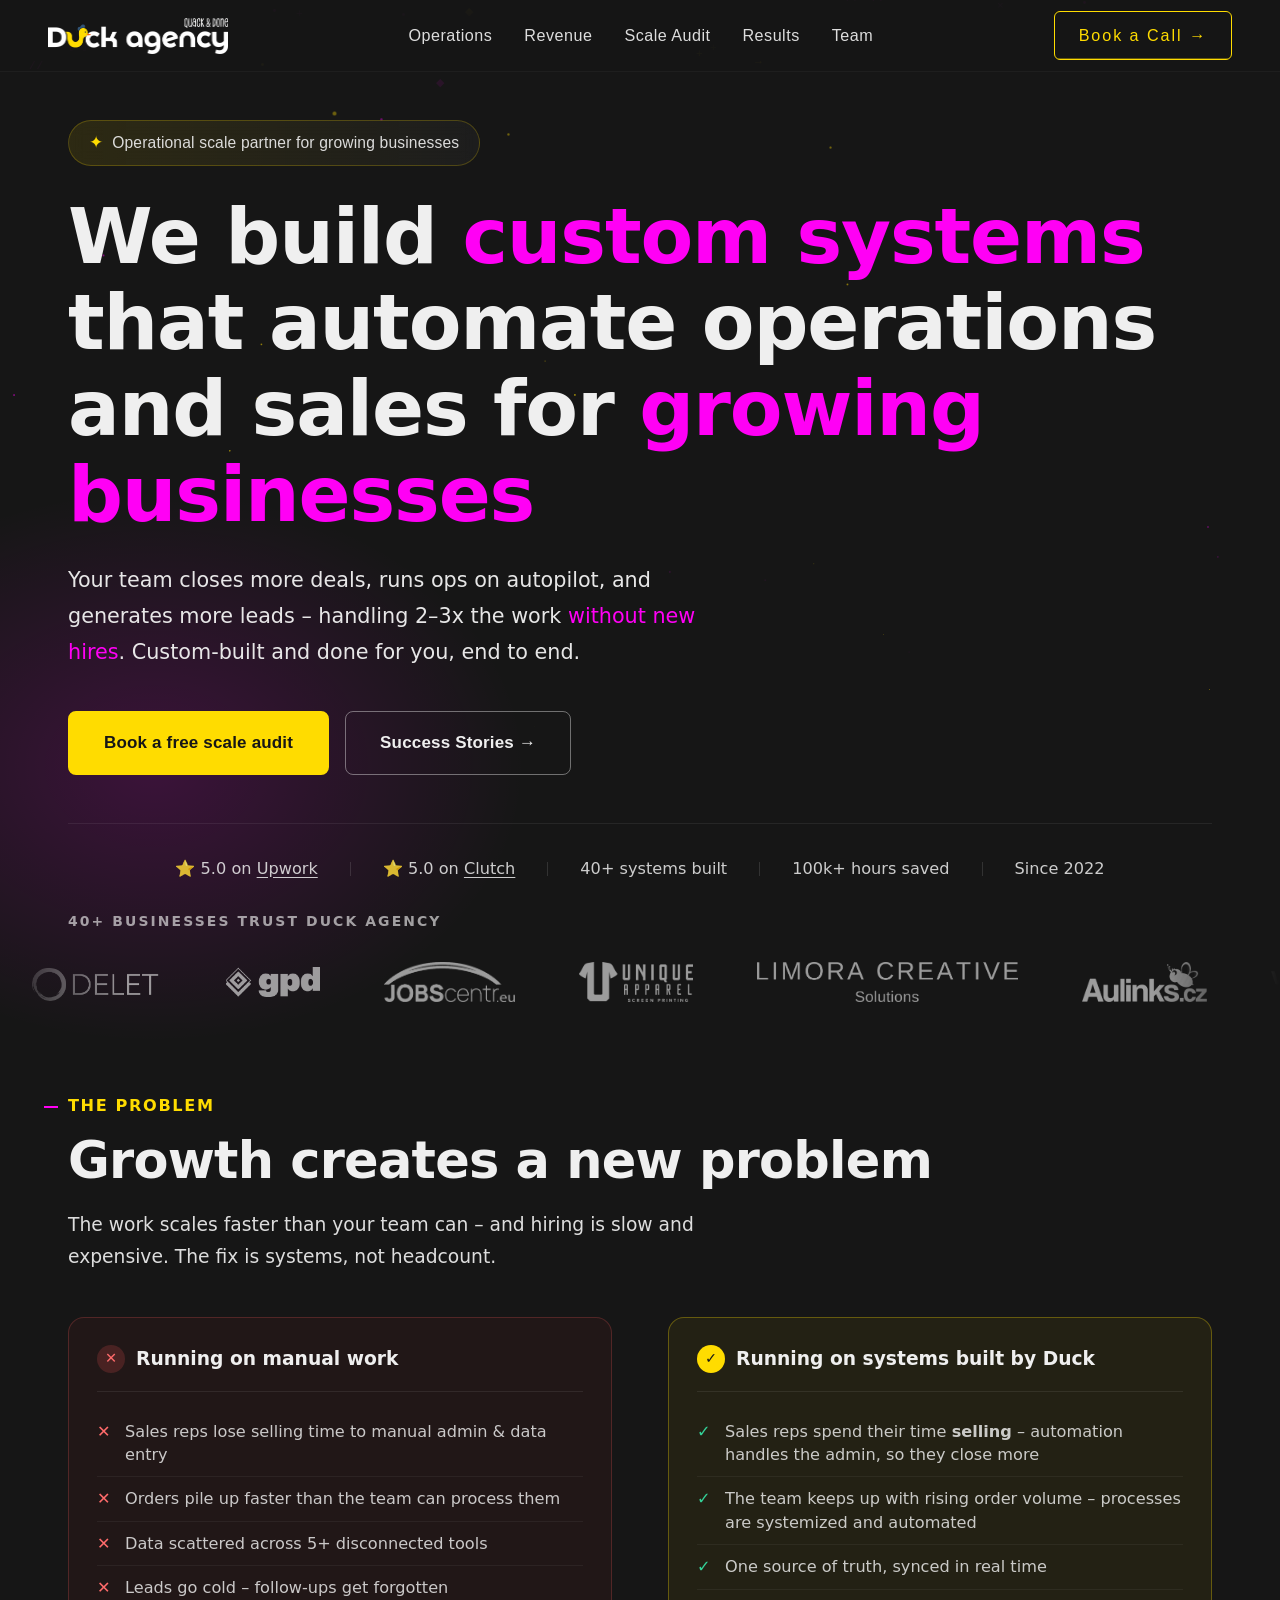
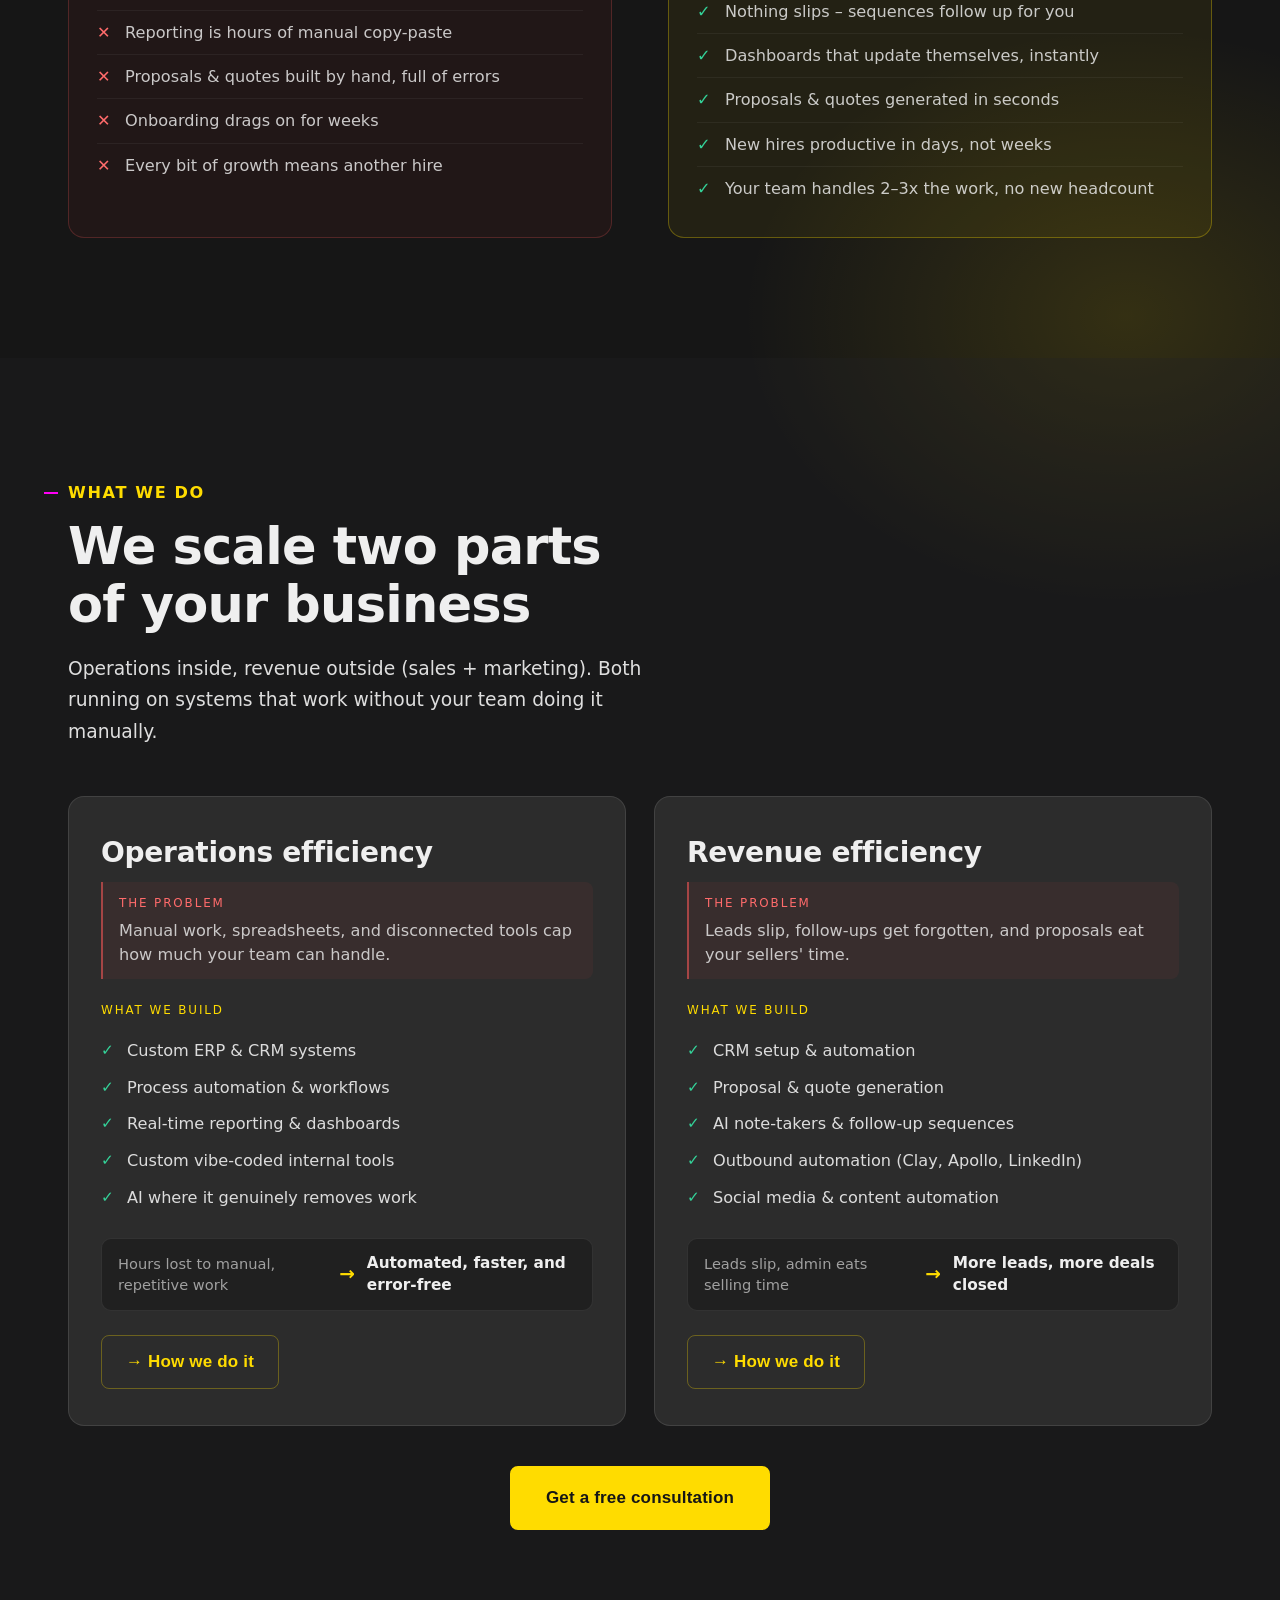
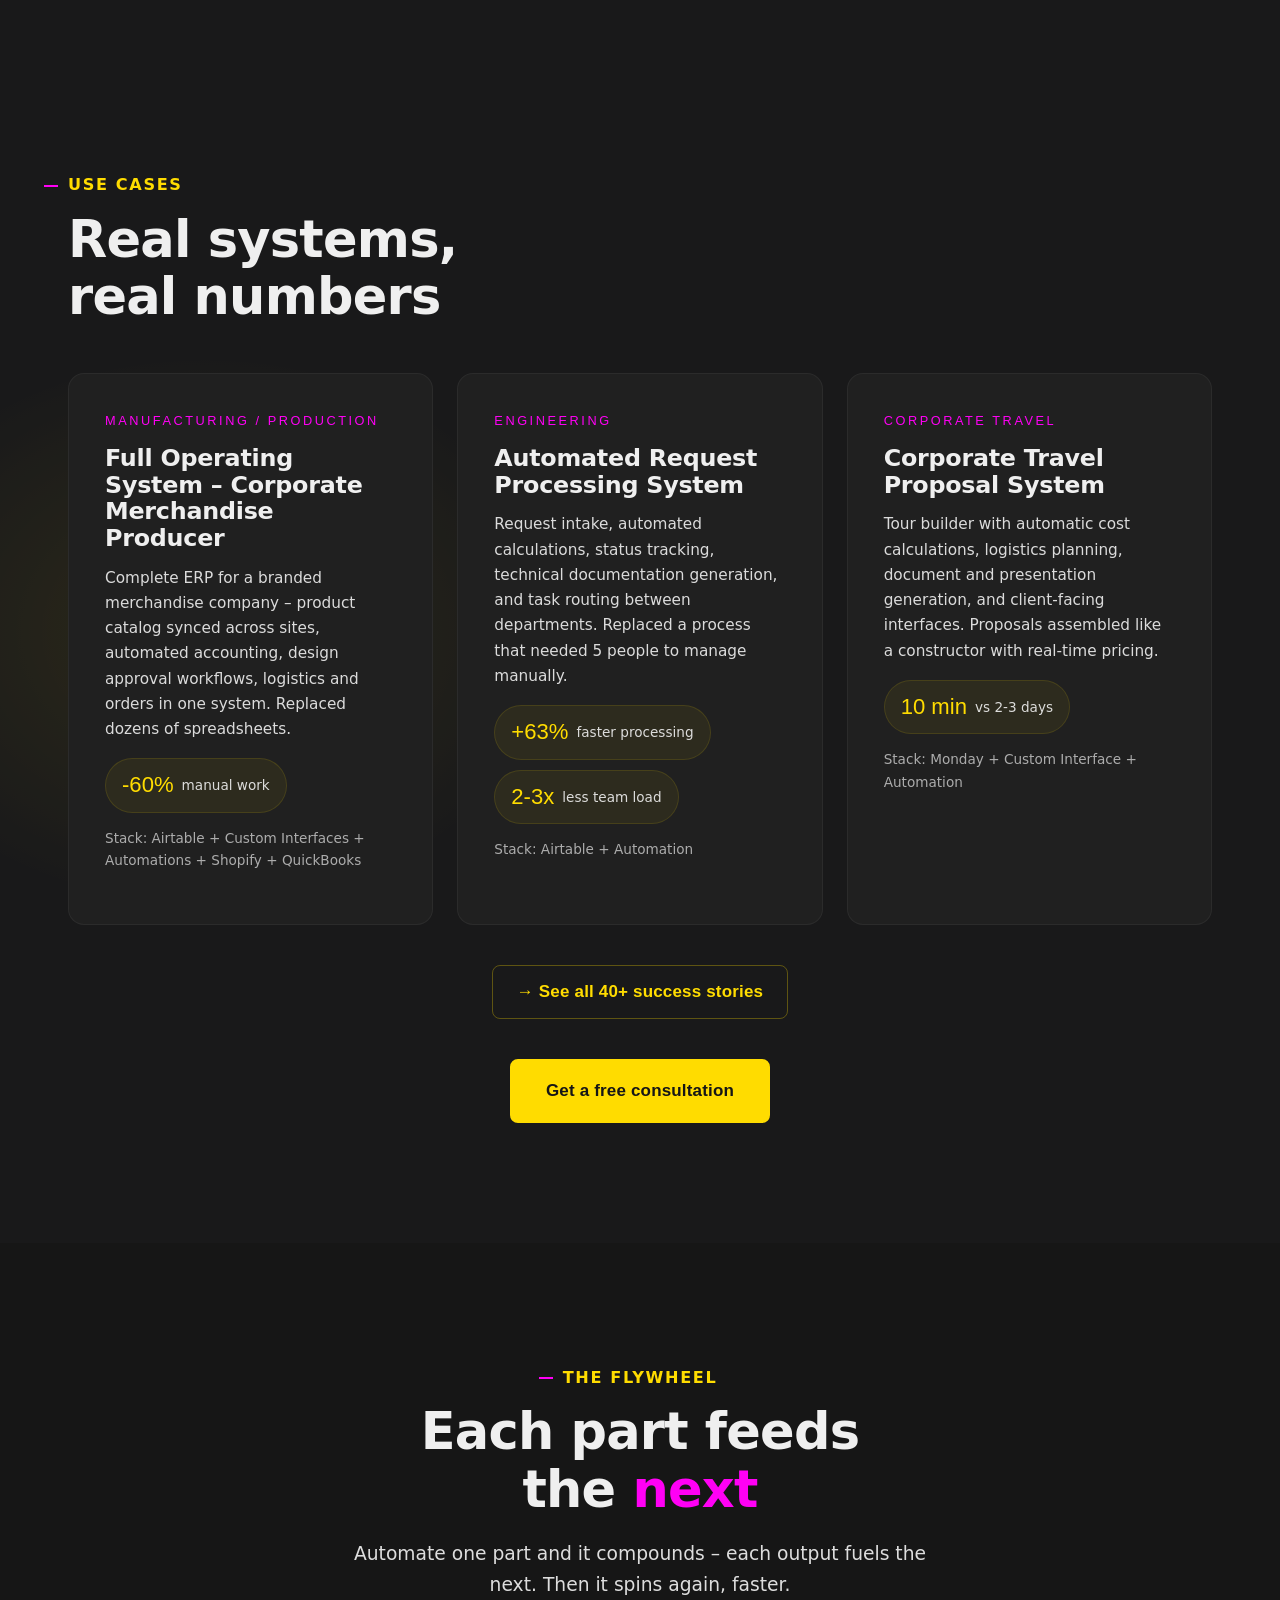
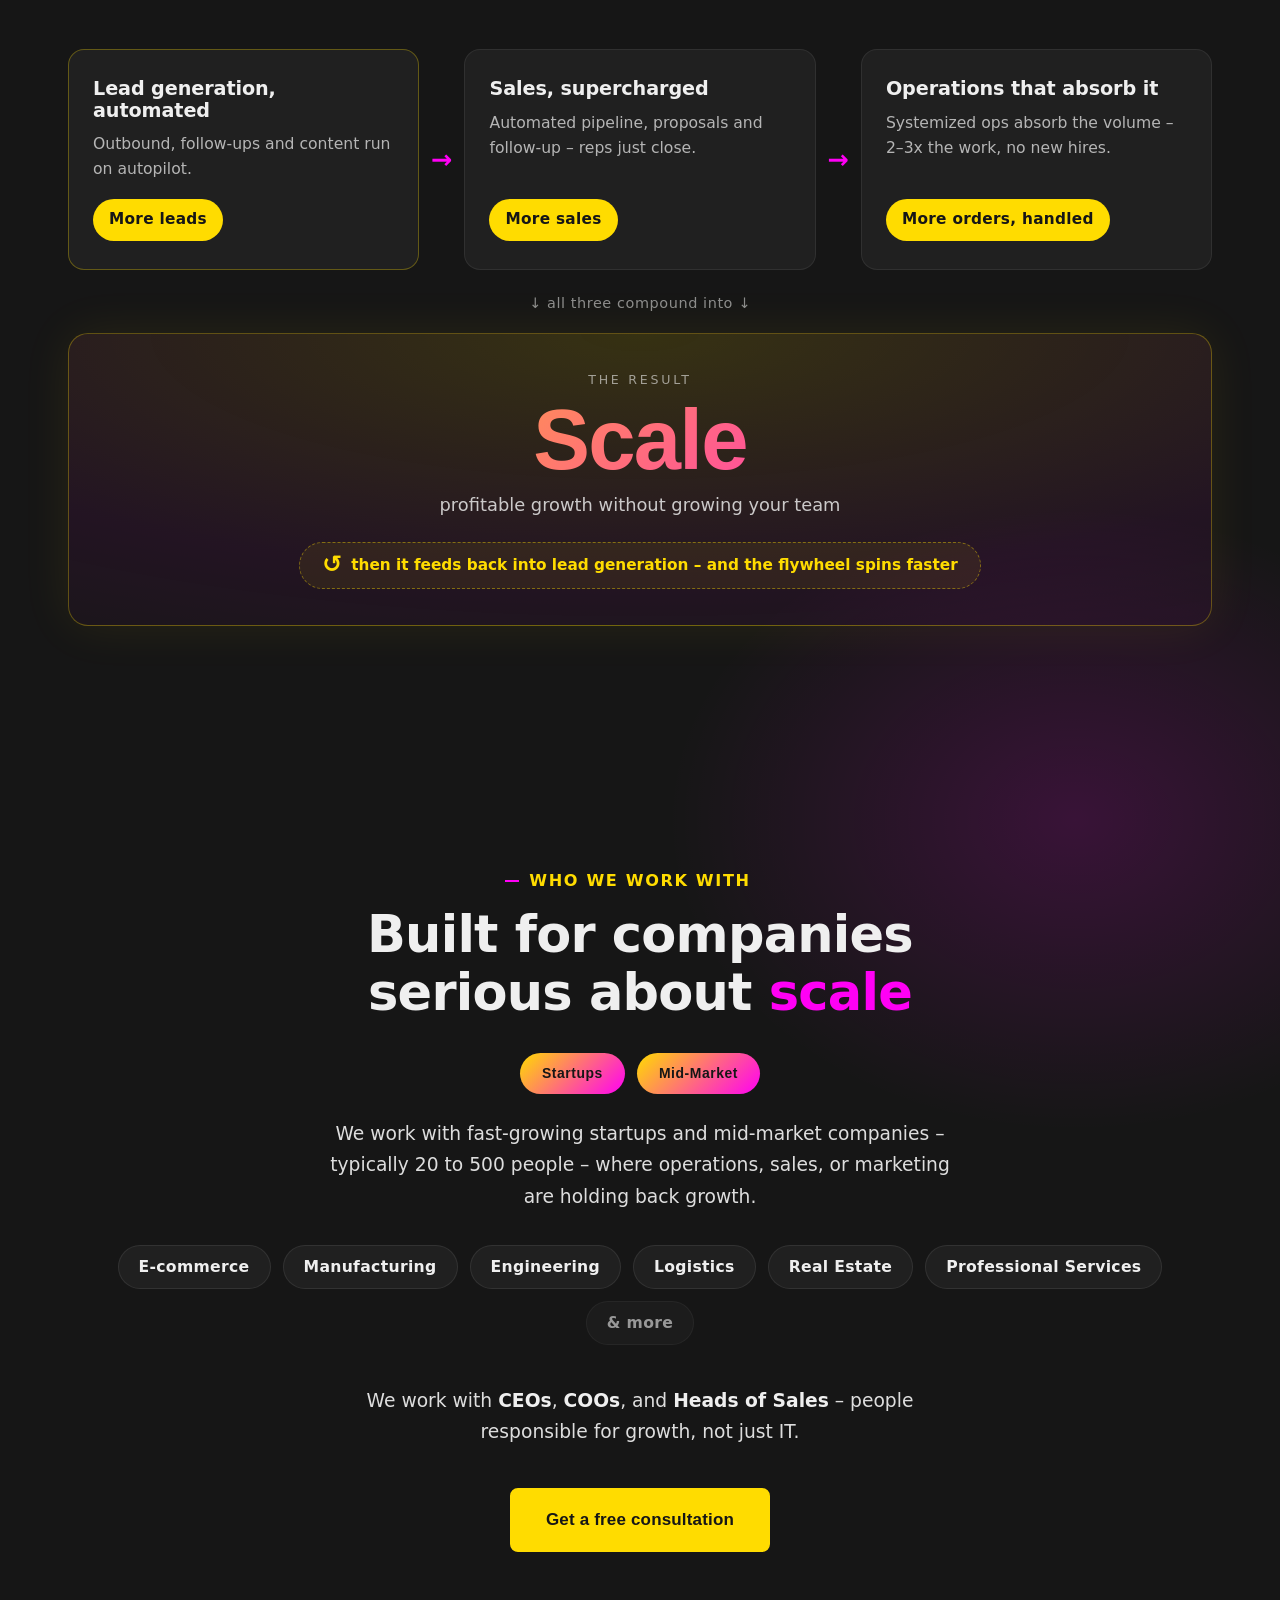
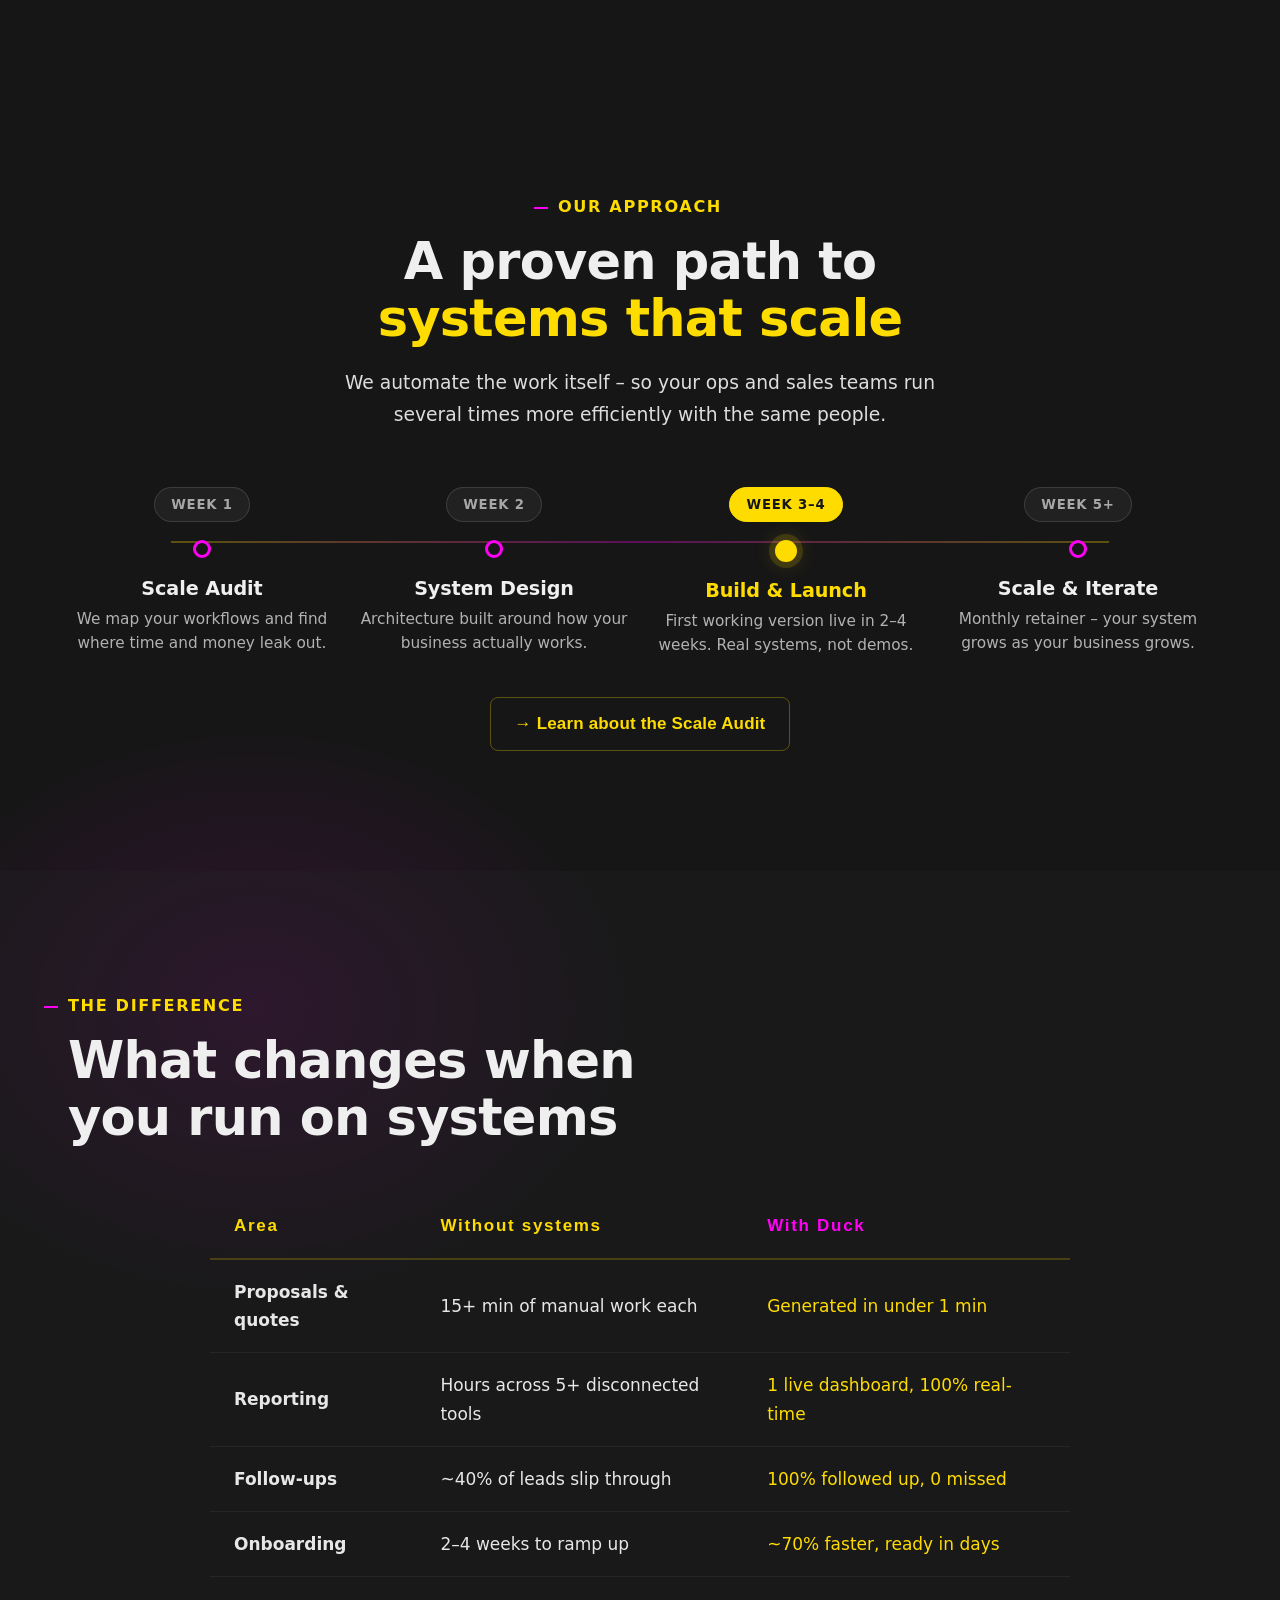
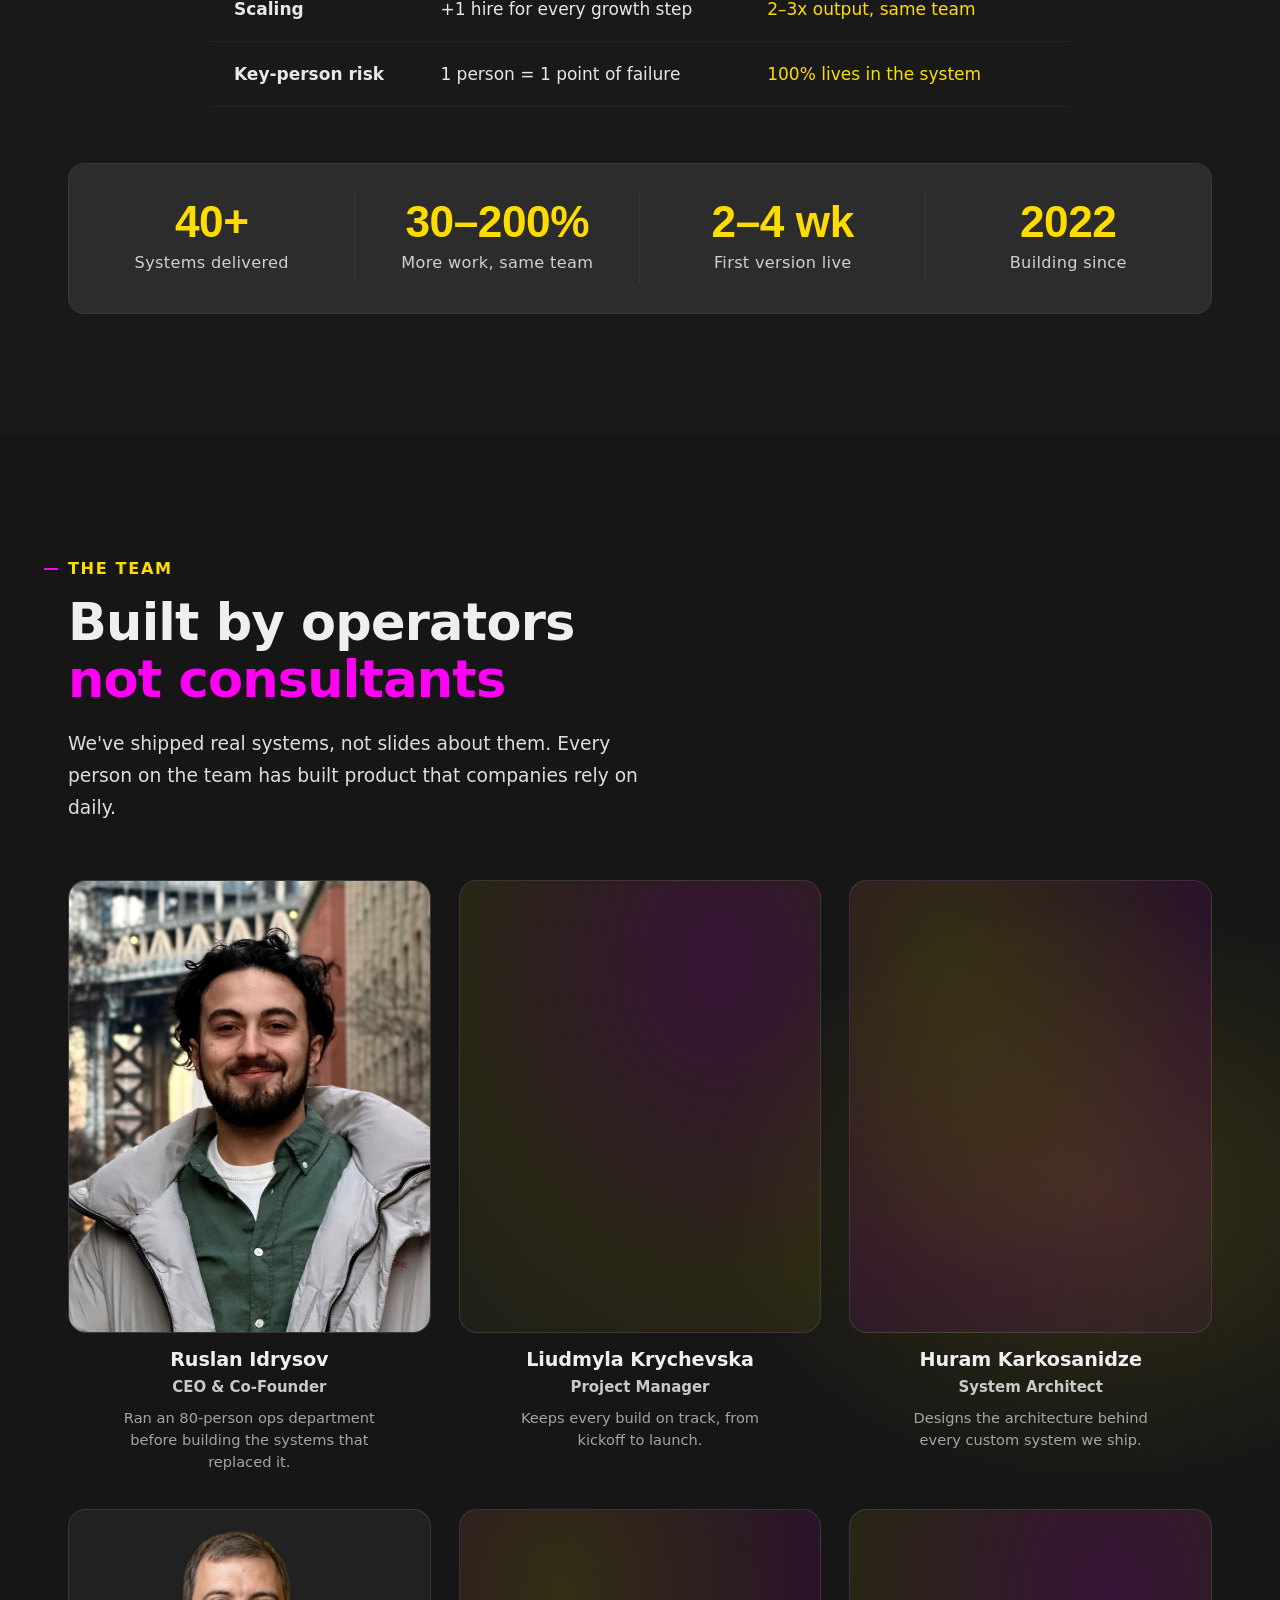
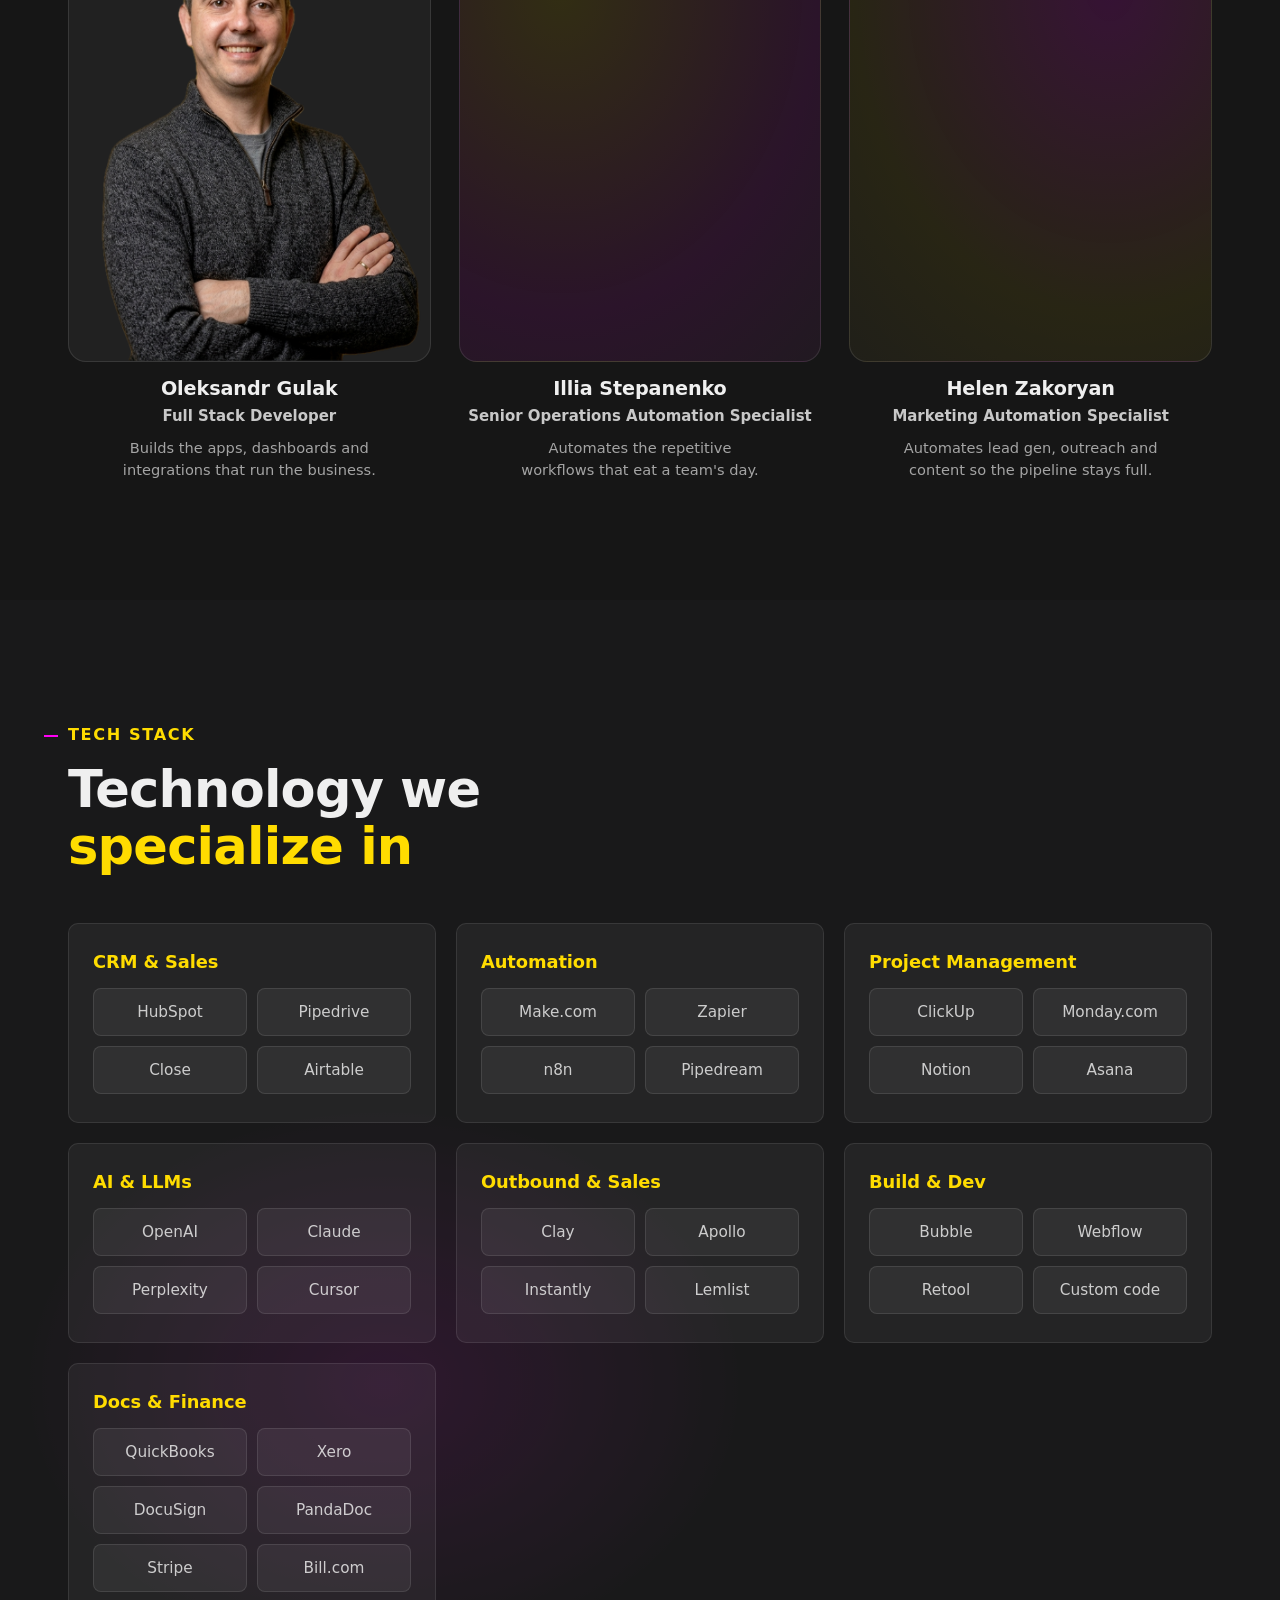
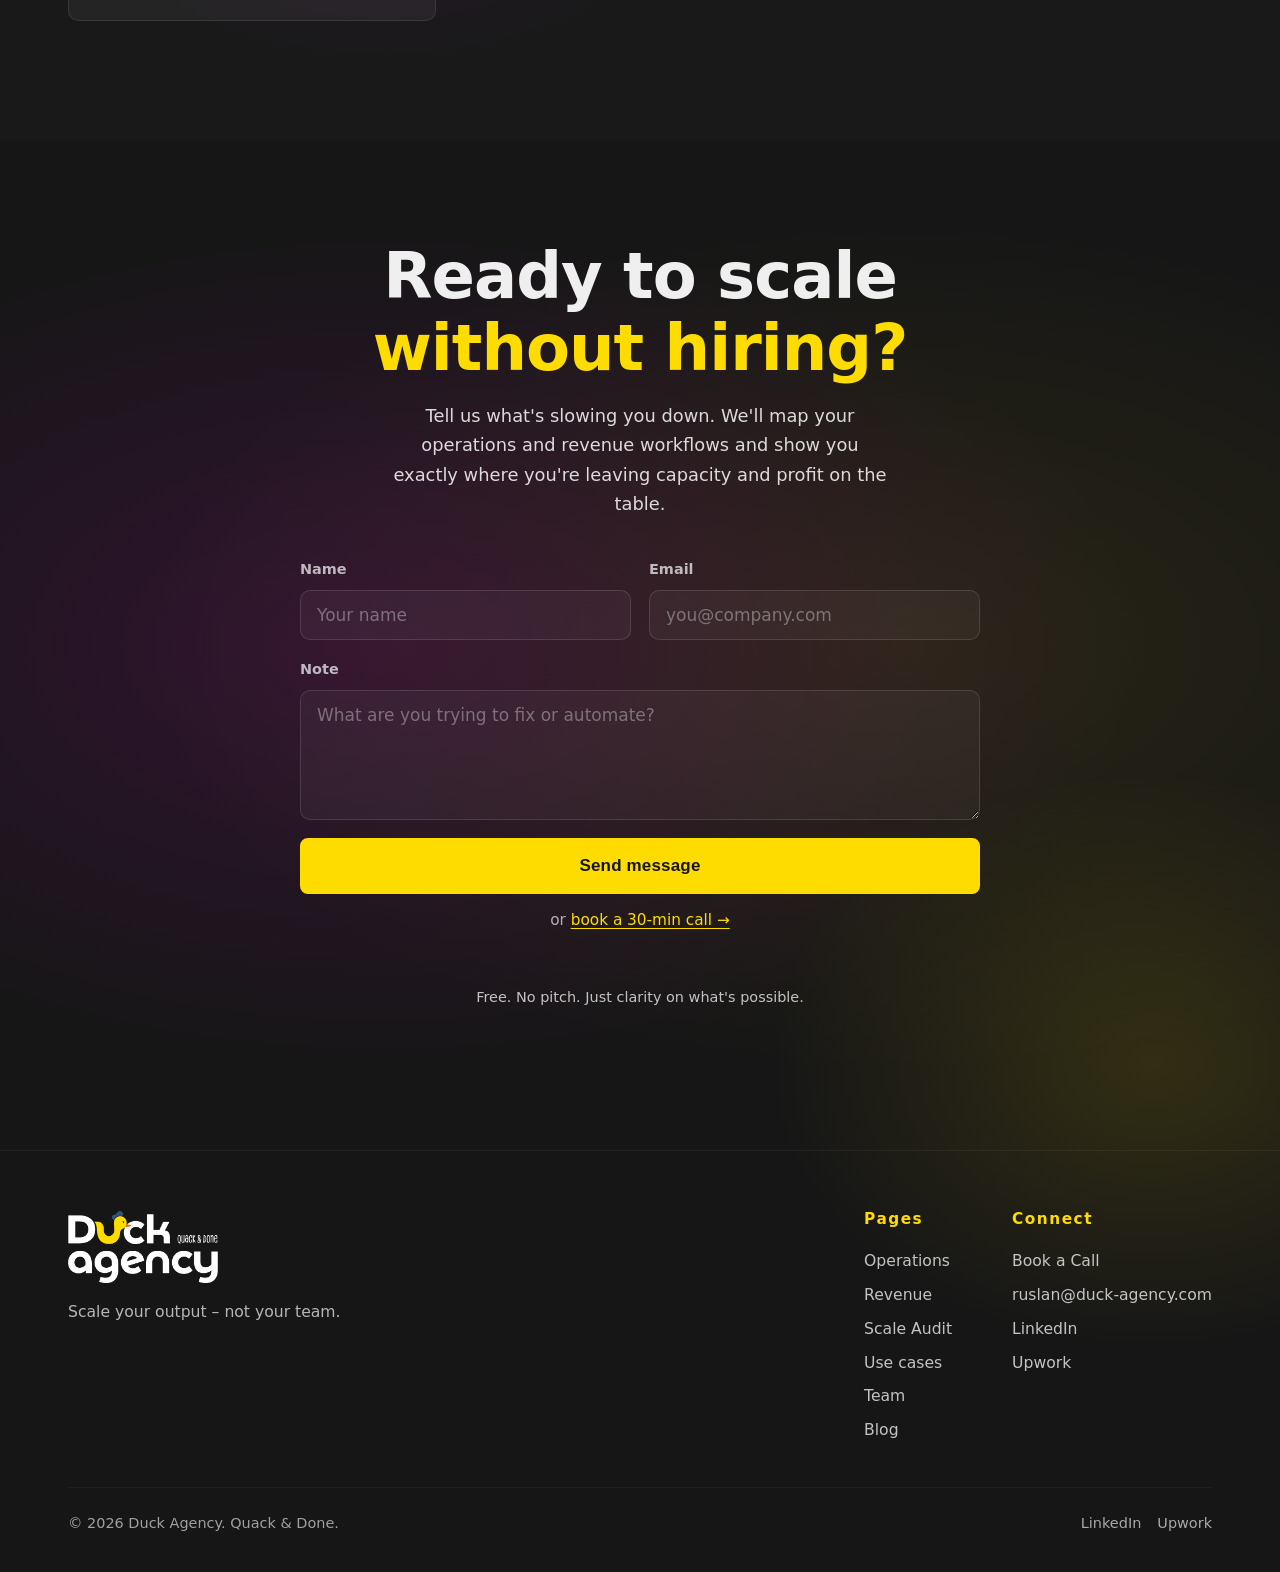
==== index.html @ 946d6f35 "Unhide Team section site-wide; rename card to Oleksandr Gulak with photo" ====
<!DOCTYPE html>
<html lang="en">
<head>
  <meta charset="UTF-8">
  <meta name="viewport" content="width=device-width, initial-scale=1.0">
  <title>Duck Agency – Scale Your Business Without Scaling Your Team</title>
  <meta name="description" content="We systemize and automate operations and revenue for growing businesses. Custom, done-for-you. 40+ systems built across 8 industries.">
  <meta name="keywords" content="business automation, operations automation, revenue automation, scale business, custom ERP, custom CRM, process automation">
  <meta name="robots" content="index, follow, max-image-preview:large, max-snippet:-1, max-video-preview:-1">
  <link rel="canonical" href="https://duck-agency.com/">
  <link rel="icon" type="image/png" href="assets/icon.png">
  <meta property="og:type" content="website">
  <meta property="og:url" content="https://duck-agency.com/">
  <meta property="og:site_name" content="Duck Agency">
  <meta property="og:title" content="Duck Agency – Scale Your Business Without Scaling Your Team">
  <meta property="og:description" content="We systemize and automate operations and revenue for growing businesses. Custom, done-for-you. 40+ systems built across 8 industries.">
  <meta name="twitter:card" content="summary_large_image">
  <meta name="twitter:title" content="Duck Agency – Scale Your Business Without Scaling Your Team">
  <meta name="twitter:description" content="We systemize and automate operations and revenue for growing businesses. Custom, done-for-you. 40+ systems built across 8 industries.">
  <meta property="og:image" content="https://duck-agency.com/assets/logo_white_long.png">
  <meta name="twitter:image" content="https://duck-agency.com/assets/logo_white_long.png">
  <link rel="stylesheet" href="style.css">
  <!-- seo-extra -->
  <meta name="theme-color" content="#161616">
  <meta name="author" content="Duck Agency">
  <meta property="og:locale" content="en_US">
  <meta property="og:image:alt" content="Duck Agency – operations & revenue automation">
  <meta name="twitter:image:alt" content="Duck Agency – operations & revenue automation">
  <link rel="preconnect" href="https://fonts.googleapis.com">
  <link rel="preconnect" href="https://api.fontshare.com" crossorigin>

  <script type="application/ld+json">
  {
    "@context": "https://schema.org",
    "@graph": [
      {
        "@type": "Organization",
        "@id": "https://duck-agency.com/#organization",
        "name": "Duck Agency",
        "url": "https://duck-agency.com",
        "email": "ruslan@duck-agency.com",
        "description": "Operational scale partner for growing businesses – systemizing and automating operations and revenue",
        "sameAs": [
          "https://www.linkedin.com/in/ruslan-idrysov-duck-agency/",
          "https://www.upwork.com/freelancers/~01691c71b40f955a52"
        ]
      },
      {
        "@type": "WebSite",
        "@id": "https://duck-agency.com/#website",
        "url": "https://duck-agency.com",
        "name": "Duck Agency",
        "publisher": { "@id": "https://duck-agency.com/#organization" }
      }
    ]
  }
  </script>
</head>
<body>

<!-- NAV -->
<nav class="nav">
  <div class="nav-inner">
    <a href="index.html" class="nav-logo"><img src="assets/logo_white_long.png" alt="Duck Agency"></a>
    <div class="nav-links">
      <a href="operations.html">Operations</a>
      <a href="revenue.html">Revenue</a>
      <a href="scale-audit.html">Scale Audit</a>
      <a href="use-cases.html">Results</a>
      <a href="index.html#team">Team</a>
    </div>
    <a href="https://calendly.com/ruslan-duck-agency/30min" target="_blank" rel="noopener" class="nav-cta"><span>Book a Call →</span></a>
    <button class="hamburger" aria-label="Menu"><span></span><span></span><span></span></button>
  </div>
</nav>
<div class="mobile-menu">
  <a href="operations.html">Operations</a>
  <a href="revenue.html">Revenue</a>
  <a href="scale-audit.html">Scale Audit</a>
  <a href="use-cases.html">Results</a>
  <a href="index.html#team">Team</a>
  <a href="https://calendly.com/ruslan-duck-agency/30min" target="_blank" rel="noopener" style="color:var(--yellow)">Book a Call →</a>
</div>

<!-- BLOCK 01: HERO + LOGOS -->
<section class="hero">
  <div class="hero-bg">
    <div class="hero-blob hero-blob-1"></div>
    <div class="hero-blob hero-blob-2"></div>
    <div class="hero-blob hero-blob-3"></div>
    <div class="particles"></div>
  </div>
  <div class="container">
    <div class="hero-badge hero-enter">
      <span class="spark">✦</span>
      Operational scale partner for growing businesses
    </div>
    <h1 class="hero-enter">We build <span class="pink">custom systems</span> that automate operations and sales for <span class="pink">growing businesses</span></h1>
    <p class="hero-sub hero-enter">Your team closes more deals, runs ops on autopilot, and generates more leads – handling 2–3x the work <span class="pink">without new hires</span>. <span style="white-space:nowrap">Custom-built</span> and done for you, end to end.</p>
    <div class="hero-actions hero-enter">
      <a href="https://calendly.com/ruslan-duck-agency/30min" target="_blank" rel="noopener" class="btn btn-primary">Book a free scale audit</a>
      <a href="#cases" class="btn btn-secondary">Success Stories →</a>
    </div>
    <!-- Trust bar -->
    <div class="hero-enter" style="margin-top:48px;padding-top:32px;border-top:1px solid rgba(255,255,255,0.07);animation-delay:0.7s">
      <div style="display:flex;justify-content:center;align-items:center;flex-wrap:wrap;gap:8px 32px;margin-bottom:28px">
        <span style="font-size:0.95rem;color:rgba(239,239,239,0.84)">⭐ 5.0 on <a href="https://www.upwork.com/freelancers/~01691c71b40f955a52" target="_blank" rel="noopener" style="color:rgba(239,239,239,0.84);text-decoration:underline;text-underline-offset:3px">Upwork</a></span>
        <span class="hero-sep"></span>
        <span style="font-size:0.95rem;color:rgba(239,239,239,0.84)">⭐ 5.0 on <a href="https://clutch.co" target="_blank" rel="noopener" style="color:rgba(239,239,239,0.84);text-decoration:underline;text-underline-offset:3px">Clutch</a></span>
        <span class="hero-sep"></span>
        <span style="font-size:0.95rem;color:rgba(239,239,239,0.84)">40+ systems built</span>
        <span class="hero-sep"></span>
        <span style="font-size:0.95rem;color:rgba(239,239,239,0.84)">100k+ hours saved</span>
        <span class="hero-sep"></span>
        <span style="font-size:0.95rem;color:rgba(239,239,239,0.84)">Since 2022</span>
      </div>
      <p style="font-size:0.82rem;font-weight:700;letter-spacing:0.15em;text-transform:uppercase;color:rgba(239,239,239,0.64);margin-bottom:20px">40+ businesses trust Duck Agency</p>
      <div class="logo-carousel">
        <div class="logo-track">
          <img class="logo-img" src="assets/logo-odelet.png" alt="Odelet">
          <img class="logo-img" src="assets/logo-gpd.png" alt="GPD">
          <img class="logo-img" src="assets/logo-jobscentr.png" alt="Jobscentr">
          <img class="logo-img" src="assets/logo-unique.png" alt="Unique Apparel">
          <img class="logo-img" src="assets/logo-limora.png" alt="Limora Creative">
          <img class="logo-img" src="assets/logo-aulinks.png" alt="Aulinks">
          <img class="logo-img" src="assets/logo-workintense.png" alt="Workintense">
          <img class="logo-img" src="assets/logo-larixon.png" alt="Larixon">
          <img class="logo-img" src="assets/logo-lieferando.png" alt="Lieferando">
          <img class="logo-img" src="assets/logo-openhouse.png" alt="Openhouse">
          <img class="logo-img" src="assets/logo-xiber.png" alt="Xiber">
          <img class="logo-img" src="assets/logo-bazaraki.png" alt="Bazaraki">
          <img class="logo-img" src="assets/logo-odelet.png" alt="" aria-hidden="true">
          <img class="logo-img" src="assets/logo-gpd.png" alt="" aria-hidden="true">
          <img class="logo-img" src="assets/logo-jobscentr.png" alt="" aria-hidden="true">
          <img class="logo-img" src="assets/logo-unique.png" alt="" aria-hidden="true">
          <img class="logo-img" src="assets/logo-limora.png" alt="" aria-hidden="true">
          <img class="logo-img" src="assets/logo-aulinks.png" alt="" aria-hidden="true">
          <img class="logo-img" src="assets/logo-workintense.png" alt="" aria-hidden="true">
          <img class="logo-img" src="assets/logo-larixon.png" alt="" aria-hidden="true">
          <img class="logo-img" src="assets/logo-lieferando.png" alt="" aria-hidden="true">
          <img class="logo-img" src="assets/logo-openhouse.png" alt="" aria-hidden="true">
          <img class="logo-img" src="assets/logo-xiber.png" alt="" aria-hidden="true">
          <img class="logo-img" src="assets/logo-bazaraki.png" alt="" aria-hidden="true">
        </div>
      </div>
    </div>
  </div>
</section>

<!-- BLOCK 02: PROBLEM -->
<section class="section-pad" id="problem" style="padding-top:24px">
  <div class="container">
    <div style="text-align:left;margin-bottom:8px">
      <span class="section-eyebrow fade-in">The problem</span>
      <h2 class="section-title fade-in">Growth creates a new problem</h2>
      <p class="section-sub fade-in" style="max-width:720px;margin:0 0 44px">The work scales faster than your team can – and hiring is slow and expensive. The fix is systems, not headcount.</p>
    </div>
    <div class="problem-grid" style="align-items:stretch">
      <div class="pn-block neg fade-in">
        <div class="pn-head"><span class="pn-ic neg">✕</span> Running on manual work</div>
        <ul class="pn-list">
          <li>Sales reps lose selling time to manual admin &amp; data entry</li>
          <li>Orders pile up faster than the team can process them</li>
          <li>Data scattered across 5+ disconnected tools</li>
          <li>Leads go cold – follow-ups get forgotten</li>
          <li>Reporting is hours of manual copy-paste</li>
          <li>Proposals &amp; quotes built by hand, full of errors</li>
          <li>Onboarding drags on for weeks</li>
          <li>Every bit of growth means another hire</li>
        </ul>
      </div>
      <div class="pn-block pos fade-in">
        <div class="pn-head"><span class="pn-ic pos">✓</span> Running on systems built by Duck</div>
        <ul class="pn-list">
          <li>Sales reps spend their time <strong>selling</strong> – automation handles the admin, so they close more</li>
          <li>The team keeps up with rising order volume – processes are systemized and automated</li>
          <li>One source of truth, synced in real time</li>
          <li>Nothing slips – sequences follow up for you</li>
          <li>Dashboards that update themselves, instantly</li>
          <li>Proposals &amp; quotes generated in seconds</li>
          <li>New hires productive in days, not weeks</li>
          <li>Your team handles 2–3x the work, no new headcount</li>
        </ul>
      </div>
    </div>
  </div>
</section>

<!-- BLOCK 03: TWO PILLARS -->
<section class="section-pad bg-grey" id="services">
  <div class="container">
    <div style="text-align:left;margin-bottom:48px">
      <span class="section-eyebrow fade-in">What we do</span>
      <h2 class="section-title fade-in">We scale two parts<br>of your business</h2>
      <p class="section-sub fade-in" style="margin:0">Operations inside, revenue outside (sales + marketing). Both running on systems that work without your team doing it manually.</p>
    </div>
    <div style="display:grid;grid-template-columns:repeat(2,1fr);gap:28px" class="tools-two-col">
      <div class="service-card fade-in stagger-1">
        <h3>Operations efficiency</h3>
        <div class="svc-pain">
          <span class="svc-pain-label">The problem</span>
          <p>Manual work, spreadsheets, and disconnected tools cap how much your team can handle.</p>
        </div>
        <span class="svc-build-label">What we build</span>
        <ul class="checks">
          <li>Custom ERP &amp; CRM systems</li>
          <li>Process automation &amp; workflows</li>
          <li>Real-time reporting &amp; dashboards</li>
          <li>Custom vibe-coded internal tools</li>
          <li>AI where it genuinely removes work</li>
        </ul>
        <div class="svc-result">
          <span class="sr-before">Hours lost to manual, repetitive work</span>
          <span class="sr-arrow">→</span>
          <span class="sr-after">Automated, faster, and error-free</span>
        </div>
        <a href="operations.html" class="btn btn-ghost">→ How we do it</a>
      </div>
      <div class="service-card fade-in stagger-2">
        <h3>Revenue efficiency</h3>
        <div class="svc-pain">
          <span class="svc-pain-label">The problem</span>
          <p>Leads slip, follow-ups get forgotten, and proposals eat your sellers' time.</p>
        </div>
        <span class="svc-build-label">What we build</span>
        <ul class="checks">
          <li>CRM setup &amp; automation</li>
          <li>Proposal &amp; quote generation</li>
          <li>AI note-takers &amp; follow-up sequences</li>
          <li>Outbound automation (Clay, Apollo, LinkedIn)</li>
          <li>Social media &amp; content automation</li>
        </ul>
        <div class="svc-result">
          <span class="sr-before">Leads slip, admin eats selling time</span>
          <span class="sr-arrow">→</span>
          <span class="sr-after">More leads, more deals closed</span>
        </div>
        <a href="revenue.html" class="btn btn-ghost">→ How we do it</a>
      </div>
    </div>
  </div>
  <div class="block-cta"><a href="#contact" class="btn btn-primary">Get a free consultation</a></div>
</section>

<!-- BLOCK 04: SUCCESS STORIES -->
<section class="section-pad bg-grey" id="cases">
  <div class="container">
    <div style="text-align:left;margin-bottom:48px">
      <span class="section-eyebrow fade-in">Use Cases</span>
      <h2 class="section-title fade-in">Real systems,<br>real numbers</h2>
    </div>

    <!-- TEMP result cards (always visible; remove when real cases go live) -->
    <div class="tools-two-col" style="display:grid;grid-template-columns:repeat(3,1fr);gap:24px">
      <div class="case-card fade-in">
        <div class="case-industry">Manufacturing / Production</div>
        <h3>Full Operating System – Corporate Merchandise Producer</h3>
        <p>Complete ERP for a branded merchandise company – product catalog synced across sites, automated accounting, design approval workflows, logistics and orders in one system. Replaced dozens of spreadsheets.</p>
        <div style="display:flex;gap:10px;flex-wrap:wrap;margin-top:16px">
          <div class="case-result"><span class="num">-60%</span><span class="label">manual work</span></div>
        </div>
        <p style="margin-top:14px;font-size:0.8rem;color:rgba(239,239,239,0.68)">Stack: Airtable + Custom Interfaces + Automations + Shopify + QuickBooks</p>
      </div>
      <div class="case-card fade-in">
        <div class="case-industry">Engineering</div>
        <h3>Automated Request Processing System</h3>
        <p>Request intake, automated calculations, status tracking, technical documentation generation, and task routing between departments. Replaced a process that needed 5 people to manage manually.</p>
        <div style="display:flex;gap:10px;flex-wrap:wrap;margin-top:16px">
          <div class="case-result"><span class="num">+63%</span><span class="label">faster processing</span></div>
          <div class="case-result"><span class="num">2-3x</span><span class="label">less team load</span></div>
        </div>
        <p style="margin-top:14px;font-size:0.8rem;color:rgba(239,239,239,0.68)">Stack: Airtable + Automation</p>
      </div>
      <div class="case-card fade-in">
        <div class="case-industry">Corporate Travel</div>
        <h3>Corporate Travel Proposal System</h3>
        <p>Tour builder with automatic cost calculations, logistics planning, document and presentation generation, and client-facing interfaces. Proposals assembled like a constructor with real-time pricing.</p>
        <div style="display:flex;gap:10px;flex-wrap:wrap;margin-top:16px">
          <div class="case-result"><span class="num">10 min</span><span class="label">vs 2-3 days</span></div>
        </div>
        <p style="margin-top:14px;font-size:0.8rem;color:rgba(239,239,239,0.68)">Stack: Monday + Custom Interface + Automation</p>
      </div>
    </div>

    <!-- Real case cards: hidden unless ?tst=yes -->
    <div class="tst-only">
    <div class="case-full fade-in">
      <div class="case-main">
        <div class="case-tag">Operations · E-commerce</div>
        <h3>Ann Taylor – Fashion E-commerce</h3>
        <p class="case-loc">New York, USA</p>
        <p class="case-desc">Automated the product photography pipeline end to end – briefing, scheduling, retouching, and delivery – built with custom vibe-coded tooling. The team stopped managing the process by hand and started shipping twice the output.</p>
        <div class="case-shot"><span>System screenshot · 16:9</span></div>
        <div class="case-metrics">
          <div class="metric"><div class="m-num">+38%</div><div class="m-label">Team efficiency</div></div>
          <div class="metric"><div class="m-num">2x</div><div class="m-label">Production output</div></div>
          <div class="metric"><div class="m-num">0</div><div class="m-label">New hires</div></div>
        </div>
      </div>
      <div class="case-side">
        <div class="case-video"><span>▶ Video testimonial</span></div>
        <p class="case-quote">"[Client quote – coming soon.]"</p>
        <div class="case-person">
          <div class="case-photo"></div>
          <div>
            <div class="cp-name">Name Surname</div>
            <div class="cp-role">Head of Operations · Ann Taylor</div>
          </div>
          <a href="#" class="cp-linkedin" target="_blank" rel="noopener" aria-label="LinkedIn">in</a>
        </div>
      </div>
    </div>

    <div class="case-full fade-in">
      <div class="case-main">
        <div class="case-tag">Revenue · Engineering</div>
        <h3>PPG – Engineering Company</h3>
        <p class="case-loc">USA</p>
        <p class="case-desc">Automated proposal generation end to end. The sales team stopped copy-pasting – every quote is now built from structured data in seconds, with near-zero errors and far more deals out the door.</p>
        <div class="case-shot"><span>System screenshot · 16:9</span></div>
        <div class="case-metrics">
          <div class="metric"><div class="m-num">6 min</div><div class="m-label">Per proposal (was 18)</div></div>
          <div class="metric"><div class="m-num">2x</div><div class="m-label">Deal volume</div></div>
          <div class="metric"><div class="m-num">~0</div><div class="m-label">Errors</div></div>
        </div>
      </div>
      <div class="case-side">
        <div class="case-video"><span>▶ Video testimonial</span></div>
        <p class="case-quote">"[Client quote – coming soon.]"</p>
        <div class="case-person">
          <div class="case-photo"></div>
          <div>
            <div class="cp-name">Name Surname</div>
            <div class="cp-role">Head of Sales · PPG</div>
          </div>
          <a href="#" class="cp-linkedin" target="_blank" rel="noopener" aria-label="LinkedIn">in</a>
        </div>
      </div>
    </div>

    <div class="case-full fade-in">
      <div class="case-main">
        <div class="case-tag">Operations · Real Estate</div>
        <h3>Openhouse – Real Estate</h3>
        <p class="case-loc">USA</p>
        <p class="case-desc">Replaced scattered spreadsheets and manual handoffs with one central ops system – connecting listings, deals, and client communication. One source of truth, real-time reporting, and nothing falling through the cracks.</p>
        <div class="case-shot"><span>System screenshot · 16:9</span></div>
        <div class="case-metrics">
          <div class="metric"><div class="m-num">5→1</div><div class="m-label">Tools unified</div></div>
          <div class="metric"><div class="m-num">Real-time</div><div class="m-label">Reporting</div></div>
          <div class="metric"><div class="m-num">100%</div><div class="m-label">Deals tracked</div></div>
        </div>
      </div>
      <div class="case-side">
        <div class="case-video"><span>▶ Video testimonial</span></div>
        <p class="case-quote">"[Client quote – coming soon.]"</p>
        <div class="case-person">
          <div class="case-photo"></div>
          <div>
            <div class="cp-name">Name Surname</div>
            <div class="cp-role">Founder · Openhouse</div>
          </div>
          <a href="#" class="cp-linkedin" target="_blank" rel="noopener" aria-label="LinkedIn">in</a>
        </div>
      </div>
    </div>
    </div><!-- /tst-only -->

    <div style="text-align:center;margin-top:40px">
      <a href="use-cases.html" class="btn btn-ghost fade-in">→ See all 40+ success stories</a>
    </div>
  </div>
  <div class="block-cta"><a href="#contact" class="btn btn-primary">Get a free consultation</a></div>
</section>

<!-- BLOCK 03b: GROWTH FLYWHEEL -->
<section class="section-pad" id="flywheel">
  <div class="container">
    <div style="text-align:center;margin-bottom:48px">
      <span class="section-eyebrow fade-in">The flywheel</span>
      <h2 class="section-title fade-in">Each part feeds<br>the <span class="pink">next</span></h2>
      <p class="section-sub fade-in" style="margin:0 auto">Automate one part and it compounds – each output fuels the next. Then it spins again, faster.</p>
    </div>
    <div class="flywheel">
      <div class="fw-stage fade-in stagger-1">
        <h4>Lead generation, automated</h4>
        <p>Outbound, follow-ups and content run on autopilot.</p>
        <div class="fw-out">More leads</div>
      </div>
      <div class="fw-arrow fade-in stagger-1">→</div>
      <div class="fw-stage fade-in stagger-2">
        <h4>Sales, supercharged</h4>
        <p>Automated pipeline, proposals and follow-up – reps just close.</p>
        <div class="fw-out">More sales</div>
      </div>
      <div class="fw-arrow fade-in stagger-2">→</div>
      <div class="fw-stage fade-in stagger-3">
        <h4>Operations that absorb it</h4>
        <p>Systemized ops absorb the volume – <span style="white-space:nowrap">2–3x</span> the work, no new hires.</p>
        <div class="fw-out">More orders, handled</div>
      </div>
    </div>
    <div class="fw-converge fade-in">↓ all three compound into ↓</div>
    <div class="fw-result fade-in">
      <span class="fw-result-label">The result</span>
      <span class="fw-result-big">Scale</span>
      <span class="fw-result-sub">profitable growth without growing your team</span>
      <span class="fw-result-loop"><span class="fw-loop-ic">↺</span> then it feeds back into lead generation – and the flywheel spins faster</span>
    </div>
  </div>
</section>

<!-- BLOCK 05: WHO WE WORK WITH -->
<section class="section-pad">
  <div class="container">
    <div style="text-align:center;margin-bottom:32px">
      <span class="section-eyebrow fade-in">Who we work with</span>
      <h2 class="section-title fade-in">Built for companies<br>serious about <span class="pink">scale</span></h2>
    </div>
    <div class="size-chips fade-in">
      <span class="size-chip">Startups</span>
      <span class="size-chip">Mid-Market</span>
    </div>
    <p class="section-sub fade-in" style="text-align:center;max-width:620px;margin:0 auto 32px">We work with fast-growing startups and mid-market companies – typically 20 to 500 people – where operations, sales, or marketing are holding back growth.</p>
    <div style="display:flex;flex-wrap:wrap;justify-content:center;gap:12px;margin-bottom:40px" class="fade-in">
      <span class="industry-chip">E-commerce</span>
      <span class="industry-chip">Manufacturing</span>
      <span class="industry-chip">Engineering</span>
      <span class="industry-chip">Logistics</span>
      <span class="industry-chip">Real Estate</span>
      <span class="industry-chip">Professional Services</span>
      <span class="industry-chip" style="opacity:0.6">&amp; more</span>
    </div>
    <p class="section-sub fade-in" style="text-align:center;max-width:600px;margin:0 auto">We work with <strong style="color:var(--white)">CEOs</strong>, <strong style="color:var(--white)">COOs</strong>, and <strong style="color:var(--white)">Heads of Sales</strong> – people responsible for growth, not just IT.</p>
  </div>
  <div class="block-cta"><a href="#contact" class="btn btn-primary">Get a free consultation</a></div>
</section>

<!-- BLOCK 06: OUR APPROACH -->
<section class="section-pad" id="process">
  <div class="container">
    <div style="text-align:center;margin-bottom:56px">
      <span class="section-eyebrow fade-in">Our approach</span>
      <h2 class="section-title fade-in">A proven path to<br><span class="yellow">systems that scale</span></h2>
      <p class="section-sub fade-in" style="margin:0 auto;max-width:600px">We automate the work itself – so your ops and sales teams run several times more efficiently with the same people.</p>
    </div>
    <div class="roadmap">
      <div class="rm-step fade-in stagger-1">
        <div class="rm-week">Week 1</div>
        <div class="rm-dot"></div>
        <h4>Scale Audit</h4>
        <p>We map your workflows and find where time and money leak out.</p>
      </div>
      <div class="rm-step fade-in stagger-2">
        <div class="rm-week">Week 2</div>
        <div class="rm-dot"></div>
        <h4>System Design</h4>
        <p>Architecture built around how your business actually works.</p>
      </div>
      <div class="rm-step highlight fade-in stagger-3">
        <div class="rm-week">Week 3–4</div>
        <div class="rm-dot"></div>
        <h4>Build &amp; Launch</h4>
        <p>First working version live in 2–4 weeks. Real systems, not demos.</p>
      </div>
      <div class="rm-step fade-in stagger-4">
        <div class="rm-week">Week 5+</div>
        <div class="rm-dot"></div>
        <h4>Scale &amp; Iterate</h4>
        <p>Monthly retainer – your system grows as your business grows.</p>
      </div>
    </div>
    <div style="text-align:center;margin-top:40px">
      <a href="scale-audit.html" class="btn btn-ghost fade-in">→ Learn about the Scale Audit</a>
    </div>
  </div>
</section>

<!-- BLOCK 07: BEFORE / AFTER TABLE + STATS -->
<section class="section-pad bg-grey">
  <div class="container">
    <div style="text-align:left;margin-bottom:48px">
      <span class="section-eyebrow fade-in">The difference</span>
      <h2 class="section-title fade-in">What changes when<br>you run on systems</h2>
    </div>
    <div style="max-width:860px;margin:0 auto">
      <table class="comparison-table fade-in">
        <thead>
          <tr>
            <th style="width:24%">Area</th>
            <th style="width:38%">Without systems</th>
            <th style="width:38%">With Duck</th>
          </tr>
        </thead>
        <tbody>
          <tr>
            <td style="font-weight:700;color:rgba(239,239,239,0.96)">Proposals &amp; quotes</td>
            <td>15+ min of manual work each</td>
            <td style="color:var(--yellow)">Generated in under 1 min</td>
          </tr>
          <tr>
            <td style="font-weight:700;color:rgba(239,239,239,0.96)">Reporting</td>
            <td>Hours across 5+ disconnected tools</td>
            <td style="color:var(--yellow)">1 live dashboard, 100% real-time</td>
          </tr>
          <tr>
            <td style="font-weight:700;color:rgba(239,239,239,0.96)">Follow-ups</td>
            <td>~40% of leads slip through</td>
            <td style="color:var(--yellow)">100% followed up, 0 missed</td>
          </tr>
          <tr>
            <td style="font-weight:700;color:rgba(239,239,239,0.96)">Onboarding</td>
            <td>2–4 weeks to ramp up</td>
            <td style="color:var(--yellow)">~70% faster, ready in days</td>
          </tr>
          <tr>
            <td style="font-weight:700;color:rgba(239,239,239,0.96)">Scaling</td>
            <td>+1 hire for every growth step</td>
            <td style="color:var(--yellow)">2–3x output, same team</td>
          </tr>
          <tr>
            <td style="font-weight:700;color:rgba(239,239,239,0.96)">Key-person risk</td>
            <td>1 person = 1 point of failure</td>
            <td style="color:var(--yellow)">100% lives in the system</td>
          </tr>
        </tbody>
      </table>
    </div>
    <!-- Stats row -->
    <div class="stats-inner scale-in" style="margin-top:56px">
      <div class="stat">
        <div class="stat-num" data-count="40" data-suffix="+">0</div>
        <div class="stat-label">Systems delivered</div>
      </div>
      <div class="stat">
        <div class="stat-num">30–200%</div>
        <div class="stat-label">More work, same team</div>
      </div>
      <div class="stat">
        <div class="stat-num">2–4 wk</div>
        <div class="stat-label">First version live</div>
      </div>
      <div class="stat">
        <div class="stat-num">2022</div>
        <div class="stat-label">Building since</div>
      </div>
    </div>
  </div>
</section>

<!-- BLOCK 10: TEAM -->
<section class="section-pad" id="team">
  <div class="container">
    <div style="text-align:left;margin-bottom:56px">
      <span class="section-eyebrow fade-in">The team</span>
      <h2 class="section-title fade-in">Built by operators<br><span class="pink">not consultants</span></h2>
      <p class="section-sub fade-in" style="margin:0">We've shipped real systems, not slides about them. Every person on the team has built product that companies rely on daily.</p>
    </div>
    <div class="team-static">
      <!-- Photos: swap .team-photo.ph for <div class="team-photo"><img ...></div>. Facts/bios below are placeholders – edit freely. -->
      <div class="team-card">
        <div class="team-photo"><img src="assets/ruslan.jpg" alt="Ruslan Idrysov">
          <div class="team-overlay"><p>Ran an 80-person operations department before founding Duck. Now leads system strategy and architecture across every client engagement – turning operational chaos into systems that run themselves.</p></div>
        </div>
        <h4>Ruslan Idrysov</h4>
        <p class="role">CEO &amp; Co-Founder</p>
        <p class="team-fact">Ran an 80-person ops department before building the systems that replaced it.</p>
      </div>
      <div class="team-card">
        <div class="team-photo ph">
          <div class="team-overlay"><p>Coordinates scope, timelines and delivery across every client project – the single point of clarity from kickoff to launch and the ongoing retainer.</p></div>
        </div>
        <h4>Liudmyla Krychevska</h4>
        <p class="role">Project Manager</p>
        <p class="team-fact">Keeps every build on track, from kickoff to launch.</p>
      </div>
      <div class="team-card">
        <div class="team-photo ph">
          <div class="team-overlay"><p>Turns messy real-world workflows into clean, scalable system designs – choosing the right tools and data models so automations keep holding up as the business grows.</p></div>
        </div>
        <h4>Huram Karkosanidze</h4>
        <p class="role">System Architect</p>
        <p class="team-fact">Designs the architecture behind every custom system we ship.</p>
      </div>
      <div class="team-card">
        <div class="team-photo"><img src="assets/oleksandr-gulak.png" alt="Oleksandr Gulak">
          <div class="team-overlay"><p>Ships custom internal tools, dashboards and integrations end to end – from database to interface – so clients get real software they use daily, not prototypes.</p></div>
        </div>
        <h4>Oleksandr Gulak</h4>
        <p class="role">Full Stack Developer</p>
        <p class="team-fact">Builds the apps, dashboards and integrations that run the business.</p>
      </div>
      <div class="team-card">
        <div class="team-photo ph">
          <div class="team-overlay"><p>Maps and automates operational processes across Make, n8n and custom code – removing manual steps and connecting the tools a business already runs on.</p></div>
        </div>
        <h4>Illia Stepanenko</h4>
        <p class="role">Senior Operations Automation Specialist</p>
        <p class="team-fact">Automates the repetitive workflows that eat a team's day.</p>
      </div>
      <div class="team-card">
        <div class="team-photo ph">
          <div class="team-overlay"><p>Builds the outbound, nurture and content engines that keep the pipeline full – so marketing runs consistently and leads never dry up, without manual effort.</p></div>
        </div>
        <h4>Helen Zakoryan</h4>
        <p class="role">Marketing Automation Specialist</p>
        <p class="team-fact">Automates lead gen, outreach and content so the pipeline stays full.</p>
      </div>
    </div>
  </div>
</section>

<!-- BLOCK 08: TECH STACK -->
<section class="section-pad bg-grey">
  <div class="container">
    <div style="text-align:left;margin-bottom:48px">
      <span class="section-eyebrow fade-in">Tech stack</span>
      <h2 class="section-title fade-in">Technology we<br><span class="yellow">specialize in</span></h2>
    </div>
    <!-- Each .logo-slot is a placeholder; swap the text for <img src="assets/tool-name.svg" alt="Tool"> when logos are ready -->
    <div class="challenges-grid">
      <div class="challenge-card fade-in stagger-1">
        <h4 style="margin-bottom:16px;color:var(--yellow)">CRM &amp; Sales</h4>
        <div class="logo-slot-grid">
          <span class="logo-slot">HubSpot</span>
          <span class="logo-slot">Pipedrive</span>
          <span class="logo-slot">Close</span>
          <span class="logo-slot">Airtable</span>
        </div>
      </div>
      <div class="challenge-card fade-in stagger-2">
        <h4 style="margin-bottom:16px;color:var(--yellow)">Automation</h4>
        <div class="logo-slot-grid">
          <span class="logo-slot">Make.com</span>
          <span class="logo-slot">Zapier</span>
          <span class="logo-slot">n8n</span>
          <span class="logo-slot">Pipedream</span>
        </div>
      </div>
      <div class="challenge-card fade-in stagger-3">
        <h4 style="margin-bottom:16px;color:var(--yellow)">Project Management</h4>
        <div class="logo-slot-grid">
          <span class="logo-slot">ClickUp</span>
          <span class="logo-slot">Monday.com</span>
          <span class="logo-slot">Notion</span>
          <span class="logo-slot">Asana</span>
        </div>
      </div>
      <div class="challenge-card fade-in stagger-4">
        <h4 style="margin-bottom:16px;color:var(--yellow)">AI &amp; LLMs</h4>
        <div class="logo-slot-grid">
          <span class="logo-slot">OpenAI</span>
          <span class="logo-slot">Claude</span>
          <span class="logo-slot">Perplexity</span>
          <span class="logo-slot">Cursor</span>
        </div>
      </div>
      <div class="challenge-card fade-in stagger-5">
        <h4 style="margin-bottom:16px;color:var(--yellow)">Outbound &amp; Sales</h4>
        <div class="logo-slot-grid">
          <span class="logo-slot">Clay</span>
          <span class="logo-slot">Apollo</span>
          <span class="logo-slot">Instantly</span>
          <span class="logo-slot">Lemlist</span>
        </div>
      </div>
      <div class="challenge-card fade-in stagger-6">
        <h4 style="margin-bottom:16px;color:var(--yellow)">Build &amp; Dev</h4>
        <div class="logo-slot-grid">
          <span class="logo-slot">Bubble</span>
          <span class="logo-slot">Webflow</span>
          <span class="logo-slot">Retool</span>
          <span class="logo-slot">Custom code</span>
        </div>
      </div>
      <div class="challenge-card fade-in stagger-7">
        <h4 style="margin-bottom:16px;color:var(--yellow)">Docs &amp; Finance</h4>
        <div class="logo-slot-grid">
          <span class="logo-slot">QuickBooks</span>
          <span class="logo-slot">Xero</span>
          <span class="logo-slot">DocuSign</span>
          <span class="logo-slot">PandaDoc</span>
          <span class="logo-slot">Stripe</span>
          <span class="logo-slot">Bill.com</span>
        </div>
      </div>
    </div>
  </div>
</section>

<!-- BOTTOM CTA + CONTACT FORM -->
<section class="cta-section" id="contact">
  <div class="container">
    <h2 class="fade-in">Ready to scale<br><span class="yellow">without hiring?</span></h2>
    <p class="fade-in">Tell us what's slowing you down. We'll map your operations and revenue workflows and show you exactly where you're leaving capacity and profit on the table.</p>
    <form class="contact-form fade-in" id="contactForm" novalidate style="text-align:left;margin-top:36px">
      <div class="form-row">
        <div class="form-field">
          <label for="cf-name">Name</label>
          <input id="cf-name" name="name" type="text" required placeholder="Your name">
        </div>
        <div class="form-field">
          <label for="cf-email">Email</label>
          <input id="cf-email" name="email" type="email" required placeholder="you@company.com">
        </div>
      </div>
      <div class="form-field">
        <label for="cf-note">Note</label>
        <textarea id="cf-note" name="note" rows="5" required placeholder="What are you trying to fix or automate?"></textarea>
      </div>
      <button type="submit" class="btn btn-primary" style="width:100%;justify-content:center">Send message</button>
      <p class="form-alt">or <a href="https://calendly.com/ruslan-duck-agency/30min" target="_blank" rel="noopener">book a 30-min call →</a></p>
      <p class="form-status" id="cfStatus" aria-live="polite"></p>
    </form>
    <p class="fade-in" style="margin-top:16px;font-size:0.85rem;color:rgba(239,239,239,0.8)">Free. No pitch. Just clarity on what's possible.</p>
  </div>
</section>

<!-- FOOTER -->
<footer class="footer">
  <div class="container">
    <div class="footer-inner">
      <div class="footer-brand">
        <img src="assets/logo_white_2_lines.png" alt="Duck Agency">
        <p>Scale your output – not your team.</p>
      </div>
      <div class="footer-links">
        <div class="footer-col">
          <h4>Pages</h4>
          <a href="operations.html">Operations</a>
          <a href="revenue.html">Revenue</a>
          <a href="scale-audit.html">Scale Audit</a>
          <a href="use-cases.html">Use cases</a>
          <a href="index.html#team">Team</a>
          <a href="blog.html">Blog</a>
        </div>
        <div class="footer-col">
          <h4>Connect</h4>
          <a href="https://calendly.com/ruslan-duck-agency/30min" target="_blank">Book a Call</a>
          <a href="mailto:ruslan@duck-agency.com">ruslan@duck-agency.com</a>
          <a href="https://www.linkedin.com/in/ruslan-idrysov-duck-agency/" target="_blank">LinkedIn</a>
          <a href="https://www.upwork.com/freelancers/~01691c71b40f955a52" target="_blank">Upwork</a>
        </div>
      </div>
    </div>
    <div class="footer-bottom">
      <p>&copy; 2026 Duck Agency. Quack &amp; Done.</p>
      <div class="footer-socials">
        <a href="https://www.linkedin.com/in/ruslan-idrysov-duck-agency/" target="_blank">LinkedIn</a>
        <a href="https://www.upwork.com/freelancers/~01691c71b40f955a52" target="_blank">Upwork</a>
      </div>
    </div>
  </div>
</footer>

<script src="main.js"></script>
</body>
</html>
---- style.css ----
/* ═══════════════════════════════════════════
   DUCK AGENCY — Global Styles
   Colors: #161616 #202020 #FFDC00 #FF00F5 #EFEFEF
   Fonts: Involve (single family)
   ═══════════════════════════════════════════ */

@import url('https://api.fontshare.com/v2/css?f[]=involve@400,700&display=swap');

/* ── Reset & Variables ── */
*, *::before, *::after { margin: 0; padding: 0; box-sizing: border-box; }

:root {
  --black: #161616;
  --grey: #202020;
  --yellow: #FFDC00;
  --pink: #FF00F5;
  --white: #EFEFEF;
  --pink-soft: rgba(255, 0, 245, 0.15);
  --yellow-soft: rgba(255, 220, 0, 0.1);
  --pink-glow: rgba(255, 0, 245, 0.3);
  --yellow-glow: rgba(255, 220, 0, 0.25);
  --radius: 16px;
  --radius-sm: 10px;
  --transition: cubic-bezier(0.22, 1, 0.36, 1);
  --spring: cubic-bezier(0.34, 1.56, 0.64, 1);
}

html {
  scroll-behavior: smooth;
  font-size: 17px;
  -webkit-font-smoothing: antialiased;
  -moz-osx-font-smoothing: grayscale;
}

body {
  font-family: 'Involve', 'Segoe UI', system-ui, sans-serif;
  font-weight: 400;
  color: var(--white);
  background: var(--black);
  line-height: 1.65;
  overflow-x: hidden;
}

/* Grid texture overlay removed */
body::before { content: none; }

img { max-width: 100%; height: auto; display: block; }
a { color: inherit; text-decoration: none; }
button { font-family: inherit; cursor: pointer; border: none; background: none; }

/* ── Typography ── */
h1, h2, h3, h4, .display, .nav-logo-text {
  font-family: 'Involve', system-ui, sans-serif;
  font-weight: 700;
  line-height: 1.12;
  letter-spacing: -0.015em;
}

h1 { font-size: clamp(2.6rem, 6vw, 4.6rem); }
h2 { font-size: clamp(2rem, 4vw, 3rem); }
h3 { font-size: clamp(1.3rem, 2.3vw, 1.65rem); letter-spacing: -0.01em; }
h4 { font-size: clamp(1.05rem, 1.5vw, 1.25rem); letter-spacing: -0.005em; }

.section-eyebrow {
  font-size: 0.85rem;
  letter-spacing: 0.25em;
  text-transform: uppercase;
  color: var(--yellow);
  margin-bottom: 12px;
  display: inline-block;
  position: relative;
}

.section-eyebrow::before {
  content: '';
  position: absolute;
  left: -24px;
  top: 50%;
  width: 14px;
  height: 2px;
  background: var(--pink);
  transform: translateY(-50%);
}

.section-title { color: var(--white); margin-bottom: 20px; }
.section-sub {
  color: rgba(239,239,239,0.92);
  font-size: 1.05rem;
  max-width: 600px;
  line-height: 1.7;
}

.yellow { color: var(--yellow); }
.pink { color: var(--pink); }
.white { color: var(--white); }

/* ── Layout ── */
.container {
  max-width: 1240px;
  margin: 0 auto;
  padding: 0 48px;
  position: relative;
  z-index: 1;
}

.section-pad { padding: 120px 0; }

/* ══════════════════════════════════════
   NAVIGATION
   ══════════════════════════════════════ */
.nav {
  position: fixed;
  top: 0;
  left: 0;
  width: 100%;
  z-index: 100;
  padding: 0 48px;
  height: 72px;
  display: flex;
  align-items: center;
  background: rgba(22,22,22,0.7);
  backdrop-filter: blur(20px);
  -webkit-backdrop-filter: blur(20px);
  border-bottom: 1px solid rgba(255,255,255,0.04);
  transition: all 0.4s var(--transition);
}

.nav.scrolled {
  background: rgba(22,22,22,0.92);
  border-bottom-color: rgba(255,220,0,0.08);
}

.nav-inner {
  max-width: 1240px;
  width: 100%;
  margin: 0 auto;
  display: flex;
  align-items: center;
  justify-content: space-between;
}

.nav-logo {
  display: flex;
  align-items: center;
  gap: 10px;
  text-decoration: none;
}

.nav-logo img {
  height: 36px;
  width: auto;
  max-width: 180px;
  transition: transform 0.3s var(--spring);
}

.nav-logo:hover img { transform: scale(1.08) rotate(-3deg); }

.nav-logo-text {
  font-size: 1.65rem;
  letter-spacing: 0.06em;
  color: var(--yellow);
  transition: transform 0.3s var(--spring);
  line-height: 1;
}
.nav-logo-text .logo-word { color: var(--white); opacity: 0.85; }
.nav-logo:hover .nav-logo-text { transform: scale(1.05) rotate(-2deg); display: inline-block; }
.footer-brand .nav-logo-text { font-size: 1.5rem; display: block; margin-bottom: 14px; }

.nav-links {
  display: flex;
  align-items: center;
  gap: 32px;
}

.nav-links a {
  font-family: 'Involve', sans-serif;
  font-size: 0.88rem;
  font-weight: 400;
  color: rgba(239,239,239,0.92);
  letter-spacing: 0.03em;
  transition: color 0.3s, transform 0.3s;
  position: relative;
}

.nav-links a::after {
  content: '';
  position: absolute;
  bottom: -4px;
  left: 0;
  width: 100%;
  height: 2px;
  background: linear-gradient(90deg, var(--yellow), var(--pink));
  transform: scaleX(0);
  transform-origin: right;
  transition: transform 0.4s var(--transition);
}

.nav-links a:hover,
.nav-links a.active {
  color: var(--white);
}

.nav-links a:hover::after,
.nav-links a.active::after {
  transform: scaleX(1);
  transform-origin: left;
}

.nav-cta {
  font-family: 'Involve', sans-serif;
  font-size: 0.95rem;
  letter-spacing: 0.12em;
  padding: 10px 24px;
  border: 1px solid var(--yellow);
  color: var(--yellow);
  border-radius: 6px;
  transition: all 0.3s var(--transition);
  position: relative;
  overflow: hidden;
}

.nav-cta::before {
  content: '';
  position: absolute;
  top: 0; right: 0; bottom: 0; left: 0;
  background: var(--yellow);
  transform: translateY(100%);
  transition: transform 0.4s var(--transition);
}

.nav-cta span { position: relative; z-index: 1; }

.nav-cta:hover {
  color: var(--black);
}

.nav-cta:hover::before { transform: translateY(0); }

/* Hamburger */
.hamburger {
  display: none;
  flex-direction: column;
  gap: 6px;
  padding: 8px;
  z-index: 200;
}

.hamburger span {
  display: block;
  width: 26px;
  height: 2px;
  background: var(--white);
  transition: all 0.3s var(--transition);
  transform-origin: center;
}

.hamburger.open span:nth-child(1) { transform: translateY(8px) rotate(45deg); }
.hamburger.open span:nth-child(2) { opacity: 0; }
.hamburger.open span:nth-child(3) { transform: translateY(-8px) rotate(-45deg); }

.mobile-menu {
  display: none;
  position: fixed;
  top: 0; right: 0; bottom: 0; left: 0;
  background: rgba(22,22,22,0.97);
  -webkit-backdrop-filter: blur(30px);
  backdrop-filter: blur(30px);
  z-index: 150;
  flex-direction: column;
  align-items: center;
  justify-content: center;
  gap: 36px;
  opacity: 0;
  transition: opacity 0.4s var(--transition);
}

.mobile-menu.open { display: flex; opacity: 1; }

.mobile-menu a {
  font-family: 'Involve', sans-serif;
  font-size: 2.2rem;
  letter-spacing: 0.08em;
  color: var(--white);
  transition: color 0.3s;
}

.mobile-menu a:hover { color: var(--yellow); }
.mobile-menu a.active { color: var(--pink); }


/* ══════════════════════════════════════
   BUTTONS
   ══════════════════════════════════════ */
.btn {
  display: inline-flex;
  align-items: center;
  gap: 8px;
  font-family: 'Involve', sans-serif;
  font-weight: 700;
  font-size: 1rem;
  letter-spacing: 0.01em;
  padding: 16px 34px;
  border-radius: 8px;
  transition: all 0.4s var(--transition);
  position: relative;
  overflow: hidden;
}

.btn::after {
  content: '';
  position: absolute;
  top: 0;
  left: -100%;
  width: 100%;
  height: 100%;
  background: linear-gradient(90deg, transparent, rgba(255,255,255,0.15), transparent);
  transition: left 0.5s;
}

.btn:hover::after { left: 100%; }

.btn-primary {
  background: var(--yellow);
  color: var(--black);
  border: 2px solid var(--yellow);
}

.btn-primary:hover {
  transform: translateY(-3px);
  box-shadow: 0 8px 30px var(--yellow-glow), 0 0 60px rgba(255,220,0,0.15);
}

.btn-secondary {
  background: transparent;
  color: var(--white);
  border: 1px solid rgba(239,239,239,0.42);
}

.btn-secondary:hover {
  border-color: var(--pink);
  color: var(--pink);
  transform: translateY(-3px);
  box-shadow: 0 8px 30px rgba(255,0,245,0.15);
}

.btn-pink {
  background: var(--pink);
  color: var(--white);
  border: 2px solid var(--pink);
}

.btn-pink:hover {
  transform: translateY(-3px);
  box-shadow: 0 8px 30px var(--pink-glow), 0 0 60px rgba(255,0,245,0.15);
}

.btn-ghost {
  background: transparent;
  color: var(--yellow);
  border: 1px solid rgba(255,220,0,0.3);
  padding: 12px 24px;
  font-size: 0.95rem;
}

.btn-ghost:hover {
  background: rgba(255,220,0,0.08);
  border-color: var(--yellow);
}


/* ══════════════════════════════════════
   CARDS
   ══════════════════════════════════════ */
.card {
  background: var(--grey);
  border: 1px solid rgba(255,255,255,0.05);
  border-radius: var(--radius);
  padding: 36px;
  transition: all 0.4s var(--transition);
  position: relative;
  overflow: hidden;
}

.card::before {
  content: '';
  position: absolute;
  top: 0;
  left: 0;
  right: 0;
  height: 3px;
  background: linear-gradient(90deg, var(--yellow), var(--pink));
  transform: scaleX(0);
  transform-origin: left;
  transition: transform 0.5s var(--transition);
}

.card:hover {
  transform: translateY(-6px);
  border-color: rgba(255,0,245,0.15);
  box-shadow: 0 16px 60px rgba(0,0,0,0.4), 0 0 40px rgba(255,0,245,0.05);
}

.card:hover::before { transform: scaleX(1); }

.card-label {
  font-family: 'Involve', sans-serif;
  font-size: 0.75rem;
  letter-spacing: 0.2em;
  text-transform: uppercase;
  color: var(--pink);
  margin-bottom: 12px;
}

.card h3 { margin-bottom: 12px; }

.card p {
  color: rgba(239,239,239,0.96);
  font-size: 0.95rem;
  line-height: 1.65;
}


/* ══════════════════════════════════════
   HERO (shared base)
   ══════════════════════════════════════ */
.hero {
  min-height: 100vh;
  display: flex;
  align-items: center;
  position: relative;
  overflow: hidden;
  padding: 120px 0 56px;
}

.hero .container { position: relative; z-index: 2; }

.hero-badge {
  display: inline-flex;
  align-items: center;
  gap: 9px;
  font-family: 'Involve', sans-serif;
  font-size: 0.92rem;
  font-weight: 500;
  letter-spacing: 0.01em;
  color: rgba(239,239,239,0.9);
  margin-bottom: 28px;
  padding: 9px 20px;
  border: 1px solid rgba(255,220,0,0.22);
  border-radius: 100px;
  background: linear-gradient(90deg, rgba(255,220,0,0.1), rgba(255,255,255,0.03));
  -webkit-backdrop-filter: blur(8px);
  backdrop-filter: blur(8px);
}

.hero-badge .spark {
  color: var(--yellow);
  font-size: 1rem;
  line-height: 1;
}

.hero h1 { margin-bottom: 24px; }

.hero-sub {
  font-size: 1.15rem;
  color: rgba(239,239,239,0.96);
  max-width: 680px;
  line-height: 1.75;
  margin-bottom: 40px;
}

.hero-actions {
  display: flex;
  gap: 16px;
  flex-wrap: wrap;
}

/* Hero background effects */
.hero-bg {
  position: absolute;
  top: 0; right: 0; bottom: 0; left: 0;
  height: 100vh;
  z-index: 0;
}

.hero-blob {
  position: absolute;
  border-radius: 50%;
  filter: blur(100px);
  opacity: 0.4;
  animation: float-blob 12s ease-in-out infinite alternate;
}

.hero-blob-1 {
  width: 500px;
  height: 500px;
  background: var(--pink);
  top: -10%;
  right: -5%;
  opacity: 0.12;
}

.hero-blob-2 {
  width: 600px;
  height: 600px;
  background: var(--yellow);
  bottom: 0%;
  left: -10%;
  opacity: 0.055;
  filter: blur(160px);
}

.hero-blob-3 {
  width: 300px;
  height: 300px;
  background: var(--pink);
  bottom: 20%;
  right: 25%;
  opacity: 0.06;
  animation-delay: -4s;
}

@keyframes float-blob {
  0% { transform: translate(0, 0) scale(1); }
  100% { transform: translate(30px, -40px) scale(1.15); }
}

/* Hero bottom fade removed — kept seamless with the section below */
.hero::after { content: none; }

/* Particles */
.particles {
  position: absolute;
  top: 0; right: 0; bottom: 0; left: 0;
  height: 100vh;
  z-index: 1;
}

.particle {
  position: absolute;
  width: 3px;
  height: 3px;
  border-radius: 50%;
  opacity: 0;
}

@-webkit-keyframes rise {
  0% { opacity: 0; -webkit-transform: translateY(800px) scale(0); transform: translateY(800px) scale(0); }
  10% { opacity: 0.8; }
  90% { opacity: 0.3; }
  100% { opacity: 0; -webkit-transform: translateY(-80px) scale(1); transform: translateY(-80px) scale(1); }
}
@keyframes rise {
  0% { opacity: 0; transform: translateY(800px) scale(0); }
  10% { opacity: 0.8; }
  90% { opacity: 0.3; }
  100% { opacity: 0; transform: translateY(-80px) scale(1); }
}

/* Automation glyph particles */
.glyph-particle {
  position: absolute;
  font-family: 'Involve', monospace;
  font-size: 0.65rem;
  letter-spacing: 0.08em;
  opacity: 0;
  pointer-events: none;
  user-select: none;
  z-index: 1;
}

@-webkit-keyframes glyph-rise {
  0%   { opacity: 0; -webkit-transform: translateY(80px); transform: translateY(80px); }
  12%  { opacity: 1; }
  85%  { opacity: 0.2; }
  100% { opacity: 0; -webkit-transform: translateY(-100px); transform: translateY(-100px); }
}
@keyframes glyph-rise {
  0%   { opacity: 0; transform: translateY(80px); }
  12%  { opacity: 1; }
  85%  { opacity: 0.2; }
  100% { opacity: 0; transform: translateY(-100px); }
}

/* Duck mascot floating */
.hero-duck {
  position: absolute;
  right: 8%;
  top: 50%;
  transform: translateY(-50%);
  width: 280px;
  opacity: 0.12;
  animation: duck-float 6s ease-in-out infinite;
  z-index: 1;
  pointer-events: none;
}

@keyframes duck-float {
  0%, 100% { transform: translateY(-50%) rotate(-2deg); }
  50% { transform: translateY(calc(-50% - 20px)) rotate(2deg); }
}


/* ══════════════════════════════════════
   STATS
   ══════════════════════════════════════ */
.stats {
  padding: 0;
  margin-top: -40px;
  position: relative;
  z-index: 3;
}

.stats-inner {
  display: grid;
  grid-template-columns: repeat(4, 1fr);
  gap: 0;
  background: var(--grey);
  border: 1px solid rgba(255,255,255,0.05);
  border-radius: var(--radius);
  overflow: hidden;
}

.stat {
  padding: 36px 28px;
  text-align: center;
  position: relative;
  transition: background 0.3s;
}

.stat:not(:last-child)::after {
  content: '';
  position: absolute;
  right: 0;
  top: 20%;
  height: 60%;
  width: 1px;
  background: rgba(255,255,255,0.06);
}

.stat:hover { background: rgba(255,220,0,0.03); }

.stat-num {
  font-family: 'Involve', sans-serif;
  font-weight: 700;
  font-size: 2.6rem;
  letter-spacing: -0.01em;
  color: var(--yellow);
  line-height: 1;
  margin-bottom: 6px;
}

.stat-num .pink-accent { color: var(--pink); }

.stat-label {
  font-size: 0.85rem;
  color: rgba(239,239,239,0.84);
  letter-spacing: 0.02em;
}


/* ══════════════════════════════════════
   PAGE HEADER (for inner pages)
   ══════════════════════════════════════ */
.page-header {
  padding: 160px 0 80px;
  position: relative;
  overflow: hidden;
}

.page-header::before {
  content: '';
  position: absolute;
  top: -200px;
  right: -200px;
  width: 600px;
  height: 600px;
  background: radial-gradient(circle, var(--pink-glow) 0%, transparent 70%);
  opacity: 0.15;
  pointer-events: none;
}

.page-header::after {
  content: '';
  position: absolute;
  bottom: 20%;
  left: -200px;
  width: 500px;
  height: 500px;
  background: radial-gradient(circle, var(--yellow-glow) 0%, transparent 65%);
  opacity: 0.1;
  pointer-events: none;
}

.page-header h1 { margin-bottom: 16px; }

.page-header .section-sub { max-width: 700px; }


/* ══════════════════════════════════════
   PAIN CARDS
   ══════════════════════════════════════ */
.pain-grid {
  display: grid;
  grid-template-columns: repeat(3, 1fr);
  gap: 20px;
}

.pain-card {
  background: var(--grey);
  border: 1px solid rgba(255,255,255,0.04);
  border-radius: var(--radius-sm);
  padding: 28px 28px 28px 36px;
  position: relative;
  transition: all 0.4s var(--transition);
  overflow: hidden;
}

.pain-card::before {
  content: '';
  position: absolute;
  left: 0;
  top: 0;
  width: 3px;
  height: 100%;
  background: linear-gradient(180deg, var(--pink), var(--yellow));
  transform: scaleY(0);
  transform-origin: bottom;
  transition: transform 0.5s var(--transition);
}

.pain-card:hover {
  transform: translateX(6px);
  border-color: rgba(255,0,245,0.12);
}

.pain-card:hover::before { transform: scaleY(1); }

.pain-card .icon {
  font-size: 1.3rem;
  color: var(--yellow);
  margin-bottom: 12px;
  line-height: 1;
}

.pain-card h4 {
  margin-bottom: 8px;
  font-size: 1.15rem;
}

.pain-card p {
  color: rgba(239,239,239,0.9);
  font-size: 0.88rem;
  line-height: 1.6;
}


/* ══════════════════════════════════════
   SERVICE CARDS
   ══════════════════════════════════════ */
.services-grid {
  display: grid;
  grid-template-columns: repeat(3, 1fr);
  gap: 24px;
}

.service-card {
  background: var(--grey);
  border: 1px solid rgba(255,255,255,0.05);
  border-radius: var(--radius);
  padding: 40px 32px 36px;
  position: relative;
  overflow: hidden;
  transition: all 0.4s var(--transition);
}

.service-card::after {
  content: '';
  position: absolute;
  bottom: 0;
  left: 0;
  right: 0;
  height: 3px;
  background: linear-gradient(90deg, var(--yellow), var(--pink));
  transform: scaleX(0);
  transition: transform 0.5s var(--transition);
}

.service-card:hover {
  transform: translateY(-6px);
  border-color: rgba(255,220,0,0.1);
  box-shadow: 0 20px 60px rgba(0,0,0,0.4);
}

.service-card:hover::after { transform: scaleX(1); }

.service-card .number {
  font-family: 'Involve', sans-serif;
  font-size: 3.5rem;
  background: linear-gradient(135deg, var(--yellow), var(--pink));
  -webkit-background-clip: text;
  -webkit-text-fill-color: transparent;
  background-clip: text;
  line-height: 1;
  margin-bottom: 20px;
  opacity: 0.6;
}

.service-card h3 { margin-bottom: 14px; }

.service-card p {
  color: rgba(239,239,239,0.96);
  font-size: 0.92rem;
  line-height: 1.65;
  margin-bottom: 20px;
}

.service-card ul {
  list-style: none;
  margin-bottom: 24px;
}

.service-card ul li {
  font-size: 0.88rem;
  color: rgba(239,239,239,0.9);
  padding: 4px 0 4px 16px;
  position: relative;
}

.service-card ul li::before {
  content: '→';
  position: absolute;
  left: 0;
  color: var(--pink);
  font-size: 0.8rem;
}


/* ══════════════════════════════════════
   RESULTS / IMPACT
   ══════════════════════════════════════ */
.results-grid {
  display: grid;
  grid-template-columns: repeat(3, 1fr);
  gap: 24px;
}

.result-card {
  text-align: center;
  padding: 36px 24px;
  border-radius: var(--radius);
  background: rgba(255,255,255,0.02);
  border: 1px solid rgba(255,255,255,0.04);
  transition: all 0.4s var(--transition);
}

.result-card:hover {
  background: rgba(255,0,245,0.04);
  border-color: rgba(255,0,245,0.12);
  transform: translateY(-4px);
}

.result-num {
  font-family: 'Involve', sans-serif;
  font-size: 3rem;
  background: linear-gradient(135deg, var(--yellow), var(--pink));
  -webkit-background-clip: text;
  -webkit-text-fill-color: transparent;
  background-clip: text;
  line-height: 1;
  margin-bottom: 8px;
}

.result-label {
  font-size: 0.9rem;
  color: rgba(239,239,239,0.9);
}


/* ══════════════════════════════════════
   CASE STUDIES
   ══════════════════════════════════════ */
.cases-grid {
  display: grid;
  grid-template-columns: repeat(2, 1fr);
  gap: 24px;
}

.case-card {
  background: var(--grey);
  border: 1px solid rgba(255,255,255,0.05);
  border-radius: var(--radius);
  padding: 36px;
  transition: all 0.5s var(--transition);
  position: relative;
  overflow: hidden;
}

.case-card::before {
  content: '';
  position: absolute;
  top: 0;
  left: 0;
  right: 0;
  height: 3px;
  background: linear-gradient(90deg, var(--yellow), var(--pink));
  transform: scaleX(0);
  transform-origin: left;
  transition: transform 0.6s var(--transition);
}

.case-card:hover {
  transform: translateY(-5px);
  border-color: rgba(255,0,245,0.12);
  box-shadow: 0 20px 60px rgba(0,0,0,0.4), 0 0 30px rgba(255,0,245,0.04);
}

.case-card:hover::before { transform: scaleX(1); }

.case-industry {
  font-family: 'Involve', sans-serif;
  font-size: 0.75rem;
  letter-spacing: 0.2em;
  text-transform: uppercase;
  color: var(--pink);
  margin-bottom: 14px;
}

.case-card h3 {
  font-size: 1.4rem;
  margin-bottom: 14px;
}

.case-card > p {
  color: rgba(239,239,239,0.9);
  font-size: 0.9rem;
  line-height: 1.65;
  margin-bottom: 16px;
}

.case-result {
  display: inline-flex;
  align-items: center;
  gap: 8px;
  padding: 8px 16px;
  background: rgba(255,220,0,0.06);
  border-radius: 100px;
  border: 1px solid rgba(255,220,0,0.12);
}

.case-result .num {
  font-family: 'Involve', sans-serif;
  font-size: 1.3rem;
  color: var(--yellow);
}

.case-result .label {
  font-size: 0.8rem;
  color: rgba(239,239,239,0.9);
}

/* Mini case cards */
.mini-cases-grid {
  display: grid;
  grid-template-columns: repeat(3, 1fr);
  gap: 16px;
}

.mini-case {
  background: rgba(255,255,255,0.02);
  border: 1px solid rgba(255,255,255,0.05);
  border-radius: var(--radius-sm);
  padding: 20px 24px;
  transition: all 0.3s var(--transition);
}

.mini-case:hover {
  background: rgba(255,0,245,0.04);
  border-color: rgba(255,0,245,0.12);
  transform: translateY(-3px);
}

.mini-case .type {
  font-family: 'Involve', sans-serif;
  font-size: 0.7rem;
  letter-spacing: 0.15em;
  color: var(--pink);
  margin-bottom: 6px;
}

.mini-case h4 { font-size: 1rem; margin-bottom: 4px; }

.mini-case p {
  font-size: 0.8rem;
  color: rgba(239,239,239,0.8);
}

/* Case filter */
.case-filters {
  display: flex;
  gap: 10px;
  flex-wrap: wrap;
  margin-bottom: 40px;
}

.filter-btn {
  font-family: 'Involve', sans-serif;
  font-size: 0.8rem;
  letter-spacing: 0.12em;
  padding: 8px 20px;
  border-radius: 100px;
  border: 1px solid rgba(255,255,255,0.1);
  color: rgba(239,239,239,0.9);
  transition: all 0.3s var(--transition);
  cursor: pointer;
}

.filter-btn:hover,
.filter-btn.active {
  border-color: var(--pink);
  color: var(--pink);
  background: rgba(255,0,245,0.06);
}


/* ══════════════════════════════════════
   PROCESS STEPS
   ══════════════════════════════════════ */
.process-steps {
  display: grid;
  grid-template-columns: repeat(5, 1fr);
  gap: 24px;
  position: relative;
}

.process-steps::before {
  content: '';
  position: absolute;
  top: 40px;
  left: 10%;
  right: 10%;
  height: 2px;
  background: linear-gradient(90deg, var(--yellow), var(--pink), var(--yellow));
  opacity: 0.2;
}

.step {
  text-align: center;
  position: relative;
  z-index: 1;
}

.step-num {
  width: 80px;
  height: 80px;
  border-radius: 50%;
  border: 2px solid rgba(255,255,255,0.1);
  display: flex;
  align-items: center;
  justify-content: center;
  margin: 0 auto 16px;
  font-family: 'Involve', sans-serif;
  font-size: 1.8rem;
  color: var(--yellow);
  background: var(--black);
  transition: all 0.4s var(--transition);
}

.step:hover .step-num {
  background: var(--yellow);
  color: var(--black);
  border-color: var(--yellow);
  transform: scale(1.1);
  box-shadow: 0 0 30px var(--yellow-glow);
}

.step:nth-child(even):hover .step-num {
  background: var(--pink);
  border-color: var(--pink);
  box-shadow: 0 0 30px var(--pink-glow);
}

.step h4 {
  margin-bottom: 8px;
  font-size: 1rem;
}

.step p {
  font-size: 0.82rem;
  color: rgba(239,239,239,0.84);
  line-height: 1.55;
}


/* ══════════════════════════════════════
   TEAM
   ══════════════════════════════════════ */
.team-grid {
  display: grid;
  grid-template-columns: repeat(3, 1fr);
  gap: 24px;
}

.team-member {
  text-align: center;
  padding: 36px 24px;
  background: rgba(255,255,255,0.02);
  border: 1px solid rgba(255,255,255,0.04);
  border-radius: var(--radius);
  transition: all 0.4s var(--transition);
}

.team-member:hover {
  transform: translateY(-5px);
  border-color: rgba(255,0,245,0.12);
  background: rgba(255,0,245,0.03);
}

.team-avatar {
  width: 80px;
  height: 80px;
  border-radius: 50%;
  margin: 0 auto 16px;
  display: flex;
  align-items: center;
  justify-content: center;
  font-family: 'Involve', sans-serif;
  font-size: 1.5rem;
  color: var(--black);
  background: linear-gradient(135deg, var(--yellow), var(--pink));
  transition: transform 0.4s var(--spring);
}

.team-member:hover .team-avatar { transform: scale(1.1) rotate(-5deg); }

.team-member h4 { margin-bottom: 4px; }

.team-member .role {
  font-size: 0.82rem;
  color: rgba(239,239,239,0.8);
}


/* ══════════════════════════════════════
   COMPARISON TABLE
   ══════════════════════════════════════ */
.comparison-table {
  width: 100%;
  border-collapse: collapse;
  margin-top: 40px;
}

.comparison-table th,
.comparison-table td {
  padding: 18px 24px;
  text-align: left;
  border-bottom: 1px solid rgba(255,255,255,0.05);
  font-size: 0.92rem;
}

.comparison-table thead th {
  font-family: 'Involve', sans-serif;
  font-size: 1rem;
  letter-spacing: 0.1em;
  color: var(--yellow);
  border-bottom: 2px solid rgba(255,220,0,0.2);
}

.comparison-table thead th:last-child { color: var(--pink); }

.comparison-table tbody td { color: rgba(239,239,239,0.96); }
.comparison-table tbody td:last-child { color: rgba(239,239,239,0.9); }

.comparison-table tbody tr:hover {
  background: rgba(255,0,245,0.03);
}


/* ══════════════════════════════════════
   FAQ
   ══════════════════════════════════════ */
.faq-list {
  max-width: 800px;
}

.faq-item {
  border-bottom: 1px solid rgba(255,255,255,0.06);
}

.faq-q {
  width: 100%;
  display: flex;
  justify-content: space-between;
  align-items: center;
  padding: 24px 0;
  font-family: 'Involve', sans-serif;
  font-size: 1.25rem;
  letter-spacing: 0.04em;
  color: var(--white);
  text-align: left;
  cursor: pointer;
  transition: color 0.3s;
}

.faq-q:hover { color: var(--yellow); }

.faq-q .icon {
  font-size: 1.5rem;
  color: var(--pink);
  transition: transform 0.4s var(--transition);
  flex-shrink: 0;
}

.faq-item.open .faq-q .icon { transform: rotate(45deg); }

.faq-a {
  max-height: 0;
  overflow: hidden;
  transition: max-height 0.5s var(--transition), padding 0.3s;
}

.faq-item.open .faq-a { max-height: 300px; }

.faq-a p {
  padding-bottom: 24px;
  color: rgba(239,239,239,0.9);
  font-size: 0.95rem;
  line-height: 1.7;
}


/* ══════════════════════════════════════
   CTA SECTION
   ══════════════════════════════════════ */
.cta-section {
  text-align: center;
  padding: 100px 0;
  position: relative;
  overflow: hidden;
}

.cta-section::before {
  content: '';
  position: absolute;
  top: 0; right: 0; bottom: 0; left: 0;
  background:
    radial-gradient(ellipse at 30% 50%, rgba(255,0,245,0.12) 0%, transparent 60%),
    radial-gradient(ellipse at 70% 50%, rgba(255,220,0,0.08) 0%, transparent 60%);
  pointer-events: none;
}

.cta-section h2 {
  font-size: clamp(2.5rem, 5vw, 4rem);
  margin-bottom: 16px;
  position: relative;
}

.cta-section > .container > p {
  color: rgba(239,239,239,0.9);
  font-size: 1.05rem;
  margin-bottom: 40px;
  max-width: 500px;
  margin-left: auto;
  margin-right: auto;
}

.cta-actions {
  display: flex;
  gap: 16px;
  justify-content: center;
  flex-wrap: wrap;
}


/* ══════════════════════════════════════
   FOOTER
   ══════════════════════════════════════ */
.footer {
  padding: 60px 0 36px;
  border-top: 1px solid rgba(255,255,255,0.05);
  position: relative;
}

.footer-inner {
  display: flex;
  justify-content: space-between;
  align-items: flex-start;
  gap: 40px;
  flex-wrap: wrap;
}

.footer-brand {
  max-width: 300px;
}

.footer-brand img {
  height: 72px;
  width: auto;
  margin-bottom: 16px;
}

.footer-brand p {
  font-size: 0.85rem;
  color: rgba(239,239,239,0.74);
  line-height: 1.6;
}

.footer-links {
  display: flex;
  gap: 60px;
}

.footer-col h4 {
  font-size: 0.9rem;
  letter-spacing: 0.1em;
  color: var(--yellow);
  margin-bottom: 16px;
}

.footer-col a {
  display: block;
  font-size: 0.85rem;
  color: rgba(239,239,239,0.8);
  padding: 4px 0;
  transition: color 0.3s;
}

.footer-col a:hover { color: var(--pink); }

.footer-bottom {
  margin-top: 40px;
  padding-top: 24px;
  border-top: 1px solid rgba(255,255,255,0.04);
  display: flex;
  justify-content: space-between;
  align-items: center;
}

.footer-bottom p {
  font-size: 0.78rem;
  color: rgba(239,239,239,0.64);
}

.footer-socials {
  display: flex;
  gap: 16px;
}

.footer-socials a {
  color: rgba(239,239,239,0.68);
  font-size: 0.85rem;
  transition: color 0.3s;
}

.footer-socials a:hover { color: var(--pink); }


/* ══════════════════════════════════════
   TOOL LOGOS / TECH GRID
   ══════════════════════════════════════ */
.tools-showcase {
  display: grid;
  grid-template-columns: repeat(4, 1fr);
  gap: 24px;
}

.tool-card {
  background: var(--grey);
  border: 1px solid rgba(255,255,255,0.05);
  border-radius: var(--radius);
  padding: 32px 24px;
  text-align: center;
  transition: all 0.4s var(--transition);
  position: relative;
  overflow: hidden;
}

.tool-card::before {
  content: '';
  position: absolute;
  top: 0; right: 0; bottom: 0; left: 0;
  background: radial-gradient(circle at center, rgba(255,0,245,0.08), transparent 70%);
  opacity: 0;
  transition: opacity 0.4s;
}

.tool-card:hover {
  transform: translateY(-5px);
  border-color: rgba(255,0,245,0.15);
}

.tool-card:hover::before { opacity: 1; }

.tool-icon {
  font-family: 'Involve', sans-serif;
  font-size: 0.82rem;
  letter-spacing: 0.12em;
  color: var(--yellow);
  background: rgba(255,220,0,0.07);
  border: 1px solid rgba(255,220,0,0.18);
  border-radius: 5px;
  padding: 5px 12px;
  display: inline-block;
  margin-bottom: 14px;
}

.tool-card h4 { margin-bottom: 6px; font-size: 1.1rem; }

.tool-card p {
  font-size: 0.82rem;
  color: rgba(239,239,239,0.8);
}


/* ══════════════════════════════════════
   TIMELINE (About page)
   ══════════════════════════════════════ */
.timeline {
  position: relative;
  padding-left: 40px;
}

.timeline::before {
  content: '';
  position: absolute;
  left: 0;
  top: 0;
  bottom: 0;
  width: 2px;
  background: linear-gradient(180deg, var(--yellow), var(--pink), var(--yellow));
  opacity: 0.3;
}

.timeline-item {
  position: relative;
  padding-bottom: 48px;
}

.timeline-item::before {
  content: '';
  position: absolute;
  left: -44px;
  top: 6px;
  width: 10px;
  height: 10px;
  border-radius: 50%;
  background: var(--pink);
  border: 2px solid var(--black);
}

.timeline-year {
  font-family: 'Involve', sans-serif;
  font-size: 1rem;
  letter-spacing: 0.15em;
  color: var(--yellow);
  margin-bottom: 8px;
}

.timeline-item h3 { margin-bottom: 8px; font-size: 1.3rem; }

.timeline-item p {
  color: rgba(239,239,239,0.9);
  font-size: 0.92rem;
  line-height: 1.65;
}


/* ══════════════════════════════════════
   SCROLL ANIMATIONS
   ══════════════════════════════════════ */
.fade-in {
  opacity: 0;
  transform: translateY(40px);
  transition: opacity 0.8s var(--transition), transform 0.8s var(--transition);
}

.fade-in.visible {
  opacity: 1;
  transform: translateY(0);
}

.slide-left {
  opacity: 0;
  transform: translateX(-60px);
  transition: opacity 0.8s var(--transition), transform 0.8s var(--transition);
}

.slide-left.visible {
  opacity: 1;
  transform: translateX(0);
}

.slide-right {
  opacity: 0;
  transform: translateX(60px);
  transition: opacity 0.8s var(--transition), transform 0.8s var(--transition);
}

.slide-right.visible {
  opacity: 1;
  transform: translateX(0);
}

.scale-in {
  opacity: 0;
  transform: scale(0.85);
  transition: opacity 0.8s var(--transition), transform 0.8s var(--transition);
}

.scale-in.visible {
  opacity: 1;
  transform: scale(1);
}

.stagger-1 { transition-delay: 0.1s; }
.stagger-2 { transition-delay: 0.2s; }
.stagger-3 { transition-delay: 0.3s; }
.stagger-4 { transition-delay: 0.4s; }
.stagger-5 { transition-delay: 0.5s; }
.stagger-6 { transition-delay: 0.6s; }
.stagger-7 { transition-delay: 0.7s; }
.stagger-8 { transition-delay: 0.8s; }

/* Hero entrance animations */
.hero-enter { opacity: 0; transform: translateY(30px); }
.hero-enter.animate {
  animation: heroFadeUp 0.8s var(--transition) forwards;
}

@keyframes heroFadeUp {
  to { opacity: 1; transform: translateY(0); }
}

.hero-enter:nth-child(1) { animation-delay: 0.1s; }
.hero-enter:nth-child(2) { animation-delay: 0.25s; }
.hero-enter:nth-child(3) { animation-delay: 0.4s; }
.hero-enter:nth-child(4) { animation-delay: 0.55s; }

/* Text reveal */
.text-reveal {
  overflow: hidden;
  display: inline-block;
}

.text-reveal span {
  display: inline-block;
  transform: translateY(105%);
  transition: transform 0.7s var(--transition);
}

.text-reveal.visible span { transform: translateY(0); }

/* Glow text */
.glow-text {
  text-shadow: 0 0 40px var(--pink-glow), 0 0 80px rgba(255,0,245,0.1);
}


/* ══════════════════════════════════════
   TOAST
   ══════════════════════════════════════ */
.toast {
  position: fixed;
  bottom: 32px;
  left: 50%;
  transform: translateX(-50%) translateY(20px);
  background: var(--yellow);
  color: var(--black);
  padding: 14px 28px;
  border-radius: 8px;
  font-family: 'Involve', sans-serif;
  font-size: 0.95rem;
  letter-spacing: 0.08em;
  z-index: 9999;
  opacity: 0;
  transition: all 0.4s var(--transition);
  pointer-events: none;
}

.toast.show {
  opacity: 1;
  transform: translateX(-50%) translateY(0);
}


/* ══════════════════════════════════════
   RESPONSIVE
   ══════════════════════════════════════ */
@media (max-width: 1024px) {
  .container { padding: 0 32px; }
  .nav { padding: 0 32px; }

  .services-grid,
  .pain-grid { grid-template-columns: repeat(2, 1fr); }

  .cases-grid { grid-template-columns: 1fr; }
  .mini-cases-grid { grid-template-columns: repeat(2, 1fr); }
  .tools-showcase { grid-template-columns: repeat(2, 1fr); }

  .process-steps {
    grid-template-columns: repeat(3, 1fr);
  }
  .process-steps::before { display: none; }

  .results-grid { grid-template-columns: repeat(2, 1fr); }
  .team-grid { grid-template-columns: repeat(3, 1fr); }

  .hero-duck { width: 180px; opacity: 0.08; right: 4%; }
}

/* Nav collapses to hamburger at 980px */
@media (max-width: 980px) {
  .nav { padding: 0 24px; }
  .nav-links, .nav-cta { display: none; }
  .hamburger { display: flex; }
}

@media (max-width: 768px) {
  .container { padding: 0 24px; }
  .section-pad { padding: 80px 0; }

  .stats-inner { grid-template-columns: repeat(2, 1fr); }

  .services-grid,
  .pain-grid,
  .results-grid,
  .tools-showcase { grid-template-columns: 1fr; }

  .mini-cases-grid { grid-template-columns: 1fr; }
  .team-grid { grid-template-columns: repeat(2, 1fr); }

  .process-steps { grid-template-columns: repeat(2, 1fr); }

  .hero-actions { flex-direction: column; }
  .hero-actions .btn { width: 100%; justify-content: center; }

  .hero-duck { display: none; }

  .footer-inner { flex-direction: column; }
  .footer-links { flex-direction: column; gap: 30px; }
  .footer-bottom { flex-direction: column; gap: 16px; text-align: center; }

  .comparison-table { font-size: 0.82rem; }
  .comparison-table th, .comparison-table td { padding: 12px 10px; }

  .cta-actions { flex-direction: column; align-items: center; }
  .cta-actions .btn { width: 100%; max-width: min(320px, 100%); justify-content: center; }

  .page-header { padding: 130px 0 60px; }
  .hero { padding: 100px 0 60px; }
  .cta-section { padding: 72px 0; }
}

@media (max-width: 480px) {
  .team-grid { grid-template-columns: repeat(2, 1fr); }
  .process-steps { grid-template-columns: 1fr; }
  .stats-inner { grid-template-columns: 1fr; }
  .stat:not(:last-child)::after { display: none; }
  .stat:not(:last-child) { border-bottom: 1px solid rgba(255,255,255,0.04); }

  .section-pad { padding: 56px 0; }
  .page-header { padding: 110px 0 40px; }
  .cta-section { padding: 56px 0; }
  .comparison-table { display: block; overflow-x: auto; -webkit-overflow-scrolling: touch; }
}

@media (max-width: 400px) {
  .container { padding: 0 16px; }
  .nav { padding: 0 16px; }
  .mobile-menu a { font-size: 1.85rem; }
  .nav-logo img { max-width: 150px; }
}

/* ═══════════════════════════════════
   LEAD MAGNETS STRIP
   ═══════════════════════════════════ */
.lead-magnets {
  padding: 20px 0 40px;
}
.lead-magnets-inner {
  display: flex;
  gap: 16px;
  flex-wrap: wrap;
  align-items: center;
}
.lead-magnets-label {
  font-size: 0.72rem;
  letter-spacing: 0.18em;
  text-transform: uppercase;
  color: rgba(239,239,239,0.67);
  font-family: 'Involve', sans-serif;
  white-space: nowrap;
  margin-right: 4px;
}
.lm-btn {
  display: inline-flex;
  align-items: center;
  gap: 8px;
  font-family: 'Involve', sans-serif;
  font-size: 0.82rem;
  letter-spacing: 0.1em;
  padding: 9px 18px;
  border-radius: 6px;
  border: 1px solid rgba(255,220,0,0.22);
  color: var(--yellow);
  background: rgba(255,220,0,0.04);
  transition: all 0.3s var(--transition);
  text-decoration: none;
}
.lm-btn:hover {
  background: rgba(255,220,0,0.1);
  border-color: var(--yellow);
  transform: translateY(-2px);
}
.lm-btn .lm-badge {
  font-size: 0.62rem;
  letter-spacing: 0.12em;
  background: var(--yellow);
  color: var(--black);
  padding: 2px 6px;
  border-radius: 3px;
  font-weight: 700;
}
@media (max-width: 768px) {
  .lead-magnets-label { display: none; }
  .lm-btn { font-size: 0.78rem; padding: 8px 14px; }
}

/* ═══════════════════════════════════
   CHALLENGES SECTION
   ═══════════════════════════════════ */
.challenges-grid {
  display: grid;
  grid-template-columns: repeat(3, 1fr);
  gap: 20px;
  margin-top: 8px;
}
.challenge-card {
  background: rgba(255,255,255,0.02);
  border: 1px solid rgba(255,255,255,0.06);
  border-radius: var(--radius-sm);
  padding: 28px 24px;
  transition: all 0.35s var(--transition);
  position: relative;
  overflow: hidden;
}
.challenge-card::before {
  content: '';
  position: absolute;
  top: 0; left: 0; right: 0;
  height: 2px;
  background: linear-gradient(90deg, var(--yellow), var(--pink));
  transform: scaleX(0);
  transform-origin: left;
  transition: transform 0.4s var(--transition);
}
.challenge-card:hover {
  background: rgba(255,255,255,0.04);
  border-color: rgba(255,220,0,0.15);
  transform: translateY(-4px);
}
.challenge-card:hover::before { transform: scaleX(1); }
.challenge-num {
  font-family: 'Involve', sans-serif;
  font-size: 0.75rem;
  letter-spacing: 0.2em;
  color: var(--pink);
  margin-bottom: 10px;
}
.challenge-card h4 {
  font-size: 1.05rem;
  margin-bottom: 10px;
  color: var(--white);
}
.challenge-card p {
  font-size: 0.85rem;
  color: rgba(239,239,239,0.84);
  line-height: 1.65;
  margin: 0;
}
@media (max-width: 1024px) {
  .challenges-grid { grid-template-columns: repeat(2, 1fr); }
}
@media (max-width: 768px) {
  .challenges-grid { grid-template-columns: 1fr; }
}

/* ═══════════════════════════════════
   ROI CALCULATOR
   ═══════════════════════════════════ */
.calc-wrapper {
  display: grid;
  grid-template-columns: 1fr 1.5fr;
  gap: 48px;
  align-items: start;
}
.calc-inputs {
  display: flex;
  flex-direction: column;
  gap: 28px;
}
.calc-field label {
  display: block;
  font-size: 0.92rem;
  color: rgba(239,239,239,0.92);
  margin-bottom: 10px;
  font-weight: 500;
}
.calc-input-wrap {
  display: flex;
  align-items: center;
  background: rgba(255,255,255,0.03);
  border: 1px solid rgba(255,255,255,0.08);
  border-radius: 12px;
  padding: 0 16px;
  transition: border-color 0.3s;
}
.calc-input-wrap:focus-within {
  border-color: var(--pink);
}
.calc-currency {
  font-size: 1.1rem;
  color: rgba(239,239,239,0.8);
  margin-right: 8px;
  min-width: 24px;
}
.calc-input-wrap input[type="number"] {
  background: transparent;
  border: none;
  color: var(--text);
  font-size: 1.4rem;
  font-weight: 700;
  padding: 14px 0;
  width: 100%;
  outline: none;
  font-family: inherit;
  -moz-appearance: textfield;
}
.calc-input-wrap input[type="number"]::-webkit-outer-spin-button,
.calc-input-wrap input[type="number"]::-webkit-inner-spin-button {
  -webkit-appearance: none;
  margin: 0;
}
.calc-slider {
  -webkit-appearance: none;
  appearance: none;
  width: 100%;
  height: 6px;
  border-radius: 3px;
  background: rgba(255,255,255,0.06);
  outline: none;
  margin-top: 12px;
  cursor: pointer;
}
.calc-slider::-webkit-slider-thumb {
  -webkit-appearance: none;
  appearance: none;
  width: 22px;
  height: 22px;
  border-radius: 50%;
  background: var(--pink);
  cursor: pointer;
  box-shadow: 0 0 12px rgba(255,107,157,0.5);
  transition: transform 0.2s;
}
.calc-slider::-webkit-slider-thumb:hover {
  transform: scale(1.2);
}
.calc-slider::-moz-range-thumb {
  width: 22px;
  height: 22px;
  border-radius: 50%;
  background: var(--pink);
  cursor: pointer;
  border: none;
  box-shadow: 0 0 12px rgba(255,107,157,0.5);
}
.calc-current-cost {
  background: linear-gradient(135deg, rgba(255,107,157,0.1), rgba(255,219,68,0.08));
  border: 1px solid rgba(255,107,157,0.2);
  border-radius: 14px;
  padding: 20px 24px;
  text-align: center;
  margin-top: 8px;
}
.calc-current-cost p {
  font-size: 0.85rem;
  color: rgba(239,239,239,0.9);
  margin-bottom: 6px;
}
.calc-current-cost strong {
  font-size: 2rem;
  color: var(--yellow);
  font-weight: 800;
}
.calc-results {
  background: rgba(255,255,255,0.02);
  border: 1px solid rgba(255,255,255,0.06);
  border-radius: 18px;
  padding: 32px;
}
.calc-results-header {
  margin-bottom: 24px;
}
.calc-results-header h4 {
  font-size: 1.1rem;
  color: var(--text);
  font-weight: 600;
  margin-bottom: 4px;
}
.calc-results-header p {
  font-size: 0.82rem;
  color: rgba(239,239,239,0.8);
}
.calc-table {
  display: flex;
  flex-direction: column;
  gap: 0;
}
.calc-table-header {
  display: grid;
  grid-template-columns: 120px repeat(4, 1fr);
  gap: 0;
  padding: 0 0 12px;
  border-bottom: 1px solid rgba(255,255,255,0.06);
  margin-bottom: 4px;
}
.calc-th {
  font-size: 0.78rem;
  text-transform: uppercase;
  letter-spacing: 0.08em;
  color: rgba(239,239,239,0.74);
  text-align: center;
  font-weight: 600;
}
.calc-th:first-child {
  text-align: left;
}
.calc-row {
  display: grid;
  grid-template-columns: 120px repeat(4, 1fr);
  gap: 0;
  padding: 14px 0;
  border-bottom: 1px solid rgba(255,255,255,0.03);
  border-radius: 10px;
  transition: background 0.25s, transform 0.25s;
}
.calc-row:hover {
  background: rgba(255,255,255,0.03);
}
.calc-row.highlight {
  background: linear-gradient(135deg, rgba(255,107,157,0.12), rgba(255,219,68,0.08));
  border: 1px solid rgba(255,107,157,0.18);
  margin: 4px -8px;
  padding: 14px 8px;
}
.calc-pct {
  font-size: 0.88rem;
  color: rgba(239,239,239,0.9);
  display: flex;
  align-items: center;
  gap: 4px;
}
.calc-pct span {
  font-weight: 800;
  font-size: 1.05rem;
  background: linear-gradient(135deg, var(--pink), var(--yellow));
  -webkit-background-clip: text;
  -webkit-text-fill-color: transparent;
  background-clip: text;
}
.calc-val {
  text-align: center;
  font-weight: 700;
  font-size: 0.95rem;
  color: var(--text);
  transition: color 0.3s;
}
.calc-row.highlight .calc-val {
  color: var(--yellow);
  font-size: 1rem;
}
.calc-bottom-message {
  margin-top: 24px;
  text-align: center;
}
.calc-investment-text {
  font-size: 1.1rem;
  color: rgba(239,239,239,0.92);
  font-weight: 500;
}
.calc-investment-text .yellow {
  color: var(--yellow);
  font-weight: 800;
}

/* ═══════════════════════════════════
   SELF-AUDIT SCORECARD
   ═══════════════════════════════════ */
.audit-wrapper {
  max-width: 780px;
  margin: 0 auto;
}
.audit-progress {
  width: 100%;
  height: 6px;
  border-radius: 3px;
  background: rgba(255,255,255,0.06);
  margin-bottom: 12px;
  overflow: hidden;
}
.audit-progress-bar {
  height: 100%;
  border-radius: 3px;
  background: linear-gradient(90deg, var(--pink), var(--yellow));
  transition: width 0.45s cubic-bezier(0.4,0,0.2,1);
}
.audit-step-label {
  font-size: 0.82rem;
  color: rgba(239,239,239,0.74);
  letter-spacing: 0.05em;
  margin-bottom: 32px;
  text-transform: uppercase;
  font-weight: 600;
}
.audit-q {
  display: none;
}
.audit-q.active {
  display: block;
  animation: auditFadeIn 0.35s ease;
}
@keyframes auditFadeIn {
  from { opacity: 0; transform: translateY(12px); }
  to { opacity: 1; transform: translateY(0); }
}
.audit-q h4 {
  font-size: 1.3rem;
  color: var(--text);
  font-weight: 700;
  margin-bottom: 24px;
  line-height: 1.45;
}
.audit-options {
  display: flex;
  flex-direction: column;
  gap: 12px;
}
.audit-opt {
  background: rgba(255,255,255,0.03);
  border: 1px solid rgba(255,255,255,0.08);
  border-radius: 12px;
  padding: 18px 22px;
  color: var(--text);
  font-size: 0.95rem;
  text-align: left;
  cursor: pointer;
  transition: all 0.25s;
  font-family: inherit;
  line-height: 1.45;
}
.audit-opt:hover {
  background: rgba(255,255,255,0.06);
  border-color: rgba(255,107,157,0.3);
  transform: translateY(-2px);
}
.audit-opt.selected {
  background: rgba(255,107,157,0.12);
  border-color: var(--pink);
  box-shadow: 0 0 20px rgba(255,107,157,0.15);
}

/* Audit Results */
.audit-results {
  text-align: center;
  animation: auditFadeIn 0.5s ease;
}
.audit-score-circle {
  width: 140px;
  height: 140px;
  border-radius: 50%;
  background: linear-gradient(135deg, rgba(255,107,157,0.15), rgba(255,219,68,0.1));
  border: 2px solid rgba(255,107,157,0.3);
  display: flex;
  flex-direction: column;
  align-items: center;
  justify-content: center;
  margin: 0 auto 24px;
}
.audit-score-num {
  font-size: 3rem;
  font-weight: 900;
  color: var(--yellow);
  line-height: 1;
}
.audit-score-max {
  font-size: 0.85rem;
  color: rgba(239,239,239,0.74);
  font-weight: 500;
}
.audit-results h3 {
  font-size: 1.5rem;
  color: var(--text);
  font-weight: 800;
  margin-bottom: 12px;
}
.audit-results > p {
  font-size: 1rem;
  color: rgba(239,239,239,0.92);
  max-width: 560px;
  margin: 0 auto 32px;
  line-height: 1.6;
}
.audit-cta-box {
  background: rgba(255,255,255,0.02);
  border: 1px solid rgba(255,107,157,0.15);
  border-radius: 16px;
  padding: 28px;
  max-width: 480px;
  margin: 0 auto;
}
.audit-email-row {
  display: flex;
  gap: 10px;
}
.audit-email-input {
  flex: 1;
  background: rgba(255,255,255,0.04);
  border: 1px solid rgba(255,255,255,0.1);
  border-radius: 10px;
  padding: 14px 18px;
  color: var(--text);
  font-size: 0.95rem;
  font-family: inherit;
  outline: none;
  transition: border-color 0.3s;
}
.audit-email-input:focus {
  border-color: var(--pink);
}
.audit-email-input::placeholder {
  color: rgba(239,239,239,0.64);
}

/* ═══════════════════════════════════
   FREE TOOLS GRID
   ═══════════════════════════════════ */
.free-tools-grid {
  display: grid;
  grid-template-columns: repeat(4, 1fr);
  gap: 20px;
}
.free-tool-card {
  background: rgba(255,255,255,0.02);
  border: 1px solid rgba(255,255,255,0.06);
  border-radius: 16px;
  padding: 28px 22px;
  transition: all 0.35s cubic-bezier(0.4,0,0.2,1);
  display: flex;
  flex-direction: column;
  gap: 10px;
}
.free-tool-card:hover {
  transform: translateY(-6px);
  border-color: rgba(255,107,157,0.25);
  box-shadow: 0 12px 40px rgba(255,107,157,0.08);
  background: rgba(255,255,255,0.04);
}
.free-tool-icon {
  font-family: 'Involve', sans-serif;
  font-size: 0.78rem;
  letter-spacing: 0.12em;
  color: var(--yellow);
  background: rgba(255,220,0,0.07);
  border: 1px solid rgba(255,220,0,0.18);
  border-radius: 5px;
  padding: 4px 10px;
  display: inline-block;
  margin-bottom: 10px;
  align-self: flex-start;
}
.free-tool-card h4 {
  font-size: 1rem;
  color: var(--text);
  font-weight: 700;
}
.free-tool-tag {
  display: inline-block;
  background: rgba(255,219,68,0.12);
  color: var(--yellow);
  font-size: 0.72rem;
  font-weight: 700;
  text-transform: uppercase;
  letter-spacing: 0.06em;
  padding: 4px 10px;
  border-radius: 6px;
  align-self: flex-start;
}
.free-tool-card p {
  font-size: 0.85rem;
  color: rgba(239,239,239,0.9);
  line-height: 1.55;
  flex: 1;
}
.free-tool-link {
  font-size: 0.78rem;
  color: rgba(239,239,239,0.64);
  margin-top: auto;
}
.free-tools-note p {
  font-size: 1rem;
  color: rgba(239,239,239,0.9);
  line-height: 1.6;
}
.free-tools-note .pink {
  color: var(--pink);
  font-weight: 600;
}

/* ═══════════════════════════════════
   RESPONSIVE — New Sections
   ═══════════════════════════════════ */
@media (max-width: 1024px) {
  .calc-wrapper {
    grid-template-columns: 1fr;
    gap: 32px;
  }
  .free-tools-grid {
    grid-template-columns: repeat(2, 1fr);
  }
}
@media (max-width: 768px) {
  .calc-table-header, .calc-row {
    grid-template-columns: 90px repeat(4, 1fr);
  }
  .calc-pct { font-size: 0.8rem; }
  .calc-pct span { font-size: 0.92rem; }
  .calc-val { font-size: 0.82rem; }
  .calc-th { font-size: 0.7rem; }
  .calc-results { padding: 22px 18px; }
  .audit-q h4 { font-size: 1.1rem; }
  .audit-opt { padding: 14px 16px; font-size: 0.88rem; }
  .audit-email-row { flex-direction: column; }
  .audit-email-row .btn { width: 100%; justify-content: center; }
  .free-tools-grid {
    grid-template-columns: 1fr;
    gap: 14px;
  }
  .free-tool-card { padding: 22px 18px; }
}
@media (max-width: 480px) {
  .calc-table-header, .calc-row {
    grid-template-columns: 70px repeat(4, 1fr);
  }
  .calc-val { font-size: 0.75rem; }
  .calc-current-cost strong { font-size: 1.5rem; }
  .calc-row.highlight { margin: 4px -4px; padding: 12px 4px; }
}

/* ══════════════════════════════════════
   LOGO CAROUSEL
   ══════════════════════════════════════ */
.logo-carousel {
  width: 100%;
  overflow: hidden;
  position: relative;
  mask-image: linear-gradient(90deg, transparent 0%, black 10%, black 90%, transparent 100%);
  -webkit-mask-image: linear-gradient(90deg, transparent 0%, black 10%, black 90%, transparent 100%);
}

.logo-track {
  display: flex;
  align-items: center;
  gap: 0;
  width: max-content;
  animation: logo-scroll 30s linear infinite;
}


.logo-item {
  font-family: 'Involve', sans-serif;
  font-size: 1.05rem;
  letter-spacing: 0.06em;
  color: rgba(239,239,239,0.7);
  white-space: nowrap;
  padding: 0 8px;
  transition: color 0.3s;
}

.logo-carousel:hover .logo-item:hover {
  color: rgba(239,239,239,0.96);
}

.logo-dot {
  color: rgba(255,220,0,0.2);
  font-size: 1.2rem;
  padding: 0 8px;
  user-select: none;
}

@keyframes logo-scroll {
  0%   { transform: translateX(0); }
  100% { transform: translateX(-50%); }
}

/* ══════════════════════════════════════
   TESTIMONIALS
   ══════════════════════════════════════ */
.testimonials-grid {
  display: grid;
  grid-template-columns: repeat(3, 1fr);
  gap: 24px;
}

.testimonial-card {
  background: var(--grey);
  border: 1px solid rgba(255,255,255,0.06);
  border-radius: var(--radius);
  padding: 32px 28px 28px;
  position: relative;
  transition: all 0.4s var(--transition);
  display: flex;
  flex-direction: column;
}

.testimonial-card:hover {
  transform: translateY(-5px);
  border-color: rgba(255,220,0,0.12);
  box-shadow: 0 16px 48px rgba(0,0,0,0.3);
}

.testimonial-quote-mark {
  font-family: 'Involve', sans-serif;
  font-size: 4rem;
  line-height: 1;
  color: var(--yellow);
  opacity: 0.25;
  margin-bottom: 8px;
  user-select: none;
}

.testimonial-text {
  font-size: 0.95rem;
  color: rgba(239,239,239,0.96);
  line-height: 1.75;
  font-style: italic;
  flex: 1;
  margin-bottom: 24px;
}

.testimonial-author {
  display: flex;
  align-items: center;
  gap: 12px;
  padding-top: 20px;
  border-top: 1px solid rgba(255,255,255,0.06);
}

.testimonial-avatar {
  width: 40px;
  height: 40px;
  border-radius: 50%;
  background: linear-gradient(135deg, var(--yellow), var(--pink));
  display: flex;
  align-items: center;
  justify-content: center;
  font-family: 'Involve', sans-serif;
  font-size: 1rem;
  color: var(--black);
  flex-shrink: 0;
}

.testimonial-name {
  font-weight: 700;
  font-size: 0.9rem;
  color: var(--white);
  margin-bottom: 2px;
}

.testimonial-role {
  font-size: 0.78rem;
  color: rgba(239,239,239,0.77);
}

@media (max-width: 1024px) {
  .testimonials-grid { grid-template-columns: 1fr; gap: 16px; }
}
@media (max-width: 768px) {
  .testimonials-grid { grid-template-columns: 1fr; }
}

/* Fix: stats-inner margin-top only for standalone stats sections */
.section-pad .stats-inner { margin-top: 0; }

/* ══════════════════════════════════════
   HOMEPAGE OVERRIDES
   ══════════════════════════════════════ */
@media (max-width: 768px) {
  .tools-two-col { grid-template-columns: 1fr !important; gap: 32px !important; }
}
.steps-four { grid-template-columns: repeat(4, 1fr) !important; }
@media (max-width: 1024px) { .steps-four { grid-template-columns: repeat(2, 1fr) !important; } }
@media (max-width: 480px) { .steps-four { grid-template-columns: 1fr !important; } }
.industry-chip {
  background: var(--grey);
  border: 1px solid rgba(255,255,255,0.08);
  border-radius: 100px;
  padding: 8px 20px;
  font-size: 0.85rem;
  font-weight: 600;
  letter-spacing: 0.02em;
  color: var(--white);
}
.tool-chip {
  background: rgba(255,255,255,0.05);
  border: 1px solid rgba(255,255,255,0.08);
  border-radius: 6px;
  padding: 5px 12px;
  font-size: 0.82rem;
  color: var(--white);
}
.hero-sep {
  width: 1px;
  height: 14px;
  background: rgba(255,255,255,0.12);
  flex-shrink: 0;
}
@media (max-width: 600px) {
  .hero-sep { display: none; }
}

/* ═══════════════════════════════════════════
   2026 REFRESH — new + overridden components
   ═══════════════════════════════════════════ */

/* Grey sections render above the grid texture → pure grey */
.bg-grey { background: var(--grey); position: relative; z-index: 1; }
.bg-grey::before { content: none; }

/* ── Hero logo strip: image placeholders ── */
.logo-ph {
  width: 240px;
  height: 60px;
  flex-shrink: 0;
  margin: 0 16px;
  border-radius: 10px;
  background: rgba(255,255,255,0.05);
  border: 1px solid rgba(255,255,255,0.08);
  position: relative;
}
.logo-ph::after {
  content: 'LOGO';
  position: absolute; inset: 0;
  display: flex; align-items: center; justify-content: center;
  font-size: 0.72rem; letter-spacing: 0.28em;
  color: rgba(239,239,239,0.5);
}

/* ── Problem block ── */
.problem-grid {
  display: grid;
  grid-template-columns: 1fr 1fr;
  gap: 56px;
  align-items: center;
  margin-top: 44px;
}
.ba-card {
  background: var(--grey);
  position: relative;
  z-index: 1;
  border: 1px solid rgba(255,255,255,0.06);
  border-radius: 14px;
  padding: 16px 22px;
  display: grid;
  grid-template-columns: 1fr auto 1.1fr;
  align-items: center;
  gap: 16px;
  transition: border-color 0.3s var(--transition);
}
.ba-card + .ba-card { margin-top: 14px; }
.ba-card:hover { border-color: rgba(255,0,245,0.14); }
.ba-card .ba-before { color: rgba(239,239,239,0.8); font-size: 0.88rem; line-height: 1.45; }
.ba-card .ba-arrow { color: var(--yellow); font-size: 1.2rem; font-weight: 700; }
.ba-card .ba-after { font-weight: 700; font-size: 0.9rem; line-height: 1.4; }
@media (max-width: 768px) {
  .problem-grid { grid-template-columns: 1fr; gap: 32px; }
}

/* ── What we do: examples line ── */
.svc-eg {
  margin-bottom: 22px;
  padding: 14px 16px;
  background: rgba(255,255,255,0.025);
  border-left: 2px solid var(--pink);
  border-radius: 0 8px 8px 0;
}
.svc-eg .eg-label {
  display: block;
  font-size: 0.68rem;
  letter-spacing: 0.16em;
  text-transform: uppercase;
  color: var(--pink);
  margin-bottom: 6px;
}
.svc-eg p { font-size: 0.84rem; color: rgba(239,239,239,0.82); line-height: 1.55; margin: 0; }

/* ── Audience: company-size chips ── */
.size-chips { display: flex; justify-content: center; gap: 12px; flex-wrap: wrap; margin-bottom: 24px; }
.size-chip {
  font-family: 'Involve', sans-serif;
  font-weight: 700;
  font-size: 0.82rem;
  letter-spacing: 0.04em;
  padding: 9px 22px;
  border-radius: 100px;
  color: var(--black);
  background: linear-gradient(135deg, var(--yellow), var(--pink));
}

/* ── Full-width Success Story cards ── */
.case-full {
  display: grid;
  grid-template-columns: 1.45fr 1fr;
  background: var(--grey);
  position: relative;
  z-index: 1;
  border: 1px solid rgba(255,255,255,0.06);
  border-radius: var(--radius);
  overflow: hidden;
  margin-bottom: 24px;
  transition: border-color 0.4s var(--transition), box-shadow 0.4s var(--transition);
}
.case-full:hover {
  border-color: rgba(255,0,245,0.14);
  box-shadow: 0 18px 50px rgba(0,0,0,0.35);
}
.case-main { padding: 38px 42px; }
.case-tag {
  font-size: 0.72rem;
  letter-spacing: 0.2em;
  text-transform: uppercase;
  color: var(--pink);
  margin-bottom: 12px;
}
.case-main h3 { font-size: 1.5rem; margin-bottom: 6px; }
.case-loc { font-size: 0.82rem; color: rgba(239,239,239,0.67); margin-bottom: 16px; }
.case-desc { font-size: 0.92rem; color: rgba(239,239,239,0.9); line-height: 1.65; }
.case-metrics { display: flex; gap: 12px; flex-wrap: wrap; margin-top: 24px; }
.metric {
  background: rgba(255,220,0,0.06);
  border: 1px solid rgba(255,220,0,0.16);
  border-radius: 12px;
  padding: 12px 18px;
  min-width: 96px;
}
.metric .m-num { font-size: 1.5rem; font-weight: 700; color: var(--yellow); line-height: 1.1; }
.metric .m-label { font-size: 0.72rem; color: rgba(239,239,239,0.77); }
.case-side {
  background: rgba(255,255,255,0.02);
  border-left: 1px solid rgba(255,255,255,0.06);
  padding: 36px 32px;
  display: flex;
  flex-direction: column;
  justify-content: center;
}
.case-quote { font-size: 0.92rem; font-style: italic; color: rgba(239,239,239,0.94); line-height: 1.7; margin-bottom: 22px; }
.case-person { display: flex; align-items: center; gap: 14px; }
.case-photo {
  width: 54px; height: 54px;
  border-radius: 50%;
  flex-shrink: 0;
  background: rgba(255,255,255,0.06);
  border: 1px solid rgba(255,255,255,0.1);
  position: relative;
  overflow: hidden;
}
.case-photo::after {
  content: '👤';
  position: absolute; inset: 0;
  display: flex; align-items: center; justify-content: center;
  font-size: 1.2rem; opacity: 0.3;
}
.case-photo img { width: 100%; height: 100%; object-fit: cover; }
.cp-name { font-weight: 700; font-size: 0.92rem; color: var(--white); }
.cp-role { font-size: 0.78rem; color: rgba(239,239,239,0.72); }
@media (max-width: 768px) {
  .case-full { grid-template-columns: 1fr; }
  .case-main { padding: 28px 24px; }
  .case-side { border-left: none; border-top: 1px solid rgba(255,255,255,0.06); padding: 28px 24px; }
}

/* ── Tech stack: logo image slots ── */
.logo-slot-grid { display: grid; grid-template-columns: 1fr 1fr; gap: 10px; }
.logo-slot {
  height: 48px;
  border-radius: 8px;
  background: rgba(255,255,255,0.04);
  border: 1px solid rgba(255,255,255,0.08);
  display: flex;
  align-items: center;
  justify-content: center;
  font-size: 0.78rem;
  color: rgba(239,239,239,0.82);
  transition: all 0.3s var(--transition);
}
.logo-slot:hover { background: rgba(255,255,255,0.07); color: var(--white); border-color: rgba(255,220,0,0.2); }
.logo-slot img { max-height: 26px; width: auto; }

/* ── Team: photo placeholders ── */
.team-avatar.ph {
  background: rgba(255,255,255,0.05);
  border: 1px solid rgba(255,255,255,0.1);
  color: rgba(239,239,239,0.52);
  font-size: 1.6rem;
  overflow: hidden;
}
.team-avatar img { width: 100%; height: 100%; object-fit: cover; border-radius: 50%; }

/* ═══════════════════════════════════════════
   2026 REFRESH v2 — contrast + sizing fixes
   ═══════════════════════════════════════════ */

/* Elevated surfaces so cards don't sit grey-on-grey inside grey sections */
.bg-grey .service-card,
.bg-grey .case-full { background: #2c2c2c; border-color: rgba(255,255,255,0.1); }
.bg-grey .case-side { background: rgba(0,0,0,0.2); border-left-color: rgba(255,255,255,0.08); }
.bg-grey .stats-inner { background: #2c2c2c; }
.bg-grey .challenge-card { background: rgba(255,255,255,0.05); border-color: rgba(255,255,255,0.09); }
.bg-grey .logo-slot { background: rgba(255,255,255,0.06); border-color: rgba(255,255,255,0.1); }

/* "How we do it" panel — darker inset for clear contrast on the card */
.svc-eg { background: rgba(0,0,0,0.28); border-left: 2px solid var(--pink); }

/* Team photos: bigger + square */
.team-avatar {
  width: 132px;
  height: 132px;
  border-radius: 16px;
}
.team-avatar img { border-radius: 16px; }
.team-avatar.ph { border-radius: 16px; font-size: 1.9rem; }
.team-member:hover .team-avatar { transform: scale(1.04); }
.team-member:hover .team-avatar img { border-radius: 16px; }

/* ═══════════════════════════════════════════
   2026 REFRESH v3 — readability: larger small text
   ═══════════════════════════════════════════ */
.section-eyebrow { font-size: 0.92rem; }
.section-sub { font-size: 1.1rem; }
.hero-sub { font-size: 1.22rem; }
.nav-links a { font-size: 0.95rem; }
.btn-ghost { font-size: 1rem; }

.service-card p, .card p, .case-desc { font-size: 1rem; line-height: 1.7; }
.service-card ul li { font-size: 0.95rem; }
.svc-eg p { font-size: 0.92rem; }
.svc-eg .eg-label { font-size: 0.74rem; }

.case-loc { font-size: 0.9rem; }
.case-quote { font-size: 1rem; }
.cp-role { font-size: 0.86rem; }
.metric .m-label { font-size: 0.8rem; }

.step p { font-size: 0.92rem; }
.stat-label { font-size: 0.95rem; }
.comparison-table th, .comparison-table td { font-size: 1rem; }
.challenge-card p { font-size: 0.95rem; }
.logo-slot { font-size: 0.9rem; }

.footer-col a, .footer-brand p { font-size: 0.92rem; }
.footer-bottom p { font-size: 0.85rem; }
.industry-chip { font-size: 0.92rem; }

/* ═══════════════════════════════════════════
   2026 REFRESH v4 — block visualizations
   ═══════════════════════════════════════════ */

/* ── Problem: good vs bad option cards ── */
.opt-card {
  display: flex;
  gap: 14px;
  align-items: flex-start;
  padding: 16px 18px;
  border-radius: 12px;
  margin-bottom: 12px;
  border: 1px solid transparent;
}
.opt-card.bad { background: rgba(255,70,70,0.06); border-color: rgba(255,90,90,0.26); }
.opt-card.good { background: rgba(255,220,0,0.08); border-color: rgba(255,220,0,0.32); }
.opt-icon {
  width: 26px; height: 26px;
  border-radius: 50%;
  display: flex; align-items: center; justify-content: center;
  font-size: 0.82rem; font-weight: 700; flex-shrink: 0; margin-top: 1px;
}
.opt-card.bad .opt-icon { background: rgba(255,90,90,0.18); color: #ff6b6b; }
.opt-card.good .opt-icon { background: var(--yellow); color: var(--black); }
.opt-card > div strong { display: block; font-size: 1rem; color: var(--white); margin-bottom: 2px; }
.opt-card > div span { font-size: 0.92rem; color: rgba(239,239,239,0.72); line-height: 1.5; }

/* ── What we do: problem → solution structure ── */
.svc-pain {
  background: rgba(255,70,70,0.06);
  border-left: 2px solid rgba(255,90,90,0.55);
  border-radius: 0 8px 8px 0;
  padding: 12px 16px;
  margin-bottom: 22px;
}
.svc-pain-label { display:block; font-size:0.7rem; letter-spacing:0.16em; text-transform:uppercase; color:#ff6b6b; margin-bottom:5px; }
.svc-pain p { font-size:0.95rem; color:rgba(239,239,239,0.8); margin:0; line-height:1.5; }
.svc-build-label { display:block; font-size:0.7rem; letter-spacing:0.16em; text-transform:uppercase; color:var(--yellow); margin-bottom:12px; }
.service-card ul.checks { margin-bottom: 22px; }
.service-card ul.checks li { padding: 5px 0 5px 26px; }
.service-card ul.checks li::before { content:'✓'; color:#34d399; font-weight:700; font-size:0.9rem; left:0; }
.svc-result {
  display: grid;
  grid-template-columns: 1fr auto 1fr;
  align-items: center;
  gap: 12px;
  background: rgba(0,0,0,0.26);
  border: 1px solid rgba(255,255,255,0.08);
  border-radius: 10px;
  padding: 14px 16px;
  margin-bottom: 24px;
}
.sr-before { font-size:0.86rem; color:rgba(239,239,239,0.62); line-height:1.4; }
.sr-arrow { color:var(--yellow); font-weight:700; font-size:1.1rem; }
.sr-after { font-size:0.9rem; font-weight:700; color:var(--white); line-height:1.4; }

/* ── Success Stories: video slot + LinkedIn ── */
.case-video {
  position: relative;
  width: 100%;
  aspect-ratio: 16 / 9;
  border-radius: 12px;
  background: rgba(0,0,0,0.32);
  border: 1px solid rgba(255,255,255,0.1);
  display: flex; align-items: center; justify-content: center;
  margin-bottom: 22px;
  cursor: pointer;
  transition: border-color 0.3s, background 0.3s;
}
.case-video:hover { border-color: var(--pink); background: rgba(0,0,0,0.42); }
.case-video span { font-size: 0.9rem; color: rgba(239,239,239,0.7); }
.cp-linkedin {
  margin-left: auto;
  width: 36px; height: 36px;
  border-radius: 8px;
  background: rgba(255,255,255,0.06);
  border: 1px solid rgba(255,255,255,0.12);
  display: flex; align-items: center; justify-content: center;
  font-weight: 700; font-size: 0.92rem; color: rgba(239,239,239,0.7);
  transition: all 0.3s var(--transition);
  flex-shrink: 0;
}
.cp-linkedin:hover { background: #0a66c2; color: #fff; border-color: #0a66c2; }

/* ── Our approach: horizontal flow ── */
.flow { display: flex; align-items: stretch; gap: 0; }
.flow-step {
  flex: 1;
  background: #202020;
  border: 1px solid rgba(255,255,255,0.07);
  border-radius: 16px;
  padding: 28px 24px;
  position: relative;
  transition: transform 0.4s var(--transition), border-color 0.4s var(--transition), box-shadow 0.4s var(--transition);
}
.flow-step:hover { transform: translateY(-6px); border-color: rgba(255,220,0,0.22); box-shadow: 0 16px 44px rgba(0,0,0,0.4); }
.flow-num { font-family:'Involve',sans-serif; font-weight:700; font-size:2rem; color:var(--yellow); line-height:1; margin-bottom:14px; }
.flow-step h4 { margin-bottom: 10px; }
.flow-step p { font-size: 0.92rem; color: rgba(239,239,239,0.72); line-height: 1.6; }
.flow-arrow { display:flex; align-items:center; padding:0 12px; color:var(--pink); font-size:1.5rem; font-weight:700; flex-shrink:0; }
@media (max-width: 900px) {
  .flow { flex-direction: column; }
  .flow-arrow { justify-content: center; padding: 10px 0; transform: rotate(90deg); }
}

/* ── Team marquee (large auto-scrolling photos) ── */
.team-marquee {
  overflow: hidden;
  position: relative;
  -webkit-mask-image: linear-gradient(90deg, transparent, #000 6%, #000 94%, transparent);
  mask-image: linear-gradient(90deg, transparent, #000 6%, #000 94%, transparent);
}
.team-track { display: flex; gap: 24px; width: max-content; padding: 0 24px; animation: team-scroll 50s linear infinite; }
.team-marquee:hover .team-track { animation-play-state: paused; }
@keyframes team-scroll { 0% { transform: translateX(0); } 100% { transform: translateX(-50%); } }
.team-card { width: 240px; flex-shrink: 0; text-align: center; }
.team-photo {
  width: 240px; height: 290px;
  border-radius: 18px;
  overflow: hidden;
  background: rgba(255,255,255,0.05);
  border: 1px solid rgba(255,255,255,0.1);
  margin-bottom: 16px;
}
.team-photo img { width: 100%; height: 100%; object-fit: cover; }
.team-card h4 { margin-bottom: 4px; }
.team-card .role { font-size: 0.88rem; color: rgba(239,239,239,0.6); }
@media (max-width: 768px) {
  .team-card { width: 190px; }
  .team-photo { width: 190px; height: 235px; }
}

/* ═══════════════════════════════════════════
   2026 REFRESH v5 — approach timeline + bigger team
   ═══════════════════════════════════════════ */

/* ── Our approach: week-by-week timeline ── */
.roadmap {
  display: grid;
  grid-template-columns: repeat(4, 1fr);
  gap: 24px;
  position: relative;
  margin-top: 24px;
}
.roadmap::before {
  content: '';
  position: absolute;
  top: 54px;
  left: 9%;
  right: 9%;
  height: 2px;
  background: linear-gradient(90deg, var(--yellow), var(--pink), var(--yellow));
  opacity: 0.3;
}
.rm-step { text-align: center; position: relative; }
.rm-week {
  display: inline-block;
  font-size: 0.78rem; font-weight: 700; letter-spacing: 0.06em; text-transform: uppercase;
  color: rgba(239,239,239,0.65);
  background: rgba(255,255,255,0.05);
  border: 1px solid rgba(255,255,255,0.12);
  border-radius: 100px;
  padding: 6px 16px;
  margin-bottom: 18px;
}
.rm-dot {
  width: 18px; height: 18px;
  border-radius: 50%;
  background: var(--black);
  border: 3px solid var(--pink);
  margin: 0 auto 20px;
  position: relative; z-index: 1;
}
.rm-step h4 { margin-bottom: 8px; }
.rm-step p { font-size: 0.9rem; color: rgba(239,239,239,0.72); line-height: 1.55; }
.rm-step.highlight .rm-week { background: var(--yellow); color: var(--black); border-color: var(--yellow); }
.rm-step.highlight .rm-dot {
  width: 22px; height: 22px;
  background: var(--yellow); border-color: var(--yellow);
  margin-bottom: 18px;
  box-shadow: 0 0 0 6px rgba(255,220,0,0.14), 0 0 22px var(--yellow-glow);
}
.rm-step.highlight h4 { color: var(--yellow); }
@media (max-width: 768px) {
  .roadmap { grid-template-columns: 1fr 1fr; gap: 36px 24px; }
  .roadmap::before { display: none; }
}
@media (max-width: 460px) { .roadmap { grid-template-columns: 1fr; } }

/* ── Team photos: even bigger ── */
.team-card { width: 300px; }
.team-photo { width: 300px; height: 360px; }
@media (max-width: 768px) {
  .team-card { width: 220px; }
  .team-photo { width: 220px; height: 270px; }
}

/* ═══════════════════════════════════════════
   2026 REFRESH v6 — contact form + livelier grey
   ═══════════════════════════════════════════ */

/* ── Grey sections: add subtle color depth (less flat) ── */
.bg-grey {
  background: linear-gradient(180deg, #1c1c1c 0%, #242424 100%);
  border-top: 1px solid rgba(255,255,255,0.05);
}
.bg-grey::after {
  content: '';
  position: absolute;
  inset: 0;
  pointer-events: none;
  z-index: 0;
  background:
    radial-gradient(820px 380px at 88% -5%, rgba(255,0,245,0.06), transparent 60%),
    radial-gradient(680px 340px at 2% 105%, rgba(255,220,0,0.05), transparent 60%);
}
/* alternate the accent emphasis between consecutive grey sections */
.bg-grey:nth-of-type(even)::after {
  background:
    radial-gradient(760px 360px at 10% -5%, rgba(255,220,0,0.06), transparent 60%),
    radial-gradient(720px 340px at 95% 105%, rgba(255,0,245,0.055), transparent 60%);
}
.bg-grey > .container { position: relative; z-index: 1; }

/* ── Contact form ── */
.contact-form { max-width: 680px; margin: 0 auto; }
.form-row { display: grid; grid-template-columns: 1fr 1fr; gap: 18px; }
.form-field { margin-bottom: 18px; display: flex; flex-direction: column; }
.form-field label { font-size: 0.85rem; color: rgba(239,239,239,0.75); margin-bottom: 8px; font-weight: 600; }
.contact-form input,
.contact-form textarea {
  background: rgba(255,255,255,0.04);
  border: 1px solid rgba(255,255,255,0.12);
  border-radius: 10px;
  padding: 14px 16px;
  color: var(--white);
  font-family: inherit;
  font-size: 1rem;
  outline: none;
  width: 100%;
  transition: border-color 0.3s, background 0.3s;
}
.contact-form textarea { resize: vertical; min-height: 120px; }
.contact-form input:focus,
.contact-form textarea:focus { border-color: var(--yellow); background: rgba(255,255,255,0.06); }
.contact-form input::placeholder,
.contact-form textarea::placeholder { color: rgba(239,239,239,0.38); }
.contact-form input.invalid,
.contact-form textarea.invalid { border-color: #ff6b6b; }
.form-status { margin-top: 16px; text-align: center; font-size: 0.95rem; min-height: 1.3em; }
.form-status.ok { color: #34d399; }
.form-status.err { color: #ff6b6b; }
@media (max-width: 600px) { .form-row { grid-template-columns: 1fr; gap: 0; } }

/* ═══════════════════════════════════════════
   2026 REFRESH v7 — kill horizontal overflow
   ═══════════════════════════════════════════ */
html { overflow-x: hidden; max-width: 100%; }
body { position: relative; max-width: 100%; }
/* contain the decorative glows so grey sections never push page width */
.bg-grey { overflow: hidden; }
/* let grid/flex children shrink instead of forcing the row wider */
.tools-two-col, .problem-grid, .flow, .roadmap, .case-full,
.service-card, .case-main, .case-side, .svc-result, .ba-card, .flow-step { min-width: 0; }
.svc-result > span, .ba-card > span { min-width: 0; overflow-wrap: anywhere; }

/* ── Problem: third-option tag + right-column header tie-in ── */
.opt-tag {
  display: inline-block;
  font-size: 0.62rem;
  font-weight: 700;
  letter-spacing: 0.1em;
  text-transform: uppercase;
  color: var(--black);
  background: var(--yellow);
  padding: 2px 8px;
  border-radius: 100px;
  margin-left: 8px;
  vertical-align: middle;
}
.ba-head {
  display: flex;
  align-items: center;
  gap: 10px;
  font-size: 0.82rem;
  font-weight: 700;
  letter-spacing: 0.04em;
  color: var(--yellow);
  margin-bottom: 16px;
}
.ba-head .opt-icon {
  width: 24px; height: 24px;
  background: var(--yellow); color: var(--black);
  border-radius: 50%;
  display: flex; align-items: center; justify-content: center;
  font-size: 0.8rem; font-weight: 700; flex-shrink: 0;
}
/* tie the before/after cards to the yellow "build systems" path */
.ba-card { border-left: 3px solid rgba(255,220,0,0.4); }

/* ── Problem: two-block negative vs positive ── */
.pn-block {
  border-radius: 16px;
  padding: 26px 28px;
  border: 1px solid transparent;
  position: relative;
  z-index: 1;
}
.pn-block.neg { background: rgba(255,70,70,0.05); border-color: rgba(255,90,90,0.22); }
.pn-block.pos { background: rgba(255,220,0,0.06); border-color: rgba(255,220,0,0.3); }
.pn-head {
  display: flex; align-items: center; gap: 11px;
  font-weight: 700; font-size: 1.1rem; color: var(--white);
  margin-bottom: 18px;
  padding-bottom: 16px;
  border-bottom: 1px solid rgba(255,255,255,0.08);
}
.pn-ic {
  width: 28px; height: 28px; border-radius: 50%;
  display: flex; align-items: center; justify-content: center;
  font-size: 0.85rem; font-weight: 700; flex-shrink: 0;
}
.pn-ic.neg { background: rgba(255,90,90,0.18); color: #ff6b6b; }
.pn-ic.pos { background: var(--yellow); color: var(--black); }
.pn-list { list-style: none; margin: 0; }
.pn-list li {
  position: relative;
  padding: 10px 0 10px 28px;
  font-size: 0.95rem;
  line-height: 1.45;
  color: rgba(239,239,239,0.82);
  border-bottom: 1px solid rgba(255,255,255,0.05);
}
.pn-list li:last-child { border-bottom: none; }
.pn-block.neg .pn-list li::before { content: '✕'; position: absolute; left: 0; color: #ff6b6b; font-weight: 700; }
.pn-block.pos .pn-list li::before { content: '✓'; position: absolute; left: 0; color: #34d399; font-weight: 700; }
@media (max-width: 768px) { .pn-block { padding: 22px 20px; } }

/* ── Hero logo strip: full-bleed edge to edge ── */
.logo-carousel {
  width: 100vw;
  margin-left: calc(-50vw + 50%);
}

/* ── Growth flywheel ── */
.flywheel { display: flex; align-items: stretch; gap: 0; }
.fw-stage {
  flex: 1;
  background: #202020;
  border: 1px solid rgba(255,255,255,0.07);
  border-radius: 16px;
  padding: 28px 24px;
  display: flex;
  flex-direction: column;
  transition: transform 0.4s var(--transition), border-color 0.4s var(--transition), box-shadow 0.4s var(--transition);
}
.fw-stage:hover { transform: translateY(-6px); border-color: rgba(255,0,245,0.22); box-shadow: 0 16px 44px rgba(0,0,0,0.4); }
.fw-num {
  font-family: 'Involve', sans-serif; font-weight: 700; font-size: 2rem;
  background: linear-gradient(135deg, var(--yellow), var(--pink));
  -webkit-background-clip: text; -webkit-text-fill-color: transparent; background-clip: text;
  line-height: 1; margin-bottom: 14px;
}
.fw-stage h4 { margin-bottom: 10px; }
.fw-stage p { font-size: 0.92rem; color: rgba(239,239,239,0.72); line-height: 1.6; flex: 1; margin-bottom: 18px; }
.fw-out {
  align-self: flex-start;
  font-weight: 700; font-size: 0.9rem; letter-spacing: 0.02em;
  color: var(--black); background: var(--yellow);
  padding: 8px 16px; border-radius: 100px;
}
.fw-arrow { display: flex; align-items: center; padding: 0 12px; color: var(--pink); font-size: 1.5rem; font-weight: 700; flex-shrink: 0; }
.fw-loop {
  display: flex; align-items: center; justify-content: center; gap: 12px;
  max-width: 760px; margin: 28px auto 0;
  text-align: center;
  font-weight: 600; font-size: 0.95rem; color: var(--yellow);
  background: rgba(255,220,0,0.06);
  border: 1px dashed rgba(255,220,0,0.4);
  border-radius: 100px;
  padding: 14px 26px;
}
.fw-loop-ic { font-size: 1.4rem; line-height: 1; }
@media (max-width: 900px) {
  .flywheel { flex-direction: column; }
  .fw-arrow { justify-content: center; padding: 10px 0; transform: rotate(90deg); }
}

/* ── Flywheel: converge into Scale result (row 2) ── */
.fw-converge {
  text-align: center;
  margin: 22px 0 18px;
  font-size: 0.85rem;
  letter-spacing: 0.04em;
  color: rgba(239,239,239,0.55);
}
.fw-result {
  text-align: center;
  border-radius: 20px;
  padding: 36px 28px;
  background: radial-gradient(120% 140% at 50% 0%, rgba(255,220,0,0.14), rgba(255,0,245,0.06) 60%, transparent 100%);
  border: 1px solid rgba(255,220,0,0.3);
  box-shadow: 0 0 50px rgba(255,220,0,0.08);
}
.fw-result-label {
  display: block;
  font-size: 0.74rem; letter-spacing: 0.22em; text-transform: uppercase;
  color: rgba(239,239,239,0.6); margin-bottom: 6px;
}
.fw-result-big {
  display: block;
  font-family: 'Involve', sans-serif; font-weight: 700;
  font-size: clamp(3rem, 7vw, 5rem); line-height: 1; letter-spacing: -0.02em;
  background: linear-gradient(135deg, var(--yellow), var(--pink));
  -webkit-background-clip: text; -webkit-text-fill-color: transparent; background-clip: text;
}
.fw-result-sub {
  display: block;
  font-size: 1.05rem; color: rgba(239,239,239,0.82); margin-top: 8px;
}
.fw-result-loop {
  display: inline-flex; align-items: center; gap: 9px;
  margin-top: 22px;
  font-size: 0.9rem; font-weight: 600; color: var(--yellow);
  background: rgba(255,220,0,0.07);
  border: 1px dashed rgba(255,220,0,0.4);
  border-radius: 100px;
  padding: 10px 22px;
}

/* ── Success story: wide 16:9 system screenshot slot ── */
/* Swap each .case-shot for <img src="assets/case-name.png" alt="System screenshot"> when ready */
.case-shot {
  width: 100%;
  aspect-ratio: 16 / 9;
  border-radius: 12px;
  background: rgba(0,0,0,0.3);
  border: 1px solid rgba(255,255,255,0.1);
  display: flex;
  align-items: center;
  justify-content: center;
  margin: 22px 0 4px;
  overflow: hidden;
}
.case-shot span { font-size: 0.85rem; color: rgba(239,239,239,0.55); letter-spacing: 0.04em; }
.case-shot img { width: 100%; height: 100%; object-fit: cover; }

/* ── Success story: allow a long quote (5–10 lines) ── */
.case-side { justify-content: flex-start; }
.case-quote { flex: 1; margin-bottom: 20px; }
.case-person { margin-top: auto; }   /* keep person pinned to bottom under a long quote */

/* ═══════════════════════════════════════════
   2026 REFRESH v8 — translucent grey + lively bg
   ═══════════════════════════════════════════ */

/* Bright colour spots living on the page background (show through translucent panels) */
body {
  background-color: var(--black);
  background-image:
    radial-gradient(620px 520px at 10% 6%,  rgba(255,0,245,0.11), transparent 60%),
    radial-gradient(660px 540px at 90% 18%, rgba(255,220,0,0.09), transparent 60%),
    radial-gradient(560px 480px at 18% 48%, rgba(255,220,0,0.08), transparent 60%),
    radial-gradient(700px 580px at 84% 62%, rgba(255,0,245,0.10), transparent 60%),
    radial-gradient(560px 500px at 30% 88%, rgba(255,0,245,0.08), transparent 60%),
    radial-gradient(620px 520px at 92% 96%, rgba(255,220,0,0.08), transparent 60%);
  background-attachment: fixed;
  background-repeat: no-repeat;
}

/* Grey sections: translucent flat panels, no seam between adjacent ones */
.bg-grey {
  background: rgba(255,255,255,0.035);
  border-top: none;
}
.bg-grey::after,
.bg-grey:nth-of-type(even)::after { display: none; }

/* ═══════════════════════════════════════════
   2026 REFRESH v9 — glows attached to grey blocks, denser grey
   ═══════════════════════════════════════════ */

/* drop the static page-background spots */
body {
  background-image: none;
  background-attachment: scroll;
  background-color: var(--black);
}

/* grey panels: less transparent (denser grey) */
.bg-grey { background: rgba(36,36,38,0.9); }

/* colour spots now belong to each grey block and scroll with it */
.bg-grey::after {
  display: block;
  content: '';
  position: absolute;
  inset: 0;
  pointer-events: none;
  z-index: 0;
  background:
    radial-gradient(720px 400px at 88% -12%, rgba(255,0,245,0.13), transparent 62%),
    radial-gradient(640px 380px at 4% 112%, rgba(255,220,0,0.11), transparent 62%);
}
.bg-grey:nth-of-type(even)::after {
  display: block;
  background:
    radial-gradient(700px 400px at 8% -12%, rgba(255,220,0,0.12), transparent 62%),
    radial-gradient(660px 380px at 94% 112%, rgba(255,0,245,0.12), transparent 62%);
}

/* ── grey panels: 50% opacity ── */
.bg-grey { background: rgba(36,36,38,0.5); }

/* ═══════════════════════════════════════════
   2026 REFRESH v10 — grey 30% + spots behind + spark hover
   ═══════════════════════════════════════════ */

/* Colour spots living behind the page, scrolling with content (show through translucent panels) */
body {
  background-color: var(--black);
  background-image:
    radial-gradient(620px 460px at 12% 6%,  rgba(255,0,245,0.16), transparent 60%),
    radial-gradient(640px 480px at 88% 15%, rgba(255,220,0,0.13), transparent 60%),
    radial-gradient(600px 460px at 16% 30%, rgba(255,220,0,0.12), transparent 60%),
    radial-gradient(680px 520px at 84% 44%, rgba(255,0,245,0.15), transparent 60%),
    radial-gradient(620px 480px at 20% 58%, rgba(255,0,245,0.12), transparent 60%),
    radial-gradient(660px 500px at 86% 72%, rgba(255,220,0,0.13), transparent 60%),
    radial-gradient(600px 460px at 30% 86%, rgba(255,0,245,0.13), transparent 60%),
    radial-gradient(640px 480px at 90% 96%, rgba(255,220,0,0.12), transparent 60%);
  background-attachment: scroll;
  background-repeat: no-repeat;
}

/* grey panels at 30% so the colour behind clearly shows through */
.bg-grey { background: rgba(36,36,38,0.3); }
.bg-grey::after,
.bg-grey:nth-of-type(even)::after { display: none; }

/* ── Flywheel "Scale" block: sparks fly from the sides on hover (lit fuse) ── */
.fw-result { position: relative; overflow: visible; transition: border-color 0.3s, box-shadow 0.3s; }
.fw-result:hover { border-color: rgba(255,220,0,0.55); box-shadow: 0 0 60px rgba(255,220,0,0.22); }
.sparks { position: absolute; top: 0; bottom: 0; width: 2px; pointer-events: none; z-index: 3; }
.sparks.left { left: -1px; }
.sparks.right { right: -1px; }
.sparks i {
  position: absolute; top: 50%; left: 0;
  width: 5px; height: 5px; border-radius: 50%;
  background: #ffe34d;
  box-shadow: 0 0 6px 1px #ffdc00, 0 0 12px 2px #ff8a00;
  opacity: 0;
}
.fw-result:hover .sparks.left i  { animation: spark-l 0.8s ease-out infinite; }
.fw-result:hover .sparks.right i { animation: spark-r 0.8s ease-out infinite; }
.sparks i:nth-child(1) { --dy: -78px; animation-delay: 0s;    }
.sparks i:nth-child(2) { --dy: -44px; animation-delay: .12s;  }
.sparks i:nth-child(3) { --dy: -8px;  animation-delay: .06s;  }
.sparks i:nth-child(4) { --dy: 30px;  animation-delay: .2s;   }
.sparks i:nth-child(5) { --dy: 64px;  animation-delay: .1s;   }
.sparks i:nth-child(6) { --dy: 12px;  animation-delay: .26s;  }
@keyframes spark-l {
  0%   { opacity: 0; transform: translate(0, -50%) scale(0.4); }
  12%  { opacity: 1; }
  100% { opacity: 0; transform: translate(-120px, calc(-50% + var(--dy))) scale(0.2); }
}
@keyframes spark-r {
  0%   { opacity: 0; transform: translate(0, -50%) scale(0.4); }
  12%  { opacity: 1; }
  100% { opacity: 0; transform: translate(120px, calc(-50% + var(--dy))) scale(0.2); }
}
@media (prefers-reduced-motion: reduce) {
  .fw-result:hover .sparks i { animation: none; }
}

/* ── Flywheel "Scale": welding-style spark spray (JS-driven) ── */
.weld-spark {
  position: absolute;
  border-radius: 50%;
  background: #fff6c0;
  box-shadow: 0 0 4px 1px #ffdc00, 0 0 9px 2px #ff7a00;
  pointer-events: none;
  opacity: 0;
  z-index: 4;
  animation-name: weld-fly;
  animation-timing-function: cubic-bezier(.2,.65,.45,1);
  animation-fill-mode: forwards;
}
@keyframes weld-fly {
  0%   { opacity: 1; transform: translate(0,0) scale(1); }
  70%  { opacity: 1; }
  100% { opacity: 0; transform: translate(var(--dx), var(--dy)) scale(0.15); }
}
@media (prefers-reduced-motion: reduce) { .weld-spark { display: none; } }

/* ── Flywheel sequence: stage pop + Scale lit ── */
@keyframes fw-pop {
  0%   { transform: translateY(0) scale(1); }
  40%  { transform: translateY(-8px) scale(1.07); }
  100% { transform: translateY(0) scale(1); }
}
.fw-stage.pop { animation: fw-pop 0.55s cubic-bezier(.34,1.56,.64,1); border-color: rgba(255,220,0,0.3); }
.fw-result.pop { animation: fw-pop 0.6s cubic-bezier(.34,1.56,.64,1); }
.fw-result.lit { border-color: rgba(255,220,0,0.55); box-shadow: 0 0 60px rgba(255,220,0,0.25); }

/* ── Team: static 3×2 grid (no animation) ── */
.team-static {
  display: grid;
  grid-template-columns: repeat(3, 1fr);
  gap: 36px 28px;
}
.team-static .team-card { width: auto; }
.team-static .team-photo { width: 100%; height: auto; aspect-ratio: 4 / 5; }
@media (max-width: 768px) { .team-static { grid-template-columns: repeat(2, 1fr); } }
@media (max-width: 480px) { .team-static { grid-template-columns: 1fr; } }

/* ── Eyebrow + case-tag labels: bolder & tighter for readability ── */
.section-eyebrow {
  font-weight: 700;
  letter-spacing: 0.1em;
  font-size: 0.95rem;
}
.case-tag {
  font-weight: 700;
  letter-spacing: 0.08em;
  font-size: 0.8rem;
}

/* ── Anchor offset so fixed nav doesn't cover section headings ── */
#team, #problem, #services, #cases, #process, #flywheel, #contact { scroll-margin-top: 90px; }

/* ── Team cards: readable role, fact line, hover bio overlay ── */
.team-card .role { color: rgba(239,239,239,0.82); font-weight: 600; margin-bottom: 8px; }
.team-fact {
  font-size: 0.86rem;
  line-height: 1.5;
  color: rgba(239,239,239,0.66);
  margin: 0 auto;
  max-width: 260px;
}
.team-static .team-photo { position: relative; }
.team-overlay {
  position: absolute;
  inset: 0;
  display: flex;
  align-items: center;
  padding: 24px;
  background: rgba(10,10,12,0.9);
  opacity: 0;
  transition: opacity 0.35s var(--transition);
  overflow-y: auto;
}
.team-card:hover .team-overlay { opacity: 1; }
.team-overlay p {
  font-size: 0.92rem;
  line-height: 1.6;
  color: rgba(239,239,239,0.95);
  text-align: left;
  margin: 0;
}

/* ── Team cards: brand colour accents ── */
/* placeholders get a faint brand tint instead of dead grey (alternating) */
.team-photo.ph {
  background: radial-gradient(130% 130% at 28% 18%, rgba(255,220,0,0.12), rgba(255,0,245,0.09) 55%, rgba(255,255,255,0.03) 100%);
}
.team-card:nth-child(even) .team-photo.ph {
  background: radial-gradient(130% 130% at 72% 18%, rgba(255,0,245,0.14), rgba(255,220,0,0.08) 55%, rgba(255,255,255,0.03) 100%);
}
/* gradient ring + colourful glow on hover */
.team-static .team-photo { transition: box-shadow 0.35s var(--transition), border-color 0.35s var(--transition); }
.team-card:hover .team-photo {
  border-color: transparent;
  box-shadow: 0 0 0 2px rgba(255,220,0,0.55), 0 14px 44px rgba(255,0,245,0.2);
}
/* accent bar on the hover bio overlay */
.team-overlay { border-top: 3px solid transparent; border-image: linear-gradient(90deg, var(--yellow), var(--pink)) 1; }
/* name picks up colour on hover */
.team-card h4 { transition: color 0.3s var(--transition); }
.team-card:hover h4 { color: var(--yellow); }
.team-card:nth-child(even):hover h4 { color: var(--pink); }

/* ── Scale Audit: compact "what it reveals" grid (small text) ── */
.audit-reveal-grid { display: grid; grid-template-columns: repeat(3, 1fr); gap: 16px; }
.ar-item { background: rgba(255,255,255,0.03); border: 1px solid rgba(255,255,255,0.07); border-radius: 12px; padding: 18px 20px; }
.ar-item h4 { font-size: 0.95rem; margin-bottom: 6px; }
.ar-item p { font-size: 0.82rem; color: rgba(239,239,239,0.66); line-height: 1.5; margin: 0; }
@media (max-width: 768px) { .audit-reveal-grid { grid-template-columns: 1fr 1fr; } }
@media (max-width: 480px) { .audit-reveal-grid { grid-template-columns: 1fr; } }

/* ── ROI calculator: currency toggle ── */
.cur-toggle { display: inline-flex; gap: 6px; margin-bottom: 4px; }
.cur-btn {
  width: 42px; height: 36px;
  border-radius: 8px;
  border: 1px solid rgba(255,255,255,0.12);
  background: rgba(255,255,255,0.04);
  color: rgba(239,239,239,0.7);
  font-size: 1.05rem; font-weight: 700; line-height: 1;
  transition: all 0.25s var(--transition);
}
.cur-btn:hover { border-color: rgba(255,220,0,0.35); color: var(--white); }
.cur-btn.active { background: var(--yellow); color: var(--black); border-color: var(--yellow); }

/* ── Revenue calc: simple 2-column results ── */
/* ── Revenue calc: 3-column results, matched to the Ops calculator grid ── */
.calc-simple3 .calc-table-header,
.calc-simple3 .calc-row { grid-template-columns: 120px repeat(2, 1fr); }
.calc-simple3 .cr-rate { font-weight: 800; font-size: 1.05rem;
  background: linear-gradient(135deg, var(--pink), var(--yellow));
  -webkit-background-clip: text; -webkit-text-fill-color: transparent; background-clip: text; }
@media (max-width: 768px) {
  .calc-simple3 .calc-table-header,
  .calc-simple3 .calc-row { grid-template-columns: 90px repeat(2, 1fr); }
}

/* ── Revenue calculator: distinct pink "growth" skin (different from Ops) ── */
#revcalc .calc-results {
  border-color: rgba(255,0,245,0.28);
  box-shadow: 0 0 55px rgba(255,0,245,0.1);
}
#revcalc .calc-current-cost {
  background: linear-gradient(135deg, rgba(255,0,245,0.14), rgba(255,220,0,0.05));
  border-color: rgba(255,0,245,0.28);
}
#revcalc #rev-save {
  background: linear-gradient(135deg, var(--pink), var(--yellow));
  -webkit-background-clip: text; -webkit-text-fill-color: transparent; background-clip: text;
}
#revcalc .calc-row.highlight {
  background: linear-gradient(135deg, rgba(255,0,245,0.18), rgba(255,220,0,0.05));
  border: 1px solid rgba(255,0,245,0.3);
}
#revcalc .calc-val[data-col="ex"] { color: var(--pink); font-weight: 800; }
#revcalc .calc-th:last-child { color: var(--pink); }
#revcalc .cur-btn.active { background: var(--pink); color: #fff; border-color: var(--pink); }
#revcalc .calc-slider::-webkit-slider-thumb { background: var(--pink); }
#revcalc .calc-slider::-moz-range-thumb { background: var(--pink); }

/* ── Calculator CTA buttons ── */
.calc-cta { display: flex; gap: 14px; justify-content: center; flex-wrap: wrap; margin-top: 36px; }
#how, #roi { scroll-margin-top: 90px; }

/* ── Per-block contact CTA ── */
.block-cta { text-align: center; margin-top: 40px; }

/* ── Contact form: alternative "book a call" link ── */
.form-alt { text-align: center; margin-top: 14px; font-size: 0.9rem; color: rgba(239,239,239,0.7); }
.form-alt a { color: var(--yellow); text-decoration: underline; text-underline-offset: 3px; }
.form-alt a:hover { color: var(--pink); }

/* ── Scale Audit: price/timeline + freedom note ── */
.audit-meta { display: flex; gap: 20px; flex-wrap: wrap; margin-bottom: 48px; }
.audit-meta-item {
  flex: 1; min-width: 220px;
  background: rgba(255,255,255,0.03);
  border: 1px solid rgba(255,255,255,0.08);
  border-radius: 14px; padding: 24px 28px;
}
.am-num { font-family: 'Involve', sans-serif; font-weight: 700; font-size: 2.2rem; color: var(--yellow); line-height: 1; margin-bottom: 8px; letter-spacing: -0.01em; }
.am-label { font-size: 0.92rem; color: rgba(239,239,239,0.7); line-height: 1.5; }
.audit-note {
  display: flex; gap: 12px; align-items: center;
  max-width: 780px; margin: 44px auto 0;
  background: rgba(255,220,0,0.06);
  border: 1px solid rgba(255,220,0,0.28);
  border-radius: 12px; padding: 16px 22px;
  font-size: 0.95rem; color: rgba(239,239,239,0.88); line-height: 1.5;
}
.audit-note-ic { width: 26px; height: 26px; flex-shrink: 0; border-radius: 50%; background: var(--yellow); color: var(--black); display: flex; align-items: center; justify-content: center; font-weight: 700; font-size: 0.85rem; }

/* ── Hero client logos (real images, white silhouettes) ── */
.logo-img {
  height: 40px;
  width: auto;
  flex-shrink: 0;
  margin: 0 32px;
  opacity: 0.62;
  transition: opacity 0.3s var(--transition);
  object-fit: contain;
}
.logo-carousel:hover .logo-img:hover { opacity: 1; }
@media (max-width: 768px) { .logo-img { height: 32px; margin: 0 22px; } }

/* ── Per-logo size tweaks (optical balance) ── */
.logo-img[src*="logo-odelet"]     { height: 58px; margin-right: -6px; transform: translateY(-10px); }
.logo-img[src*="logo-openhouse"]  { height: 30px; }
.logo-img[src*="logo-bazaraki"]   { height: 30px; transform: translateY(5px); }
.logo-img[src*="logo-gpd"]        { height: 30px; }
.logo-img[src*="logo-workintense"]{ transform: translateY(3px); }
.logo-img[src*="logo-larixon"]    { transform: translateY(3px); }
@media (max-width: 768px) {
  .logo-img[src*="logo-odelet"]    { height: 46px; }
  .logo-img[src*="logo-openhouse"] { height: 24px; }
  .logo-img[src*="logo-bazaraki"]  { height: 24px; }
  .logo-img[src*="logo-gpd"]       { height: 24px; }
}

/* ── Remove hero blobs (their clipped bottom edge created a seam line) ── */
.hero-blob { display: none; }

/* ── Temp: real Use Cases hidden unless ?tst=yes ── */
.tst-only { display: none; }
body.tst .tst-only { display: block; }
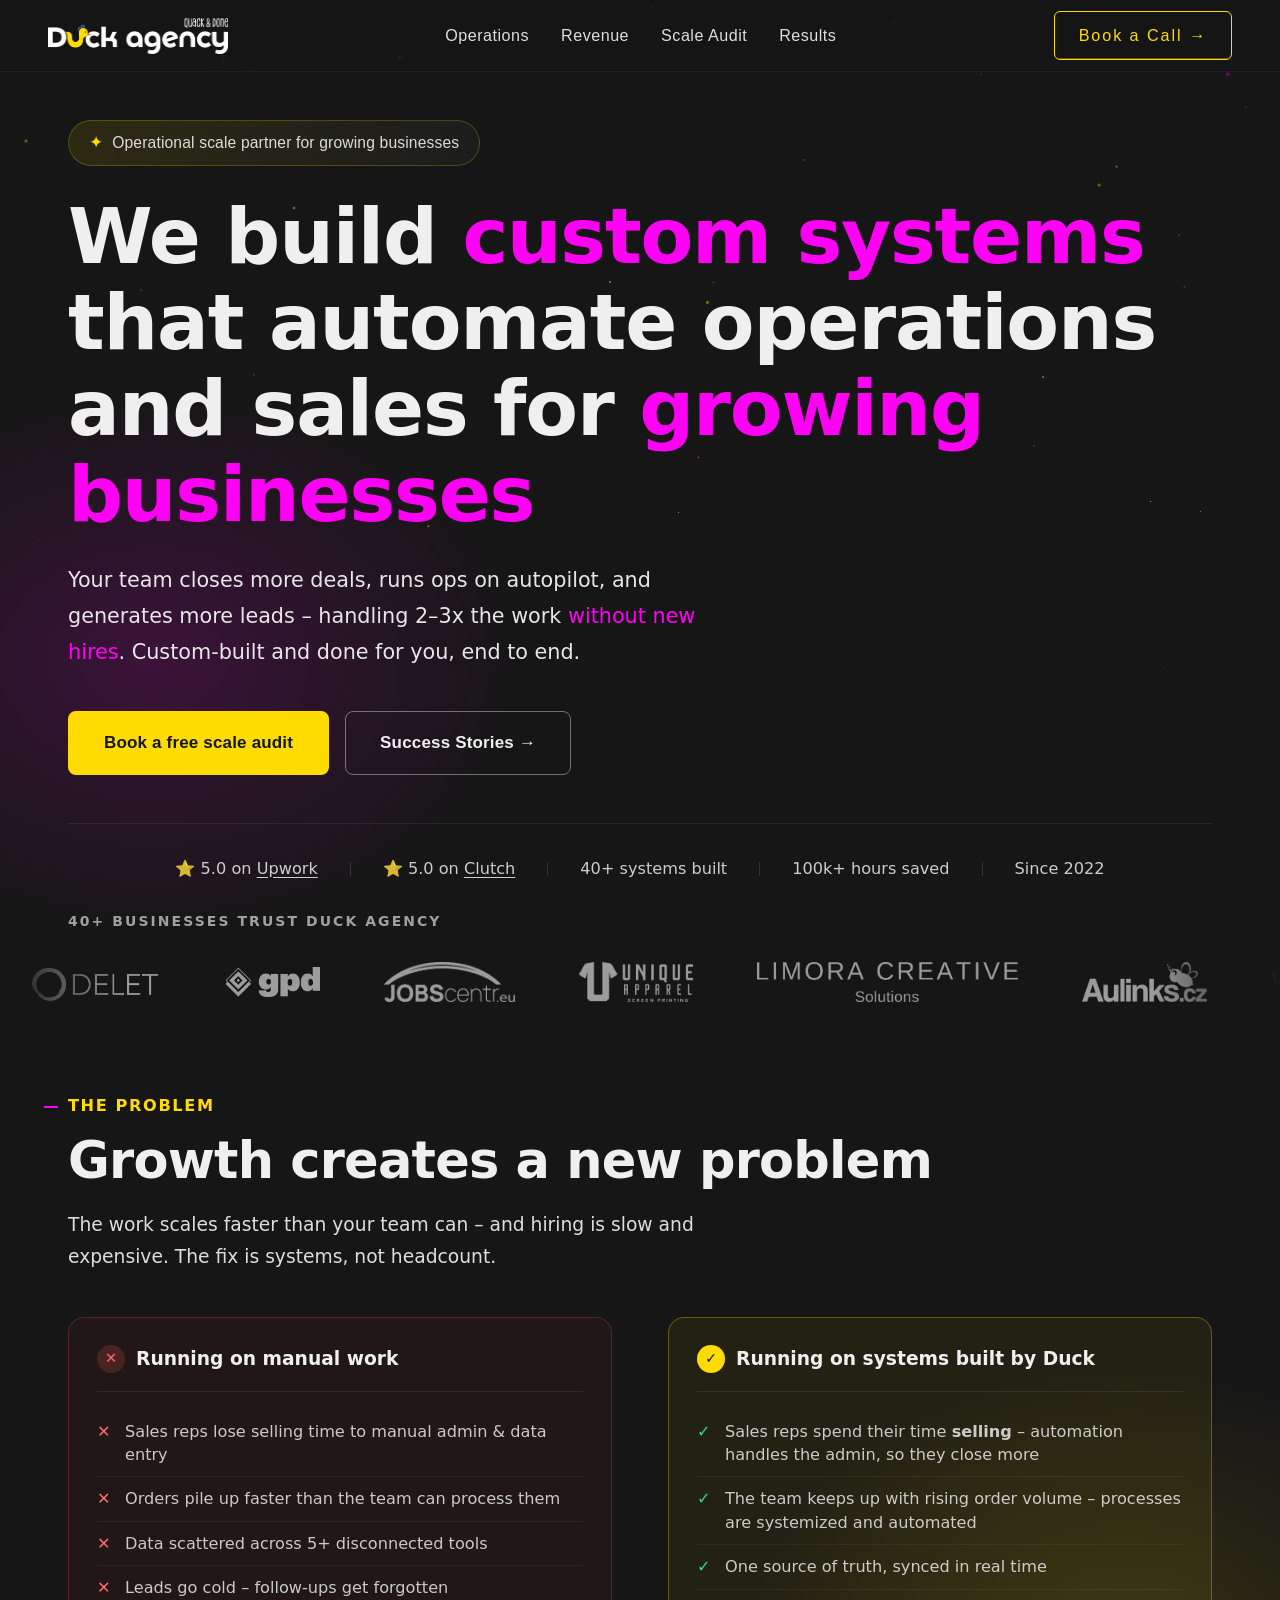
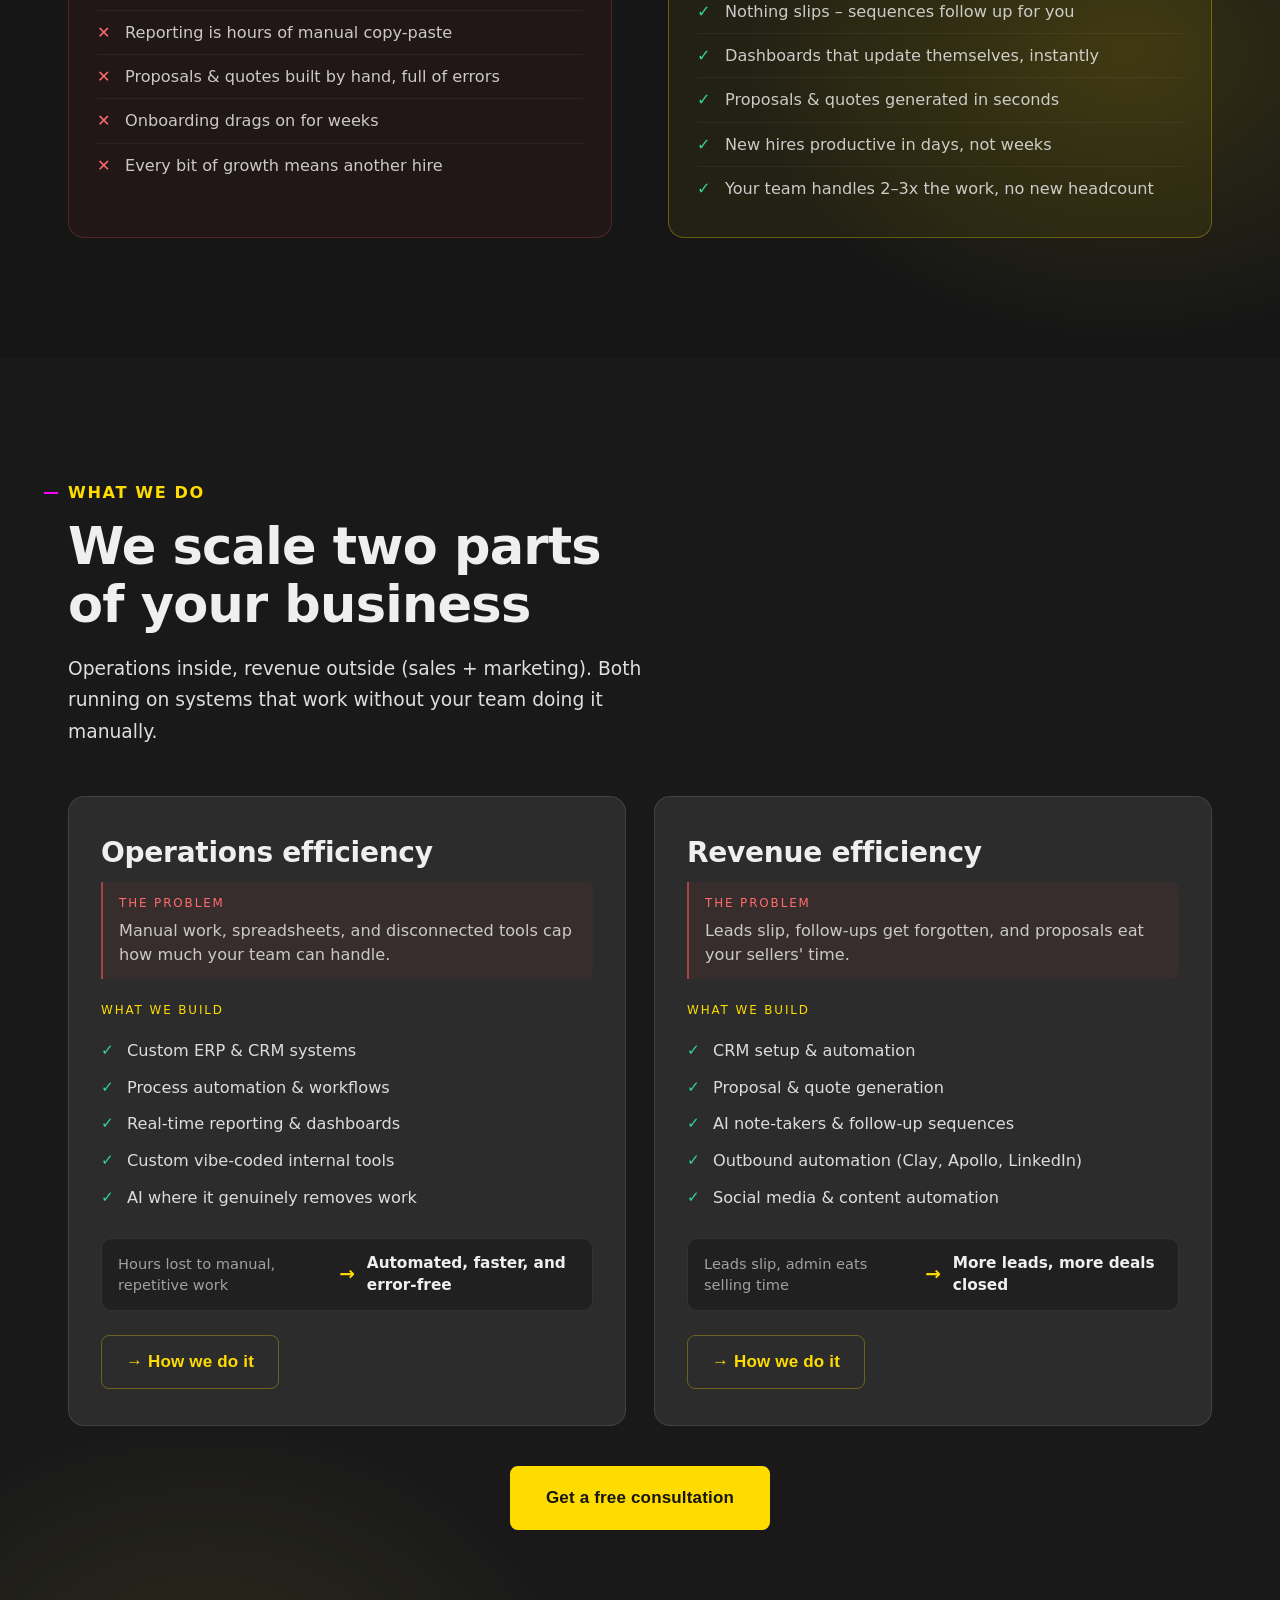
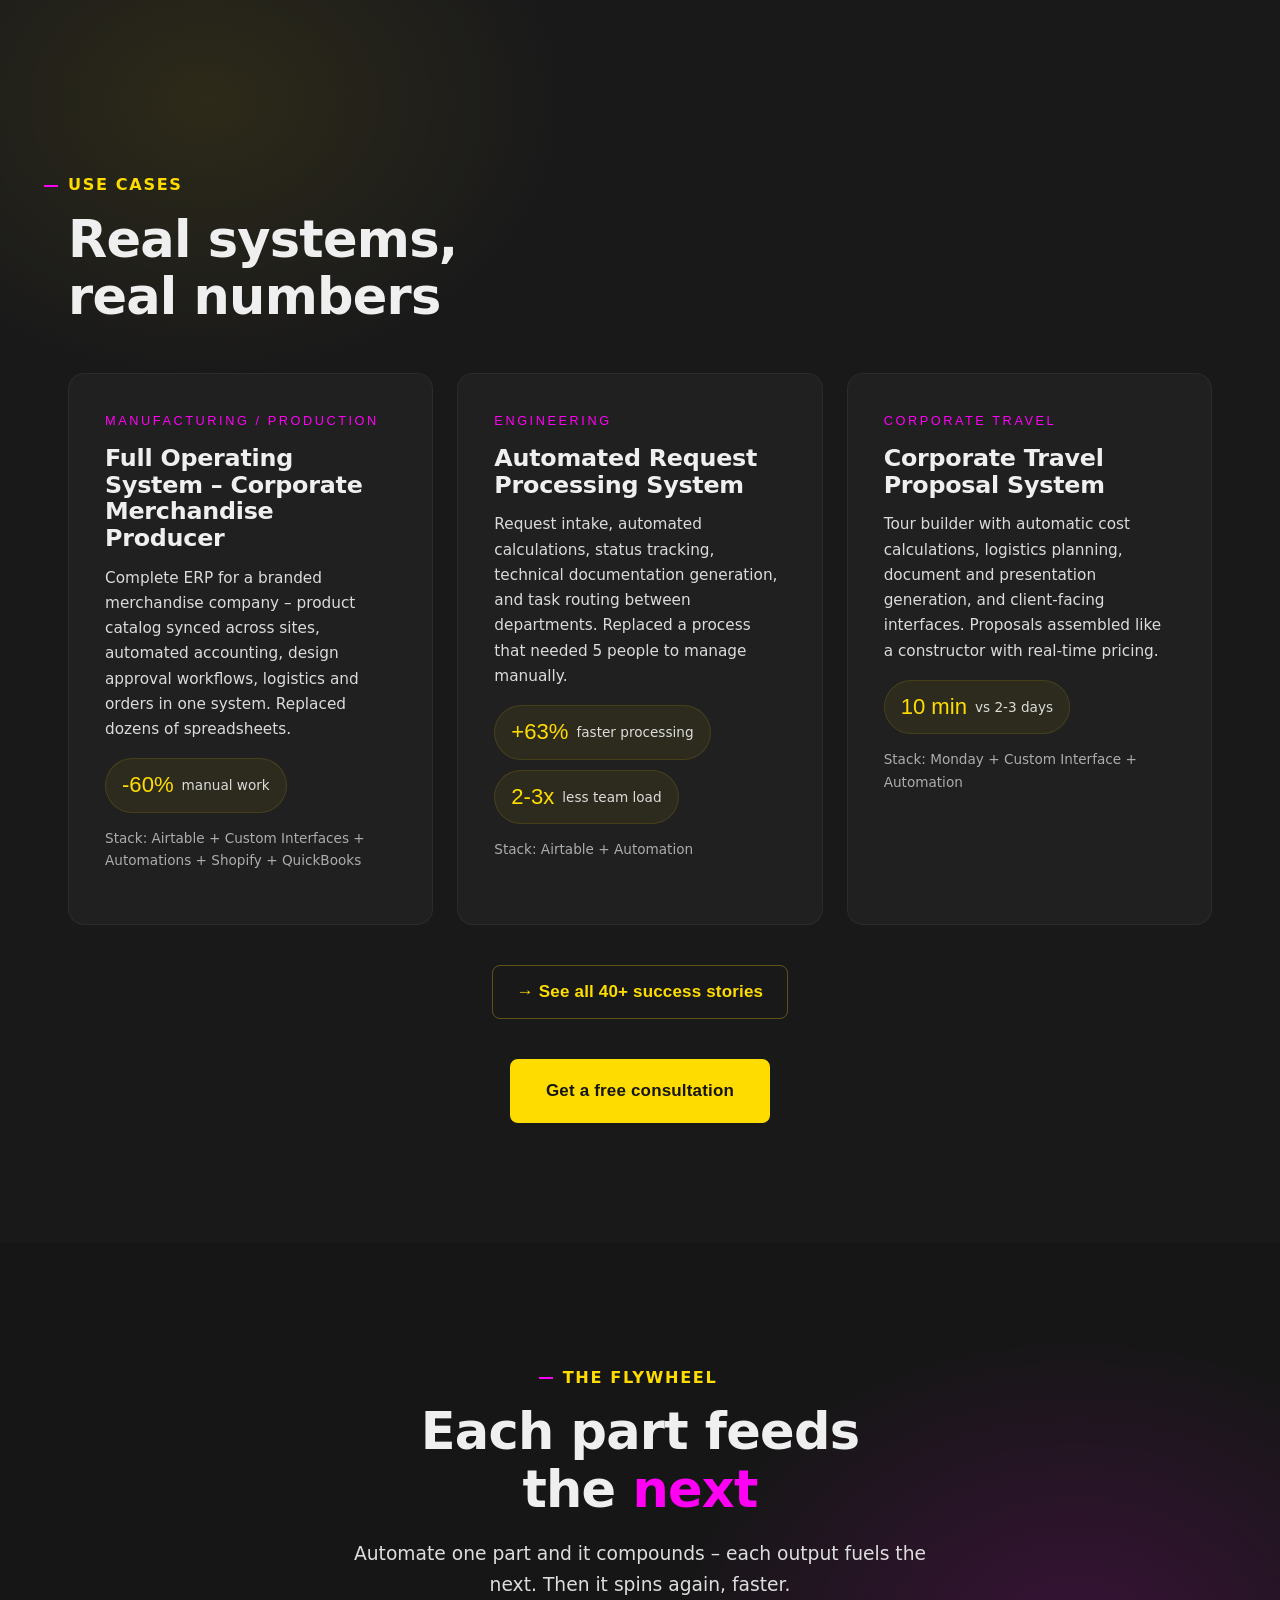
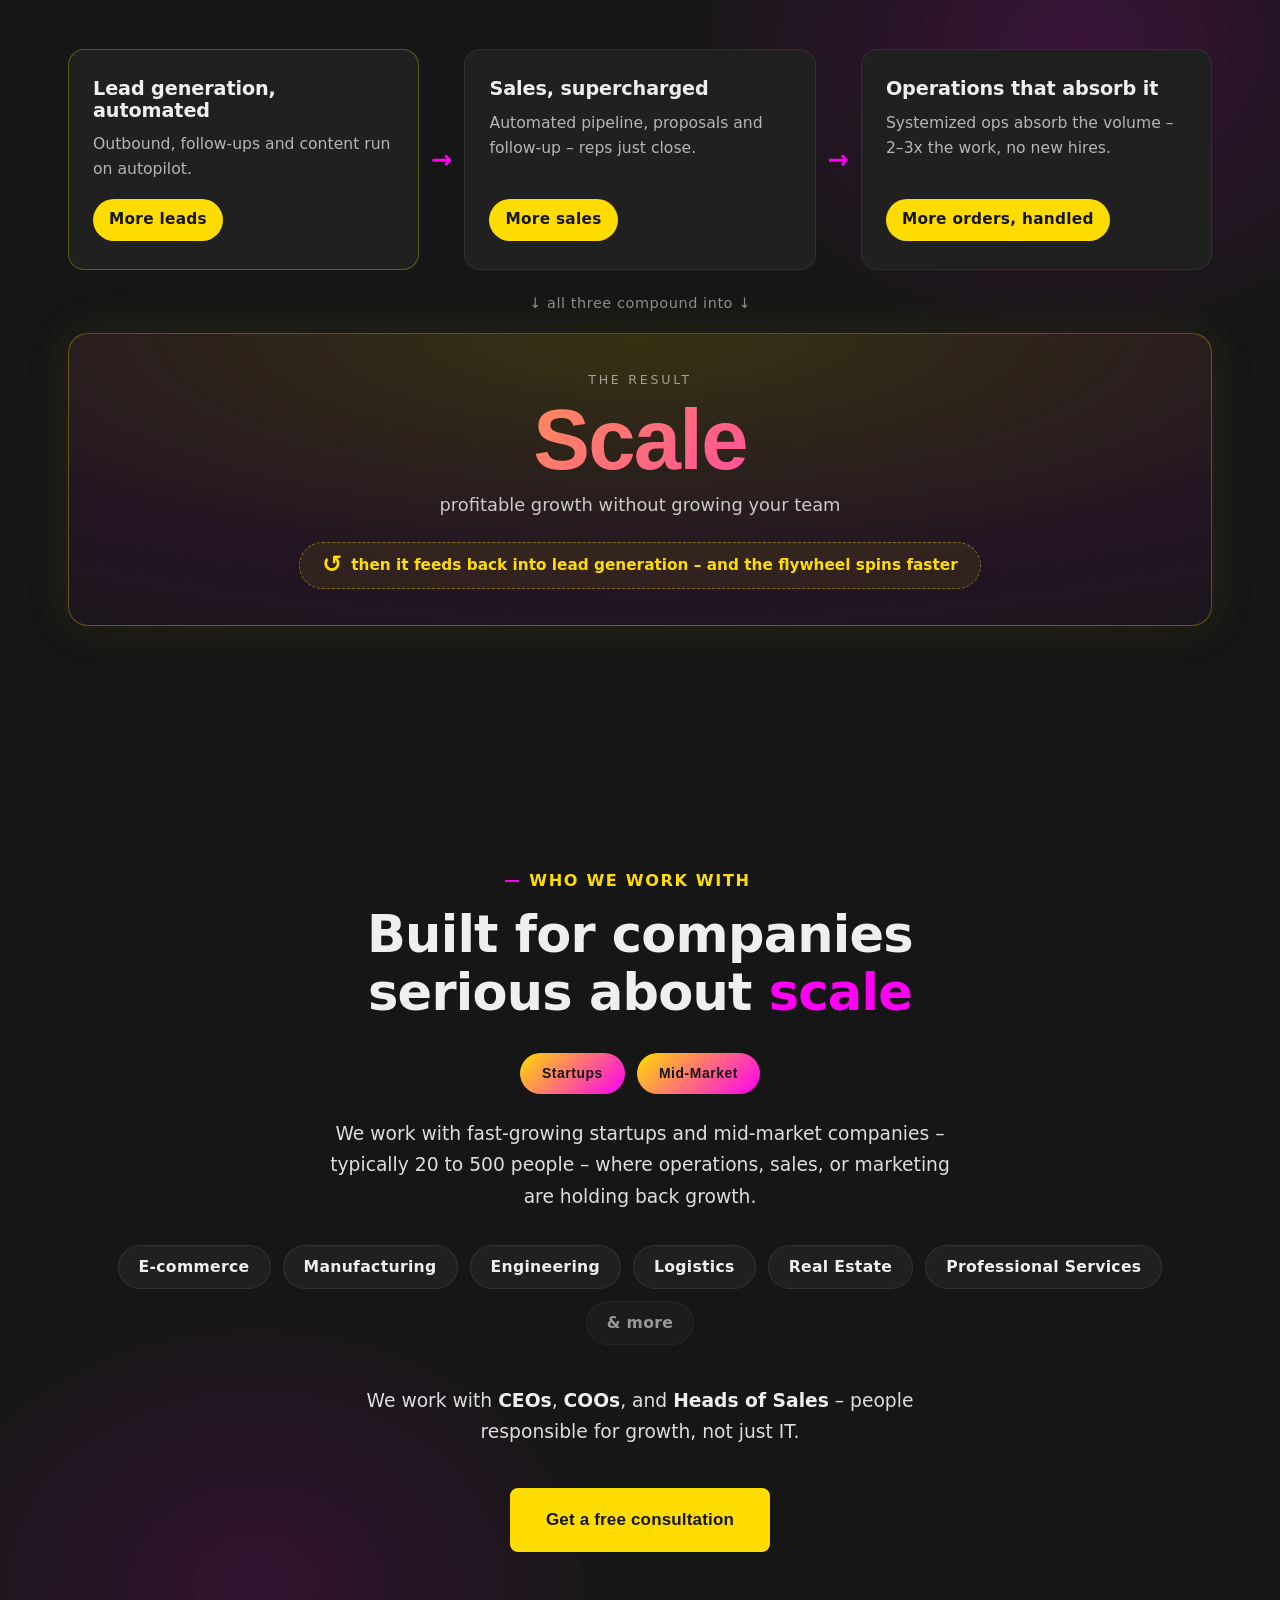
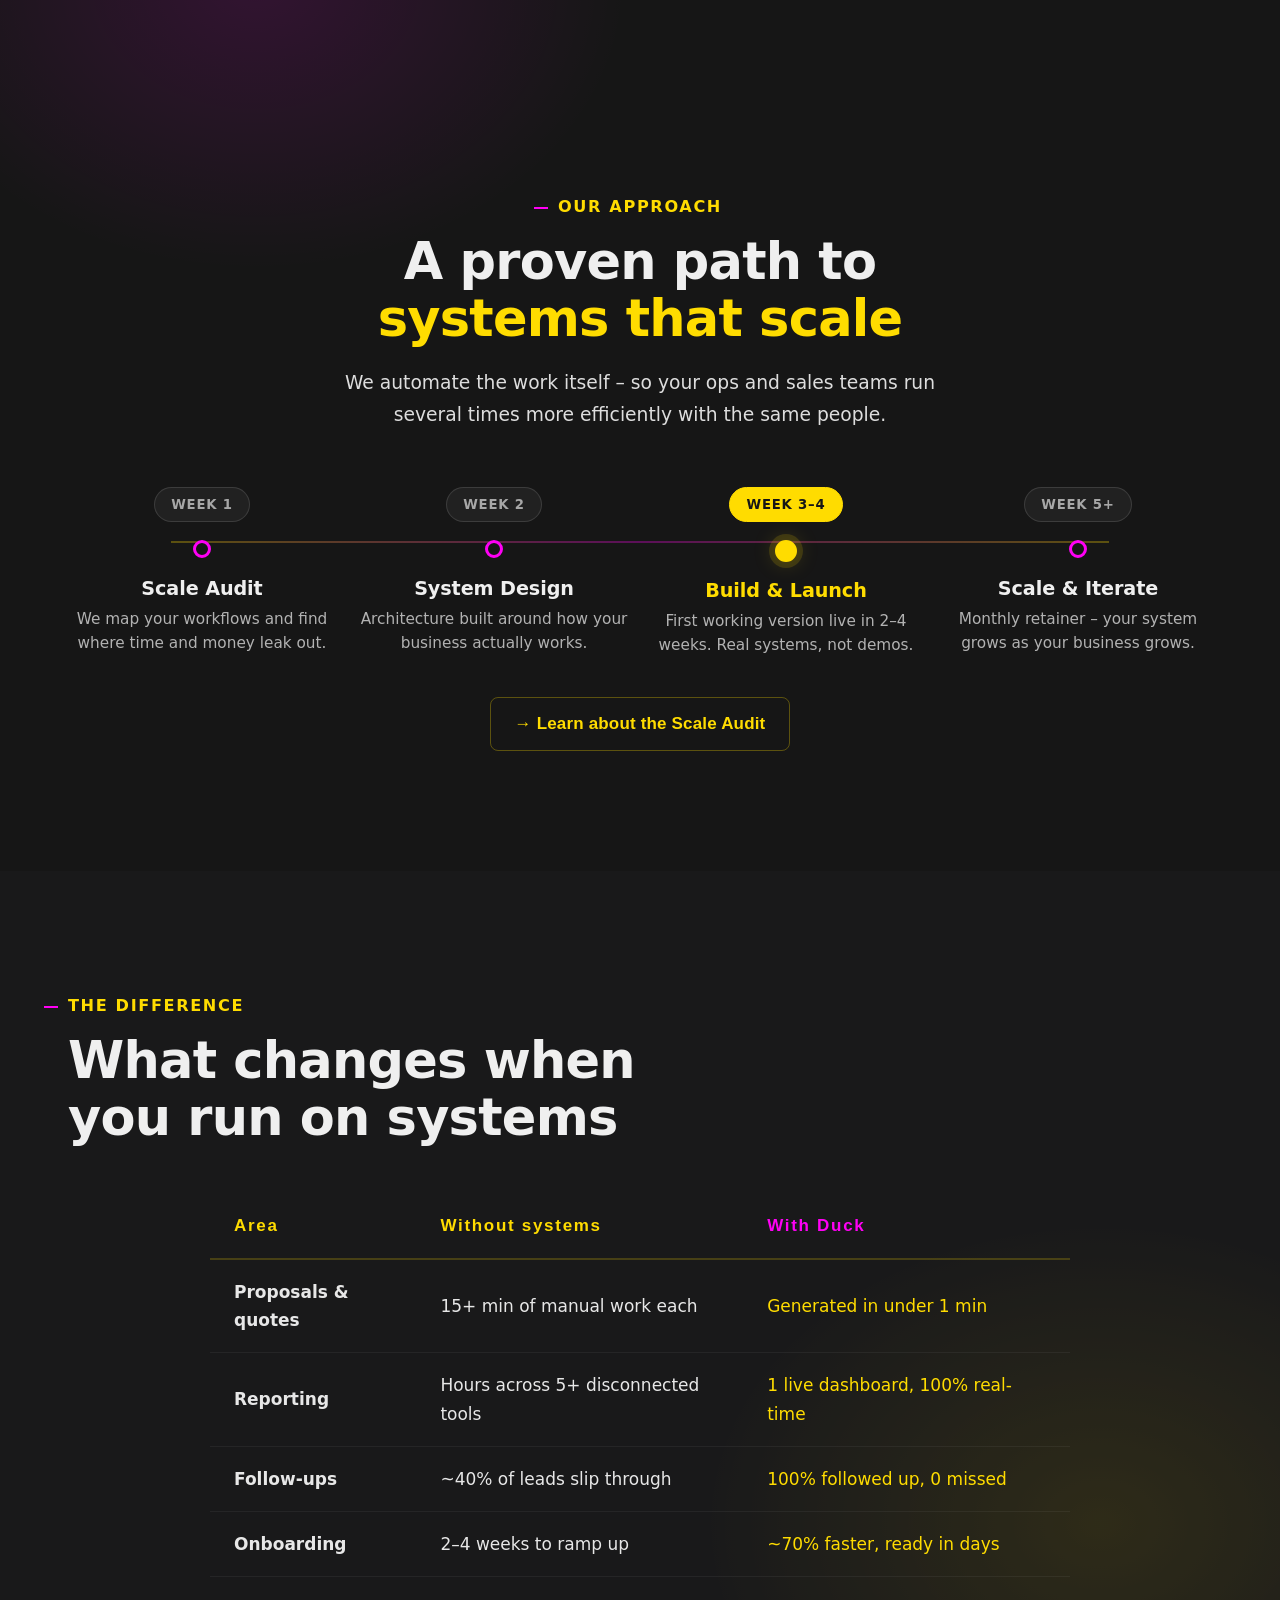
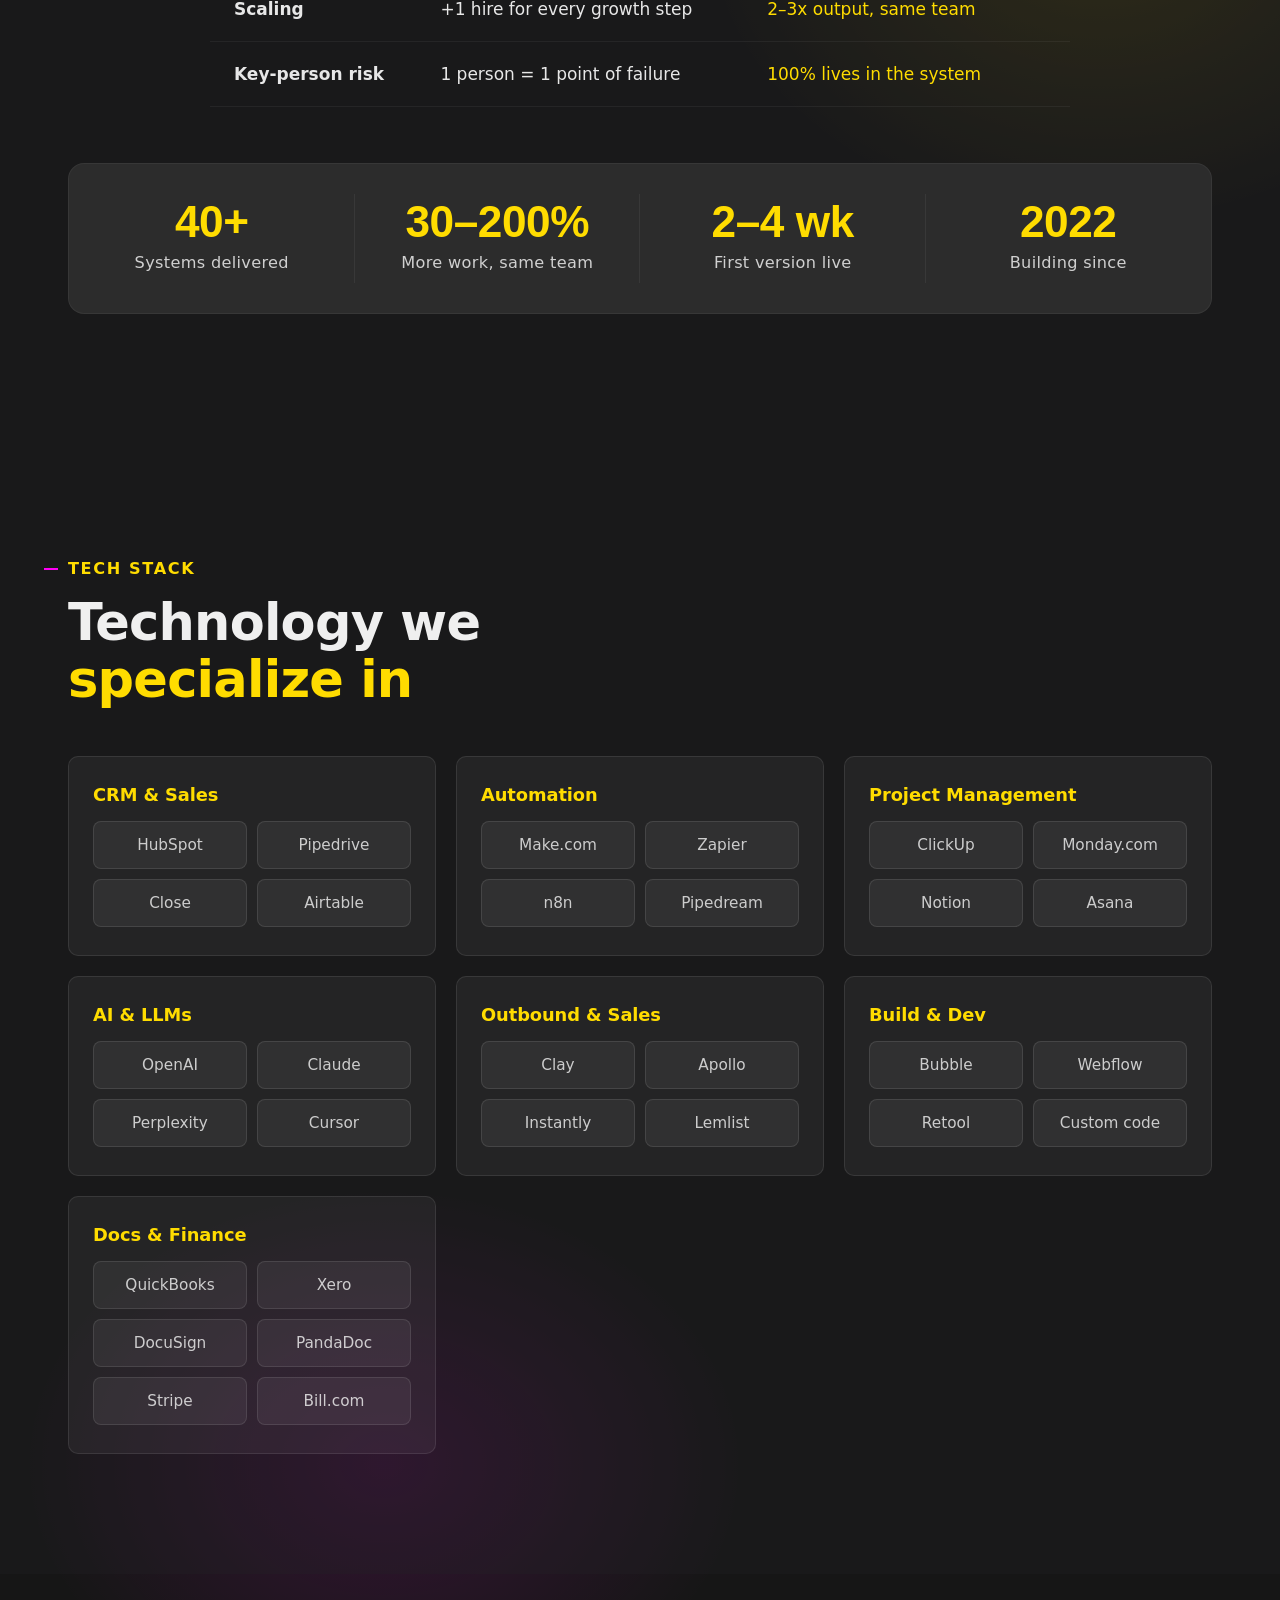
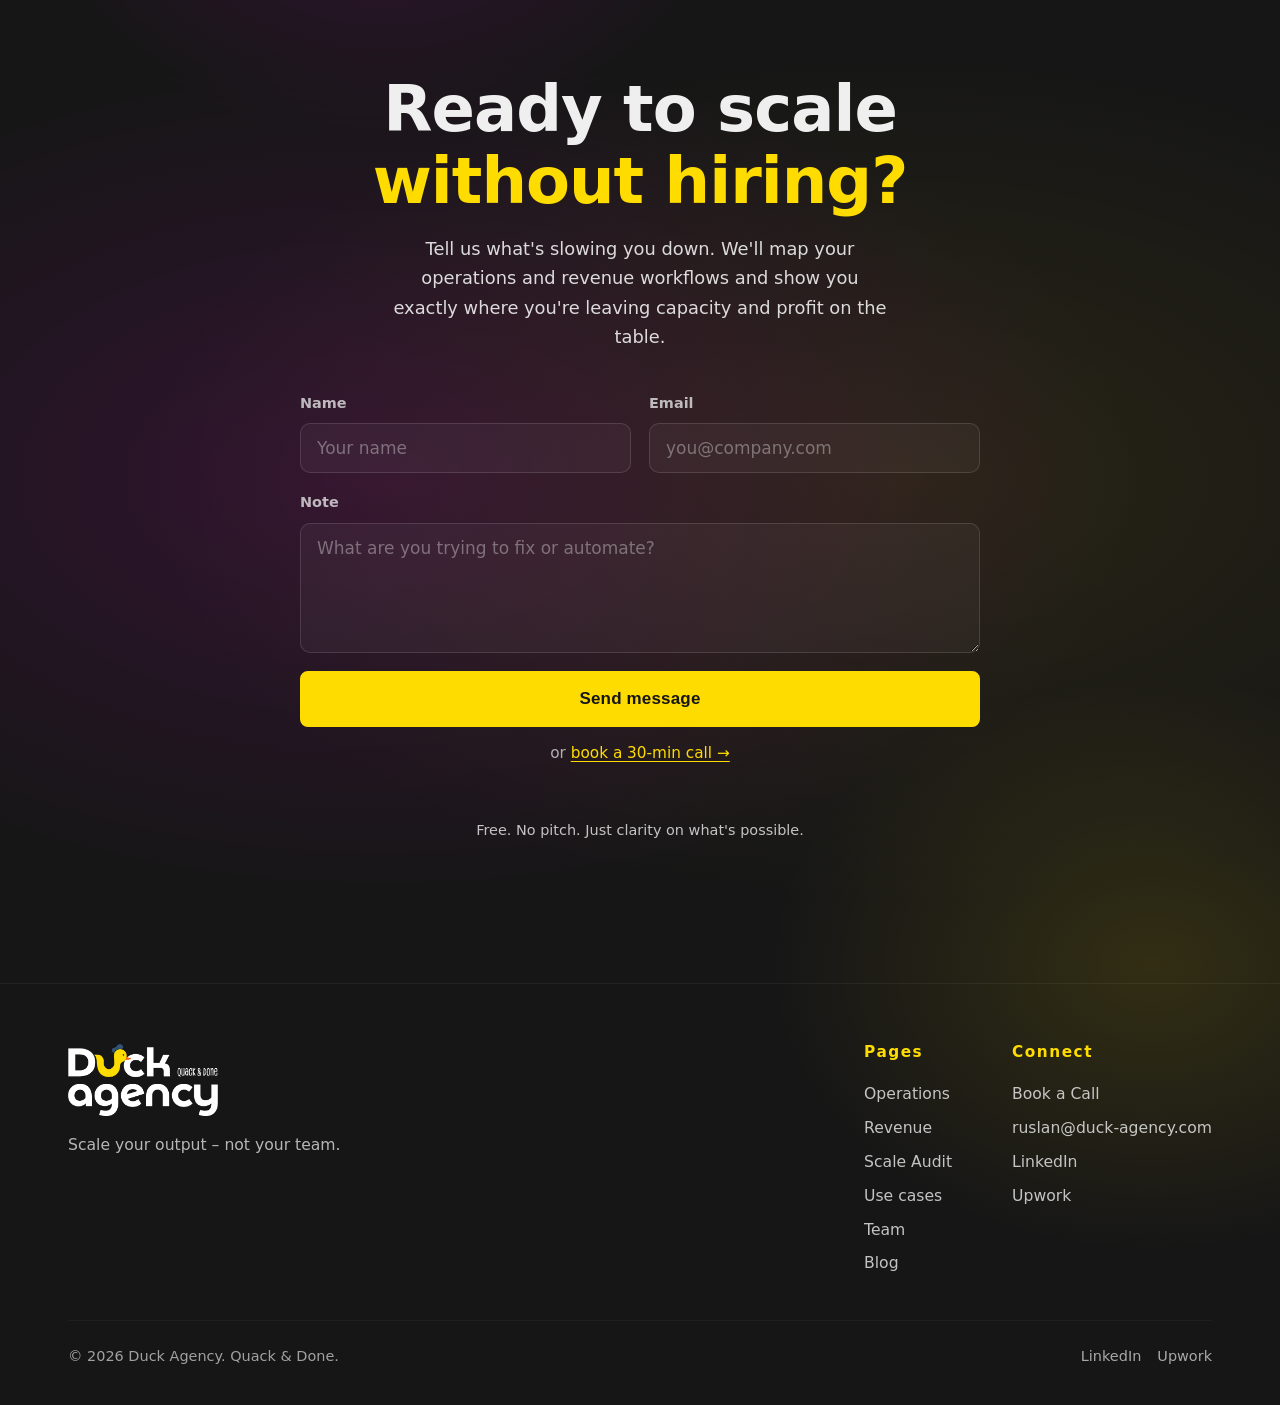
==== commit d501c911: "Hide Team section behind ?tst=yes on live" ====
--- a/index.html
+++ b/index.html
@@ -67,7 +67,7 @@
       <a href="revenue.html">Revenue</a>
       <a href="scale-audit.html">Scale Audit</a>
       <a href="use-cases.html">Results</a>
-      <a href="index.html#team">Team</a>
+      <a href="index.html#team" class="tst-only">Team</a>
     </div>
     <a href="https://calendly.com/ruslan-duck-agency/30min" target="_blank" rel="noopener" class="nav-cta"><span>Book a Call →</span></a>
     <button class="hamburger" aria-label="Menu"><span></span><span></span><span></span></button>
@@ -78,7 +78,7 @@
   <a href="revenue.html">Revenue</a>
   <a href="scale-audit.html">Scale Audit</a>
   <a href="use-cases.html">Results</a>
-  <a href="index.html#team">Team</a>
+  <a href="index.html#team" class="tst-only">Team</a>
   <a href="https://calendly.com/ruslan-duck-agency/30min" target="_blank" rel="noopener" style="color:var(--yellow)">Book a Call →</a>
 </div>
 
@@ -549,7 +549,7 @@
 </section>
 
 <!-- BLOCK 10: TEAM -->
-<section class="section-pad" id="team">
+<section class="section-pad tst-only" id="team">
   <div class="container">
     <div style="text-align:left;margin-bottom:56px">
       <span class="section-eyebrow fade-in">The team</span>
@@ -731,7 +731,7 @@
           <a href="revenue.html">Revenue</a>
           <a href="scale-audit.html">Scale Audit</a>
           <a href="use-cases.html">Use cases</a>
-          <a href="index.html#team">Team</a>
+          <a href="index.html#team" class="tst-only">Team</a>
           <a href="blog.html">Blog</a>
         </div>
         <div class="footer-col">
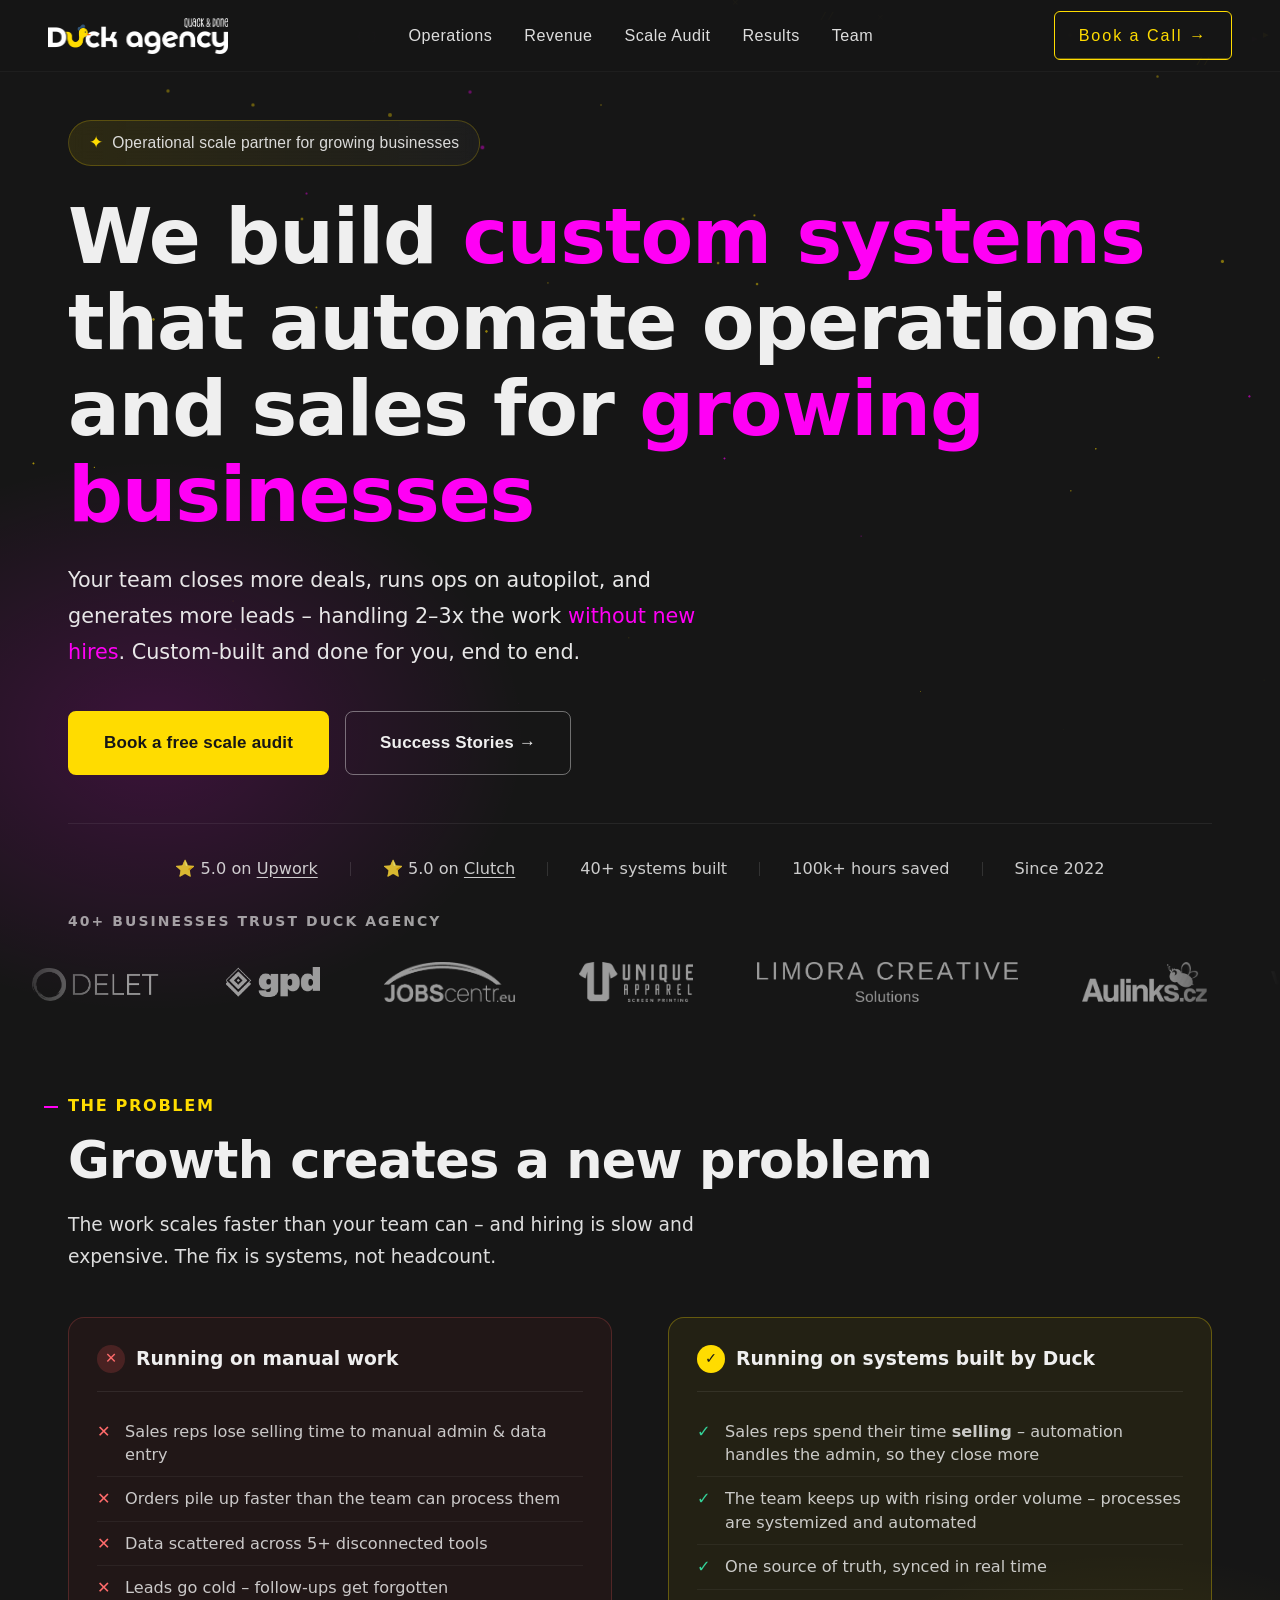
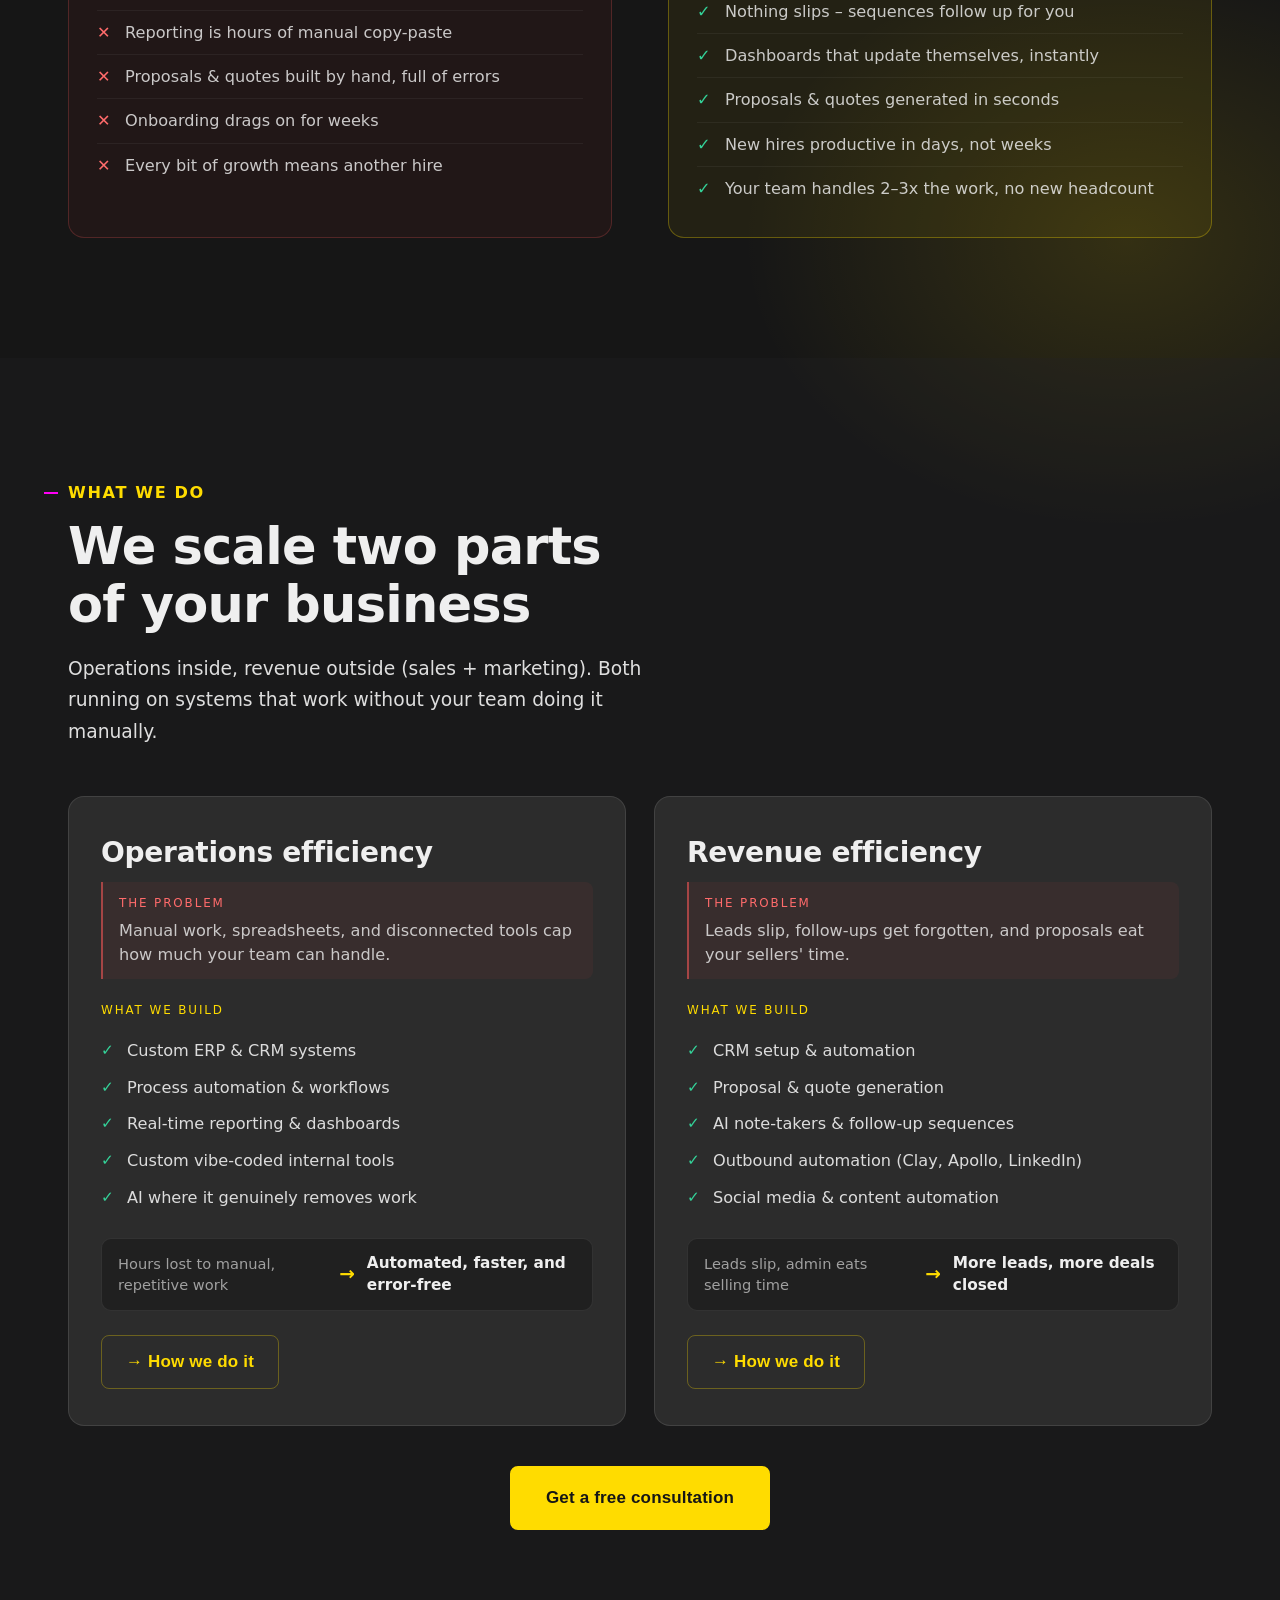
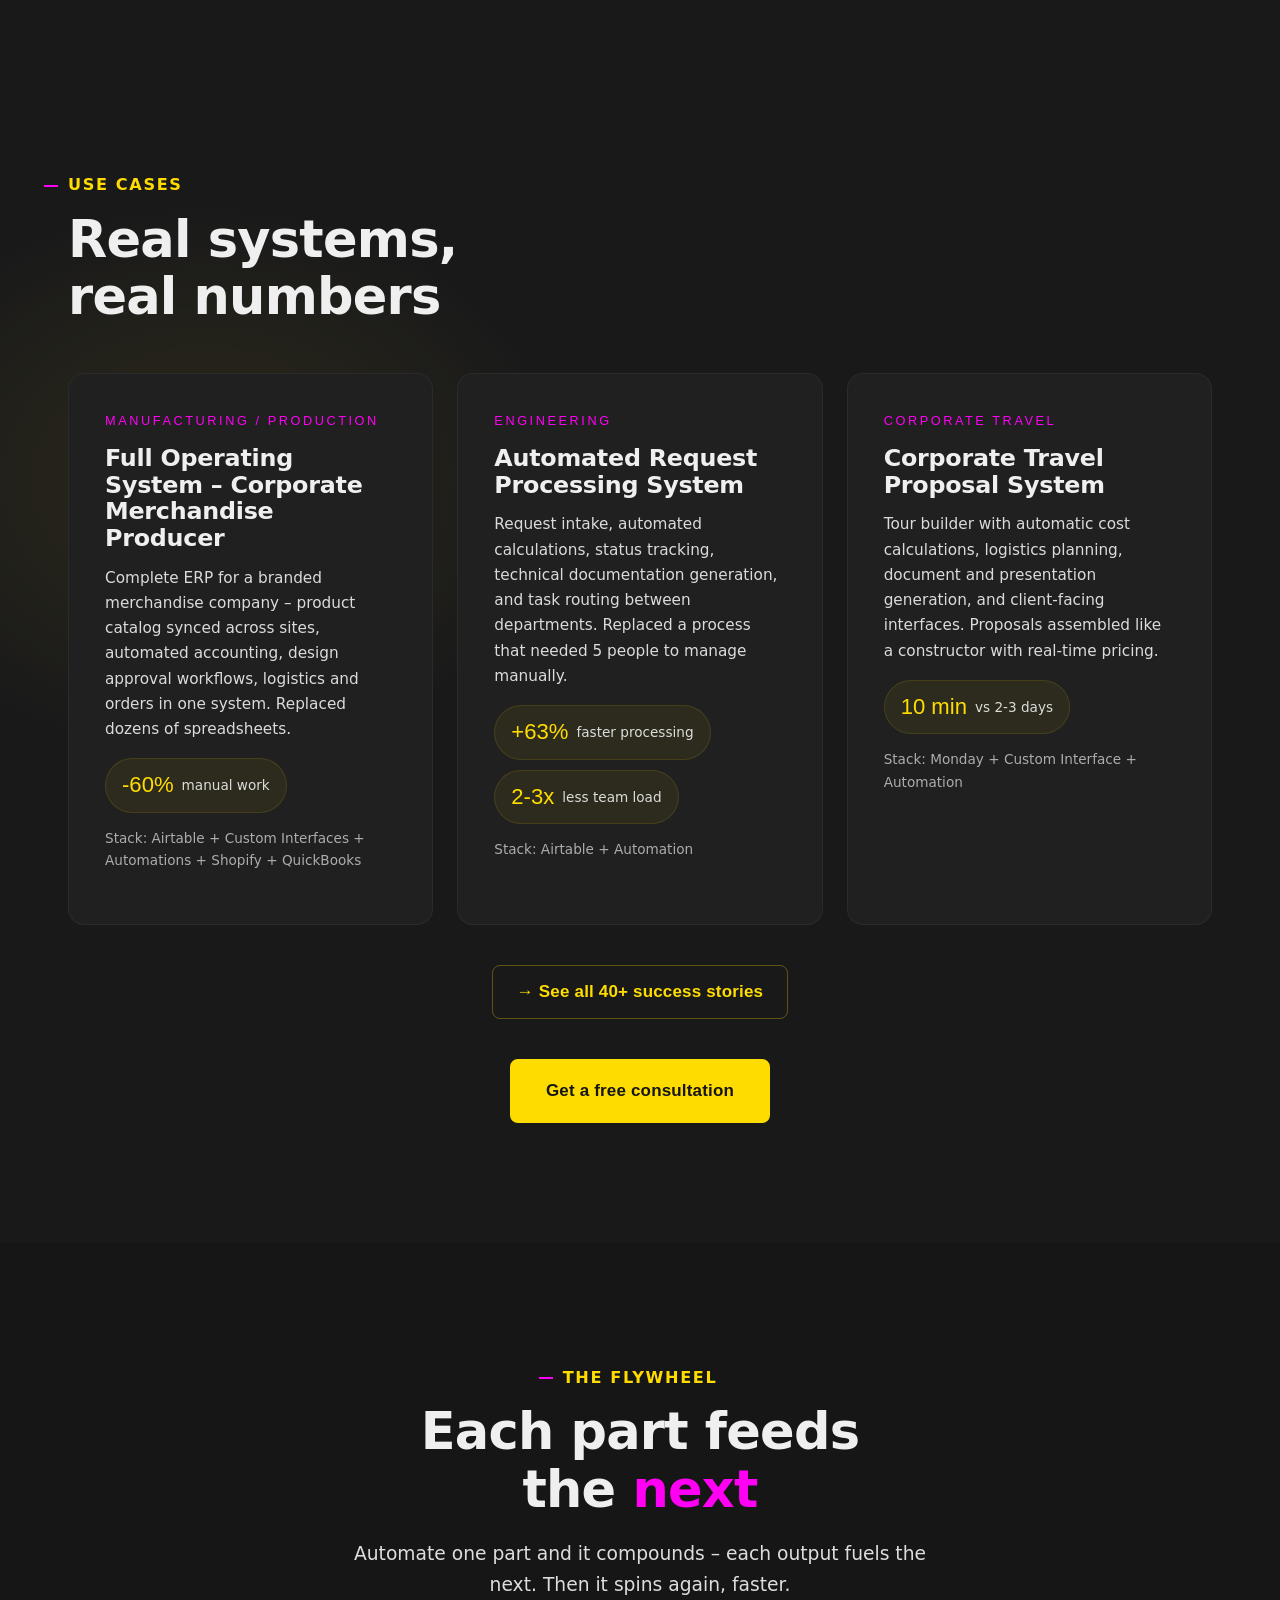
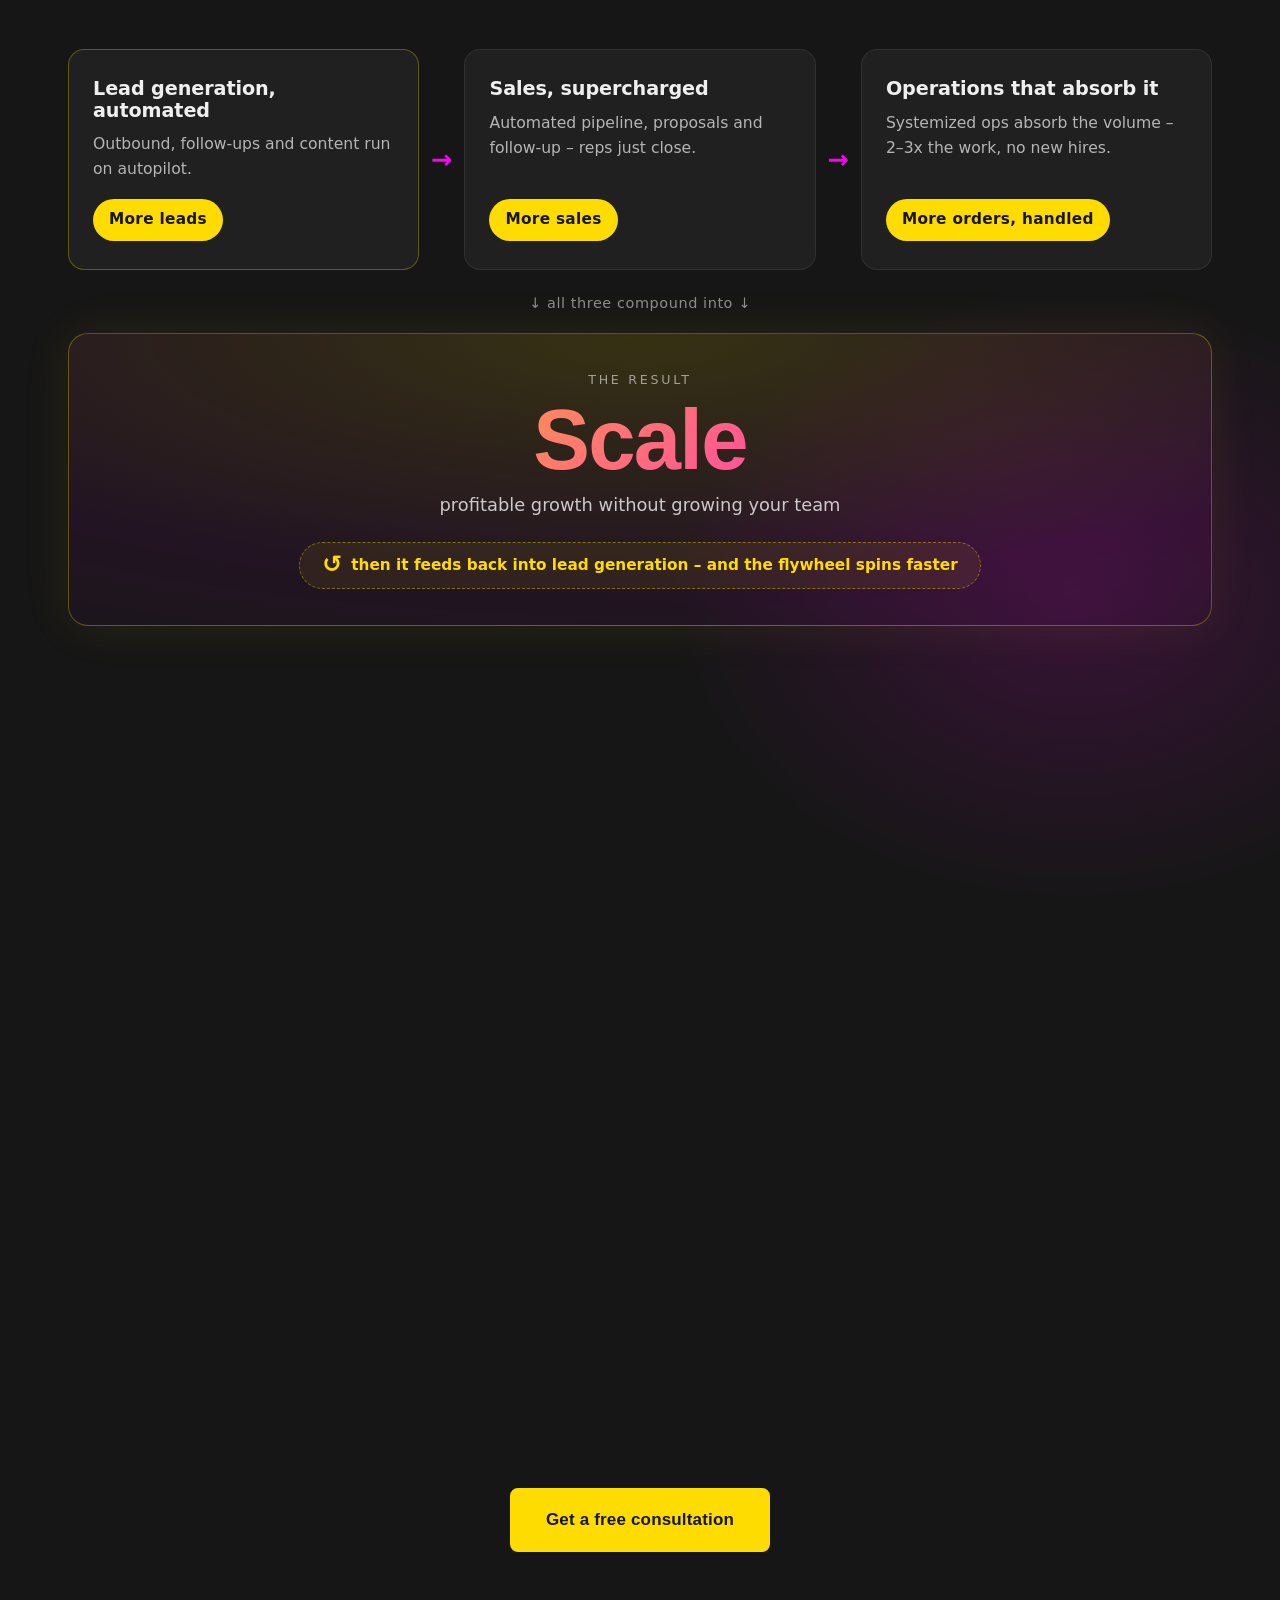
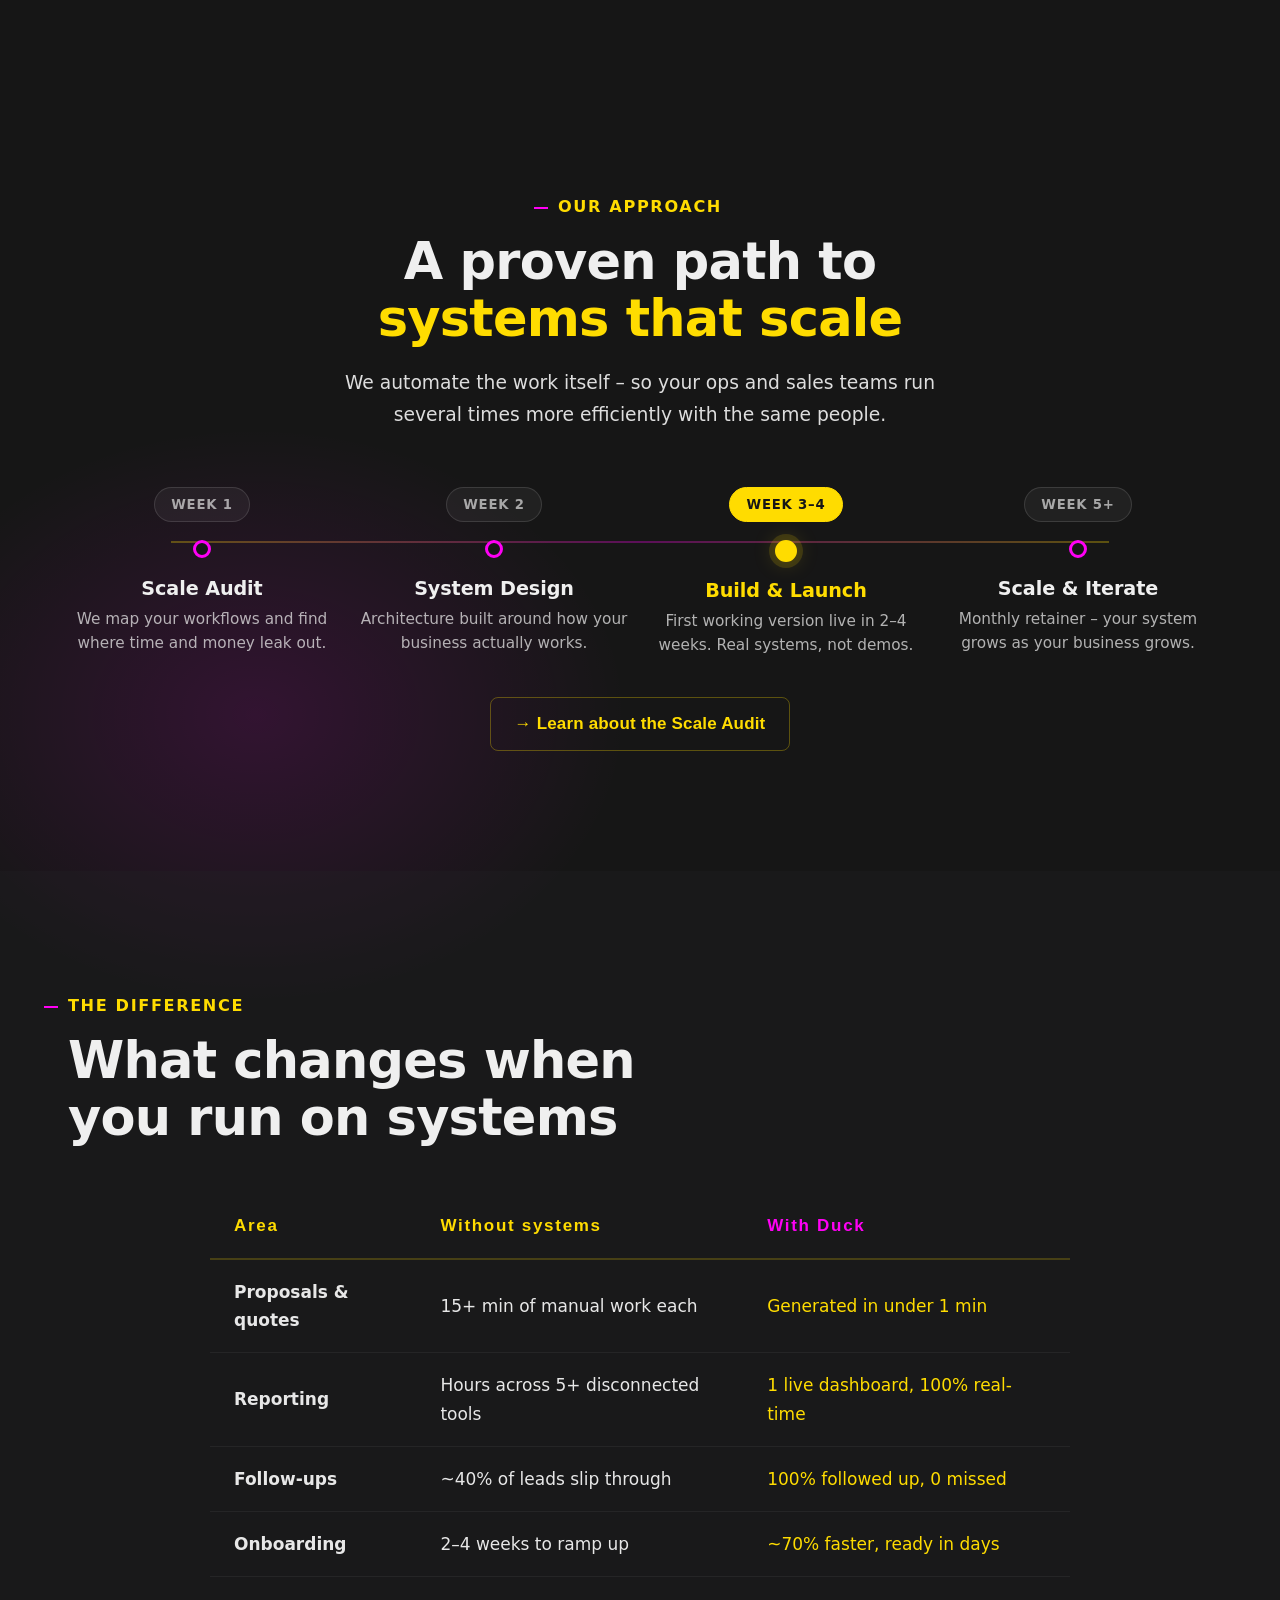
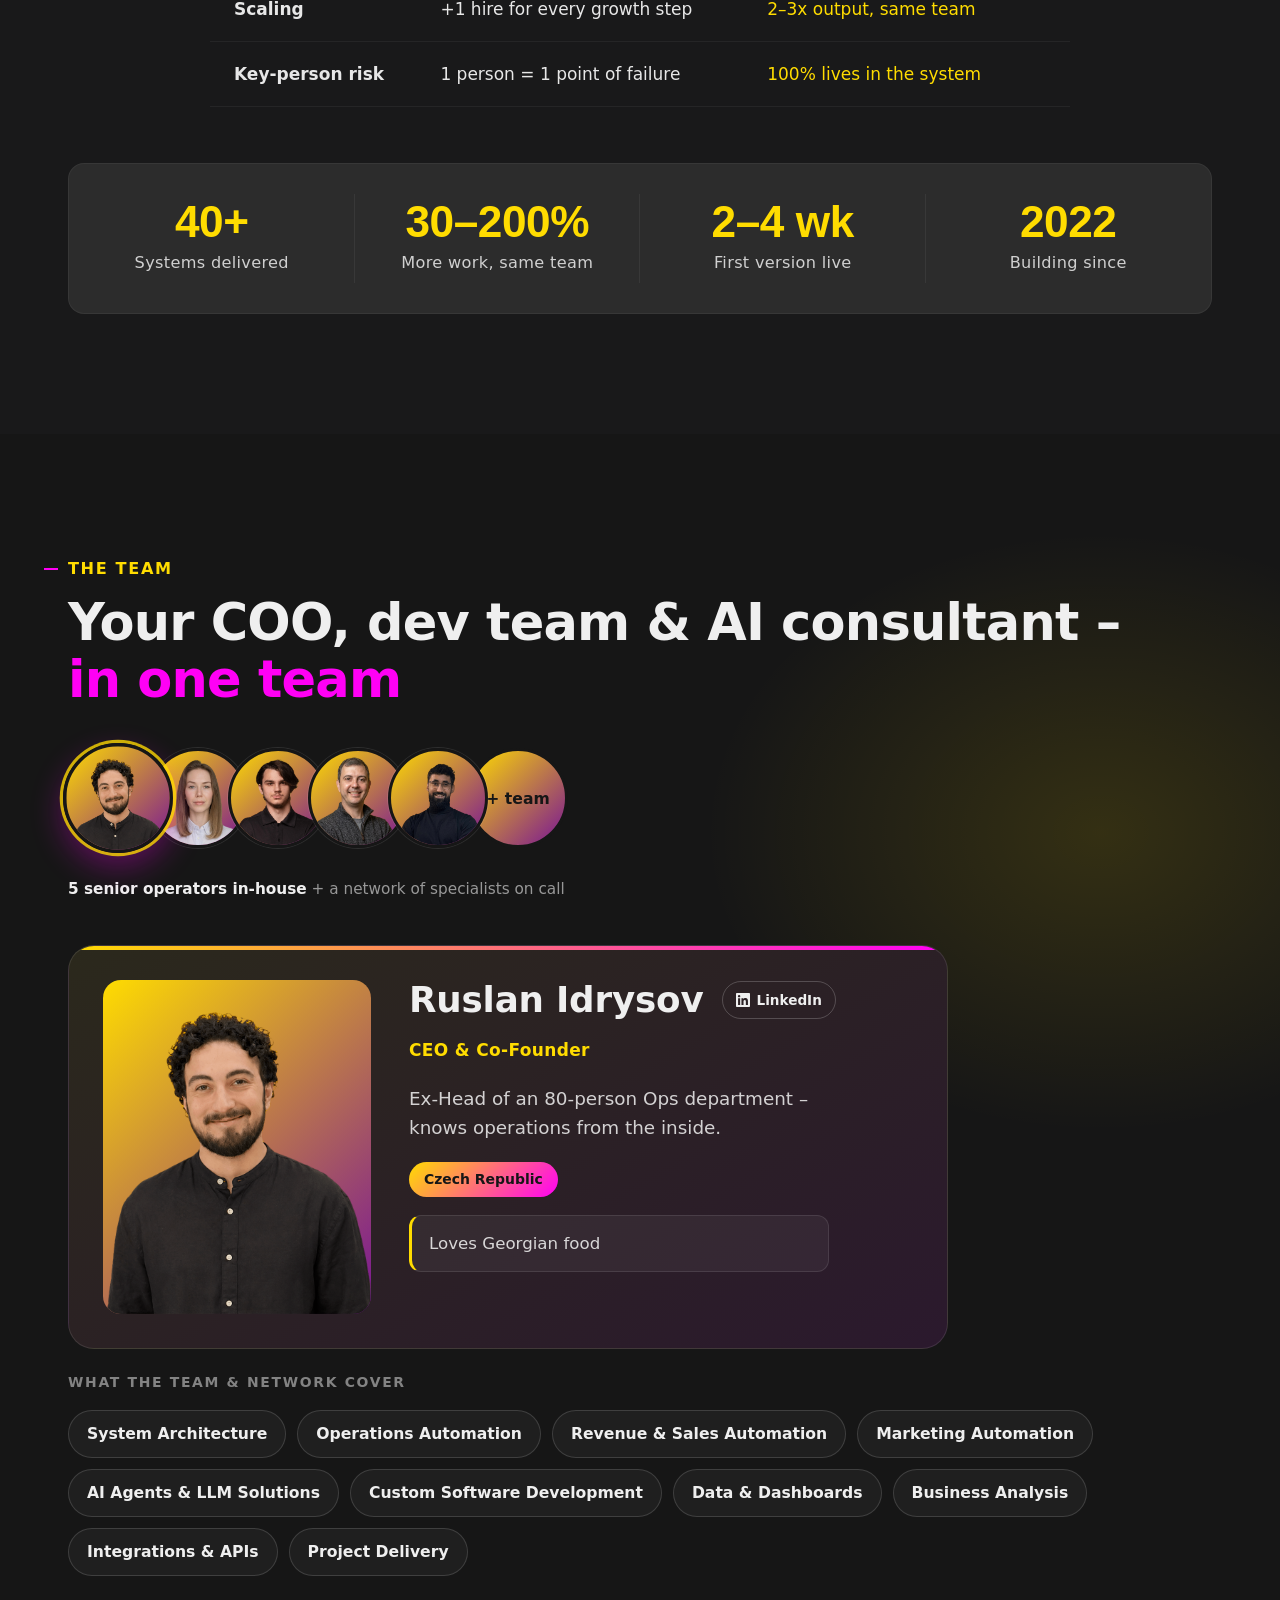
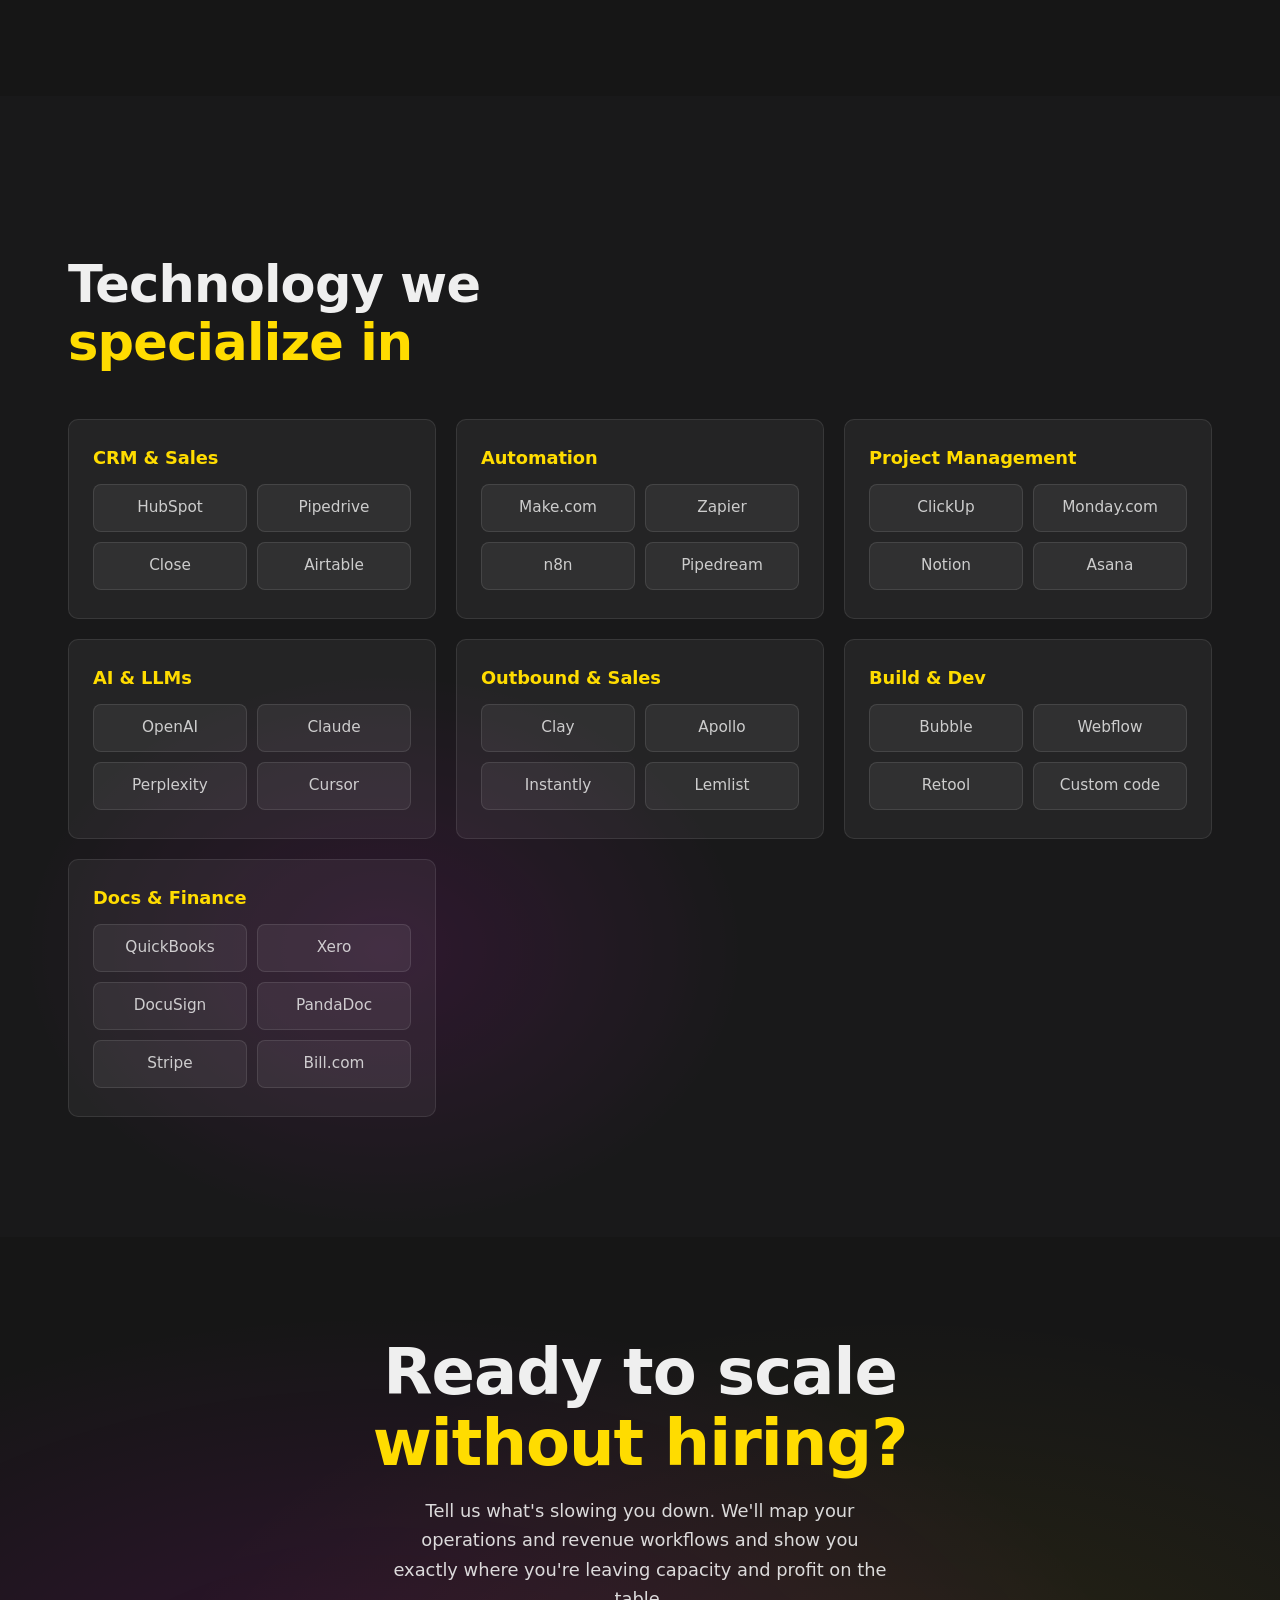
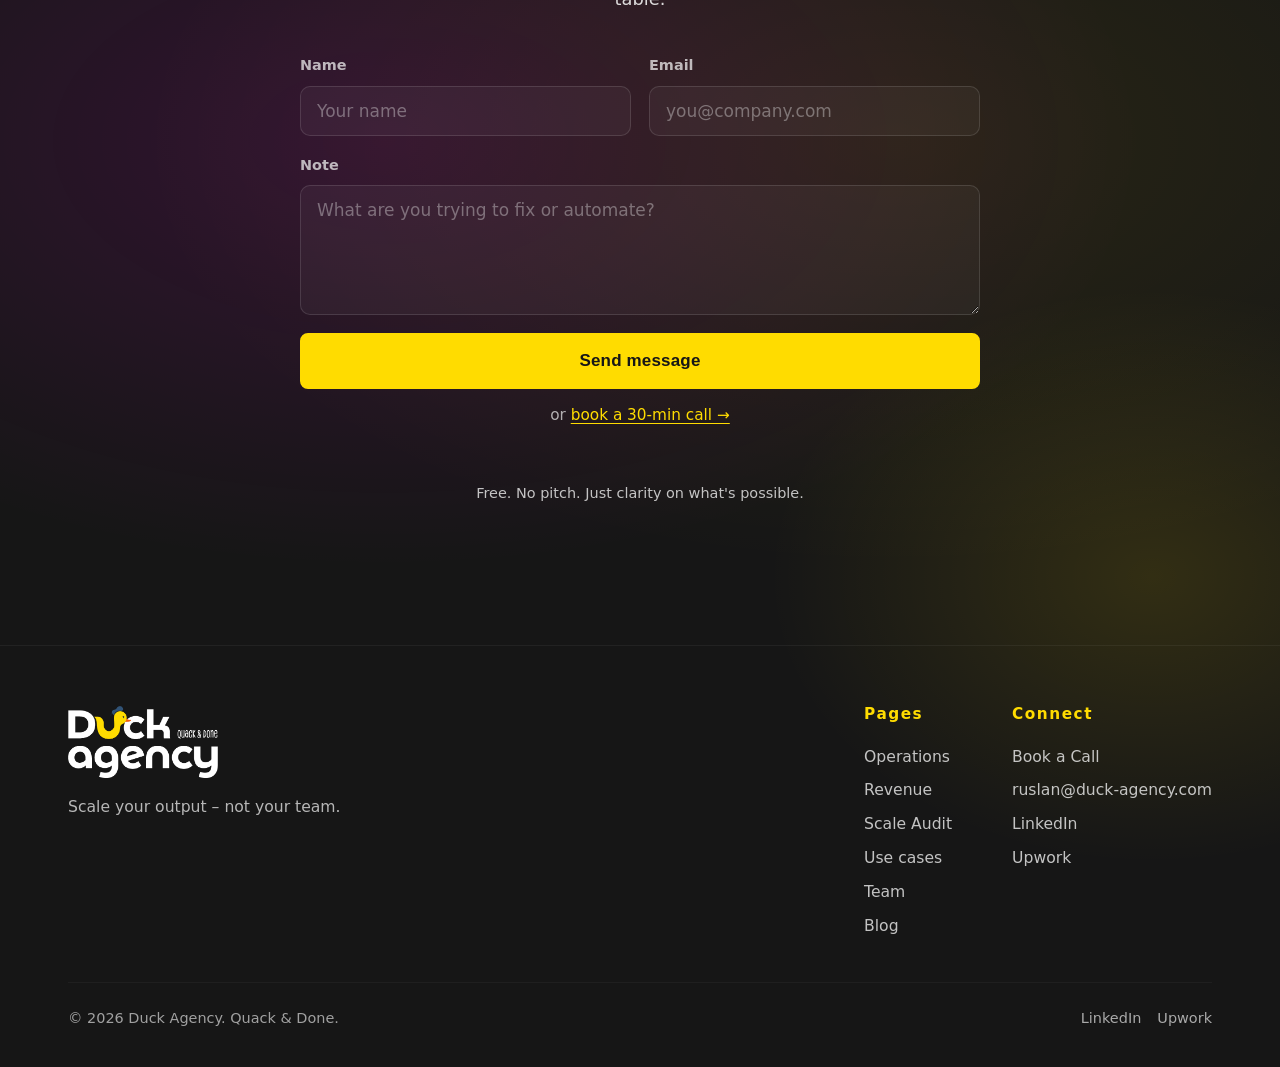
==== commit 625e6210: "Team section: interactive member explorer, capability chips, bios, photos; SEO + pages" ====
--- a/index.html
+++ b/index.html
@@ -67,7 +67,7 @@
       <a href="revenue.html">Revenue</a>
       <a href="scale-audit.html">Scale Audit</a>
       <a href="use-cases.html">Results</a>
-      <a href="index.html#team" class="tst-only">Team</a>
+      <a href="index.html#team">Team</a>
     </div>
     <a href="https://calendly.com/ruslan-duck-agency/30min" target="_blank" rel="noopener" class="nav-cta"><span>Book a Call →</span></a>
     <button class="hamburger" aria-label="Menu"><span></span><span></span><span></span></button>
@@ -78,7 +78,7 @@
   <a href="revenue.html">Revenue</a>
   <a href="scale-audit.html">Scale Audit</a>
   <a href="use-cases.html">Results</a>
-  <a href="index.html#team" class="tst-only">Team</a>
+  <a href="index.html#team">Team</a>
   <a href="https://calendly.com/ruslan-duck-agency/30min" target="_blank" rel="noopener" style="color:var(--yellow)">Book a Call →</a>
 </div>
 
@@ -549,64 +549,149 @@
 </section>
 
 <!-- BLOCK 10: TEAM -->
-<section class="section-pad tst-only" id="team">
-  <div class="container">
-    <div style="text-align:left;margin-bottom:56px">
+<section class="section-pad" id="team">
+  <div class="container">
+    <div style="text-align:left;margin-bottom:40px">
       <span class="section-eyebrow fade-in">The team</span>
-      <h2 class="section-title fade-in">Built by operators<br><span class="pink">not consultants</span></h2>
-      <p class="section-sub fade-in" style="margin:0">We've shipped real systems, not slides about them. Every person on the team has built product that companies rely on daily.</p>
-    </div>
-    <div class="team-static">
-      <!-- Photos: swap .team-photo.ph for <div class="team-photo"><img ...></div>. Facts/bios below are placeholders – edit freely. -->
-      <div class="team-card">
-        <div class="team-photo"><img src="assets/ruslan.jpg" alt="Ruslan Idrysov">
-          <div class="team-overlay"><p>Ran an 80-person operations department before founding Duck. Now leads system strategy and architecture across every client engagement – turning operational chaos into systems that run themselves.</p></div>
-        </div>
-        <h4>Ruslan Idrysov</h4>
-        <p class="role">CEO &amp; Co-Founder</p>
-        <p class="team-fact">Ran an 80-person ops department before building the systems that replaced it.</p>
-      </div>
-      <div class="team-card">
-        <div class="team-photo ph">
-          <div class="team-overlay"><p>Coordinates scope, timelines and delivery across every client project – the single point of clarity from kickoff to launch and the ongoing retainer.</p></div>
-        </div>
-        <h4>Liudmyla Krychevska</h4>
-        <p class="role">Project Manager</p>
-        <p class="team-fact">Keeps every build on track, from kickoff to launch.</p>
-      </div>
-      <div class="team-card">
-        <div class="team-photo ph">
-          <div class="team-overlay"><p>Turns messy real-world workflows into clean, scalable system designs – choosing the right tools and data models so automations keep holding up as the business grows.</p></div>
-        </div>
-        <h4>Huram Karkosanidze</h4>
-        <p class="role">System Architect</p>
-        <p class="team-fact">Designs the architecture behind every custom system we ship.</p>
-      </div>
-      <div class="team-card">
-        <div class="team-photo"><img src="assets/oleksandr-gulak.png" alt="Oleksandr Gulak">
-          <div class="team-overlay"><p>Ships custom internal tools, dashboards and integrations end to end – from database to interface – so clients get real software they use daily, not prototypes.</p></div>
-        </div>
-        <h4>Oleksandr Gulak</h4>
-        <p class="role">Full Stack Developer</p>
-        <p class="team-fact">Builds the apps, dashboards and integrations that run the business.</p>
-      </div>
-      <div class="team-card">
-        <div class="team-photo ph">
-          <div class="team-overlay"><p>Maps and automates operational processes across Make, n8n and custom code – removing manual steps and connecting the tools a business already runs on.</p></div>
-        </div>
-        <h4>Illia Stepanenko</h4>
-        <p class="role">Senior Operations Automation Specialist</p>
-        <p class="team-fact">Automates the repetitive workflows that eat a team's day.</p>
-      </div>
-      <div class="team-card">
-        <div class="team-photo ph">
-          <div class="team-overlay"><p>Builds the outbound, nurture and content engines that keep the pipeline full – so marketing runs consistently and leads never dry up, without manual effort.</p></div>
-        </div>
-        <h4>Helen Zakoryan</h4>
-        <p class="role">Marketing Automation Specialist</p>
-        <p class="team-fact">Automates lead gen, outreach and content so the pipeline stays full.</p>
-      </div>
-    </div>
+      <h2 class="section-title fade-in">Your COO, dev team &amp; AI consultant –<br><span class="pink">in one team</span></h2>
+    </div>
+    <style>
+      #team .team-cap .stack{display:flex;align-items:center;margin-bottom:30px}
+      #team .team-cap .av{position:relative;width:100px;height:100px;border-radius:50%;border:3px solid var(--black);margin-left:-20px;padding:0;background:linear-gradient(135deg,#FFDC00 0%,#781496 100%);box-shadow:0 0 0 1px rgba(255,255,255,.1);transition:transform .45s cubic-bezier(.16,1,.3,1),box-shadow .4s ease;cursor:pointer}
+      #team .team-cap .av:first-child{margin-left:0}
+      #team .team-cap .av img{width:100%;height:100%;border-radius:50%;object-fit:cover;object-position:top;display:block}
+      #team .team-cap .av:hover,#team .team-cap .av.active{transform:scale(1.1);z-index:40;box-shadow:0 0 0 3px rgba(255,220,0,.78),0 12px 30px rgba(255,0,245,.32)}
+      #team .team-cap .more-circle{width:100px;height:100px;border-radius:50%;margin-left:-20px;border:3px solid var(--black);background:linear-gradient(135deg,#FFDC00 0%,#781496 100%);display:flex;align-items:center;justify-content:center;color:#161616;font-weight:900;font-size:.92rem;text-align:center;line-height:1.1}
+      /* persistent detail card */
+      #team .team-cap .tx-detail{display:flex;gap:38px;align-items:stretch;position:relative;overflow:hidden;background:linear-gradient(150deg,rgba(255,220,0,.07),rgba(255,0,245,.07)) ,#1b1b1e;border:1px solid rgba(255,255,255,.1);border-radius:26px;padding:34px;margin-bottom:22px;max-width:880px;height:404px}
+      #team .team-cap .tx-detail::before{content:"";position:absolute;top:0;left:0;right:0;height:4px;background:linear-gradient(90deg,var(--yellow),var(--pink))}
+      #team .team-cap .tx-photo{flex:0 0 268px;width:268px;align-self:stretch;border-radius:18px;overflow:hidden;background:linear-gradient(135deg,#FFDC00 0%,#781496 100%)}
+      #team .team-cap .tx-photo img{width:100%;height:100%;object-fit:cover;object-position:top;display:block}
+      #team .team-cap .tx-text{flex:1;display:flex;flex-direction:column;justify-content:flex-start}
+      #team .team-cap .tx-head{display:flex;align-items:center;gap:18px;flex-wrap:wrap;margin-bottom:16px}
+      #team .team-cap .tx-name{font-size:2.1rem;font-weight:800;line-height:1.1}
+      #team .team-cap .tx-role{display:inline-block;align-self:flex-start;font-size:1rem;font-weight:800;letter-spacing:.02em;color:var(--yellow);margin-bottom:20px}
+      #team .team-cap .tx-bio{font-size:1.08rem;line-height:1.6;color:rgba(239,239,239,.86);margin-bottom:20px;max-width:420px}
+      #team .team-cap .tx-loc{align-self:flex-start;display:inline-flex;align-items:center;font-size:.82rem;font-weight:700;color:#161616;background:linear-gradient(135deg,var(--yellow),var(--pink));border-radius:999px;padding:6px 15px;margin-bottom:18px}
+      #team .team-cap .tx-fact-box{background:rgba(255,255,255,.05);border:1px solid rgba(255,255,255,.1);border-left:3px solid var(--yellow);border-radius:12px;padding:13px 17px;max-width:420px}
+      #team .team-cap .tx-fact-label{display:block;font-size:.68rem;font-weight:800;letter-spacing:.16em;text-transform:uppercase;background:linear-gradient(90deg,var(--yellow),var(--pink));-webkit-background-clip:text;background-clip:text;-webkit-text-fill-color:transparent;margin-bottom:4px}
+      #team .team-cap .tx-fact{font-size:.98rem;color:rgba(239,239,239,.88)}
+      #team .team-cap .tx-li{display:inline-flex;align-items:center;gap:7px;width:max-content;font-size:.8rem;font-weight:700;color:var(--white);text-decoration:none;border:1px solid rgba(255,255,255,.2);border-radius:999px;padding:7px 13px;transition:all .25s ease}
+      #team .team-cap .tx-li svg{width:14px;height:14px}
+      #team .team-cap .tx-li:hover{border-color:transparent;background:linear-gradient(135deg,var(--yellow),var(--pink));color:#161616;transform:translateY(-2px)}
+      /* mobile carousel nav */
+      #team .team-cap .tx-nav{display:none;align-items:center;justify-content:center;gap:18px;margin-bottom:26px}
+      #team .team-cap .tx-prev,#team .team-cap .tx-next{width:46px;height:46px;border-radius:50%;border:1px solid rgba(255,255,255,.2);background:rgba(255,255,255,.05);color:var(--white);font-size:1.5rem;line-height:1;cursor:pointer;display:flex;align-items:center;justify-content:center;transition:all .25s ease}
+      #team .team-cap .tx-prev:active,#team .team-cap .tx-next:active{background:linear-gradient(135deg,var(--yellow),var(--pink));color:#161616;border-color:transparent}
+      #team .team-cap .tx-dots{display:flex;gap:9px}
+      #team .team-cap .tx-dot{width:9px;height:9px;border-radius:50%;background:rgba(255,255,255,.28);border:none;padding:0;cursor:pointer;transition:all .3s ease}
+      #team .team-cap .tx-dot.on{width:24px;border-radius:999px;background:linear-gradient(135deg,var(--yellow),var(--pink))}
+      #team .team-cap .tx-detail.anim .tx-photo{animation:dPhoto .55s cubic-bezier(.16,1,.3,1) both}
+      #team .team-cap .tx-detail.anim .tx-name{animation:dText .5s cubic-bezier(.16,1,.3,1) .04s both}
+      #team .team-cap .tx-detail.anim .tx-role{animation:dText .5s cubic-bezier(.16,1,.3,1) .09s both}
+      #team .team-cap .tx-detail.anim .tx-bio{animation:dText .5s cubic-bezier(.16,1,.3,1) .14s both}
+      #team .team-cap .tx-detail.anim .tx-loc{animation:dText .5s cubic-bezier(.16,1,.3,1) .19s both}
+      #team .team-cap .tx-detail.anim .tx-fact-box{animation:dText .5s cubic-bezier(.16,1,.3,1) .24s both}
+      @keyframes dPhoto{from{opacity:0;transform:scale(.93) translateY(10px)}to{opacity:1;transform:none}}
+      @keyframes dText{from{opacity:0;transform:translateX(22px)}to{opacity:1;transform:none}}
+      #team .team-cap .tx-note{font-size:.9rem;color:rgba(239,239,239,.6);margin-bottom:44px;line-height:1.5}
+      #team .team-cap .tx-note b{color:var(--white)}
+      #team .team-cap .cap-title{font-size:.82rem;font-weight:700;letter-spacing:.12em;text-transform:uppercase;color:rgba(239,239,239,.5);margin:8px 0 16px}
+      #team .team-cap .chips{display:flex;flex-wrap:wrap;gap:11px}
+      #team .team-cap .chip{padding:10px 18px;border-radius:999px;border:1px solid rgba(255,255,255,.14);background:rgba(255,255,255,.04);font-size:.92rem;font-weight:600;color:var(--white);transition:all .25s ease}
+      #team .team-cap .chip:hover{border-color:transparent;background:linear-gradient(135deg,#FFDC00 0%,#781496 100%);color:#161616;transform:translateY(-2px)}
+      #team .team-cap .chip.hot{border-color:transparent;background:linear-gradient(135deg,#FFDC00 0%,#781496 100%);color:#161616}
+      @media(max-width:640px){
+        #team .team-cap .stack{display:none}
+        #team .team-cap .tx-nav{display:flex}
+        #team .team-cap .tx-detail{flex-direction:column;text-align:center;align-items:center;height:auto}
+        #team .team-cap .tx-photo{width:100%;flex-basis:auto;aspect-ratio:4/5}
+        #team .team-cap .tx-text{align-items:center}
+        #team .team-cap .tx-head{justify-content:center}
+        #team .team-cap .tx-role,#team .team-cap .tx-loc{align-self:center}
+        #team .team-cap .tx-bio{max-width:none}
+      }
+    </style>
+    <div class="team-cap">
+      <div class="stack">
+        <button type="button" class="tx-av av active" data-img="assets/ruslan.png" data-name="Ruslan Idrysov" data-role="CEO &amp; Co-Founder" data-bio="Ex-Head of an 80-person Ops department – knows operations from the inside." data-loc="Czech Republic" data-fact="Loves Georgian food" data-li="https://www.linkedin.com/in/ruslan-idrysov-duck-agency/"><img src="assets/ruslan.png" alt="Ruslan Idrysov"></button>
+        <button type="button" class="tx-av av" data-img="assets/liudmyla.png" data-name="Liudmyla Krychevska" data-role="Project Manager" data-bio="10 years in project coordination. Puts communication above everything." data-loc="Georgia" data-fact="Certified English translator"><img src="assets/liudmyla.png" alt="Liudmyla Krychevska"></button>
+        <button type="button" class="tx-av av" data-img="assets/huram.png" data-name="Huram Karosanidze" data-role="Ops Automation Specialist" data-bio="Built 20+ operational systems across different industries." data-loc="Poland" data-fact="Loves robotics"><img src="assets/huram.png" alt="Huram Karosanidze"></button>
+        <button type="button" class="tx-av av" data-img="assets/oleksandr-gulak.png" data-name="Oleksandr Gulak" data-role="Full Stack Developer" data-bio="6 years in development – building systems that actually work." data-loc="Ukraine" data-fact="Owner of the cutest chihuahua"><img src="assets/oleksandr-gulak.png" alt="Oleksandr Gulak"></button>
+        <button type="button" class="tx-av av" data-img="assets/illia.png" data-name="Illia Stepanets" data-role="MVP Expert" data-bio="Built 25+ MVPs across different fields. Ships a fully functional MVP in days, not months." data-loc="Ukraine" data-fact="Ex-fitness coach"><img src="assets/illia.png" alt="Illia Stepanets"></button>
+        <div class="more-circle">+ team</div>
+      </div>
+      <div class="tx-note"><b>5 senior operators in-house</b> + a network of specialists on call</div>
+      <div class="tx-detail anim">
+        <div class="tx-photo"><img src="assets/ruslan.png" alt="Ruslan Idrysov"></div>
+        <div class="tx-text">
+          <div class="tx-head">
+            <h4 class="tx-name">Ruslan Idrysov</h4>
+            <a class="tx-li" href="https://www.linkedin.com/in/ruslan-idrysov-duck-agency/" target="_blank" rel="noopener"><svg viewBox="0 0 24 24" fill="currentColor" aria-hidden="true"><path d="M20.45 20.45h-3.56v-5.57c0-1.33-.02-3.04-1.85-3.04-1.85 0-2.13 1.44-2.13 2.94v5.67H9.35V9h3.42v1.56h.05c.48-.9 1.64-1.85 3.37-1.85 3.6 0 4.27 2.37 4.27 5.46v6.28zM5.34 7.43a2.07 2.07 0 1 1 0-4.14 2.07 2.07 0 0 1 0 4.14zM7.12 20.45H3.56V9h3.56v11.45zM22.22 0H1.77C.79 0 0 .77 0 1.72v20.56C0 23.23.79 24 1.77 24h20.45c.98 0 1.78-.77 1.78-1.72V1.72C24 .77 23.2 0 22.22 0z"/></svg>LinkedIn</a>
+          </div>
+          <p class="tx-role">CEO &amp; Co-Founder</p>
+          <p class="tx-bio">Ex-Head of an 80-person Ops department – knows operations from the inside.</p>
+          <span class="tx-loc">Czech Republic</span>
+          <div class="tx-fact-box"><span class="tx-fact">Loves Georgian food</span></div>
+        </div>
+      </div>
+      <div class="tx-nav">
+        <button type="button" class="tx-prev" aria-label="Previous team member">&#8249;</button>
+        <div class="tx-dots"></div>
+        <button type="button" class="tx-next" aria-label="Next team member">&#8250;</button>
+      </div>
+      <div class="cap-title">What the team &amp; network cover</div>
+      <div class="chips">
+        <span class="chip">System Architecture</span>
+        <span class="chip">Operations Automation</span>
+        <span class="chip">Revenue &amp; Sales Automation</span>
+        <span class="chip">Marketing Automation</span>
+        <span class="chip">AI Agents &amp; LLM Solutions</span>
+        <span class="chip">Custom Software Development</span>
+        <span class="chip">Data &amp; Dashboards</span>
+        <span class="chip">Business Analysis</span>
+        <span class="chip">Integrations &amp; APIs</span>
+        <span class="chip">Project Delivery</span>
+      </div>
+    </div>
+    <script>
+      (function(){
+        var root=document.querySelector('#team .team-cap'); if(!root) return;
+        var avs=Array.prototype.slice.call(root.querySelectorAll('.tx-av'));
+        var detail=root.querySelector('.tx-detail');
+        var img=root.querySelector('.tx-photo img');
+        var nm=root.querySelector('.tx-name'), rl=root.querySelector('.tx-role'), bio=root.querySelector('.tx-bio'), loc=root.querySelector('.tx-loc'), fact=root.querySelector('.tx-fact'), factBox=root.querySelector('.tx-fact-box'), li=root.querySelector('.tx-li');
+        var dotsWrap=root.querySelector('.tx-dots'), dots=[];
+        var idx=0, current=null;
+        avs.forEach(function(a){
+          var d=document.createElement('button'); d.type='button'; d.className='tx-dot'; d.setAttribute('aria-label',a.dataset.name);
+          d.addEventListener('click',function(){show(a);});
+          dotsWrap.appendChild(d); dots.push(d);
+        });
+        function show(el){
+          if(el===current) return; current=el; idx=avs.indexOf(el);
+          img.src=el.dataset.img; img.alt=el.dataset.name;
+          nm.textContent=el.dataset.name; rl.textContent=el.dataset.role; bio.textContent=el.dataset.bio; loc.textContent=el.dataset.loc;
+          if(el.dataset.fact){fact.textContent=el.dataset.fact; factBox.style.display='';}else{factBox.style.display='none';}
+          if(el.dataset.li){li.href=el.dataset.li; li.style.display='';}else{li.style.display='none';}
+          avs.forEach(function(a){a.classList.remove('active');}); el.classList.add('active');
+          dots.forEach(function(d,i){d.classList.toggle('on',i===idx);});
+          detail.classList.remove('anim'); void detail.offsetWidth; detail.classList.add('anim');
+        }
+        function step(n){show(avs[(idx+n+avs.length)%avs.length]);}
+        avs.forEach(function(a){
+          a.addEventListener('mouseenter',function(){show(a);});
+          a.addEventListener('focus',function(){show(a);});
+          a.addEventListener('click',function(){show(a);});
+        });
+        root.querySelector('.tx-prev').addEventListener('click',function(){step(-1);});
+        root.querySelector('.tx-next').addEventListener('click',function(){step(1);});
+        var sx=null;
+        detail.addEventListener('touchstart',function(e){sx=e.touches[0].clientX;},{passive:true});
+        detail.addEventListener('touchend',function(e){if(sx===null)return;var dx=e.changedTouches[0].clientX-sx;if(Math.abs(dx)>40){step(dx<0?1:-1);}sx=null;});
+        current=avs[0]; idx=0; dots[0].classList.add('on');
+      })();
+    </script>
   </div>
 </section>
 
@@ -731,7 +816,7 @@
           <a href="revenue.html">Revenue</a>
           <a href="scale-audit.html">Scale Audit</a>
           <a href="use-cases.html">Use cases</a>
-          <a href="index.html#team" class="tst-only">Team</a>
+          <a href="index.html#team">Team</a>
           <a href="blog.html">Blog</a>
         </div>
         <div class="footer-col">
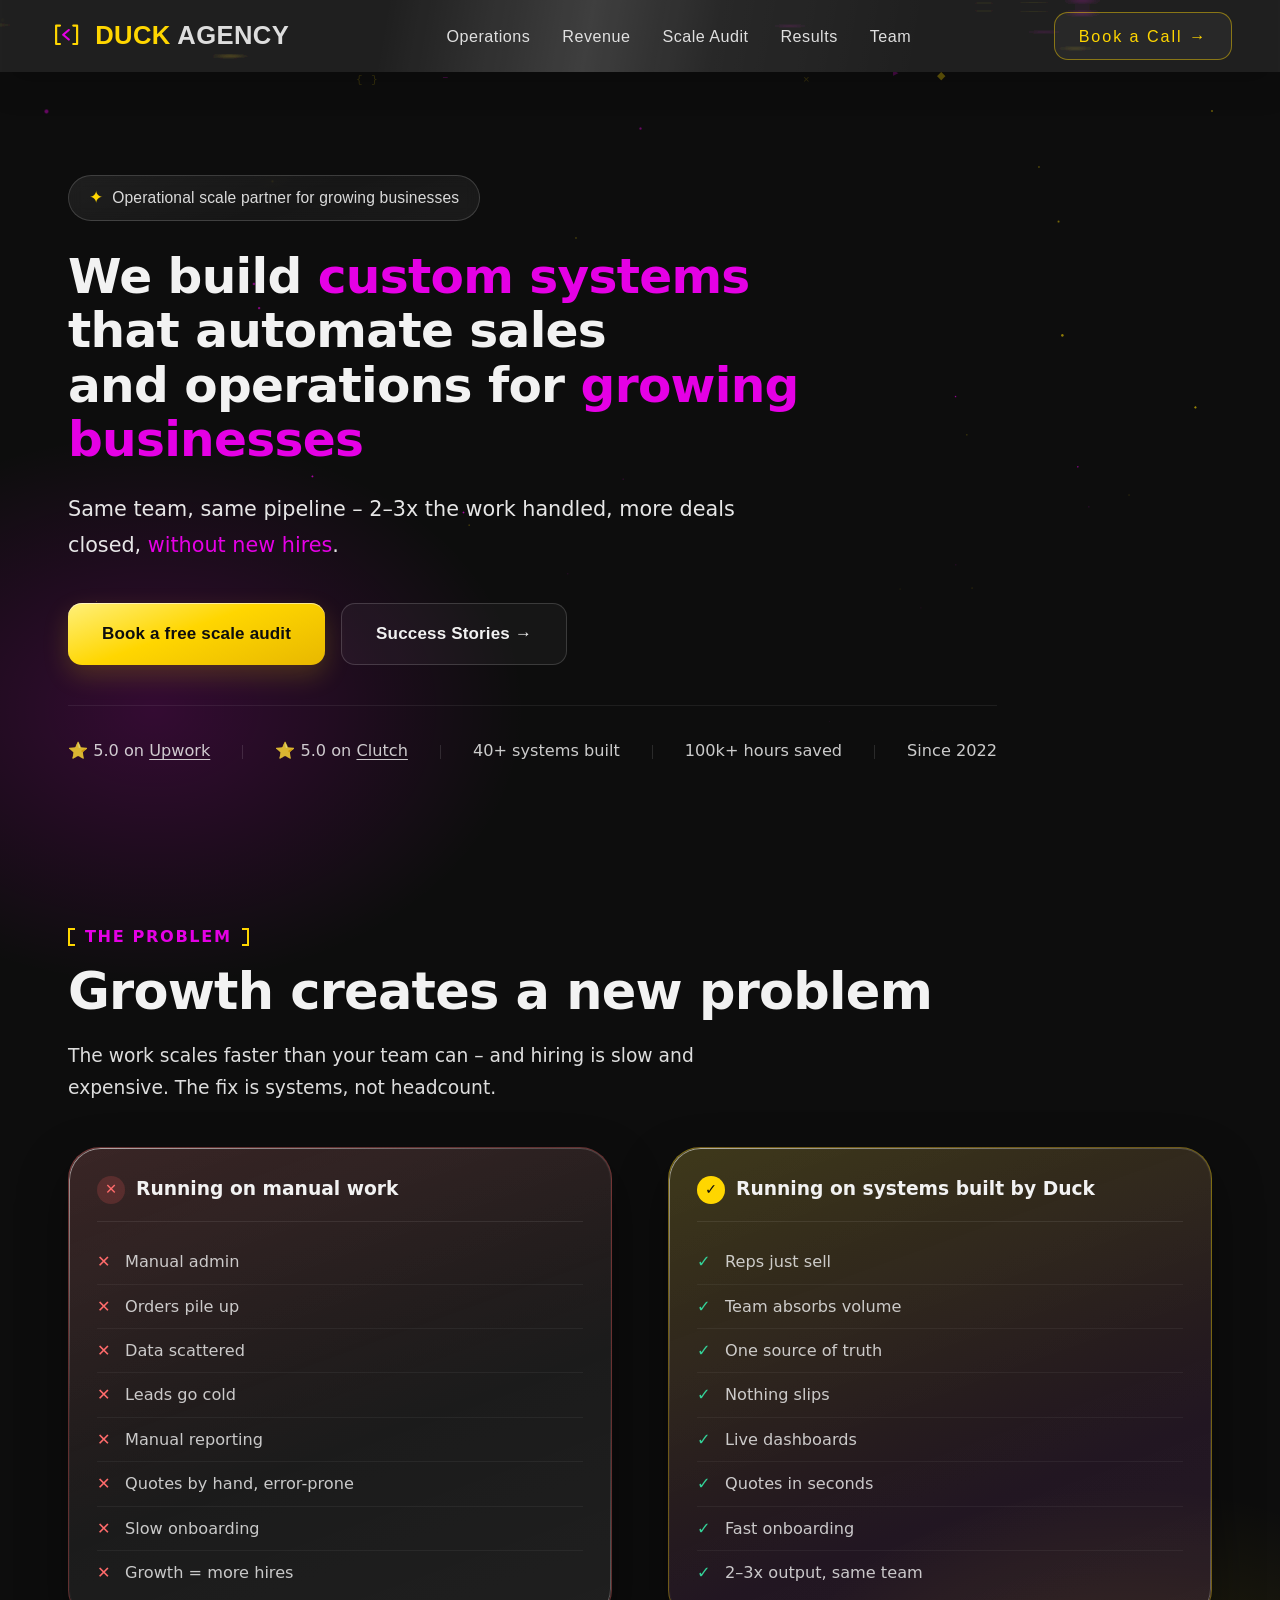
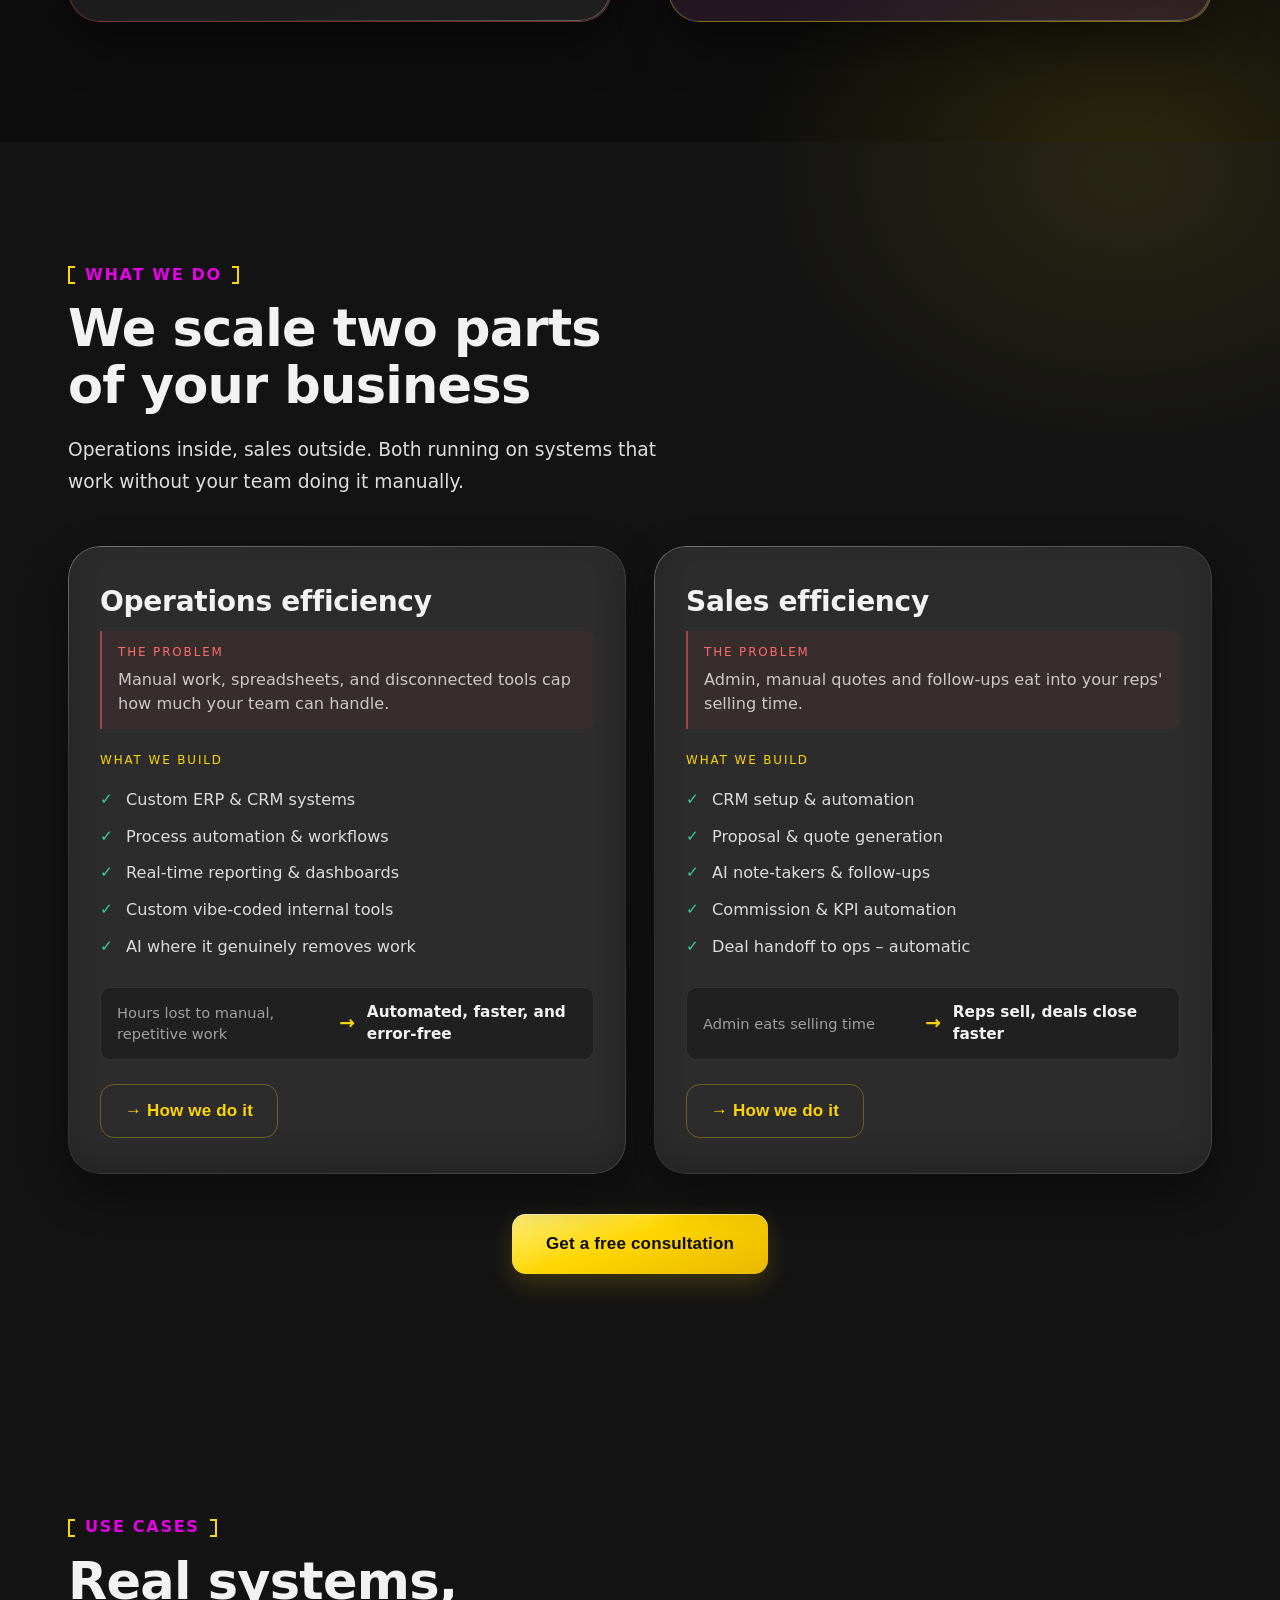
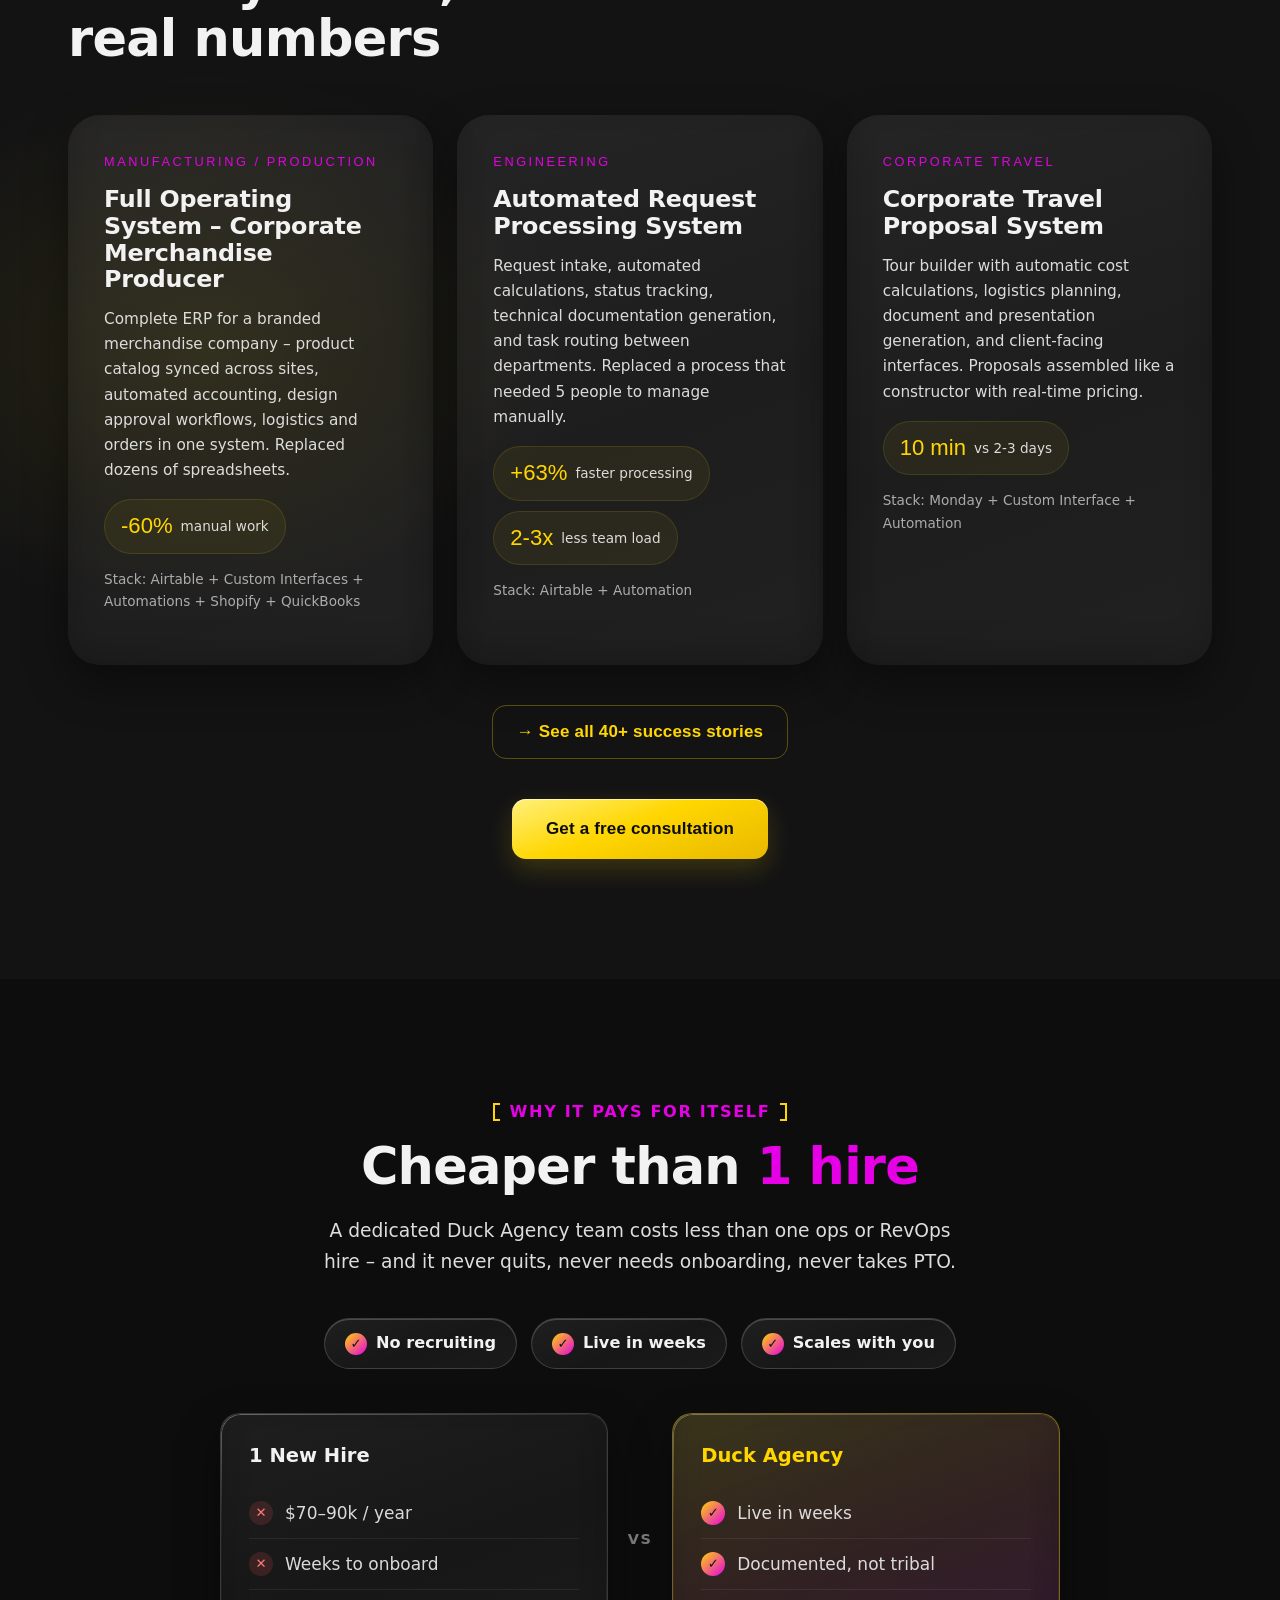
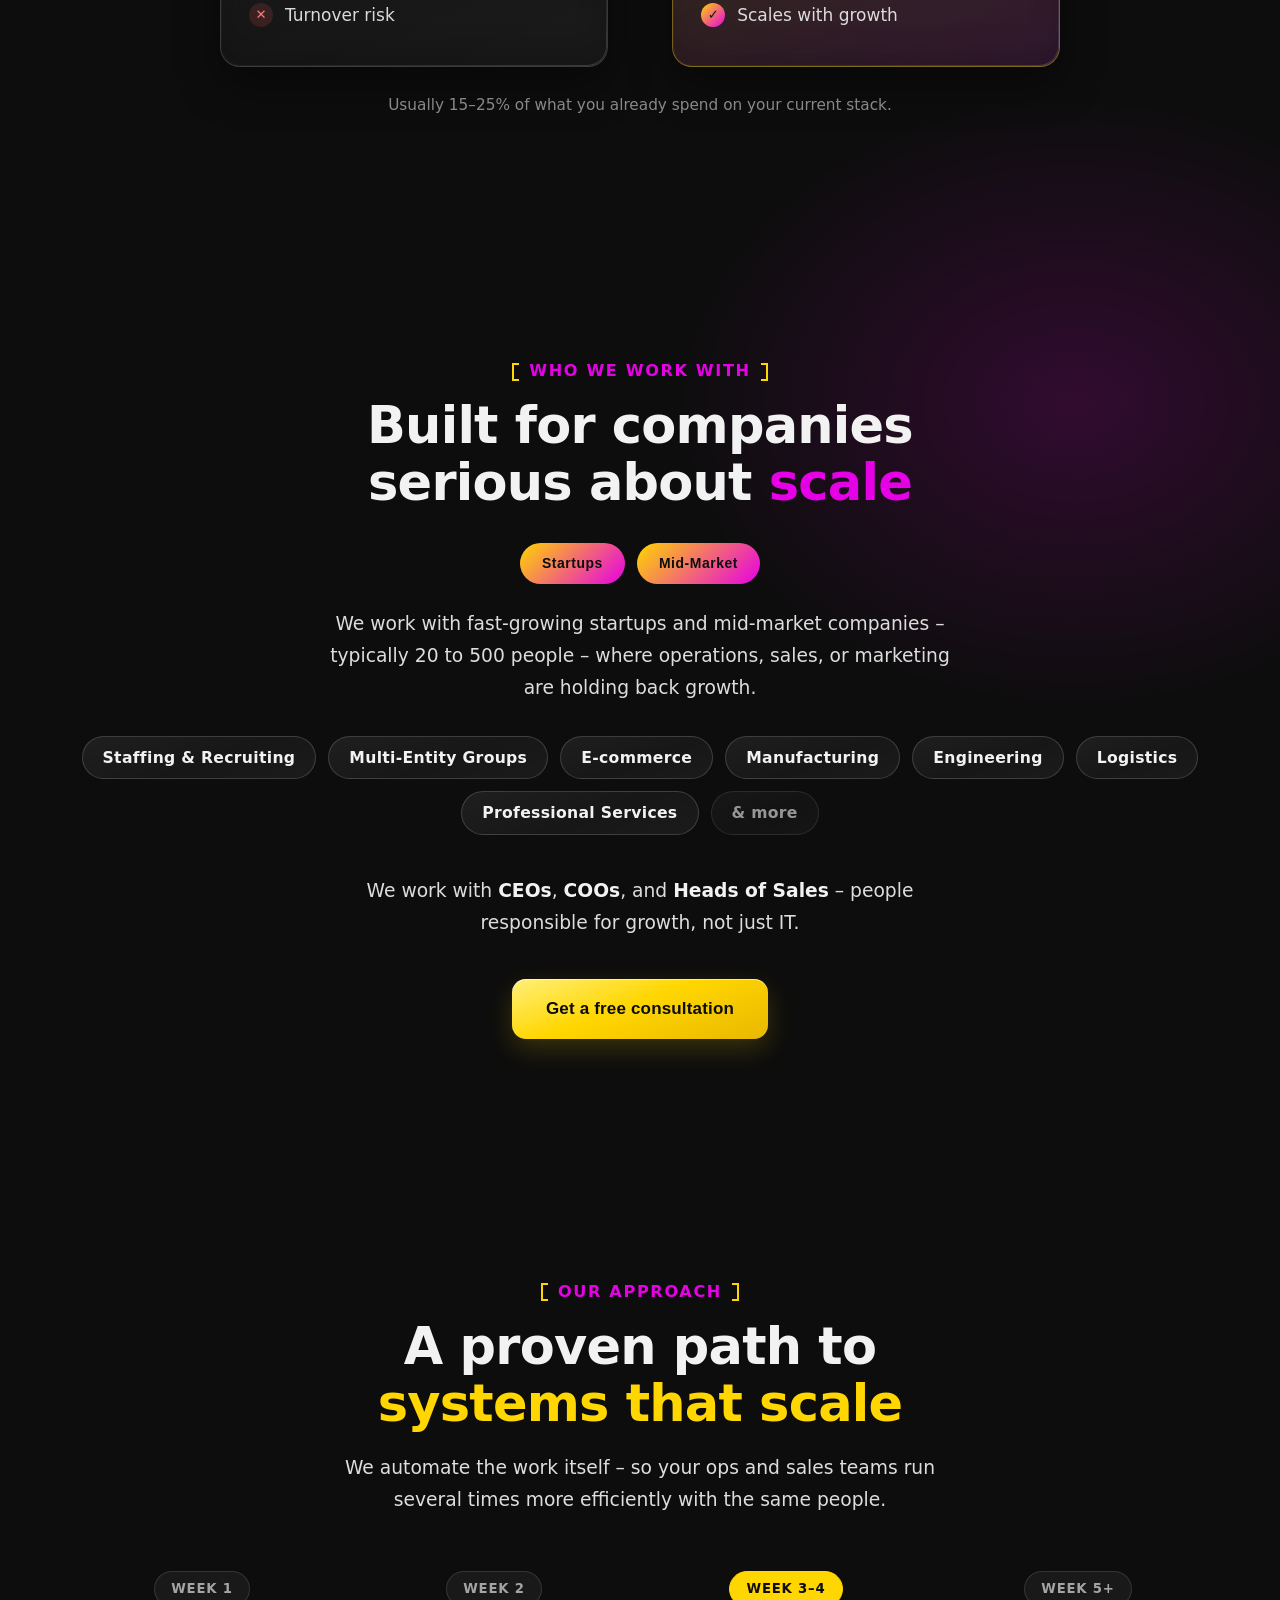
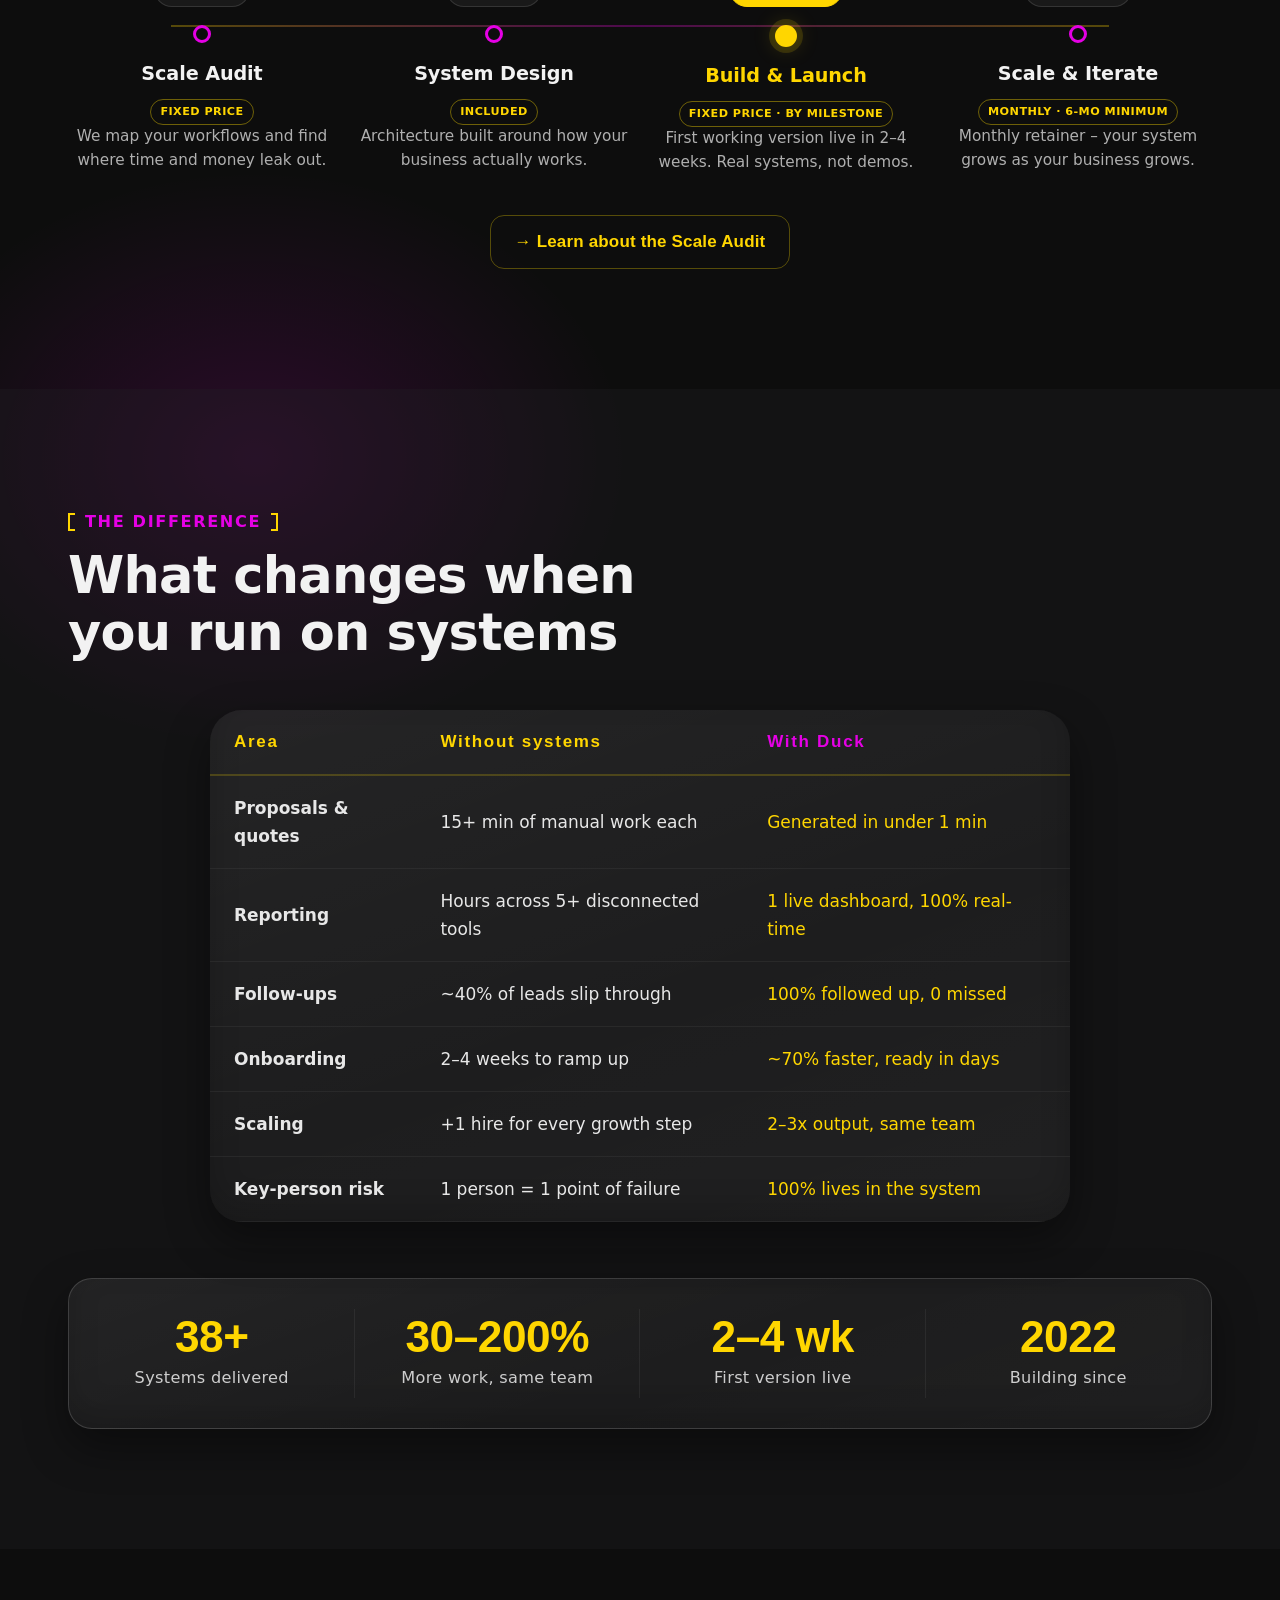
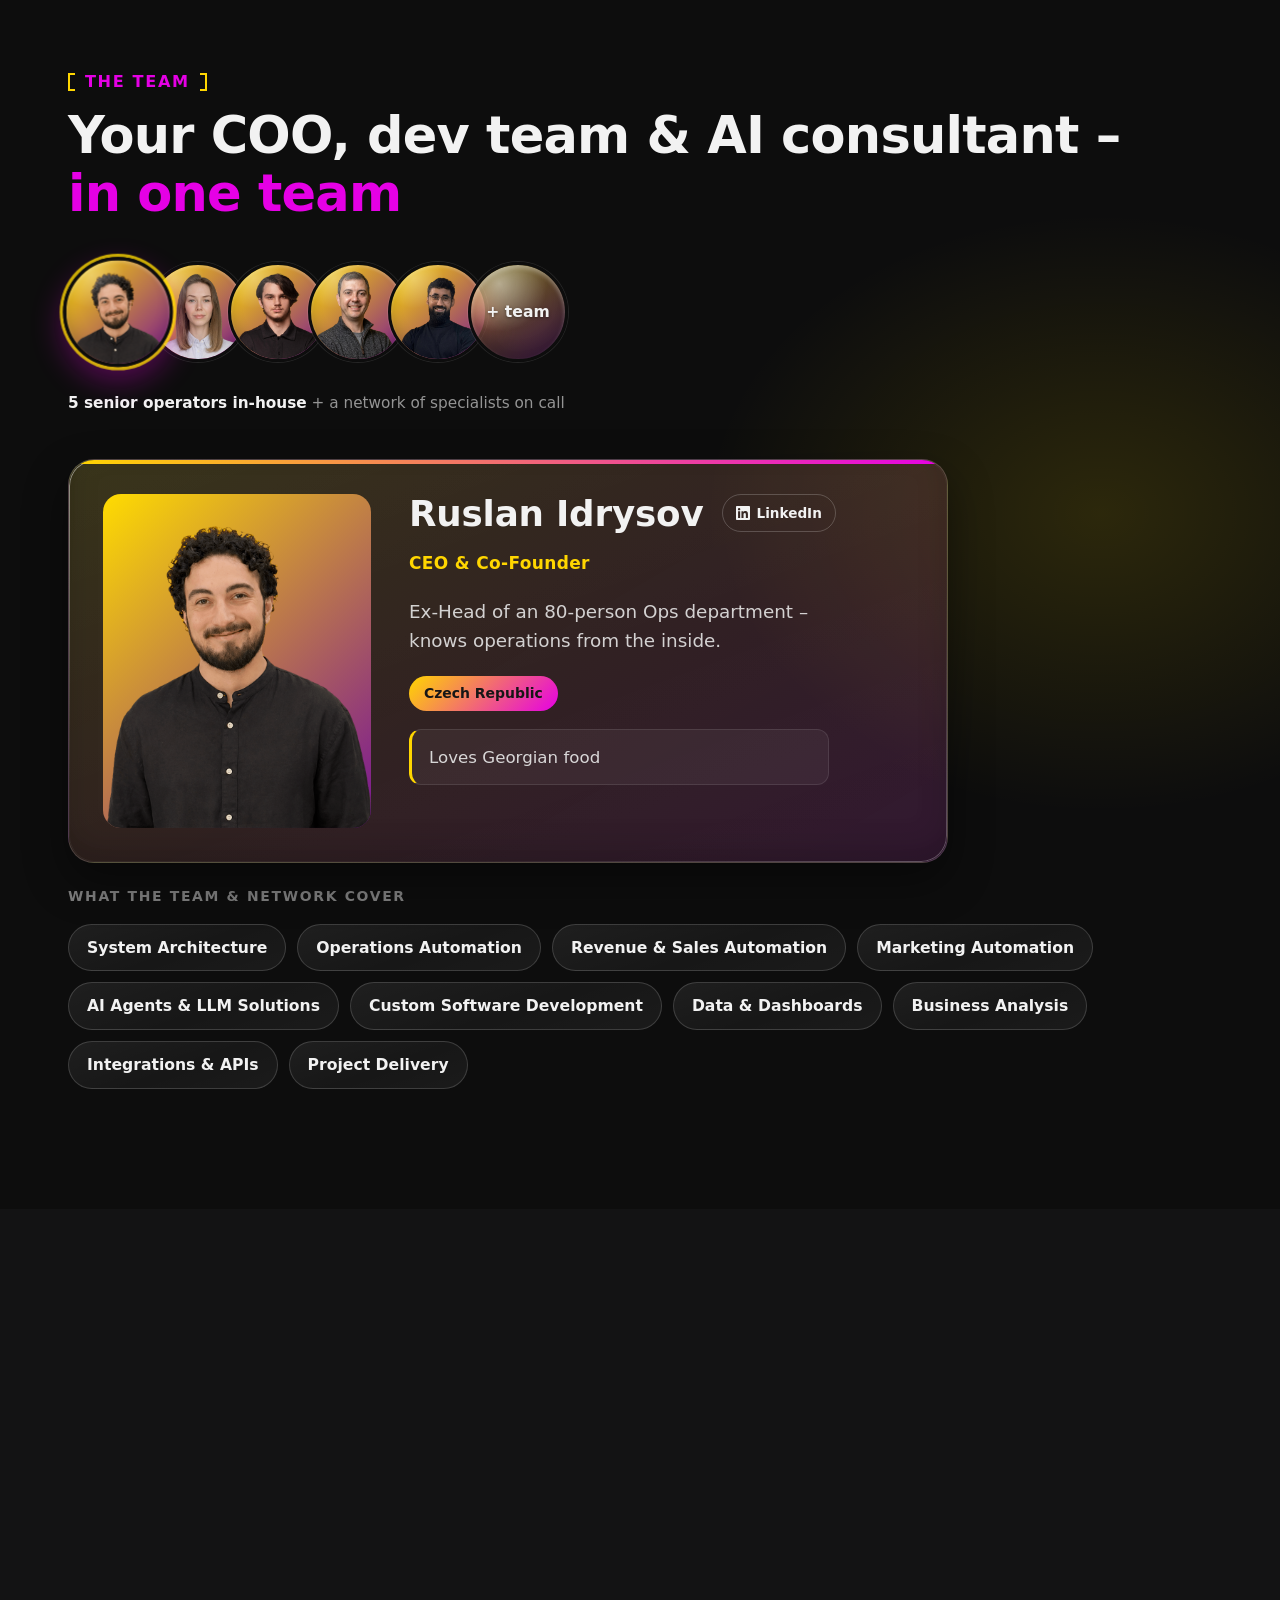
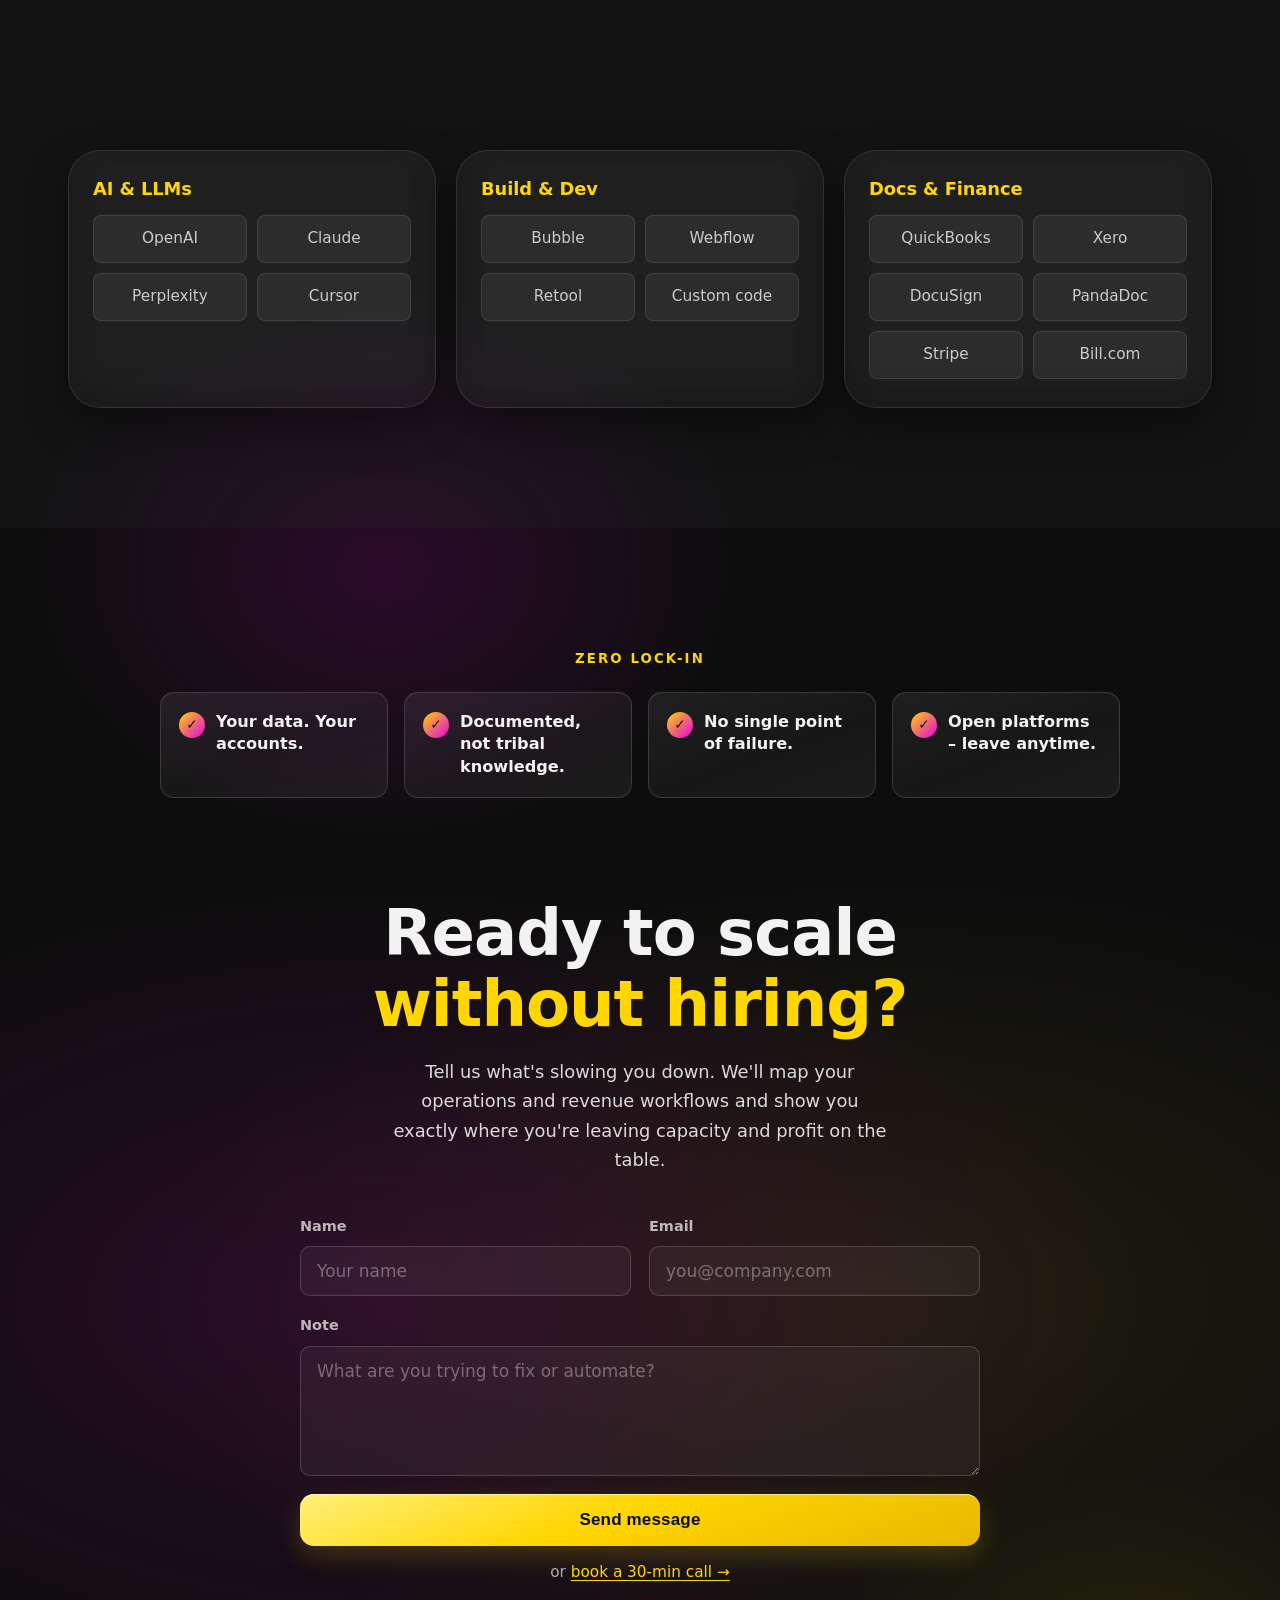
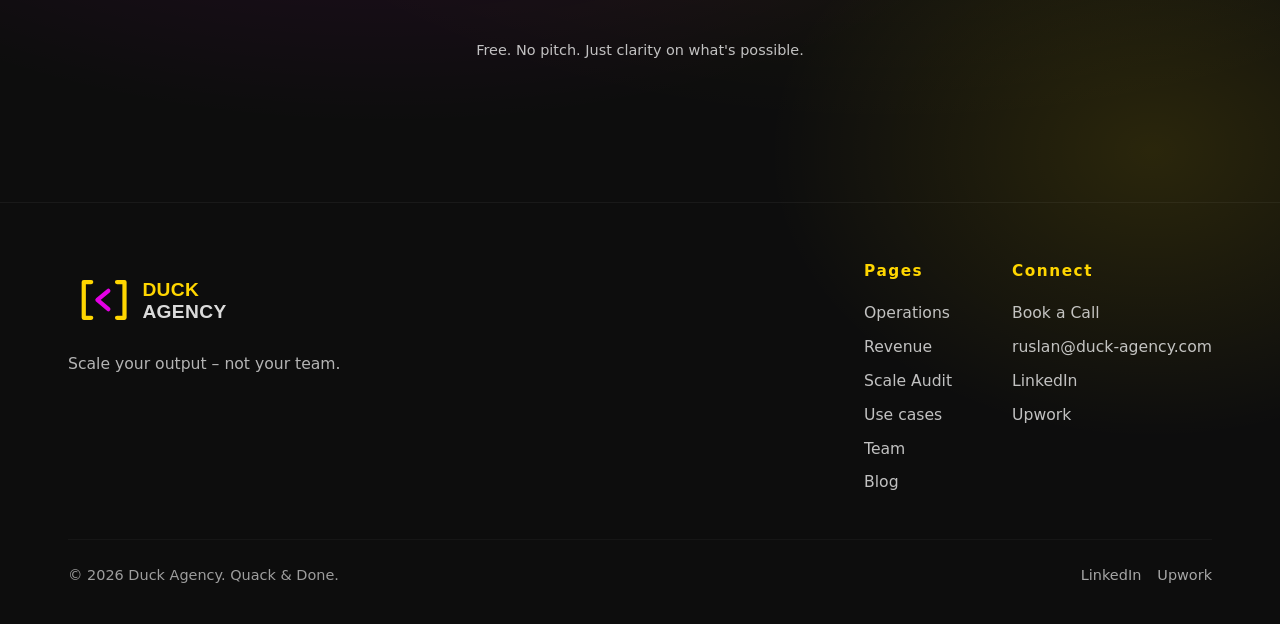
==== commit 1affa7bb: "Refresh visual design: liquid glass UI, new favicons/logos, hero polish - Apply duck-refresh.css ove" ====
--- a/index.html
+++ b/index.html
@@ -8,7 +8,11 @@
   <meta name="keywords" content="business automation, operations automation, revenue automation, scale business, custom ERP, custom CRM, process automation">
   <meta name="robots" content="index, follow, max-image-preview:large, max-snippet:-1, max-video-preview:-1">
   <link rel="canonical" href="https://duck-agency.com/">
-  <link rel="icon" type="image/png" href="assets/icon.png">
+  <link rel="icon" type="image/svg+xml" href="assets/icon-flat-small.svg">
+  <link rel="icon" type="image/png" sizes="32x32" href="assets/favicon-32.png">
+  <link rel="icon" type="image/png" sizes="16x16" href="assets/favicon-16.png">
+  <link rel="apple-touch-icon" sizes="180x180" href="assets/apple-touch-icon-180.png">
+  <link rel="manifest" href="site.webmanifest">
   <meta property="og:type" content="website">
   <meta property="og:url" content="https://duck-agency.com/">
   <meta property="og:site_name" content="Duck Agency">
@@ -17,15 +21,16 @@
   <meta name="twitter:card" content="summary_large_image">
   <meta name="twitter:title" content="Duck Agency – Scale Your Business Without Scaling Your Team">
   <meta name="twitter:description" content="We systemize and automate operations and revenue for growing businesses. Custom, done-for-you. 40+ systems built across 8 industries.">
-  <meta property="og:image" content="https://duck-agency.com/assets/logo_white_long.png">
-  <meta name="twitter:image" content="https://duck-agency.com/assets/logo_white_long.png">
+  <meta property="og:image" content="https://duck-agency.com/assets/og-image-1200x630.png">
+  <meta name="twitter:image" content="https://duck-agency.com/assets/og-image-1200x630.png">
   <link rel="stylesheet" href="style.css">
+  <link rel="stylesheet" href="duck-refresh.css">
   <!-- seo-extra -->
-  <meta name="theme-color" content="#161616">
+  <meta name="theme-color" content="#0D0D0D">
   <meta name="author" content="Duck Agency">
   <meta property="og:locale" content="en_US">
-  <meta property="og:image:alt" content="Duck Agency – operations & revenue automation">
-  <meta name="twitter:image:alt" content="Duck Agency – operations & revenue automation">
+  <meta property="og:image:alt" content="Duck Agency — Quack &amp; Done">
+  <meta name="twitter:image:alt" content="Duck Agency — Quack &amp; Done">
   <link rel="preconnect" href="https://fonts.googleapis.com">
   <link rel="preconnect" href="https://api.fontshare.com" crossorigin>
 
@@ -57,11 +62,25 @@
   </script>
 </head>
 <body>
+<svg style="position:absolute;width:0;height:0" aria-hidden="true">
+  <filter id="duck-glass-refraction" primitiveUnits="objectBoundingBox">
+    <feImage href="[data-uri]" x="0" y="0" width="1" height="1" preserveAspectRatio="none" result="map"/>
+    <feGaussianBlur in="SourceGraphic" stdDeviation="0.006" result="blur"/>
+    <feDisplacementMap in="blur" in2="map" scale="0.014" xChannelSelector="R" yChannelSelector="G"/>
+  </filter>
+
+  <!-- курсор: пропорции как в референсе (круг ~30px), поэтому scale=1 работает как задумано -->
+  <filter id="duck-glass-cursor" primitiveUnits="objectBoundingBox">
+    <feImage href="[data-uri]" x="0" y="0" width="1" height="1" preserveAspectRatio="none" result="cmap"/>
+    <feGaussianBlur in="SourceGraphic" stdDeviation="0.02" result="cblur"/>
+    <feDisplacementMap in="cblur" in2="cmap" scale="1" xChannelSelector="R" yChannelSelector="G"/>
+  </filter>
+</svg>
 
 <!-- NAV -->
 <nav class="nav">
   <div class="nav-inner">
-    <a href="index.html" class="nav-logo"><img src="assets/logo_white_long.png" alt="Duck Agency"></a>
+    <a href="index.html" class="nav-logo"><img src="assets/logo-nav-white.svg" alt="Duck Agency" width="210" height="34"></a>
     <div class="nav-links">
       <a href="operations.html">Operations</a>
       <a href="revenue.html">Revenue</a>
@@ -91,19 +110,20 @@
     <div class="particles"></div>
   </div>
   <div class="container">
+    <div class="hero-main">
     <div class="hero-badge hero-enter">
       <span class="spark">✦</span>
       Operational scale partner for growing businesses
     </div>
-    <h1 class="hero-enter">We build <span class="pink">custom systems</span> that automate operations and sales for <span class="pink">growing businesses</span></h1>
-    <p class="hero-sub hero-enter">Your team closes more deals, runs ops on autopilot, and generates more leads – handling 2–3x the work <span class="pink">without new hires</span>. <span style="white-space:nowrap">Custom-built</span> and done for you, end to end.</p>
+    <h1 class="hero-enter">We build <span class="pink">custom systems</span> that automate sales and&nbsp;operations for&nbsp;<span class="pink">growing businesses</span></h1>
+    <p class="hero-sub hero-enter">Same team, same pipeline – <span style="white-space:nowrap">2–3x</span> the work handled, more deals closed, <span class="pink">without new hires</span>.</p>
     <div class="hero-actions hero-enter">
       <a href="https://calendly.com/ruslan-duck-agency/30min" target="_blank" rel="noopener" class="btn btn-primary">Book a free scale audit</a>
       <a href="#cases" class="btn btn-secondary">Success Stories →</a>
     </div>
     <!-- Trust bar -->
-    <div class="hero-enter" style="margin-top:48px;padding-top:32px;border-top:1px solid rgba(255,255,255,0.07);animation-delay:0.7s">
-      <div style="display:flex;justify-content:center;align-items:center;flex-wrap:wrap;gap:8px 32px;margin-bottom:28px">
+    <div class="hero-enter" style="margin-top:40px;padding-top:32px;border-top:1px solid rgba(255,255,255,0.07);animation-delay:0.7s">
+      <div style="display:flex;justify-content:center;align-items:center;flex-wrap:wrap;gap:8px 32px">
         <span style="font-size:0.95rem;color:rgba(239,239,239,0.84)">⭐ 5.0 on <a href="https://www.upwork.com/freelancers/~01691c71b40f955a52" target="_blank" rel="noopener" style="color:rgba(239,239,239,0.84);text-decoration:underline;text-underline-offset:3px">Upwork</a></span>
         <span class="hero-sep"></span>
         <span style="font-size:0.95rem;color:rgba(239,239,239,0.84)">⭐ 5.0 on <a href="https://clutch.co" target="_blank" rel="noopener" style="color:rgba(239,239,239,0.84);text-decoration:underline;text-underline-offset:3px">Clutch</a></span>
@@ -114,7 +134,10 @@
         <span class="hero-sep"></span>
         <span style="font-size:0.95rem;color:rgba(239,239,239,0.84)">Since 2022</span>
       </div>
-      <p style="font-size:0.82rem;font-weight:700;letter-spacing:0.15em;text-transform:uppercase;color:rgba(239,239,239,0.64);margin-bottom:20px">40+ businesses trust Duck Agency</p>
+    </div>
+    </div>
+      <div class="reveal-on-scroll">
+      <p style="font-size:0.82rem;font-weight:700;letter-spacing:0.15em;text-transform:uppercase;color:rgba(239,239,239,0.64);margin-top:24px;margin-bottom:20px">40+ businesses trust Duck Agency</p>
       <div class="logo-carousel">
         <div class="logo-track">
           <img class="logo-img" src="assets/logo-odelet.png" alt="Odelet">
@@ -143,7 +166,7 @@
           <img class="logo-img" src="assets/logo-bazaraki.png" alt="" aria-hidden="true">
         </div>
       </div>
-    </div>
+      </div>
   </div>
 </section>
 
@@ -159,27 +182,27 @@
       <div class="pn-block neg fade-in">
         <div class="pn-head"><span class="pn-ic neg">✕</span> Running on manual work</div>
         <ul class="pn-list">
-          <li>Sales reps lose selling time to manual admin &amp; data entry</li>
-          <li>Orders pile up faster than the team can process them</li>
-          <li>Data scattered across 5+ disconnected tools</li>
-          <li>Leads go cold – follow-ups get forgotten</li>
-          <li>Reporting is hours of manual copy-paste</li>
-          <li>Proposals &amp; quotes built by hand, full of errors</li>
-          <li>Onboarding drags on for weeks</li>
-          <li>Every bit of growth means another hire</li>
+          <li>Manual admin</li>
+          <li>Orders pile up</li>
+          <li>Data scattered</li>
+          <li>Leads go cold</li>
+          <li>Manual reporting</li>
+          <li>Quotes by hand, error-prone</li>
+          <li>Slow onboarding</li>
+          <li>Growth = more hires</li>
         </ul>
       </div>
       <div class="pn-block pos fade-in">
         <div class="pn-head"><span class="pn-ic pos">✓</span> Running on systems built by Duck</div>
         <ul class="pn-list">
-          <li>Sales reps spend their time <strong>selling</strong> – automation handles the admin, so they close more</li>
-          <li>The team keeps up with rising order volume – processes are systemized and automated</li>
-          <li>One source of truth, synced in real time</li>
-          <li>Nothing slips – sequences follow up for you</li>
-          <li>Dashboards that update themselves, instantly</li>
-          <li>Proposals &amp; quotes generated in seconds</li>
-          <li>New hires productive in days, not weeks</li>
-          <li>Your team handles 2–3x the work, no new headcount</li>
+          <li>Reps just sell</li>
+          <li>Team absorbs volume</li>
+          <li>One source of truth</li>
+          <li>Nothing slips</li>
+          <li>Live dashboards</li>
+          <li>Quotes in seconds</li>
+          <li>Fast onboarding</li>
+          <li>2–3x output, same team</li>
         </ul>
       </div>
     </div>
@@ -192,7 +215,7 @@
     <div style="text-align:left;margin-bottom:48px">
       <span class="section-eyebrow fade-in">What we do</span>
       <h2 class="section-title fade-in">We scale two parts<br>of your business</h2>
-      <p class="section-sub fade-in" style="margin:0">Operations inside, revenue outside (sales + marketing). Both running on systems that work without your team doing it manually.</p>
+      <p class="section-sub fade-in" style="margin:0">Operations inside, sales outside. Both running on systems that work without your team doing it manually.</p>
     </div>
     <div style="display:grid;grid-template-columns:repeat(2,1fr);gap:28px" class="tools-two-col">
       <div class="service-card fade-in stagger-1">
@@ -217,23 +240,23 @@
         <a href="operations.html" class="btn btn-ghost">→ How we do it</a>
       </div>
       <div class="service-card fade-in stagger-2">
-        <h3>Revenue efficiency</h3>
+        <h3>Sales efficiency</h3>
         <div class="svc-pain">
           <span class="svc-pain-label">The problem</span>
-          <p>Leads slip, follow-ups get forgotten, and proposals eat your sellers' time.</p>
+          <p>Admin, manual quotes and follow-ups eat into your reps' selling time.</p>
         </div>
         <span class="svc-build-label">What we build</span>
         <ul class="checks">
           <li>CRM setup &amp; automation</li>
           <li>Proposal &amp; quote generation</li>
-          <li>AI note-takers &amp; follow-up sequences</li>
-          <li>Outbound automation (Clay, Apollo, LinkedIn)</li>
-          <li>Social media &amp; content automation</li>
+          <li>AI note-takers &amp; follow-ups</li>
+          <li>Commission &amp; KPI automation</li>
+          <li>Deal handoff to ops – automatic</li>
         </ul>
         <div class="svc-result">
-          <span class="sr-before">Leads slip, admin eats selling time</span>
+          <span class="sr-before">Admin eats selling time</span>
           <span class="sr-arrow">→</span>
-          <span class="sr-after">More leads, more deals closed</span>
+          <span class="sr-after">Reps sell, deals close faster</span>
         </div>
         <a href="revenue.html" class="btn btn-ghost">→ How we do it</a>
       </div>
@@ -373,40 +396,55 @@
   <div class="block-cta"><a href="#contact" class="btn btn-primary">Get a free consultation</a></div>
 </section>
 
-<!-- BLOCK 03b: GROWTH FLYWHEEL -->
-<section class="section-pad" id="flywheel">
-  <div class="container">
-    <div style="text-align:center;margin-bottom:48px">
-      <span class="section-eyebrow fade-in">The flywheel</span>
-      <h2 class="section-title fade-in">Each part feeds<br>the <span class="pink">next</span></h2>
-      <p class="section-sub fade-in" style="margin:0 auto">Automate one part and it compounds – each output fuels the next. Then it spins again, faster.</p>
-    </div>
-    <div class="flywheel">
-      <div class="fw-stage fade-in stagger-1">
-        <h4>Lead generation, automated</h4>
-        <p>Outbound, follow-ups and content run on autopilot.</p>
-        <div class="fw-out">More leads</div>
-      </div>
-      <div class="fw-arrow fade-in stagger-1">→</div>
-      <div class="fw-stage fade-in stagger-2">
-        <h4>Sales, supercharged</h4>
-        <p>Automated pipeline, proposals and follow-up – reps just close.</p>
-        <div class="fw-out">More sales</div>
-      </div>
-      <div class="fw-arrow fade-in stagger-2">→</div>
-      <div class="fw-stage fade-in stagger-3">
-        <h4>Operations that absorb it</h4>
-        <p>Systemized ops absorb the volume – <span style="white-space:nowrap">2–3x</span> the work, no new hires.</p>
-        <div class="fw-out">More orders, handled</div>
-      </div>
-    </div>
-    <div class="fw-converge fade-in">↓ all three compound into ↓</div>
-    <div class="fw-result fade-in">
-      <span class="fw-result-label">The result</span>
-      <span class="fw-result-big">Scale</span>
-      <span class="fw-result-sub">profitable growth without growing your team</span>
-      <span class="fw-result-loop"><span class="fw-loop-ic">↺</span> then it feeds back into lead generation – and the flywheel spins faster</span>
-    </div>
+<!-- BLOCK 03b: CHEAPER THAN 1 HIRE -->
+<section class="section-pad" id="value">
+  <style>
+    #value .value-lead{text-align:center;margin-bottom:40px}
+    #value .value-points{display:flex;flex-wrap:wrap;justify-content:center;gap:14px;margin-bottom:44px}
+    #value .vp{display:inline-flex;align-items:center;gap:9px;padding:11px 20px;border-radius:999px;border:1px solid rgba(255,255,255,.16);background:var(--glass-bg);box-shadow:inset 0 1px 0 rgba(255,255,255,.2);font-weight:600;font-size:.95rem}
+    #value .vp .vp-ic{display:inline-flex;align-items:center;justify-content:center;width:22px;height:22px;border-radius:50%;background:linear-gradient(135deg,var(--yellow),var(--pink));color:#161616;font-weight:900;font-size:.78rem}
+    #value .hire-compare{display:grid;grid-template-columns:1fr auto 1fr;align-items:center;gap:20px;max-width:840px;margin:0 auto}
+    #value .hc-col{border-radius:20px;padding:26px 28px;border:1px solid rgba(255,255,255,.14);box-shadow:var(--glass-shadow)}
+    #value .hc-neg{background:var(--glass-bg)}
+    #value .hc-pos{background:linear-gradient(160deg,rgba(255,220,0,.12),rgba(255,0,245,.1)),var(--glass-bg);border-color:rgba(255,220,0,.35)}
+    #value .hc-head{font-size:1.15rem;font-weight:800;margin-bottom:16px}
+    #value .hc-pos .hc-head{color:var(--yellow)}
+    #value .hc-row{display:flex;align-items:center;gap:12px;padding:11px 0;font-size:1rem;color:rgba(239,239,239,.9)}
+    #value .hc-row + .hc-row{border-top:1px solid rgba(255,255,255,.07)}
+    #value .hc-ic{flex:0 0 24px;width:24px;height:24px;border-radius:50%;display:inline-flex;align-items:center;justify-content:center;font-size:.78rem;font-weight:900}
+    #value .hc-neg .hc-ic{background:rgba(255,90,90,.15);color:#ff7a7a}
+    #value .hc-pos .hc-ic{background:linear-gradient(135deg,var(--yellow),var(--pink));color:#161616}
+    #value .hc-vs{font-weight:800;color:rgba(239,239,239,.5);font-size:.85rem;text-transform:uppercase;letter-spacing:.1em}
+    #value .value-note{text-align:center;margin-top:26px;font-size:.9rem;color:rgba(239,239,239,.55)}
+    @media(max-width:640px){#value .hire-compare{grid-template-columns:1fr;gap:14px}}
+  </style>
+  <div class="container">
+    <div class="value-lead">
+      <span class="section-eyebrow fade-in">Why it pays for itself</span>
+      <h2 class="section-title fade-in">Cheaper than <span class="pink">1 hire</span></h2>
+      <p class="section-sub fade-in" style="margin:0 auto;max-width:660px">A dedicated Duck Agency team costs less than one ops or RevOps hire – and it never quits, never needs onboarding, never takes PTO.</p>
+    </div>
+    <div class="value-points fade-in">
+      <span class="vp"><span class="vp-ic">✓</span> No recruiting</span>
+      <span class="vp"><span class="vp-ic">✓</span> Live in weeks</span>
+      <span class="vp"><span class="vp-ic">✓</span> Scales with you</span>
+    </div>
+    <div class="hire-compare fade-in">
+      <div class="hc-col hc-neg">
+        <div class="hc-head">1 New Hire</div>
+        <div class="hc-row"><span class="hc-ic">✕</span> $70–90k / year</div>
+        <div class="hc-row"><span class="hc-ic">✕</span> Weeks to onboard</div>
+        <div class="hc-row"><span class="hc-ic">✕</span> Turnover risk</div>
+      </div>
+      <div class="hc-vs">vs</div>
+      <div class="hc-col hc-pos">
+        <div class="hc-head">Duck Agency</div>
+        <div class="hc-row"><span class="hc-ic">✓</span> Live in weeks</div>
+        <div class="hc-row"><span class="hc-ic">✓</span> Documented, not tribal</div>
+        <div class="hc-row"><span class="hc-ic">✓</span> Scales with growth</div>
+      </div>
+    </div>
+    <p class="value-note fade-in">Usually 15–25% of what you already spend on your current stack.</p>
   </div>
 </section>
 
@@ -423,11 +461,12 @@
     </div>
     <p class="section-sub fade-in" style="text-align:center;max-width:620px;margin:0 auto 32px">We work with fast-growing startups and mid-market companies – typically 20 to 500 people – where operations, sales, or marketing are holding back growth.</p>
     <div style="display:flex;flex-wrap:wrap;justify-content:center;gap:12px;margin-bottom:40px" class="fade-in">
+      <span class="industry-chip">Staffing &amp; Recruiting</span>
+      <span class="industry-chip">Multi-Entity Groups</span>
       <span class="industry-chip">E-commerce</span>
       <span class="industry-chip">Manufacturing</span>
       <span class="industry-chip">Engineering</span>
       <span class="industry-chip">Logistics</span>
-      <span class="industry-chip">Real Estate</span>
       <span class="industry-chip">Professional Services</span>
       <span class="industry-chip" style="opacity:0.6">&amp; more</span>
     </div>
@@ -438,6 +477,9 @@
 
 <!-- BLOCK 06: OUR APPROACH -->
 <section class="section-pad" id="process">
+  <style>
+    #process .rm-tag{display:inline-block;margin-top:6px;font-size:.66rem;font-weight:700;letter-spacing:.04em;text-transform:uppercase;color:var(--yellow);border:1px solid rgba(255,220,0,.4);border-radius:999px;padding:3px 9px;white-space:nowrap}
+  </style>
   <div class="container">
     <div style="text-align:center;margin-bottom:56px">
       <span class="section-eyebrow fade-in">Our approach</span>
@@ -449,24 +491,28 @@
         <div class="rm-week">Week 1</div>
         <div class="rm-dot"></div>
         <h4>Scale Audit</h4>
+        <span class="rm-tag">Fixed price</span>
         <p>We map your workflows and find where time and money leak out.</p>
       </div>
       <div class="rm-step fade-in stagger-2">
         <div class="rm-week">Week 2</div>
         <div class="rm-dot"></div>
         <h4>System Design</h4>
+        <span class="rm-tag">Included</span>
         <p>Architecture built around how your business actually works.</p>
       </div>
       <div class="rm-step highlight fade-in stagger-3">
         <div class="rm-week">Week 3–4</div>
         <div class="rm-dot"></div>
         <h4>Build &amp; Launch</h4>
+        <span class="rm-tag">Fixed price · by milestone</span>
         <p>First working version live in 2–4 weeks. Real systems, not demos.</p>
       </div>
       <div class="rm-step fade-in stagger-4">
         <div class="rm-week">Week 5+</div>
         <div class="rm-dot"></div>
         <h4>Scale &amp; Iterate</h4>
+        <span class="rm-tag">Monthly · 6-mo minimum</span>
         <p>Monthly retainer – your system grows as your business grows.</p>
       </div>
     </div>
@@ -529,7 +575,7 @@
     <!-- Stats row -->
     <div class="stats-inner scale-in" style="margin-top:56px">
       <div class="stat">
-        <div class="stat-num" data-count="40" data-suffix="+">0</div>
+        <div class="stat-num" data-count="40" data-suffix="+">40+</div>
         <div class="stat-label">Systems delivered</div>
       </div>
       <div class="stat">
@@ -557,14 +603,18 @@
     </div>
     <style>
       #team .team-cap .stack{display:flex;align-items:center;margin-bottom:30px}
-      #team .team-cap .av{position:relative;width:100px;height:100px;border-radius:50%;border:3px solid var(--black);margin-left:-20px;padding:0;background:linear-gradient(135deg,#FFDC00 0%,#781496 100%);box-shadow:0 0 0 1px rgba(255,255,255,.1);transition:transform .45s cubic-bezier(.16,1,.3,1),box-shadow .4s ease;cursor:pointer}
+      #team .team-cap .av{position:relative;width:100px;height:100px;border-radius:50%;border:3px solid var(--black);margin-left:-20px;padding:0;background:linear-gradient(135deg,#FFDC00 0%,#781496 100%);box-shadow:0 0 0 1px rgba(255,255,255,.1),inset 0 2px 3px rgba(255,255,255,.22),inset 0 -8px 12px rgba(0,0,0,.16);transition:transform .45s cubic-bezier(.16,1,.3,1),box-shadow .4s ease;cursor:pointer;overflow:hidden}
+      #team .team-cap .av::after{content:'';position:absolute;inset:0;border-radius:50%;background:radial-gradient(circle at 24% 14%,rgba(255,255,255,.32),rgba(255,255,255,0) 28%);mix-blend-mode:screen;pointer-events:none;z-index:2}
       #team .team-cap .av:first-child{margin-left:0}
       #team .team-cap .av img{width:100%;height:100%;border-radius:50%;object-fit:cover;object-position:top;display:block}
-      #team .team-cap .av:hover,#team .team-cap .av.active{transform:scale(1.1);z-index:40;box-shadow:0 0 0 3px rgba(255,220,0,.78),0 12px 30px rgba(255,0,245,.32)}
-      #team .team-cap .more-circle{width:100px;height:100px;border-radius:50%;margin-left:-20px;border:3px solid var(--black);background:linear-gradient(135deg,#FFDC00 0%,#781496 100%);display:flex;align-items:center;justify-content:center;color:#161616;font-weight:900;font-size:.92rem;text-align:center;line-height:1.1}
+      #team .team-cap .av:hover,#team .team-cap .av.active{transform:scale(1.1);z-index:40;box-shadow:0 0 0 3px rgba(255,220,0,.78),0 12px 30px rgba(255,0,245,.32),inset 0 2px 3px rgba(255,255,255,.22),inset 0 -8px 12px rgba(0,0,0,.14)}
+      #team .team-cap .more-circle{position:relative;overflow:hidden;width:100px;height:100px;border-radius:50%;margin-left:-20px;border:3px solid var(--black);background:linear-gradient(150deg,rgba(255,220,0,.4),rgba(120,20,150,.4)),var(--glass-bg);-webkit-backdrop-filter:blur(14px) saturate(170%);backdrop-filter:blur(14px) saturate(170%);box-shadow:0 0 0 1px rgba(255,255,255,.1),inset 0 3px 4px rgba(255,255,255,.35),inset 0 -12px 18px rgba(0,0,0,.28);display:flex;align-items:center;justify-content:center;color:var(--white);font-weight:900;font-size:.92rem;text-align:center;line-height:1.1;text-shadow:0 1px 3px rgba(0,0,0,.4)}
+      #team .team-cap .more-circle::after{content:'';position:absolute;inset:0;border-radius:50%;background:radial-gradient(circle at 30% 20%,rgba(255,255,255,.5),rgba(255,255,255,0) 48%);mix-blend-mode:screen;pointer-events:none;z-index:0}
+      #team .team-cap .more-circle span{position:relative;z-index:1}
       /* persistent detail card */
-      #team .team-cap .tx-detail{display:flex;gap:38px;align-items:stretch;position:relative;overflow:hidden;background:linear-gradient(150deg,rgba(255,220,0,.07),rgba(255,0,245,.07)) ,#1b1b1e;border:1px solid rgba(255,255,255,.1);border-radius:26px;padding:34px;margin-bottom:22px;max-width:880px;height:404px}
-      #team .team-cap .tx-detail::before{content:"";position:absolute;top:0;left:0;right:0;height:4px;background:linear-gradient(90deg,var(--yellow),var(--pink))}
+      #team .team-cap .tx-detail{display:flex;gap:38px;align-items:stretch;position:relative;isolation:isolate;overflow:hidden;background:linear-gradient(150deg,rgba(255,220,0,.12),rgba(255,0,245,.1)),var(--glass-bg);border:1px solid rgba(255,255,255,.14);border-radius:26px;padding:34px;margin-bottom:22px;max-width:880px;height:404px;box-shadow:var(--glass-shadow)}
+      #team .team-cap .tx-detail::before{content:"";position:absolute;top:0;left:0;right:0;height:4px;background:linear-gradient(90deg,var(--yellow),var(--pink));z-index:3}
+      #team .team-cap .tx-detail::after{content:"";position:absolute;inset:0;border-radius:inherit;padding:1px;background:linear-gradient(150deg,rgba(255,255,255,.5),rgba(255,255,255,.05) 35%,rgba(255,255,255,.03) 70%,rgba(255,255,255,.28));-webkit-mask:linear-gradient(#000 0 0) content-box,linear-gradient(#000 0 0);-webkit-mask-composite:xor;mask:linear-gradient(#000 0 0) content-box,linear-gradient(#000 0 0);mask-composite:exclude;pointer-events:none;z-index:2}
       #team .team-cap .tx-photo{flex:0 0 268px;width:268px;align-self:stretch;border-radius:18px;overflow:hidden;background:linear-gradient(135deg,#FFDC00 0%,#781496 100%)}
       #team .team-cap .tx-photo img{width:100%;height:100%;object-fit:cover;object-position:top;display:block}
       #team .team-cap .tx-text{flex:1;display:flex;flex-direction:column;justify-content:flex-start}
@@ -598,7 +648,7 @@
       #team .team-cap .tx-note b{color:var(--white)}
       #team .team-cap .cap-title{font-size:.82rem;font-weight:700;letter-spacing:.12em;text-transform:uppercase;color:rgba(239,239,239,.5);margin:8px 0 16px}
       #team .team-cap .chips{display:flex;flex-wrap:wrap;gap:11px}
-      #team .team-cap .chip{padding:10px 18px;border-radius:999px;border:1px solid rgba(255,255,255,.14);background:rgba(255,255,255,.04);font-size:.92rem;font-weight:600;color:var(--white);transition:all .25s ease}
+      #team .team-cap .chip{padding:10px 18px;border-radius:999px;border:1px solid rgba(255,255,255,.16);background:var(--glass-bg);font-size:.92rem;font-weight:600;color:var(--white);transition:all .25s ease}
       #team .team-cap .chip:hover{border-color:transparent;background:linear-gradient(135deg,#FFDC00 0%,#781496 100%);color:#161616;transform:translateY(-2px)}
       #team .team-cap .chip.hot{border-color:transparent;background:linear-gradient(135deg,#FFDC00 0%,#781496 100%);color:#161616}
       @media(max-width:640px){
@@ -619,7 +669,7 @@
         <button type="button" class="tx-av av" data-img="assets/huram.png" data-name="Huram Karosanidze" data-role="Ops Automation Specialist" data-bio="Built 20+ operational systems across different industries." data-loc="Poland" data-fact="Loves robotics"><img src="assets/huram.png" alt="Huram Karosanidze"></button>
         <button type="button" class="tx-av av" data-img="assets/oleksandr-gulak.png" data-name="Oleksandr Gulak" data-role="Full Stack Developer" data-bio="6 years in development – building systems that actually work." data-loc="Ukraine" data-fact="Owner of the cutest chihuahua"><img src="assets/oleksandr-gulak.png" alt="Oleksandr Gulak"></button>
         <button type="button" class="tx-av av" data-img="assets/illia.png" data-name="Illia Stepanets" data-role="MVP Expert" data-bio="Built 25+ MVPs across different fields. Ships a fully functional MVP in days, not months." data-loc="Ukraine" data-fact="Ex-fitness coach"><img src="assets/illia.png" alt="Illia Stepanets"></button>
-        <div class="more-circle">+ team</div>
+        <div class="more-circle"><span>+ team</span></div>
       </div>
       <div class="tx-note"><b>5 senior operators in-house</b> + a network of specialists on call</div>
       <div class="tx-detail anim">
@@ -740,15 +790,6 @@
           <span class="logo-slot">Cursor</span>
         </div>
       </div>
-      <div class="challenge-card fade-in stagger-5">
-        <h4 style="margin-bottom:16px;color:var(--yellow)">Outbound &amp; Sales</h4>
-        <div class="logo-slot-grid">
-          <span class="logo-slot">Clay</span>
-          <span class="logo-slot">Apollo</span>
-          <span class="logo-slot">Instantly</span>
-          <span class="logo-slot">Lemlist</span>
-        </div>
-      </div>
       <div class="challenge-card fade-in stagger-6">
         <h4 style="margin-bottom:16px;color:var(--yellow)">Build &amp; Dev</h4>
         <div class="logo-slot-grid">
@@ -773,6 +814,27 @@
   </div>
 </section>
 
+<!-- TRUST ROW (Zero lock-in) -->
+<section class="section-pad" id="trust" style="padding-bottom:0">
+  <style>
+    #trust .trust-label{display:block;text-align:center;font-size:.78rem;font-weight:700;letter-spacing:.16em;text-transform:uppercase;color:var(--yellow);margin-bottom:22px}
+    #trust .trust-items{display:grid;grid-template-columns:repeat(4,1fr);gap:16px;max-width:960px;margin:0 auto}
+    #trust .trust-item{display:flex;align-items:flex-start;gap:11px;padding:18px 18px;border-radius:14px;border:1px solid rgba(255,255,255,.14);background:var(--glass-bg);font-size:.95rem;font-weight:600;line-height:1.4}
+    #trust .trust-item .ti-ic{flex:0 0 26px;width:26px;height:26px;border-radius:50%;display:inline-flex;align-items:center;justify-content:center;background:linear-gradient(135deg,var(--yellow),var(--pink));color:#161616;font-weight:900;font-size:.8rem;margin-top:1px}
+    @media(max-width:820px){#trust .trust-items{grid-template-columns:repeat(2,1fr)}}
+    @media(max-width:460px){#trust .trust-items{grid-template-columns:1fr}}
+  </style>
+  <div class="container">
+    <span class="trust-label fade-in">Zero lock-in</span>
+    <div class="trust-items fade-in">
+      <div class="trust-item"><span class="ti-ic">✓</span> Your data. Your accounts.</div>
+      <div class="trust-item"><span class="ti-ic">✓</span> Documented, not tribal knowledge.</div>
+      <div class="trust-item"><span class="ti-ic">✓</span> No single point of failure.</div>
+      <div class="trust-item"><span class="ti-ic">✓</span> Open platforms – leave anytime.</div>
+    </div>
+  </div>
+</section>
+
 <!-- BOTTOM CTA + CONTACT FORM -->
 <section class="cta-section" id="contact">
   <div class="container">
@@ -806,7 +868,7 @@
   <div class="container">
     <div class="footer-inner">
       <div class="footer-brand">
-        <img src="assets/logo_white_2_lines.png" alt="Duck Agency">
+        <img src="assets/logo-footer-2lines.svg" alt="Duck Agency">
         <p>Scale your output – not your team.</p>
       </div>
       <div class="footer-links">
--- a/style.css
+++ b/style.css
@@ -426,13 +426,18 @@
 .hero {
   min-height: 100vh;
   display: flex;
-  align-items: center;
   position: relative;
   overflow: hidden;
   padding: 120px 0 56px;
 }
 
-.hero .container { position: relative; z-index: 2; }
+/* plain flex column with flex-basis:0% on hero-main: this is the classic
+   cross-browser-safe way to say "grow to fill leftover space, but never
+   shrink below your own content's height" — a nested grid-row + flex-stretch
+   combo turned out to not center reliably in Safari/iOS, this does. */
+.hero .container { position: relative; z-index: 2; display: flex; flex-direction: column; row-gap: 24px; }
+.hero .container .hero-main { flex: 1 1 0%; display: flex; flex-direction: column; align-items: flex-start; justify-content: center; }
+.hero .container .reveal-on-scroll { flex: 0 0 auto; }
 
 .hero-badge {
   display: inline-flex;
@@ -458,7 +463,16 @@
   line-height: 1;
 }
 
-.hero h1 { margin-bottom: 24px; }
+.hero h1 { margin-bottom: 24px; font-size: clamp(2rem, 3.8vw, 3.1rem); max-width: 70%; }
+
+@media (max-width: 768px) {
+  .hero h1 { max-width: none; margin-bottom: 18px; }
+  .hero-badge { padding: 7px 16px; font-size: 0.82rem; margin-bottom: 20px; }
+  .hero-sub { margin-bottom: 26px; }
+  .hero-actions { gap: 10px; }
+  .hero-actions .btn { padding: 12px 10px; font-size: 0.85rem; line-height: 1.25; gap: 4px; }
+  .hero .container { row-gap: 12px; }
+}
 
 .hero-sub {
   font-size: 1.15rem;
@@ -1630,8 +1644,8 @@
 
   .process-steps { grid-template-columns: repeat(2, 1fr); }
 
-  .hero-actions { flex-direction: column; }
-  .hero-actions .btn { width: 100%; justify-content: center; }
+  .hero-actions { flex-direction: row; flex-wrap: nowrap; gap: 10px; }
+  .hero-actions .btn { flex: 1 1 0; width: auto; min-width: 0; justify-content: center; white-space: normal; text-align: center; }
 
   .hero-duck { display: none; }
 
--- a/duck-refresh.css
+++ b/duck-refresh.css
@@ -0,0 +1,525 @@
+/* ═══════════════════════════════════════════════════════════
+   DUCK AGENCY — refresh layer under the new [ клюв ] identity
+   Подключать ПОСЛЕ style.css:
+     <link rel="stylesheet" href="style.css">
+     <link rel="stylesheet" href="duck-refresh.css">
+   Ничего не удаляет — только переопределяет токены и добавляет
+   компоненты. Откатывается снятием одной строки.
+   ═══════════════════════════════════════════════════════════ */
+
+/* ── 1. Токены под палитру знака ───────────────────────────── */
+:root {
+  --black:  #0D0D0D;   /* было #161616 */
+  --grey:   #1C1C1C;   /* было #202020 */
+  --yellow: #FFD600;   /* было #FFDC00 */
+  --pink:   #E500E5;   /* было #FF00F5 */
+  --white:  #F2F2F2;   /* было #EFEFEF */
+
+  --yellow-hi: #FFF07A;
+  --yellow-lo: #E8B800;
+  --pink-hi:   #FF5CFF;
+
+  --pink-soft:   rgba(229, 0, 229, 0.15);
+  --yellow-soft: rgba(255, 214, 0, 0.10);
+  --pink-glow:   rgba(229, 0, 229, 0.30);
+  --yellow-glow: rgba(255, 214, 0, 0.25);
+
+  /* радиусы подтянуты к squircle иконки (было 16 / 10) */
+  --radius:    24px;
+  --radius-sm: 14px;
+  --radius-lg: 32px;
+
+  /* стекло — по спеке "Liquid Glass, in CSS": ~14% белого, blur + saturate(160–200%), два inset-тени */
+  /* фон ровный: диагональный градиент давал грязное пятно в углу.
+     Толщину стекла держит тонкий рим по контуру (::before), а не заливка. */
+  --glass-bg: linear-gradient(160deg,
+              rgba(255,255,255,0.075), rgba(255,255,255,0.045) 55%, rgba(255,255,255,0.06));
+  --glass-blur: blur(24px) saturate(180%);
+  --glass-shadow: inset 0 -14px 30px rgba(0,0,0,0.18),
+                  0 18px 44px rgba(0,0,0,0.4);
+}
+
+/* corner-shape: squircle (Chrome 139+) здесь НЕ используем: свойство меняет
+   форму угла у самого блока, но не наследуется псевдоэлементами, поэтому
+   squircle-фон вылезал за круглую рим-обводку — углы "выпирали". */
+
+/* ── 2. Стеклянная поверхность (ядро стиля) ────────────────── */
+.glass-card,
+.glass-tile {
+  position: relative;
+  background: var(--glass-bg);
+  -webkit-backdrop-filter: var(--glass-blur);
+  backdrop-filter: var(--glass-blur);
+  border-radius: var(--radius-lg);
+  border: none;
+  box-shadow: var(--glass-shadow);
+  isolation: isolate;
+  overflow: hidden;
+}
+
+/* rim light — тот же градиент белого, что в иконке (85% сверху → 45% снизу) */
+.glass-card::after,
+.glass-tile::after {
+  content: '';
+  position: absolute;
+  inset: 0;
+  border-radius: inherit;
+  padding: 1px;
+  background: linear-gradient(150deg,
+    rgba(255,255,255,0.55),
+    rgba(255,255,255,0.06) 35%,
+    rgba(255,255,255,0.04) 70%,
+    rgba(255,255,255,0.32));
+  -webkit-mask: linear-gradient(#000 0 0) content-box, linear-gradient(#000 0 0);
+  -webkit-mask-composite: xor;
+  mask: linear-gradient(#000 0 0) content-box, linear-gradient(#000 0 0);
+  mask-composite: exclude;
+  pointer-events: none;
+  z-index: 2;
+}
+
+/* хроматическая кайма — жёлтый сверху-справа, magenta снизу-слева */
+.glass-card::before,
+.glass-tile::before {
+  content: '';
+  position: absolute;
+  inset: -40%;
+  background:
+    radial-gradient(circle at 92% 4%,  var(--yellow-soft), transparent 42%),
+    radial-gradient(circle at 8%  96%, var(--pink-soft),   transparent 46%);
+  pointer-events: none;
+  z-index: 0;
+}
+.glass-card > *, .glass-tile > * { position: relative; z-index: 1; }
+
+/* существующие карточки поднимаем до того же стекла — по всем страницам.
+   ВАЖНО: без backdrop-filter. У этих карточек от анимации появления остаётся
+   transform (.fade-in.visible), а Chrome в такой связке рисует подложку
+   необрезанной — вокруг карточки появляется светлый прямоугольник-призрак.
+   Позади них всё равно ровный фон, размывать нечего: стекло держат
+   полупрозрачная заливка + рим по контуру + внутренние тени.
+   Настоящий backdrop-filter остаётся там, где под элементом реально
+   проезжает контент: навбар и курсор. */
+.case-card, .service-card, .stat-card, .team-card, .stack-card,
+.challenge-card, .blog-card, .tool-card, .pain-card, .approach-card,
+.related-card {
+  position: relative;
+  border-radius: var(--radius-lg);
+  background: var(--glass-bg);
+  box-shadow: var(--glass-shadow);
+}
+
+/* specular rim здесь — через inset-тень в var(--glass-shadow) выше:
+   ::before/::after на .case-card/.service-card уже заняты hover-уголками (см. секцию 5),
+   поэтому блик даём через box-shadow, а не псевдоэлемент, чтобы не ломать уголки */
+
+/* stats-strip, comparison-table, industry-chips — та же стекломасса */
+.stats-inner, .bg-grey .stats-inner {
+  background: var(--glass-bg);
+  border-color: rgba(255,255,255,0.14);
+  box-shadow: var(--glass-shadow);
+}
+
+.comparison-table {
+  background: var(--glass-bg);
+  border-radius: var(--radius-lg);
+  border-collapse: separate;
+  border-spacing: 0;
+  box-shadow: var(--glass-shadow);
+  overflow: hidden;
+}
+
+.industry-chip {
+  background: var(--glass-bg);
+  border-color: rgba(255,255,255,0.16);
+}
+
+/* панели Problem-секции — liquid glass как в iOS 26 */
+.pn-block {
+  position: relative;
+  isolation: isolate;
+  overflow: hidden;
+  border-radius: var(--radius-lg);
+  box-shadow: inset 0 1px 0 rgba(255,255,255,0.16), 0 20px 50px rgba(0,0,0,0.4);
+}
+.pn-block.neg {
+  background: linear-gradient(160deg, rgba(255,90,90,0.12), rgba(255,255,255,0.015) 60%), var(--glass-bg);
+  border-color: rgba(255,90,90,0.3);
+}
+.pn-block.pos {
+  background: linear-gradient(160deg, rgba(255,214,0,0.14), rgba(229,0,229,0.05) 70%), var(--glass-bg);
+  border-color: rgba(255,214,0,0.34);
+}
+.pn-block::before {
+  content: '';
+  position: absolute;
+  inset: 0;
+  border-radius: inherit;
+  padding: 1px;
+  background: linear-gradient(150deg,
+    rgba(255,255,255,0.55),
+    rgba(255,255,255,0.05) 35%,
+    rgba(255,255,255,0.03) 70%,
+    rgba(255,255,255,0.3));
+  -webkit-mask: linear-gradient(#000 0 0) content-box, linear-gradient(#000 0 0);
+  -webkit-mask-composite: xor;
+  mask: linear-gradient(#000 0 0) content-box, linear-gradient(#000 0 0);
+  mask-composite: exclude;
+  pointer-events: none;
+  z-index: 2;
+}
+.pn-block > * { position: relative; z-index: 1; }
+
+/* мелкое стекло: бейдж в hero, мобильное меню, поля формы */
+.hero-badge {
+  background: var(--glass-bg);
+  border-color: rgba(255,255,255,0.16);
+}
+
+.mobile-menu {
+  background: rgba(13,13,13,0.55);
+  -webkit-backdrop-filter: blur(34px) saturate(150%);
+  backdrop-filter: blur(34px) saturate(150%);
+}
+
+/* client logo strip: takes up zero space by default (not just invisible),
+   so the hero content above gets the extra room while scrolled to top;
+   expands + fades in once the user starts scrolling */
+.reveal-on-scroll {
+  /* no overflow:hidden here on purpose: the logo strip inside breaks out to
+     full viewport width (width:100vw + negative margin), and clipping this
+     box would cut that bleed back down to the container's width. opacity:0
+     already fully hides the content while collapsed, so overflow isn't
+     needed for that — max-height alone is enough to zero out the layout space. */
+  max-height: 0;
+  opacity: 0;
+  transform: translateY(14px);
+  transition: opacity 0.6s ease, transform 0.6s ease, max-height 0.6s ease;
+}
+.reveal-on-scroll.visible {
+  max-height: 400px;
+  opacity: 1;
+  transform: translateY(0);
+}
+
+.contact-form input,
+.contact-form textarea,
+.calc-input-wrap input[type="number"] {
+  background: rgba(255,255,255,0.045);
+  border-color: rgba(255,255,255,0.16);
+}
+.contact-form input:focus,
+.contact-form textarea:focus {
+  background: rgba(255,255,255,0.07);
+}
+
+/* ── 3. Навигация — liquid glass в 3 слоя ────────────────────
+   1) база: blur+saturate+brightness на полупрозрачном фоне
+   2) преломление краёв: SVG feTurbulence→feGaussianBlur→feDisplacementMap
+      через backdrop-filter:url(#duck-glass-refraction) — только Chromium,
+      деградирует до чистого стекла слоя 1 в Safari/Firefox (@supports)
+   3) блик и обводка: несколько inset-теней (толщина стекла) + глянцевый
+      диагональный рефлекс поверх (::after, mix-blend-mode:screen)          */
+.nav {
+  position: fixed;
+  background: rgba(13,13,13,0.6);
+  -webkit-backdrop-filter: blur(26px) saturate(180%) brightness(1.1);
+  backdrop-filter: blur(26px) saturate(180%) brightness(1.1);
+  border-bottom: 1px solid rgba(255,255,255,0.08);
+  box-shadow:
+    inset 0 1px 0 rgba(255,255,255,0.35),
+    inset 1px 0 0 rgba(255,255,255,0.07),
+    inset -1px 0 0 rgba(255,255,255,0.07),
+    inset 0 -1px 0 rgba(255,255,255,0.03),
+    0 8px 30px rgba(0,0,0,0.25);
+}
+/* Chrome/Edge: настоящее преломление того, что скроллится под навбаром
+   (см. #duck-glass-refraction в начале <body>).
+   Блюр здесь намеренно почти убран — именно он "замыливал" искажение;
+   стекло читается за счёт изгиба света у кромки, а не за счёт мути. */
+@supports (backdrop-filter: url(#duck-glass-refraction)) or (-webkit-backdrop-filter: url(#duck-glass-refraction)) {
+  .nav {
+    background: rgba(255,255,255,.08);
+    border: none;
+    /* белый ободок 0 0 0 2px из примера здесь убран: на круглой кнопке это рим,
+       а на полосе во всю ширину он читается как белая линия снизу */
+    box-shadow: 0 16px 32px rgba(0,0,0,.12);
+    backdrop-filter: url(#duck-glass-refraction);
+    -webkit-backdrop-filter: url(#duck-glass-refraction);
+  }
+  .nav.scrolled {
+    background: rgba(255,255,255,.08);
+  }
+  .nav::after { content: none; }
+}
+.nav::after {
+  content: '';
+  position: absolute;
+  inset: 0;
+  background: linear-gradient(100deg,
+    rgba(255,255,255,0) 30%,
+    rgba(255,255,255,0.14) 46%,
+    rgba(255,255,255,0.04) 56%,
+    rgba(255,255,255,0) 72%);
+  mix-blend-mode: screen;
+  pointer-events: none;
+  z-index: 1;
+}
+.nav-inner { position: relative; z-index: 2; }
+.nav.scrolled {
+  background: rgba(13,13,13,0.88);
+  border-bottom-color: rgba(255,214,0,0.10);
+}
+.nav-logo img { height: 48px; max-width: 280px; }
+/* знак не крутим — по гайду знак не поворачивается */
+.nav-logo:hover img { transform: scale(1.05); }
+
+/* ── 4. Кнопки: стекло + жёлтая заливка ────────────────────── */
+.btn { border-radius: 14px; }
+
+.btn-primary {
+  background: linear-gradient(160deg, var(--yellow-hi), var(--yellow) 45%, var(--yellow-lo));
+  color: var(--black);
+  border: none;
+  box-shadow: inset 0 1px 0 rgba(255,255,255,0.55), 0 10px 26px rgba(255,214,0,0.18);
+}
+.btn-primary:hover {
+  transform: translateY(-3px);
+  box-shadow: inset 0 1px 0 rgba(255,255,255,0.6),
+              0 14px 38px var(--yellow-glow), 0 0 70px rgba(255,214,0,0.16);
+}
+
+.btn-secondary {
+  background: rgba(255,255,255,0.04);
+  border: 1px solid rgba(255,255,255,0.16);
+  color: var(--white);
+}
+.btn-secondary:hover {
+  border-color: var(--pink);
+  color: var(--pink);
+  box-shadow: 0 10px 30px rgba(229,0,229,0.18);
+}
+
+/* "Book a Call" в навигации жил своим стилем (острые углы, заливка-свайп) —
+   приводим к тому же стеклу и той же логике hover, что у остальных кнопок */
+.nav-cta {
+  border-radius: 14px;
+  border: 1px solid rgba(255,214,0,0.45);
+  background: rgba(255,255,255,0.04);
+  color: var(--yellow);
+  overflow: visible;
+}
+.nav-cta::before { content: none; }
+.nav-cta:hover {
+  border-color: var(--pink);
+  color: var(--pink);
+  background: rgba(255,255,255,0.06);
+  box-shadow: 0 10px 30px rgba(229,0,229,0.18);
+}
+
+/* ── 5. Мотив скобок — фирменный «клей» между знаком и сайтом ─ */
+
+/* eyebrow: квадратные скобки знака (обводка, не глиф) + розовый текст */
+.section-eyebrow {
+  color: var(--pink);
+  padding-left: 0;
+  display: inline-flex;
+  align-items: center;
+  gap: 10px;
+}
+.section-eyebrow::before,
+.section-eyebrow::after {
+  content: '';
+  display: inline-block;
+  position: static;
+  width: 7px;
+  height: 1.1em;
+  background: none;
+  transform: none;
+  border: 2px solid var(--yellow);
+}
+.section-eyebrow::before { border-right: none; }
+.section-eyebrow::after  { border-left: none; }
+
+/* тонкий рим по контуру — светлее сверху, слабее снизу: это и есть "толщина"
+   стекла. Раньше её изображала широкая заливка, из-за чего угол выглядел пятном. */
+.case-card, .service-card, .hc-col {
+  position: relative;
+  overflow: hidden;
+  /* контур рисует только рим ниже: свой border из style.css даёт вторую
+     линию в 1px рядом, и вместе они читаются как "карточка за карточкой" */
+  border: none;
+  --sheen: 0.5;
+}
+.case-card::before, .service-card::before, .hc-col::before {
+  content: '';
+  position: absolute;
+  inset: 0;
+  border-radius: inherit;
+  padding: 1px;
+  background: linear-gradient(165deg,
+    rgba(255,255,255,0.34),
+    rgba(255,255,255,0.05) 30%,
+    rgba(255,255,255,0.03) 70%,
+    rgba(255,255,255,0.16));
+  -webkit-mask: linear-gradient(#000 0 0) content-box, linear-gradient(#000 0 0);
+  -webkit-mask-composite: xor;
+  mask: linear-gradient(#000 0 0) content-box, linear-gradient(#000 0 0);
+  mask-composite: exclude;
+  pointer-events: none;
+  z-index: 2;
+}
+.case-card::after, .service-card::after, .hc-col::after {
+  content: '';
+  position: absolute;
+  top: -60%;
+  left: -70%;
+  width: 42%;
+  height: 220%;
+  background: linear-gradient(75deg,
+    rgba(255,255,255,0) 0%,
+    rgba(255,255,255,0.09) 46%,
+    rgba(255,255,255,0.02) 58%,
+    rgba(255,255,255,0) 100%);
+  transform: translateX(calc(var(--sheen) * 430%)) rotate(8deg);
+  opacity: 0;
+  pointer-events: none;
+  z-index: 3;
+  transition: opacity .4s ease, transform .5s cubic-bezier(.22,1,.36,1);
+}
+/* transform обязателен и здесь: в style.css у .service-card:hover::after /
+   .case-card:hover::before висит scaleX(1) от старой полоски-акцента, и при
+   наведении он перебивал позицию блика (тот улетал за край карточки) */
+.case-card:hover::after, .service-card:hover::after, .hc-col:hover::after {
+  opacity: 1;
+  transform: translateX(calc(var(--sheen) * 430%)) rotate(8deg);
+}
+.case-card:hover::before, .service-card:hover::before, .hc-col:hover::before {
+  transform: none;
+}
+@media (prefers-reduced-motion: reduce) {
+  .case-card::after, .service-card::after, .hc-col::after { display: none; }
+}
+
+/* колонки сравнения "Cheaper than 1 hire" — то же стекло, что у карточек */
+.hc-col {
+  isolation: isolate;
+  box-shadow: var(--glass-shadow);
+}
+.hc-col > * { position: relative; z-index: 1; }
+
+/* буллеты списков — magenta шеврон клюва вместо галочек */
+.bullet-beak { list-style: none; padding-left: 0; }
+.bullet-beak li {
+  position: relative;
+  padding-left: 30px;
+}
+.bullet-beak li::before {
+  content: '';
+  position: absolute;
+  left: 6px; top: 0.6em;
+  width: 11px; height: 11px;
+  border-left: 2.5px solid var(--pink);
+  border-bottom: 2.5px solid var(--pink);
+  transform: rotate(45deg) translateY(-2px);
+  border-radius: 1px;
+}
+
+/* акцент-звёздочка бренда */
+.asterisk { color: var(--pink); font-weight: 700; }
+
+/* ── 6. Свечение фона — та же логика света, что в иконке ───── */
+/* magenta слева-снизу, жёлтый справа-сверху: как glow-слои знака */
+.hero-blob-1 { background: var(--pink);   opacity: 0.14; top: -12%; right: -6%; }
+.hero-blob-2 { background: var(--yellow); opacity: 0.05; bottom: -4%; left: -12%; }
+.hero-blob-3 { background: var(--pink);   opacity: 0.07; }
+
+/* ── 7. Слоган ─────────────────────────────────────────────── */
+.slogan-pill {
+  display: inline-flex;
+  align-items: center;
+  gap: 10px;
+  padding: 9px 22px 10px;
+  border-radius: 100px;
+  background: var(--yellow);
+  color: var(--black);
+  font-weight: 700;
+  font-size: 0.95rem;
+  letter-spacing: 0.02em;
+  line-height: 1;
+}
+.slogan-pill img { height: 20px; width: auto; }
+
+.slogan-inline {
+  color: var(--pink);
+  font-weight: 700;
+  letter-spacing: 0.02em;
+}
+
+/* ── 7b. Стеклянный курсор ─────────────────────────────────── */
+@media (pointer: fine) {
+  html.duck-cursor, html.duck-cursor * { cursor: none !important; }
+
+  /* геометрия и настройки — как в референсе: круг, полупрозрачный белый фон,
+     ободок, и преломление через SVG-фильтр (здесь scale=1 отрабатывает верно,
+     потому что элемент круглый и мелкий, как кнопка в примере) */
+  .duck-cursor-dot {
+    position: fixed;
+    top: 0; left: 0;
+    width: 30px; height: 30px;
+    margin: -15px 0 0 -15px;
+    border-radius: 50%;
+    box-sizing: border-box;
+    background: rgba(255,255,255,.08);
+    border: 1px solid rgba(255,255,255,.5);
+    box-shadow: 0 0 0 1px rgba(255,255,255,.18), 0 8px 18px rgba(0,0,0,.35);
+    backdrop-filter: url(#duck-glass-cursor);
+    -webkit-backdrop-filter: url(#duck-glass-cursor);
+    display: grid;
+    place-items: center;
+    pointer-events: none;
+    z-index: 99999;
+    transition: width .2s ease, height .2s ease, margin .2s ease,
+                background .2s ease, border-color .2s ease, box-shadow .2s ease;
+  }
+  /* клюв "<" из знака внутри курсора */
+  .duck-cursor-dot::after {
+    content: '';
+    width: 44%;
+    height: 44%;
+    background: var(--pink);
+    -webkit-mask: url("data:image/svg+xml,%3Csvg xmlns='http://www.w3.org/2000/svg' viewBox='0 0 512 512'%3E%3Cpath d='M 320 150 L 190 256 L 320 362' fill='none' stroke='%23000' stroke-width='58' stroke-linecap='round' stroke-linejoin='round'/%3E%3C/svg%3E") center / contain no-repeat;
+    mask: url("data:image/svg+xml,%3Csvg xmlns='http://www.w3.org/2000/svg' viewBox='0 0 512 512'%3E%3Cpath d='M 320 150 L 190 256 L 320 362' fill='none' stroke='%23000' stroke-width='58' stroke-linecap='round' stroke-linejoin='round'/%3E%3C/svg%3E") center / contain no-repeat;
+    filter: drop-shadow(0 0 3px rgba(229,0,229,.65));
+  }
+  /* над кликабельным — крупнее и в жёлтый */
+  .duck-cursor-dot.on-link {
+    width: 46px; height: 46px;
+    margin: -23px 0 0 -23px;
+    background: rgba(255,214,0,.10);
+    border-color: rgba(255,214,0,.7);
+    box-shadow: 0 0 0 1px rgba(255,214,0,.25), 0 0 18px rgba(255,214,0,.35), 0 8px 20px rgba(0,0,0,.4);
+  }
+  .duck-cursor-dot.on-link::after {
+    background: var(--yellow);
+    filter: drop-shadow(0 0 4px rgba(255,214,0,.7));
+  }
+}
+@media (prefers-reduced-motion: reduce) {
+  .duck-cursor-dot { transition: none; }
+}
+
+/* ── 8. Мелочи ─────────────────────────────────────────────── */
+::selection { background: var(--yellow); color: var(--black); }
+:focus-visible { outline: 2px solid var(--yellow); outline-offset: 3px; }
+
+@media (prefers-reduced-motion: reduce) {
+  .hero-blob { animation: none; }
+}
+
+/* На слабых устройствах backdrop-filter дорогой — деградируем в плотный фон */
+@supports not ((backdrop-filter: blur(1px)) or (-webkit-backdrop-filter: blur(1px))) {
+  .glass-card, .glass-tile, .case-card, .service-card,
+  .stat-card, .team-card, .stack-card { background: var(--grey); }
+  .nav { background: rgba(13,13,13,0.96); }
+}
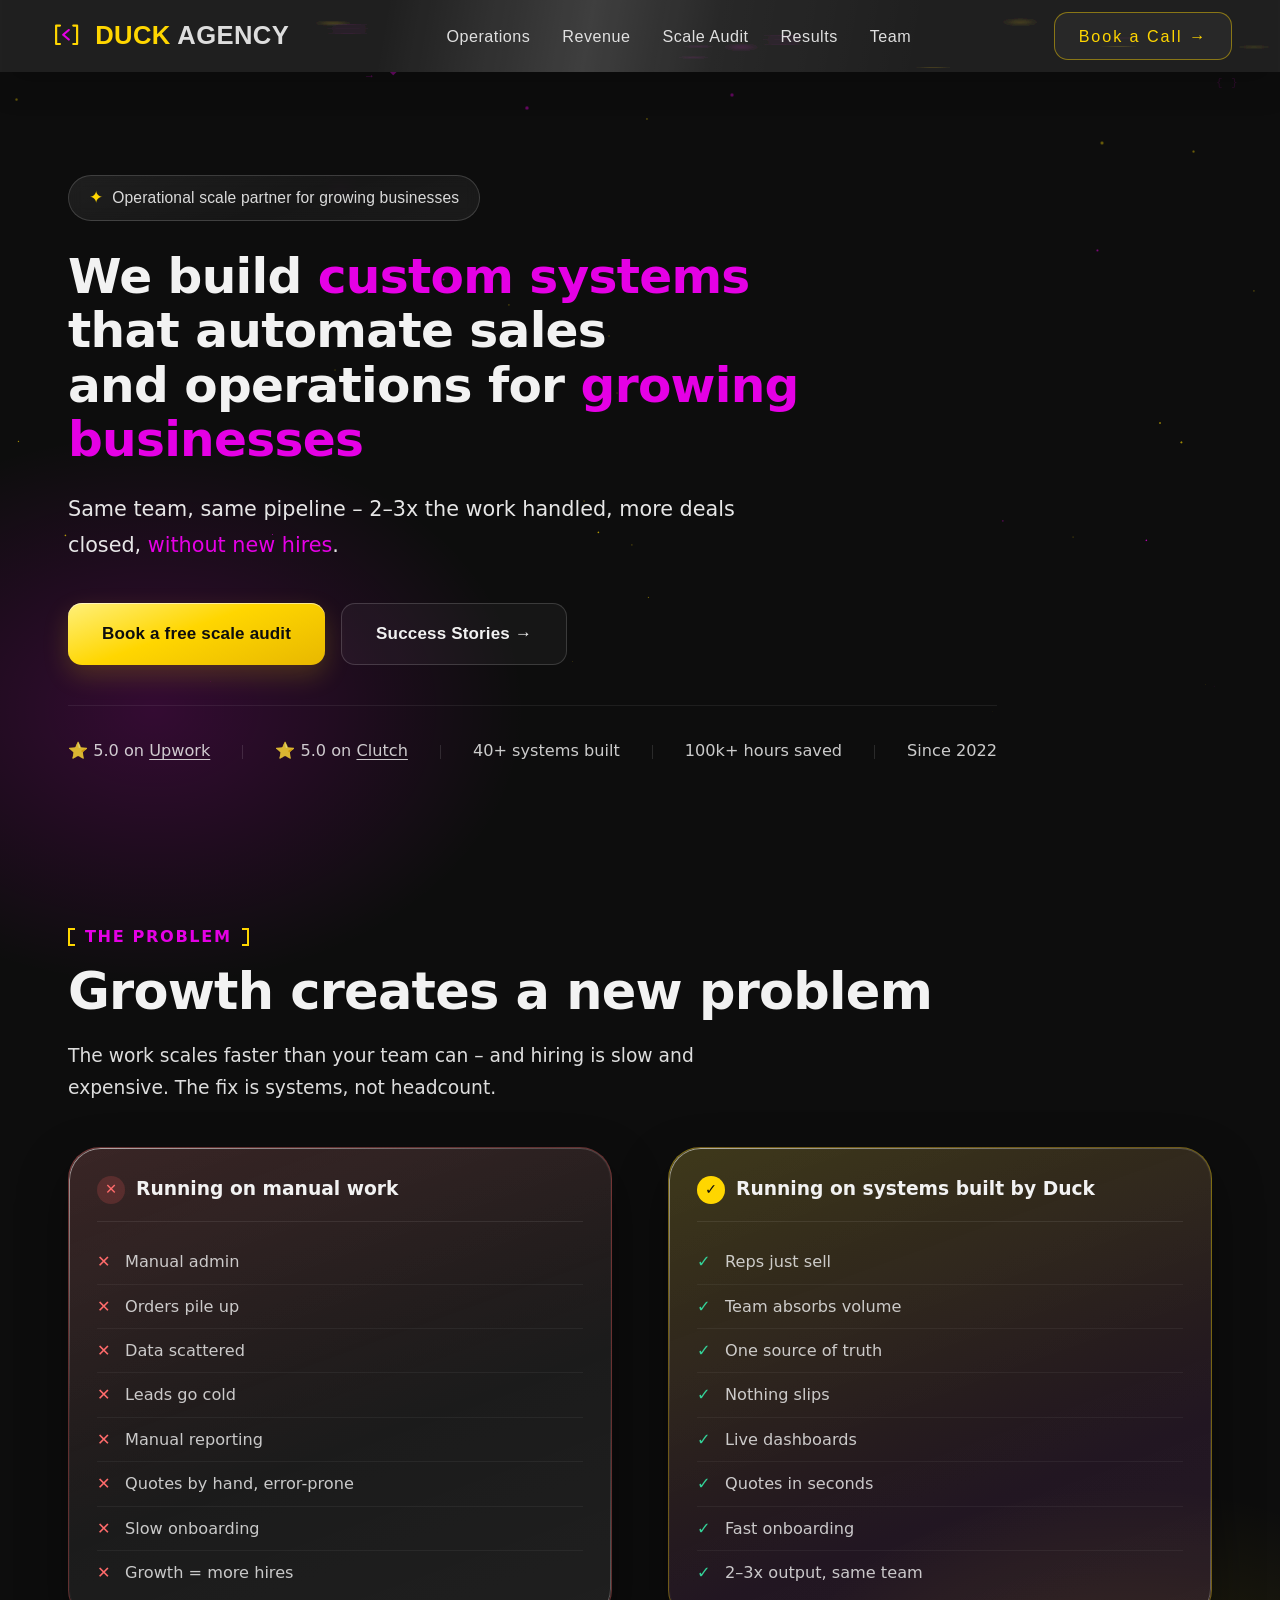
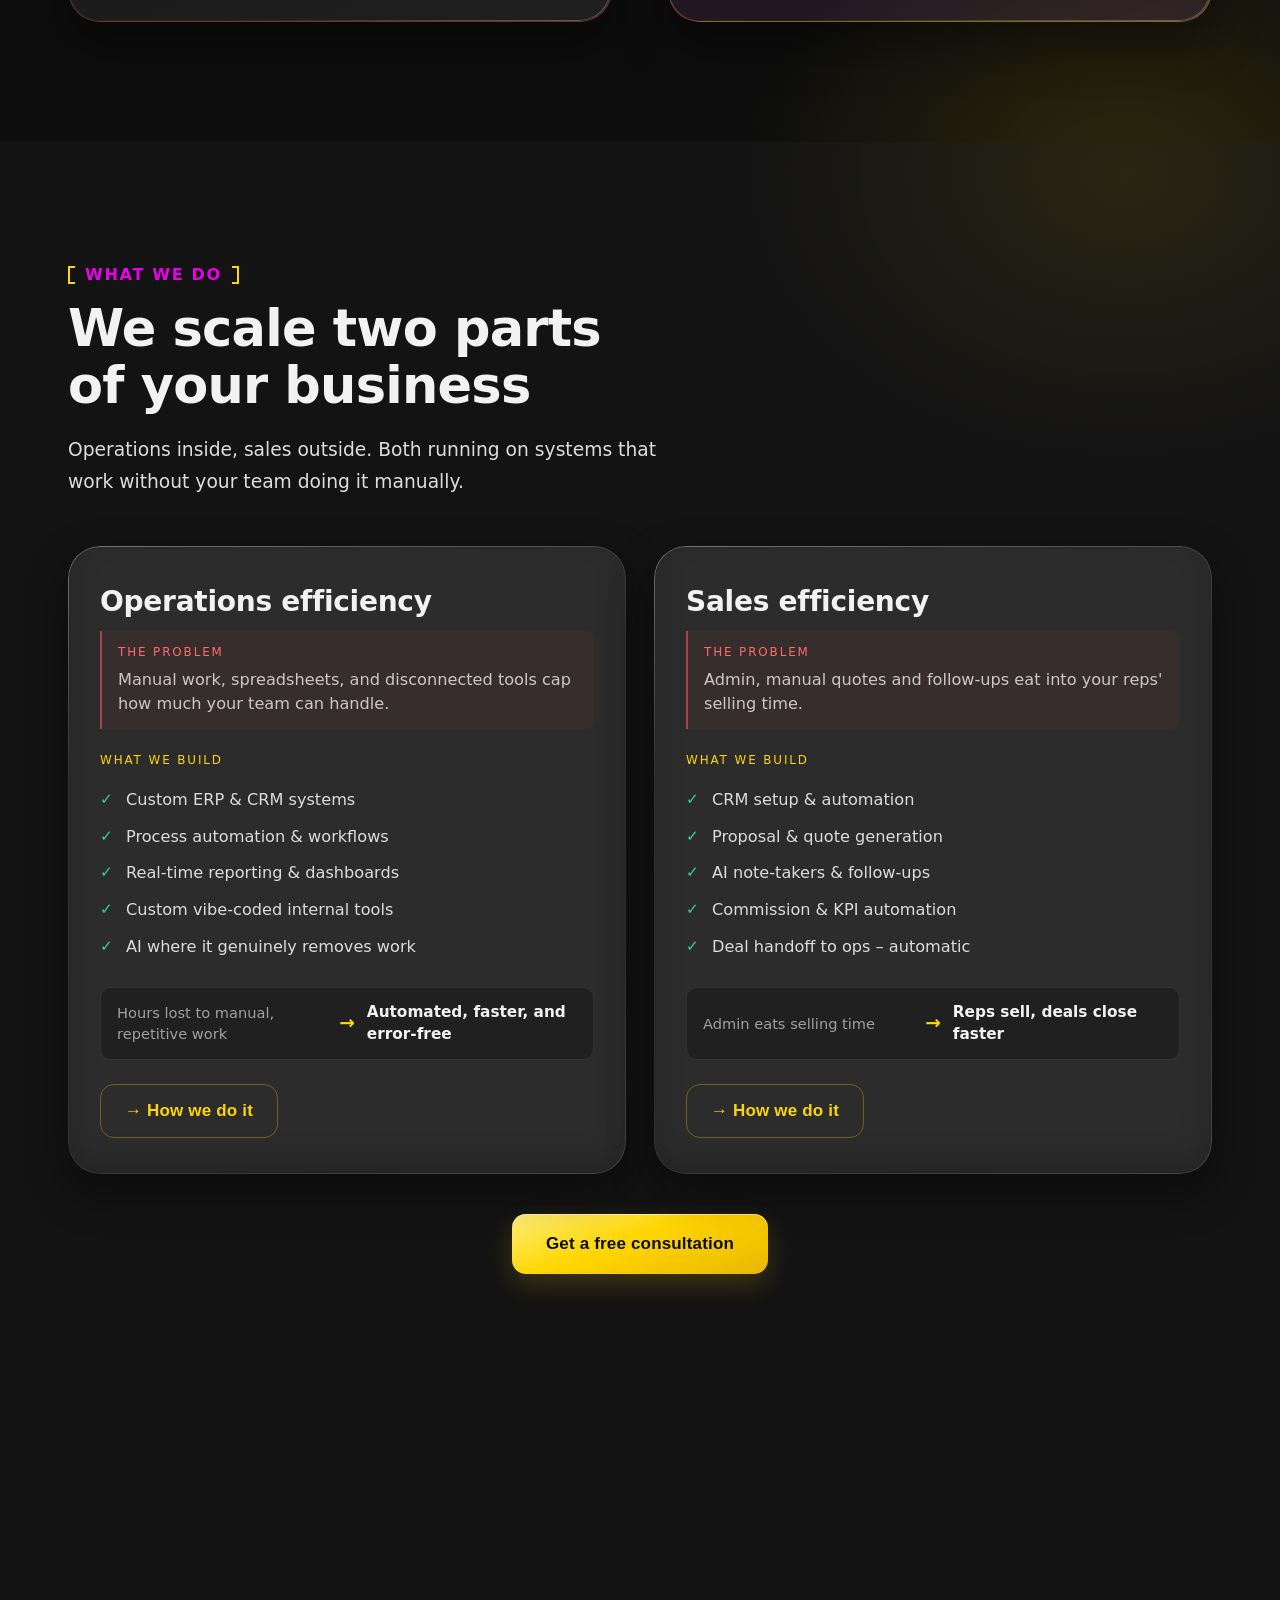
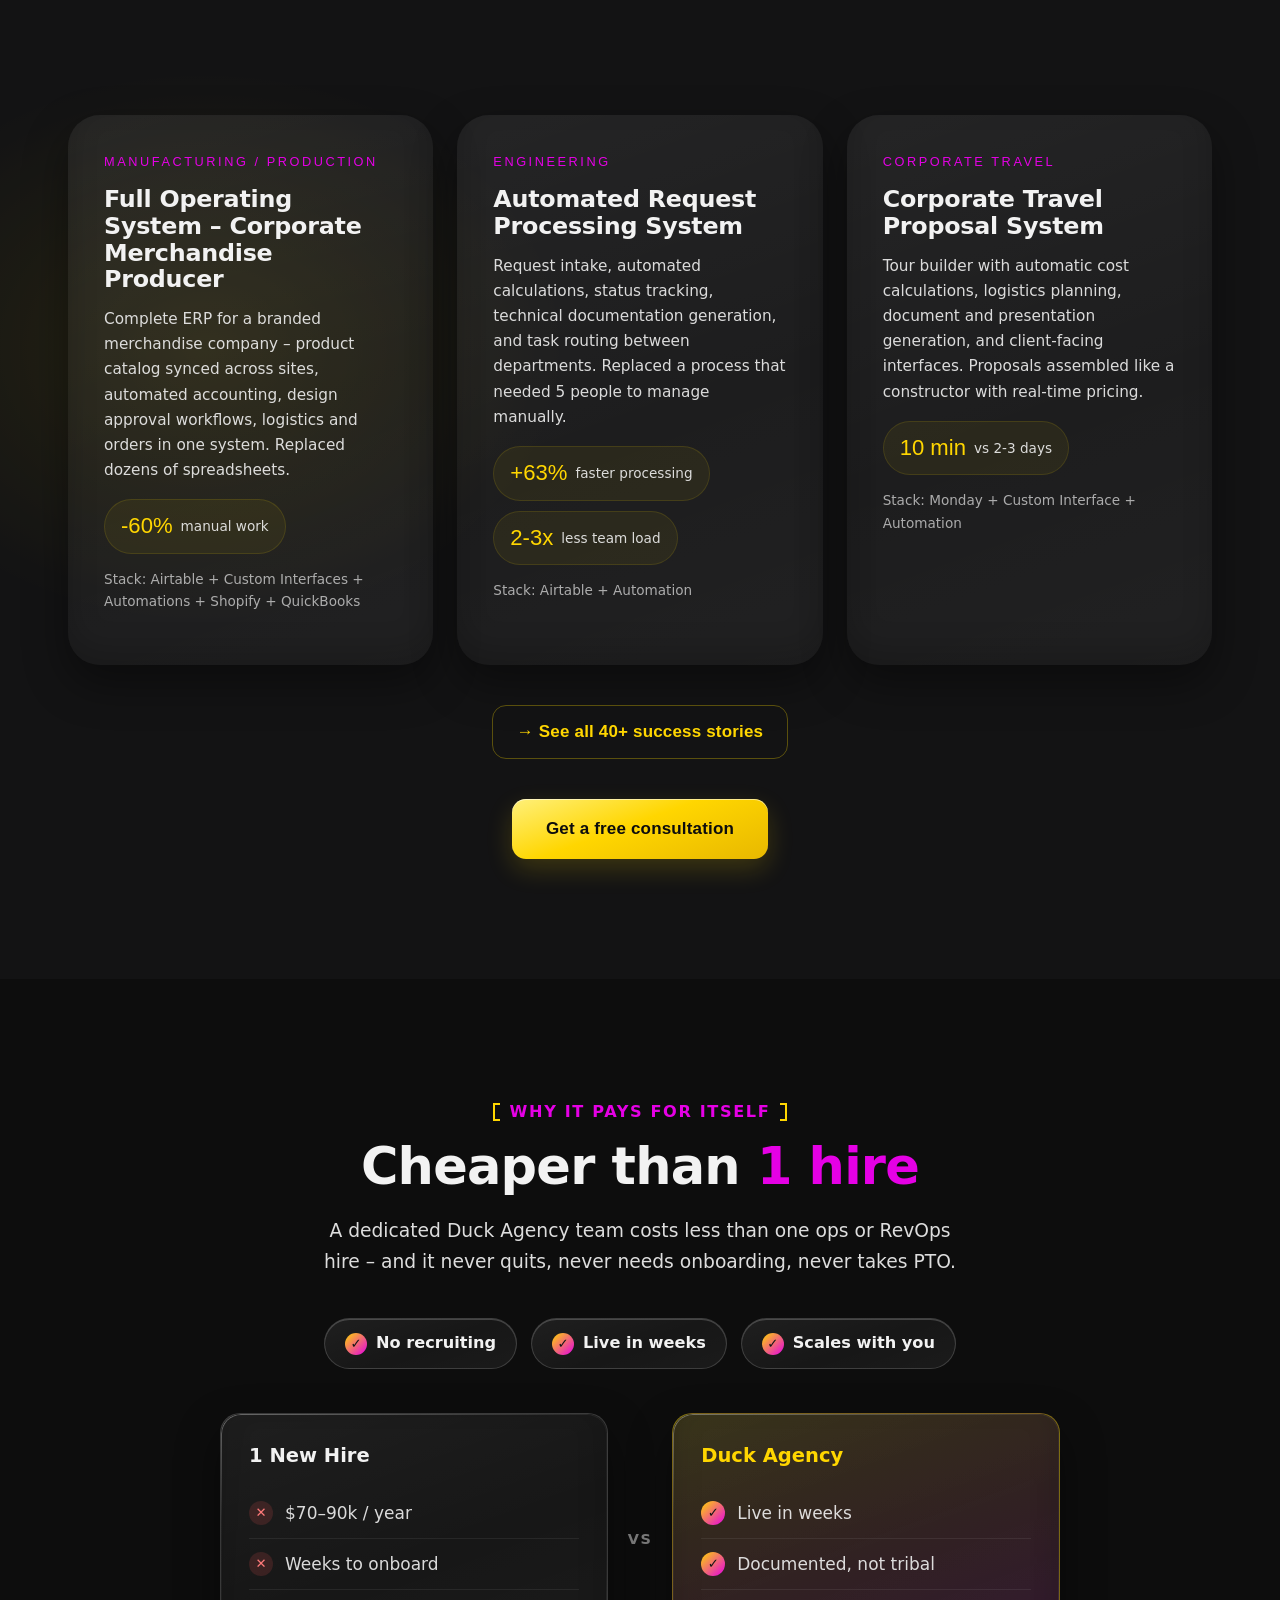
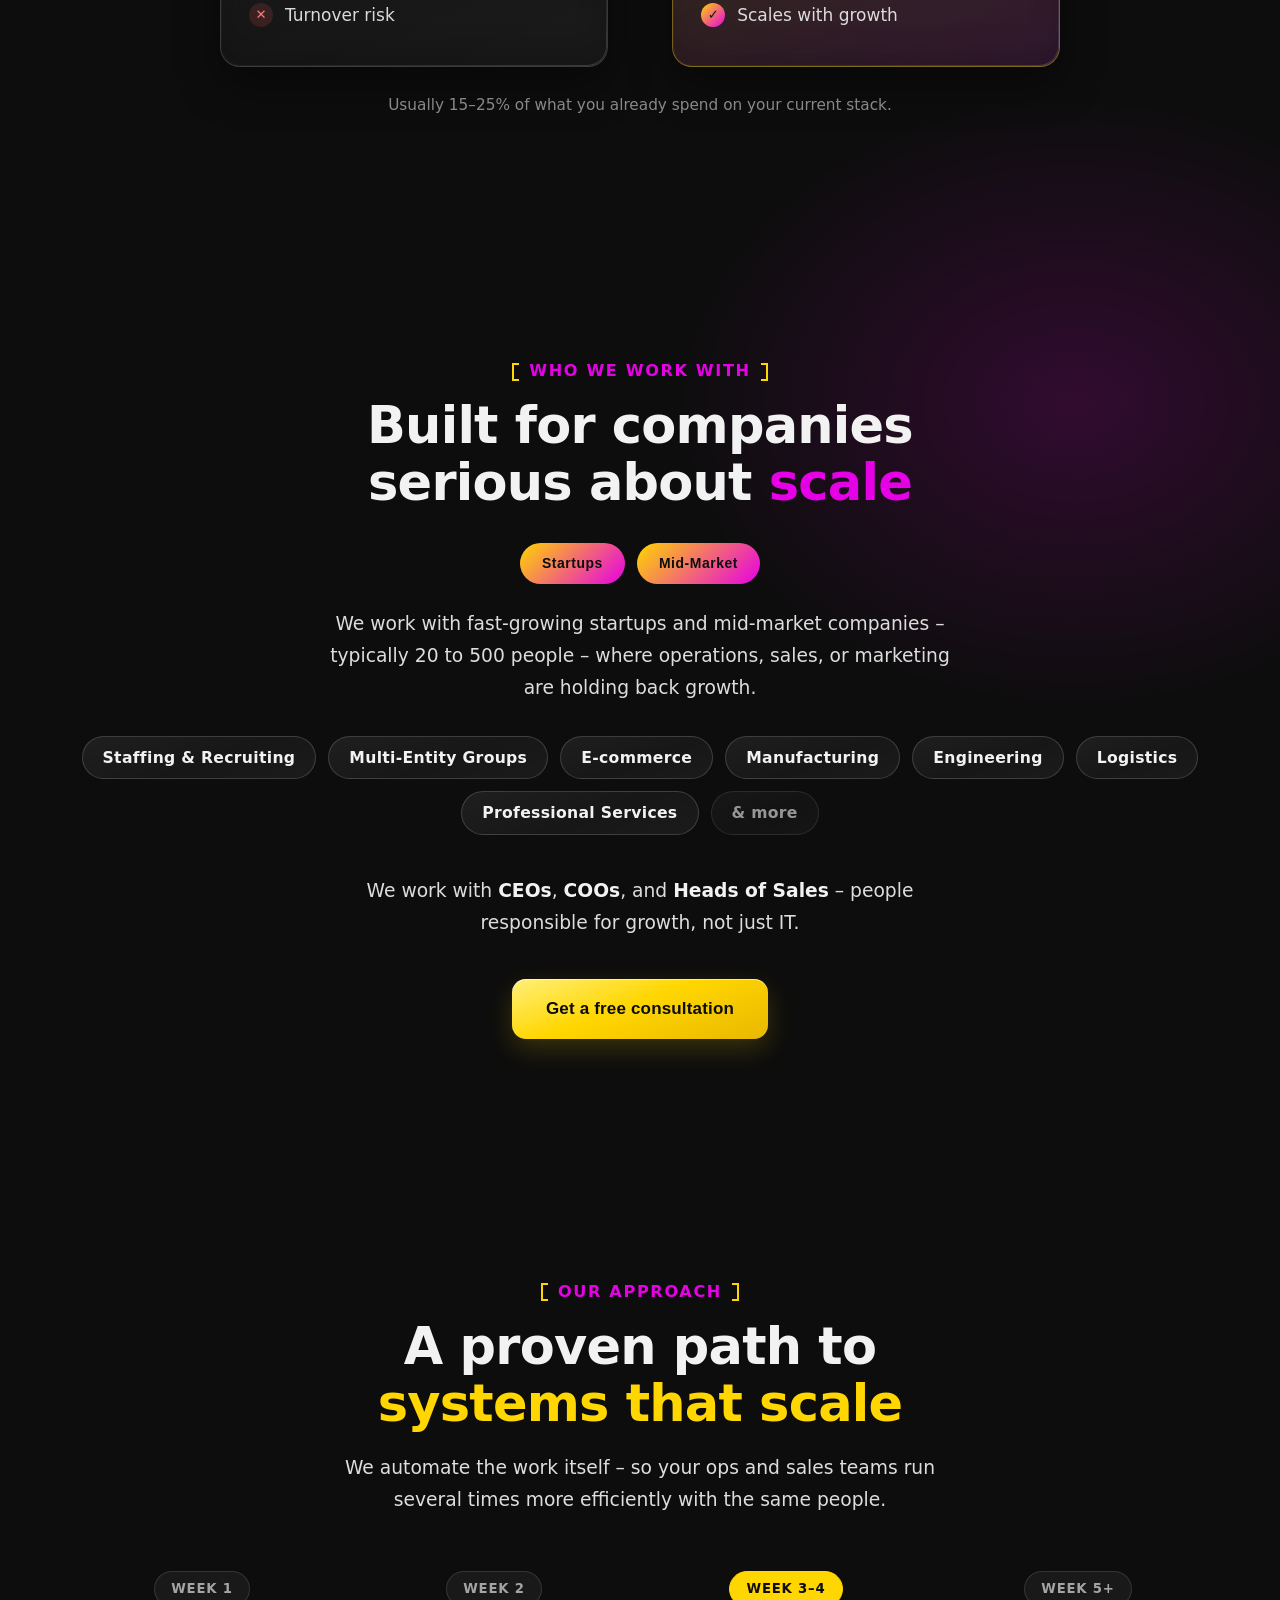
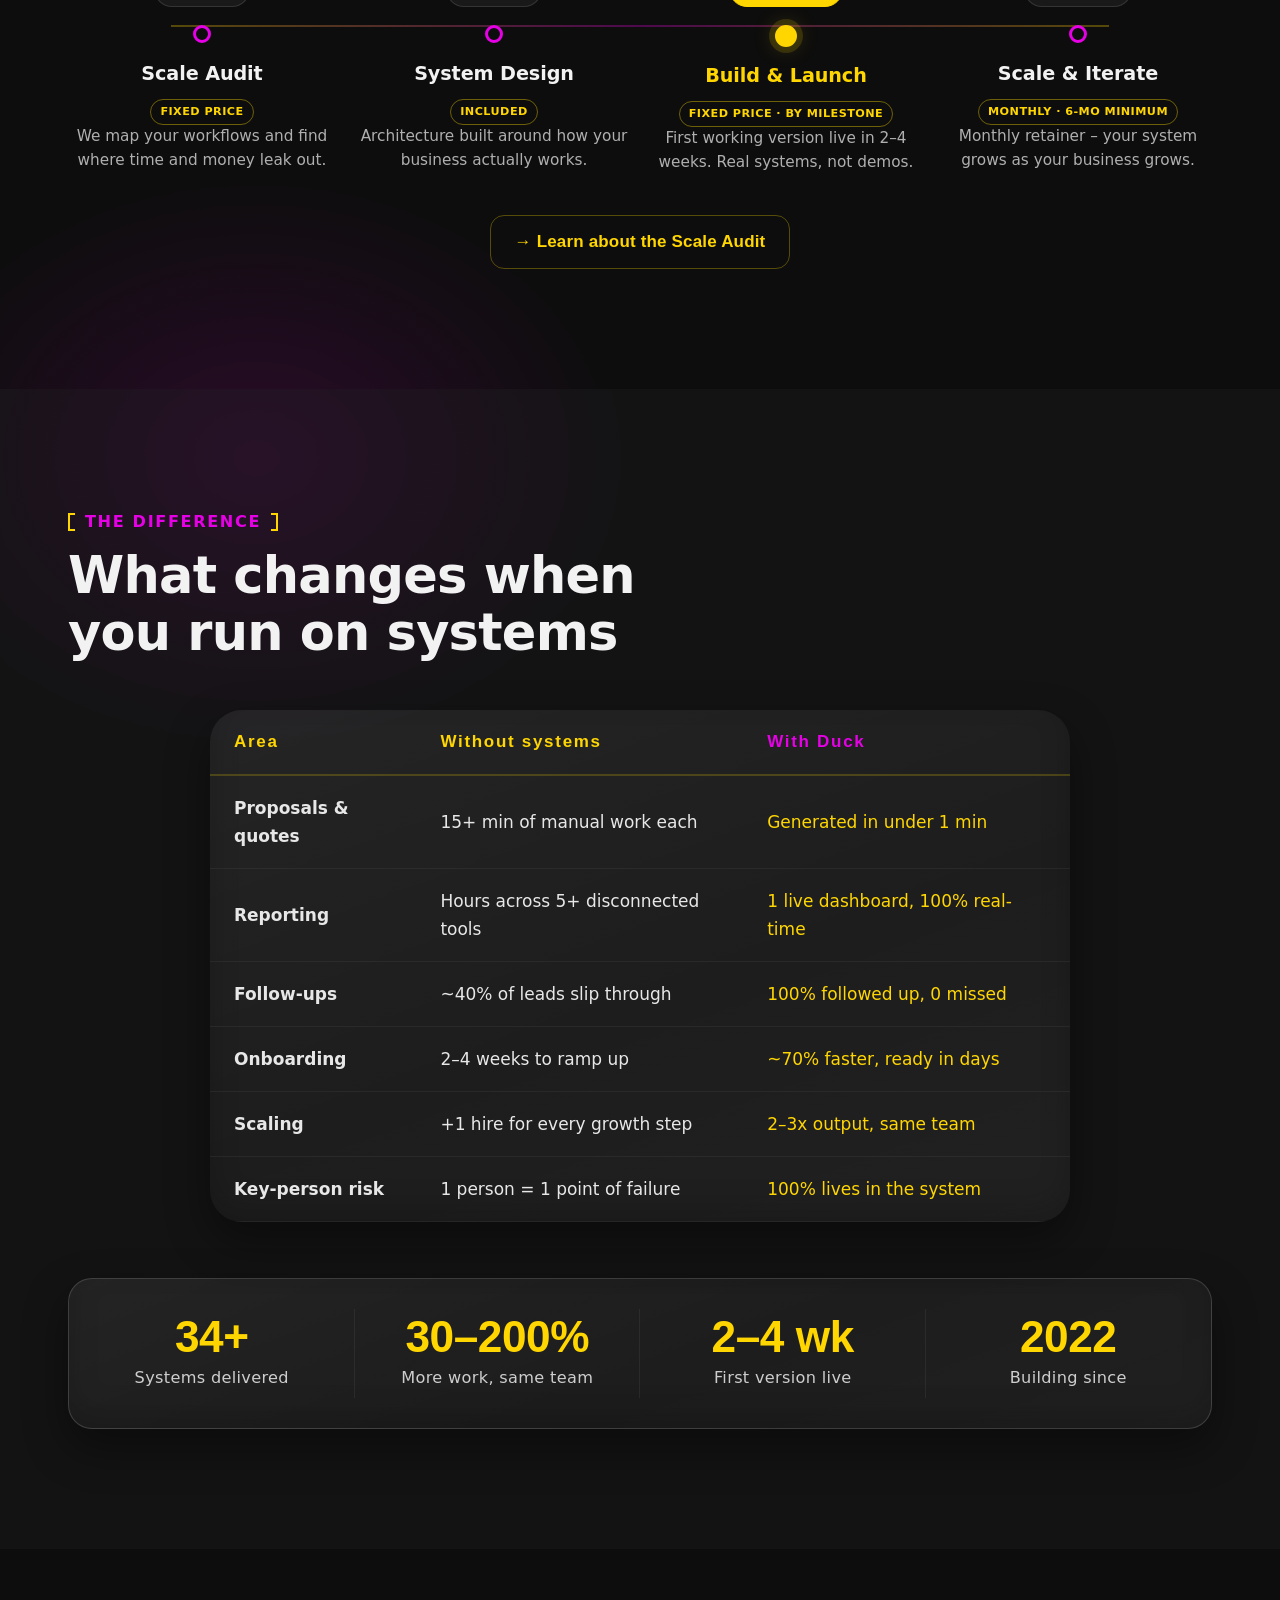
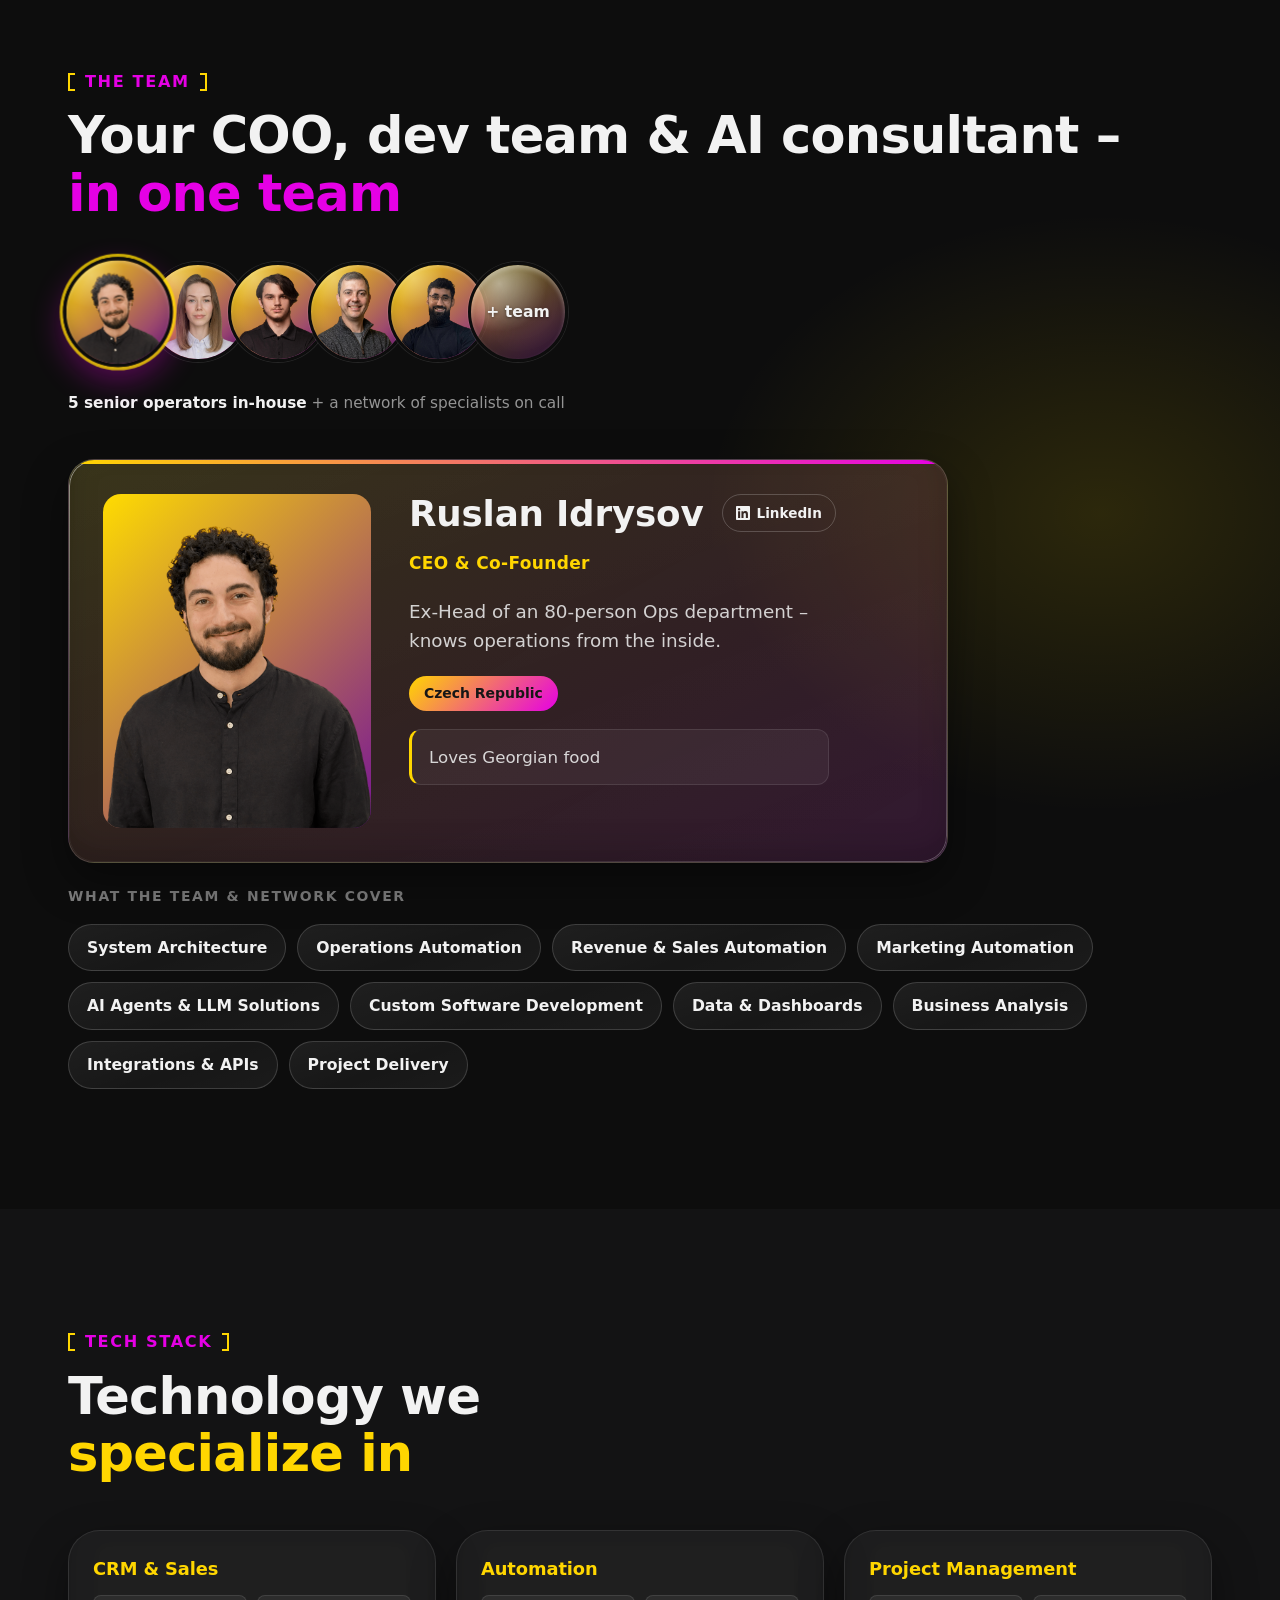
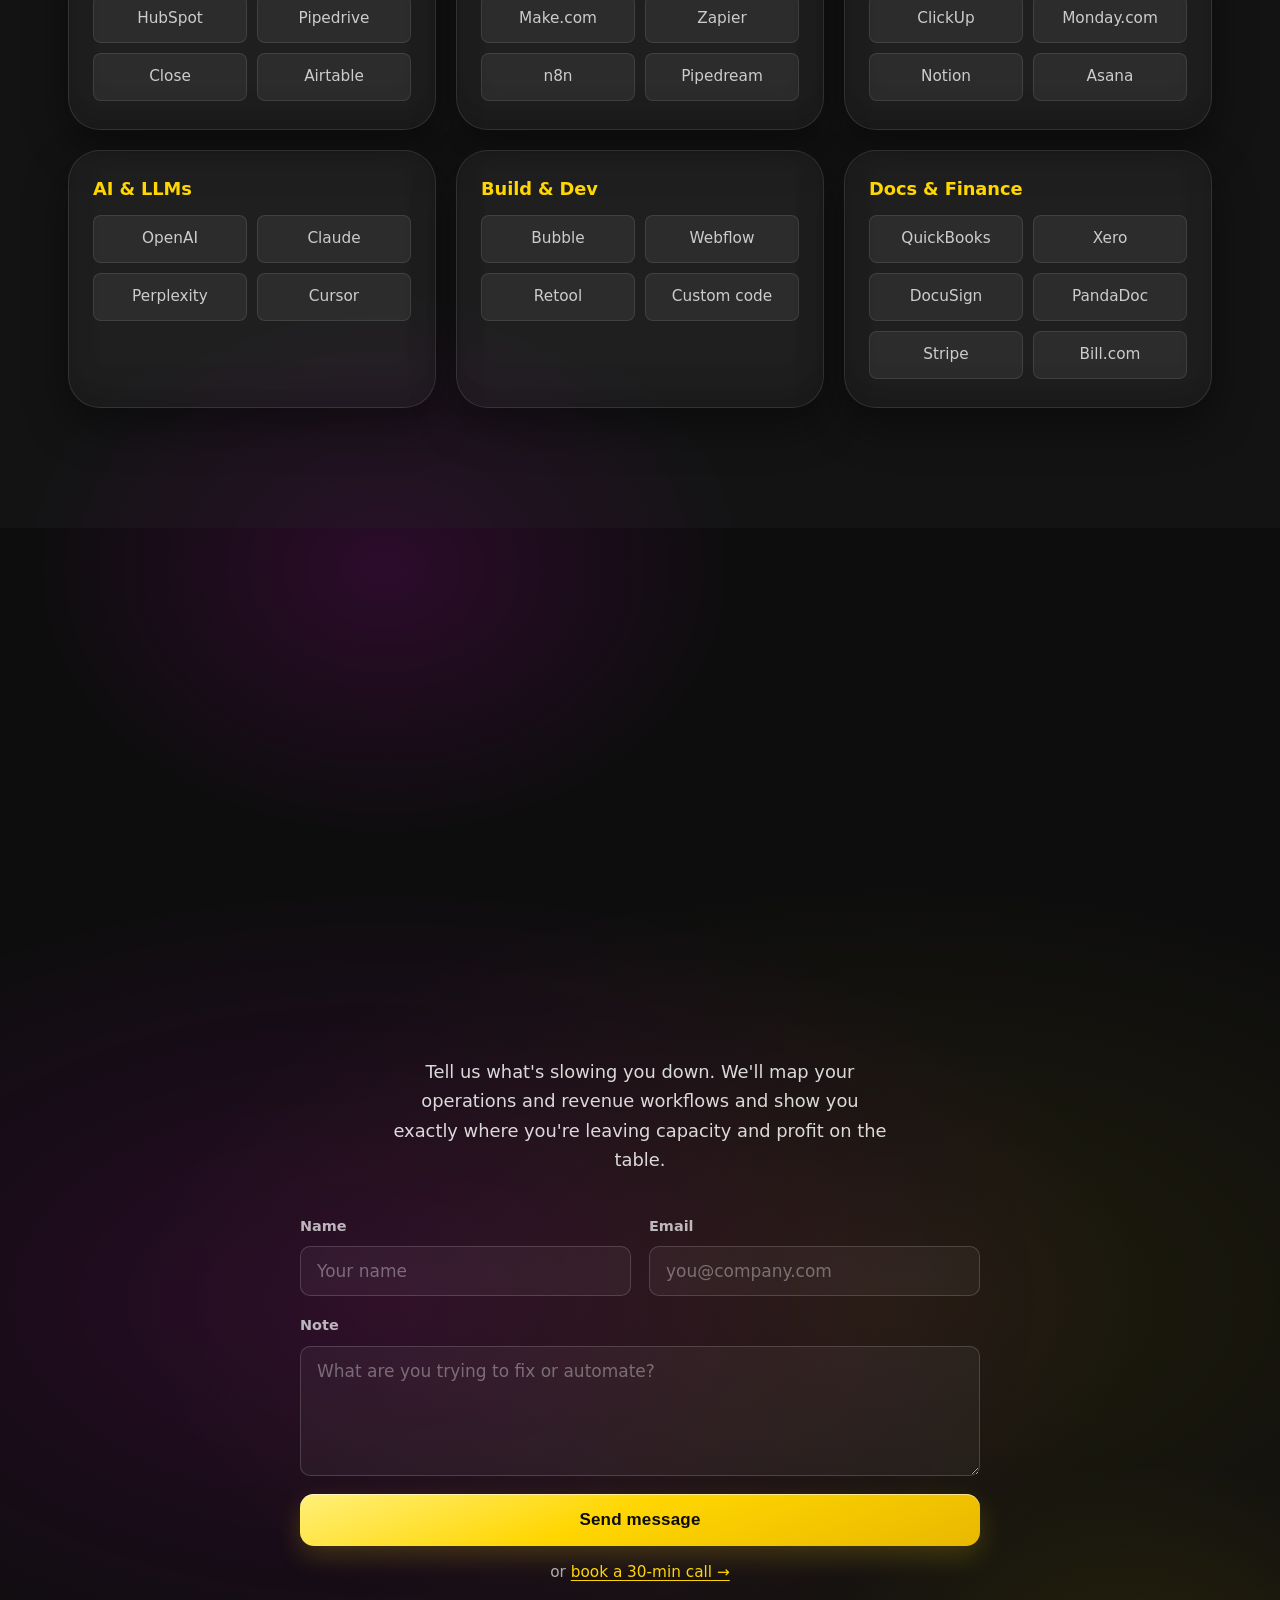
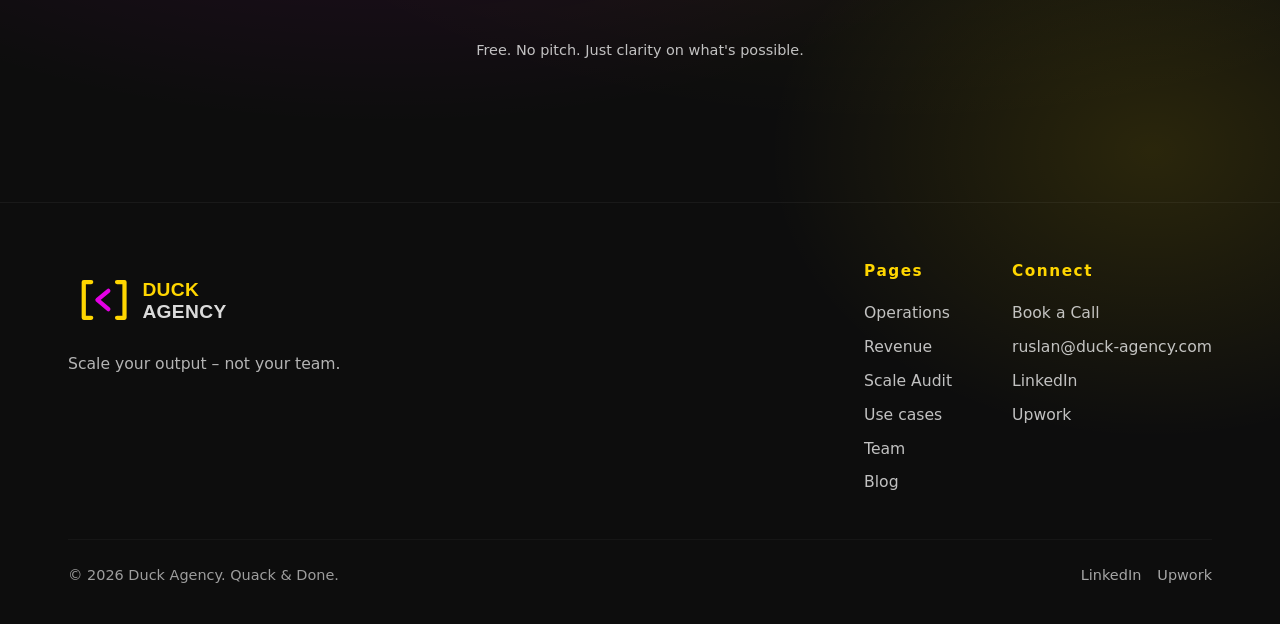
==== commit 3cb8f25f: "Use clean URLs (no .html) for internal links, canonical/og:url, and sitemap" ====
--- a/index.html
+++ b/index.html
@@ -80,24 +80,24 @@
 <!-- NAV -->
 <nav class="nav">
   <div class="nav-inner">
-    <a href="index.html" class="nav-logo"><img src="assets/logo-nav-white.svg" alt="Duck Agency" width="210" height="34"></a>
+    <a href="/" class="nav-logo"><img src="assets/logo-nav-white.svg" alt="Duck Agency" width="210" height="34"></a>
     <div class="nav-links">
-      <a href="operations.html">Operations</a>
-      <a href="revenue.html">Revenue</a>
-      <a href="scale-audit.html">Scale Audit</a>
-      <a href="use-cases.html">Results</a>
-      <a href="index.html#team">Team</a>
+      <a href="/operations">Operations</a>
+      <a href="/revenue">Revenue</a>
+      <a href="/scale-audit">Scale Audit</a>
+      <a href="/use-cases">Results</a>
+      <a href="/#team">Team</a>
     </div>
     <a href="https://calendly.com/ruslan-duck-agency/30min" target="_blank" rel="noopener" class="nav-cta"><span>Book a Call →</span></a>
     <button class="hamburger" aria-label="Menu"><span></span><span></span><span></span></button>
   </div>
 </nav>
 <div class="mobile-menu">
-  <a href="operations.html">Operations</a>
-  <a href="revenue.html">Revenue</a>
-  <a href="scale-audit.html">Scale Audit</a>
-  <a href="use-cases.html">Results</a>
-  <a href="index.html#team">Team</a>
+  <a href="/operations">Operations</a>
+  <a href="/revenue">Revenue</a>
+  <a href="/scale-audit">Scale Audit</a>
+  <a href="/use-cases">Results</a>
+  <a href="/#team">Team</a>
   <a href="https://calendly.com/ruslan-duck-agency/30min" target="_blank" rel="noopener" style="color:var(--yellow)">Book a Call →</a>
 </div>
 
@@ -237,7 +237,7 @@
           <span class="sr-arrow">→</span>
           <span class="sr-after">Automated, faster, and error-free</span>
         </div>
-        <a href="operations.html" class="btn btn-ghost">→ How we do it</a>
+        <a href="/operations" class="btn btn-ghost">→ How we do it</a>
       </div>
       <div class="service-card fade-in stagger-2">
         <h3>Sales efficiency</h3>
@@ -258,7 +258,7 @@
           <span class="sr-arrow">→</span>
           <span class="sr-after">Reps sell, deals close faster</span>
         </div>
-        <a href="revenue.html" class="btn btn-ghost">→ How we do it</a>
+        <a href="/revenue" class="btn btn-ghost">→ How we do it</a>
       </div>
     </div>
   </div>
@@ -390,7 +390,7 @@
     </div><!-- /tst-only -->
 
     <div style="text-align:center;margin-top:40px">
-      <a href="use-cases.html" class="btn btn-ghost fade-in">→ See all 40+ success stories</a>
+      <a href="/use-cases" class="btn btn-ghost fade-in">→ See all 40+ success stories</a>
     </div>
   </div>
   <div class="block-cta"><a href="#contact" class="btn btn-primary">Get a free consultation</a></div>
@@ -517,7 +517,7 @@
       </div>
     </div>
     <div style="text-align:center;margin-top:40px">
-      <a href="scale-audit.html" class="btn btn-ghost fade-in">→ Learn about the Scale Audit</a>
+      <a href="/scale-audit" class="btn btn-ghost fade-in">→ Learn about the Scale Audit</a>
     </div>
   </div>
 </section>
@@ -874,12 +874,12 @@
       <div class="footer-links">
         <div class="footer-col">
           <h4>Pages</h4>
-          <a href="operations.html">Operations</a>
-          <a href="revenue.html">Revenue</a>
-          <a href="scale-audit.html">Scale Audit</a>
-          <a href="use-cases.html">Use cases</a>
-          <a href="index.html#team">Team</a>
-          <a href="blog.html">Blog</a>
+          <a href="/operations">Operations</a>
+          <a href="/revenue">Revenue</a>
+          <a href="/scale-audit">Scale Audit</a>
+          <a href="/use-cases">Use cases</a>
+          <a href="/#team">Team</a>
+          <a href="/blog">Blog</a>
         </div>
         <div class="footer-col">
           <h4>Connect</h4>
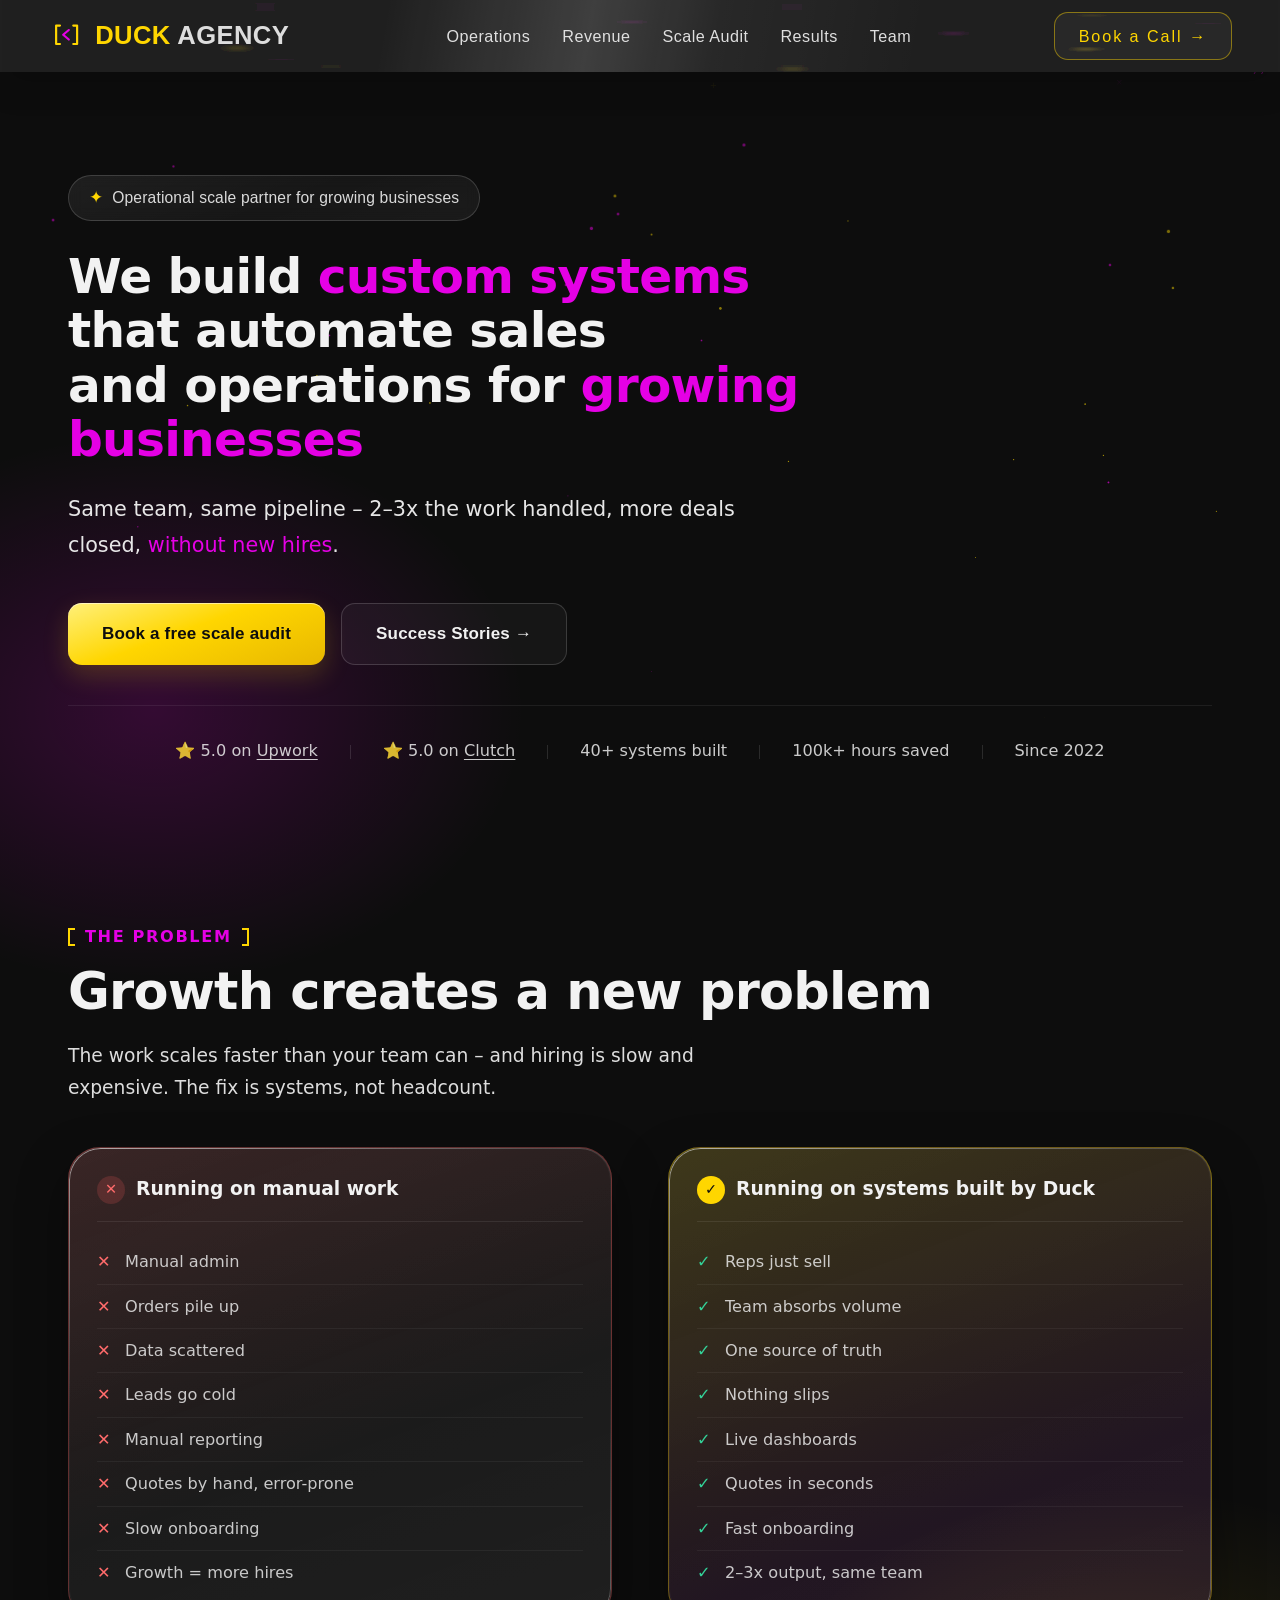
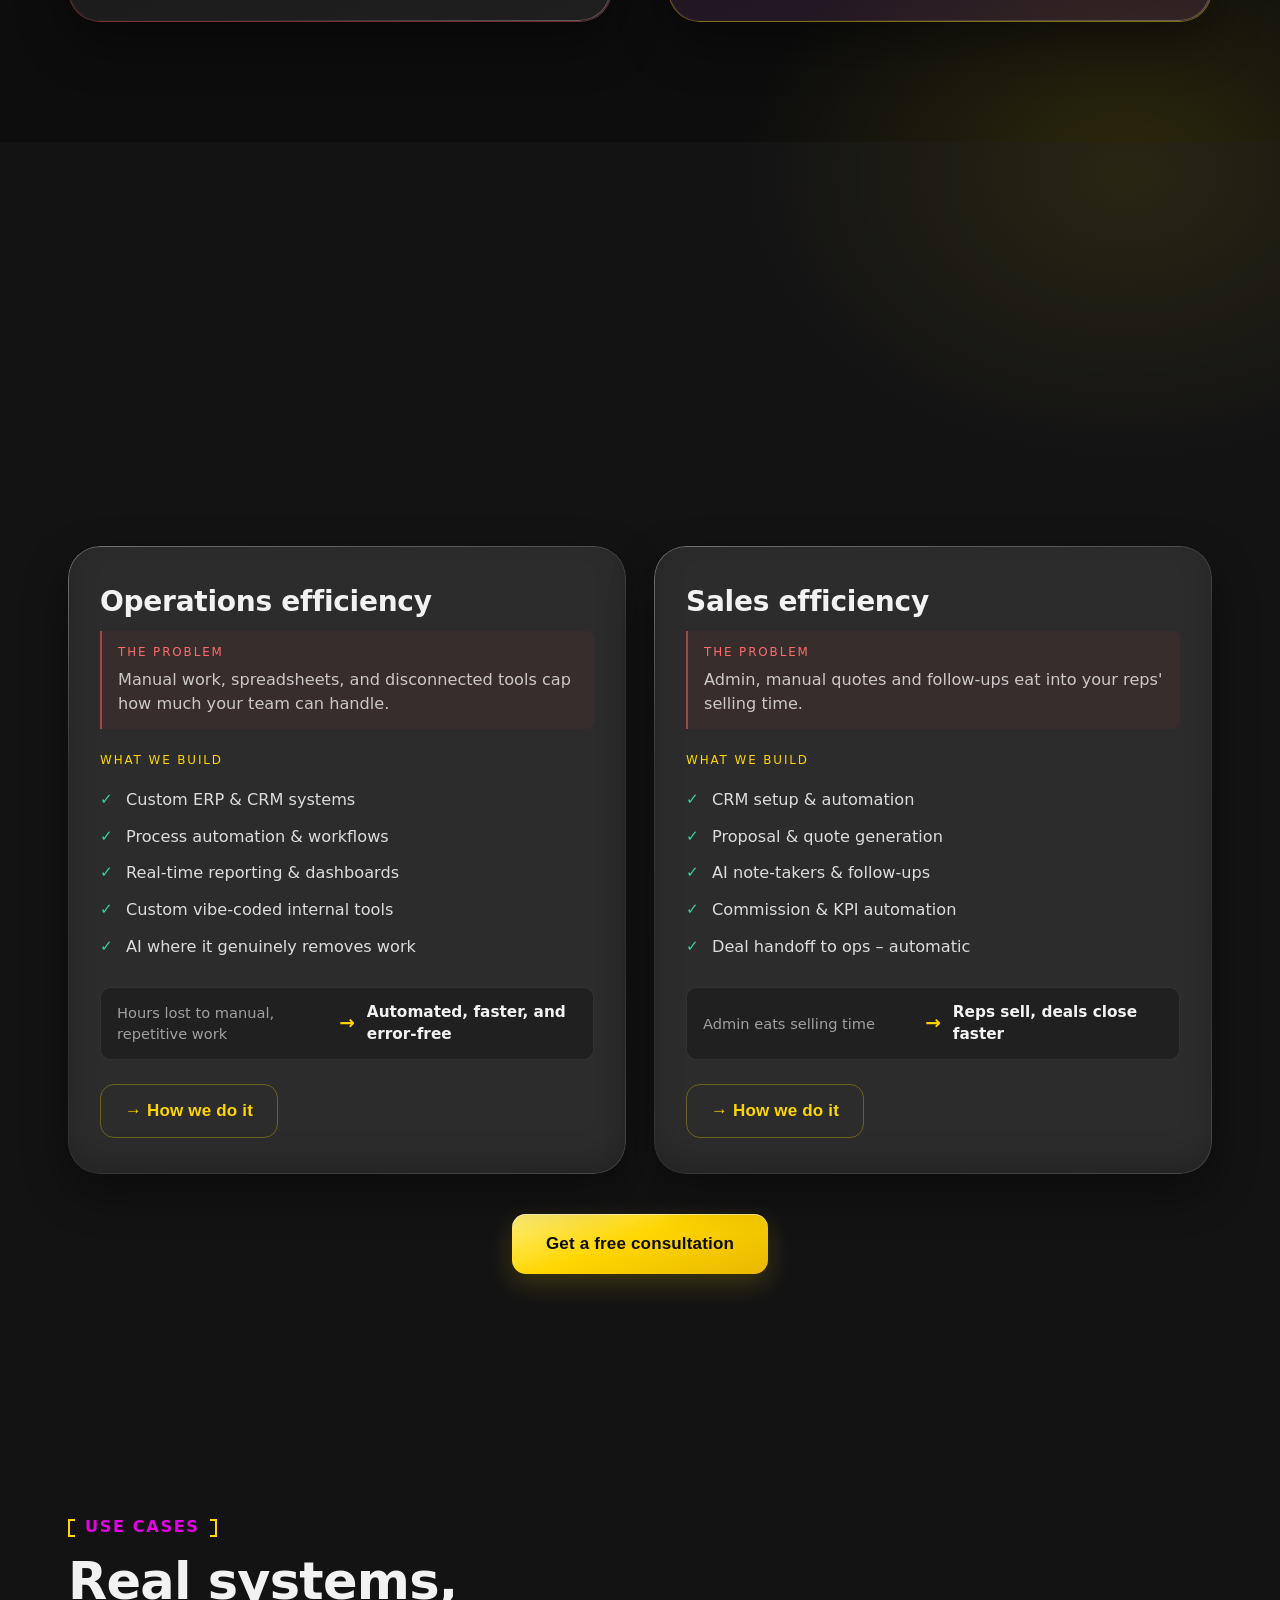
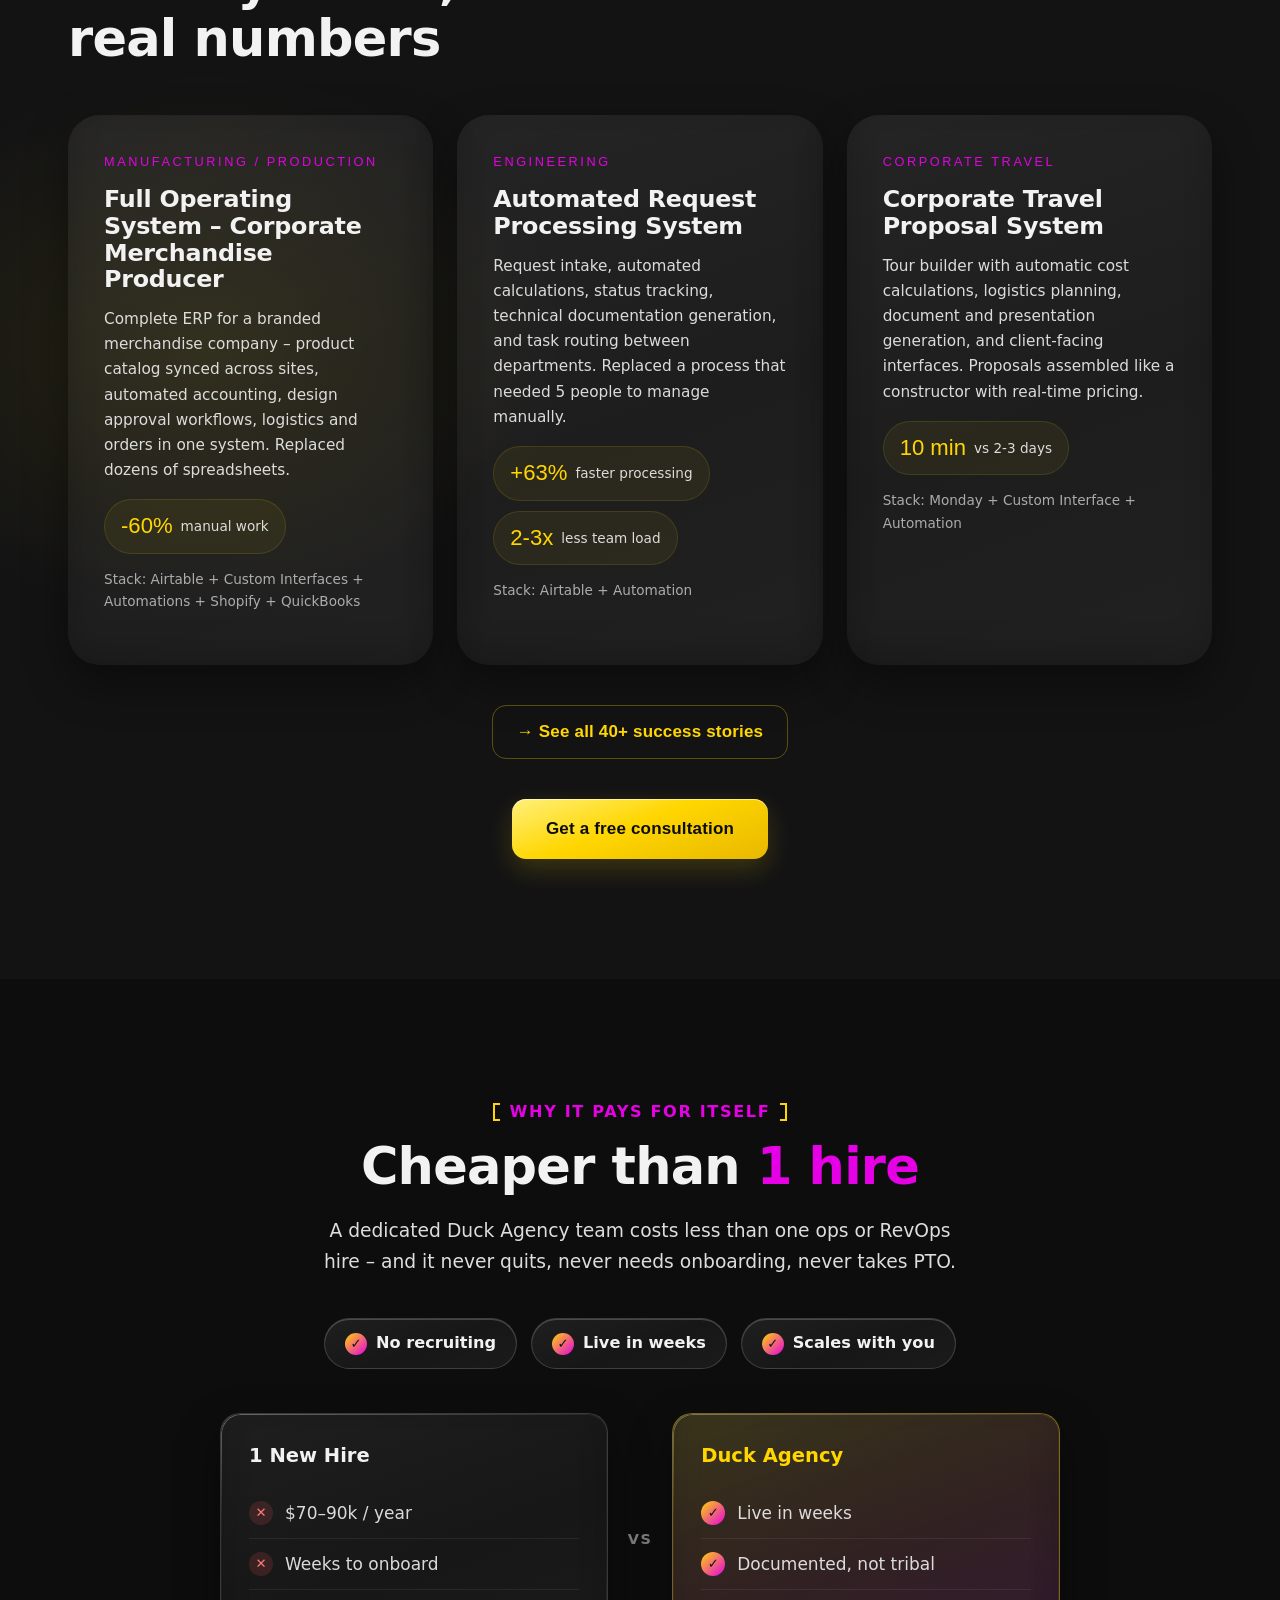
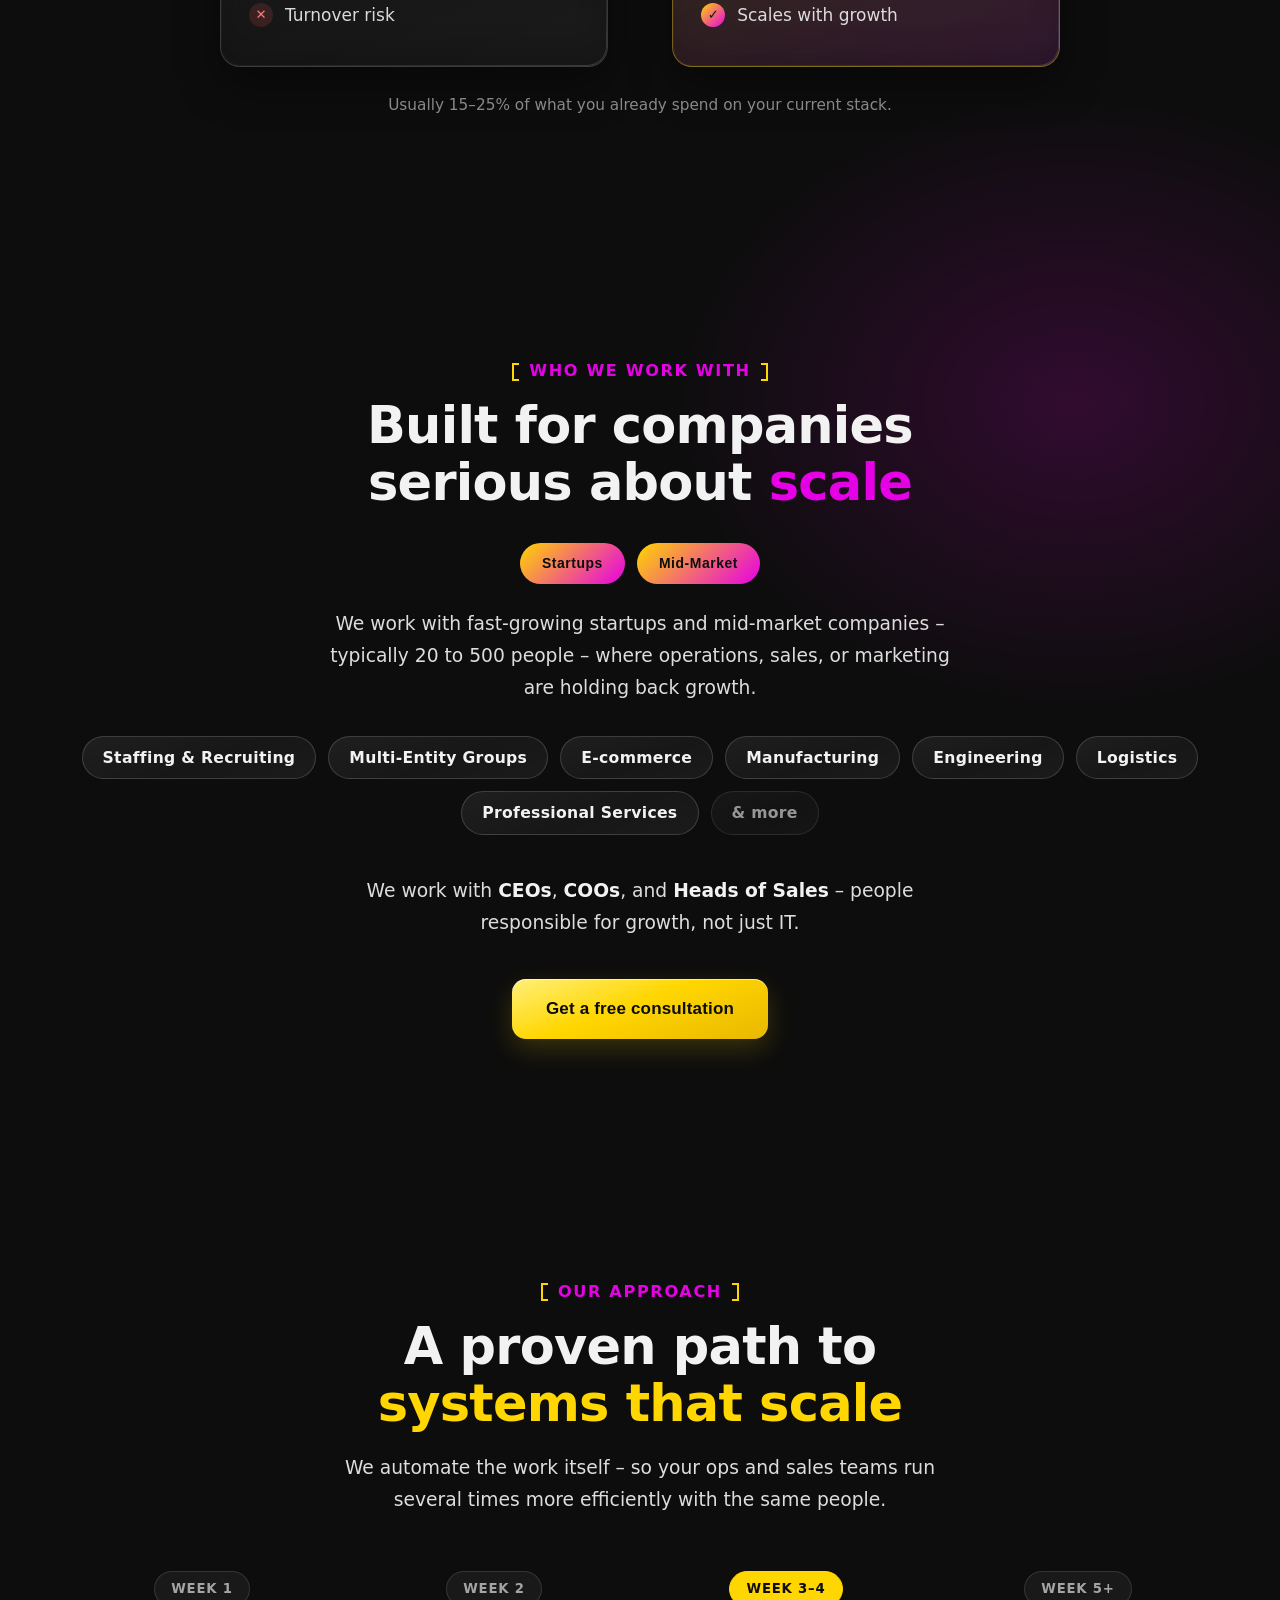
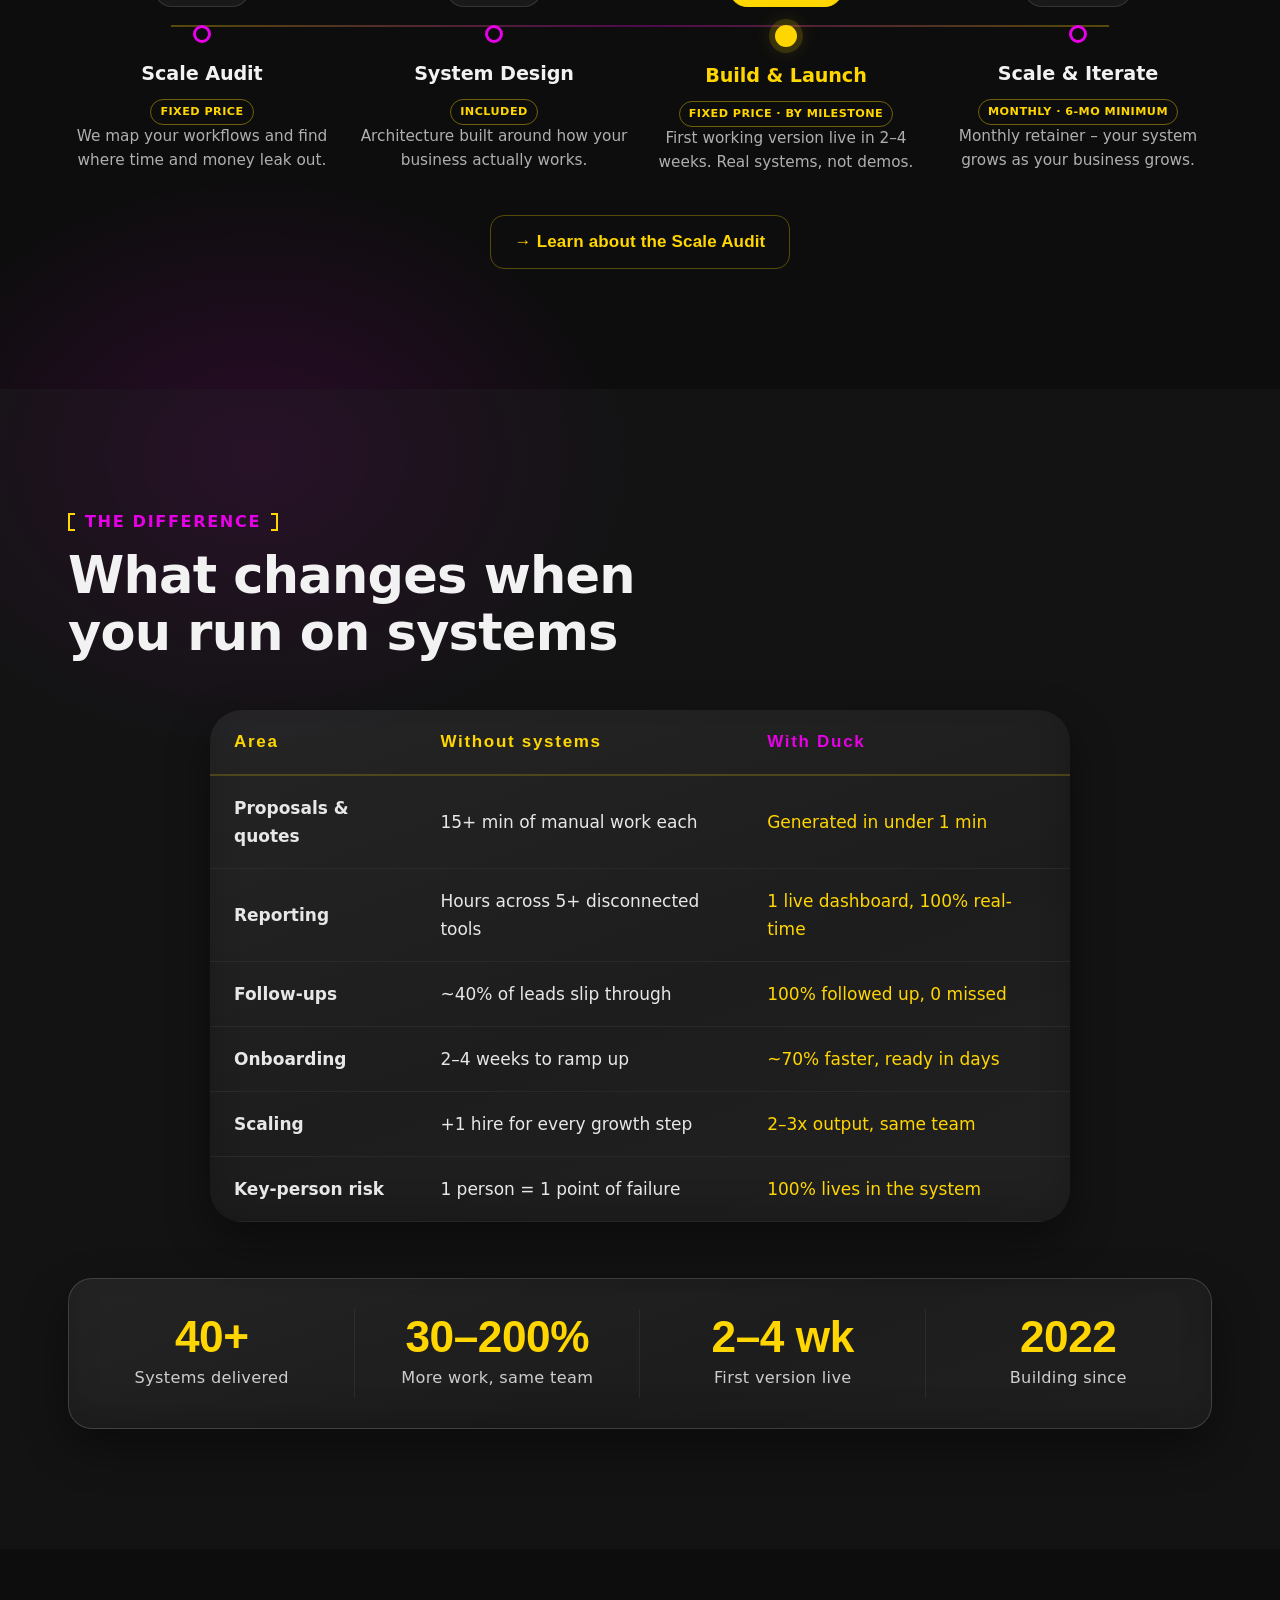
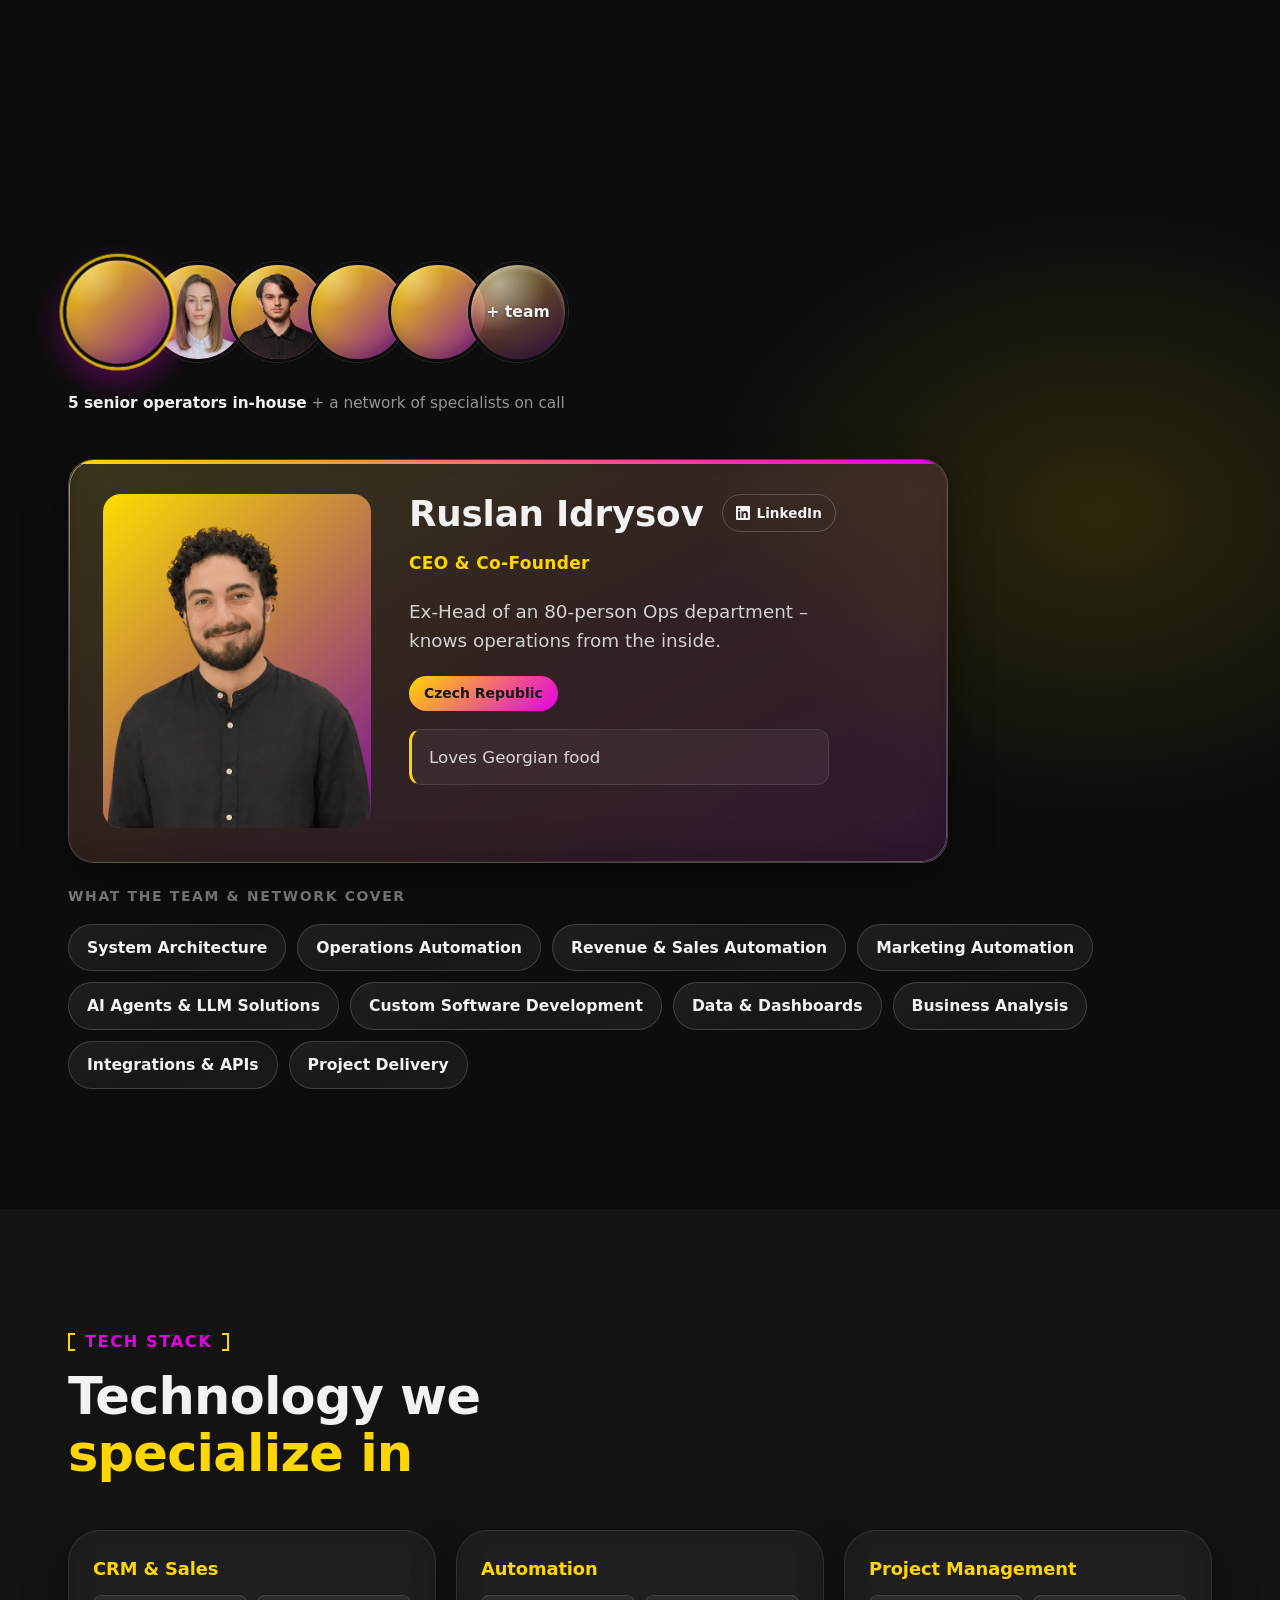
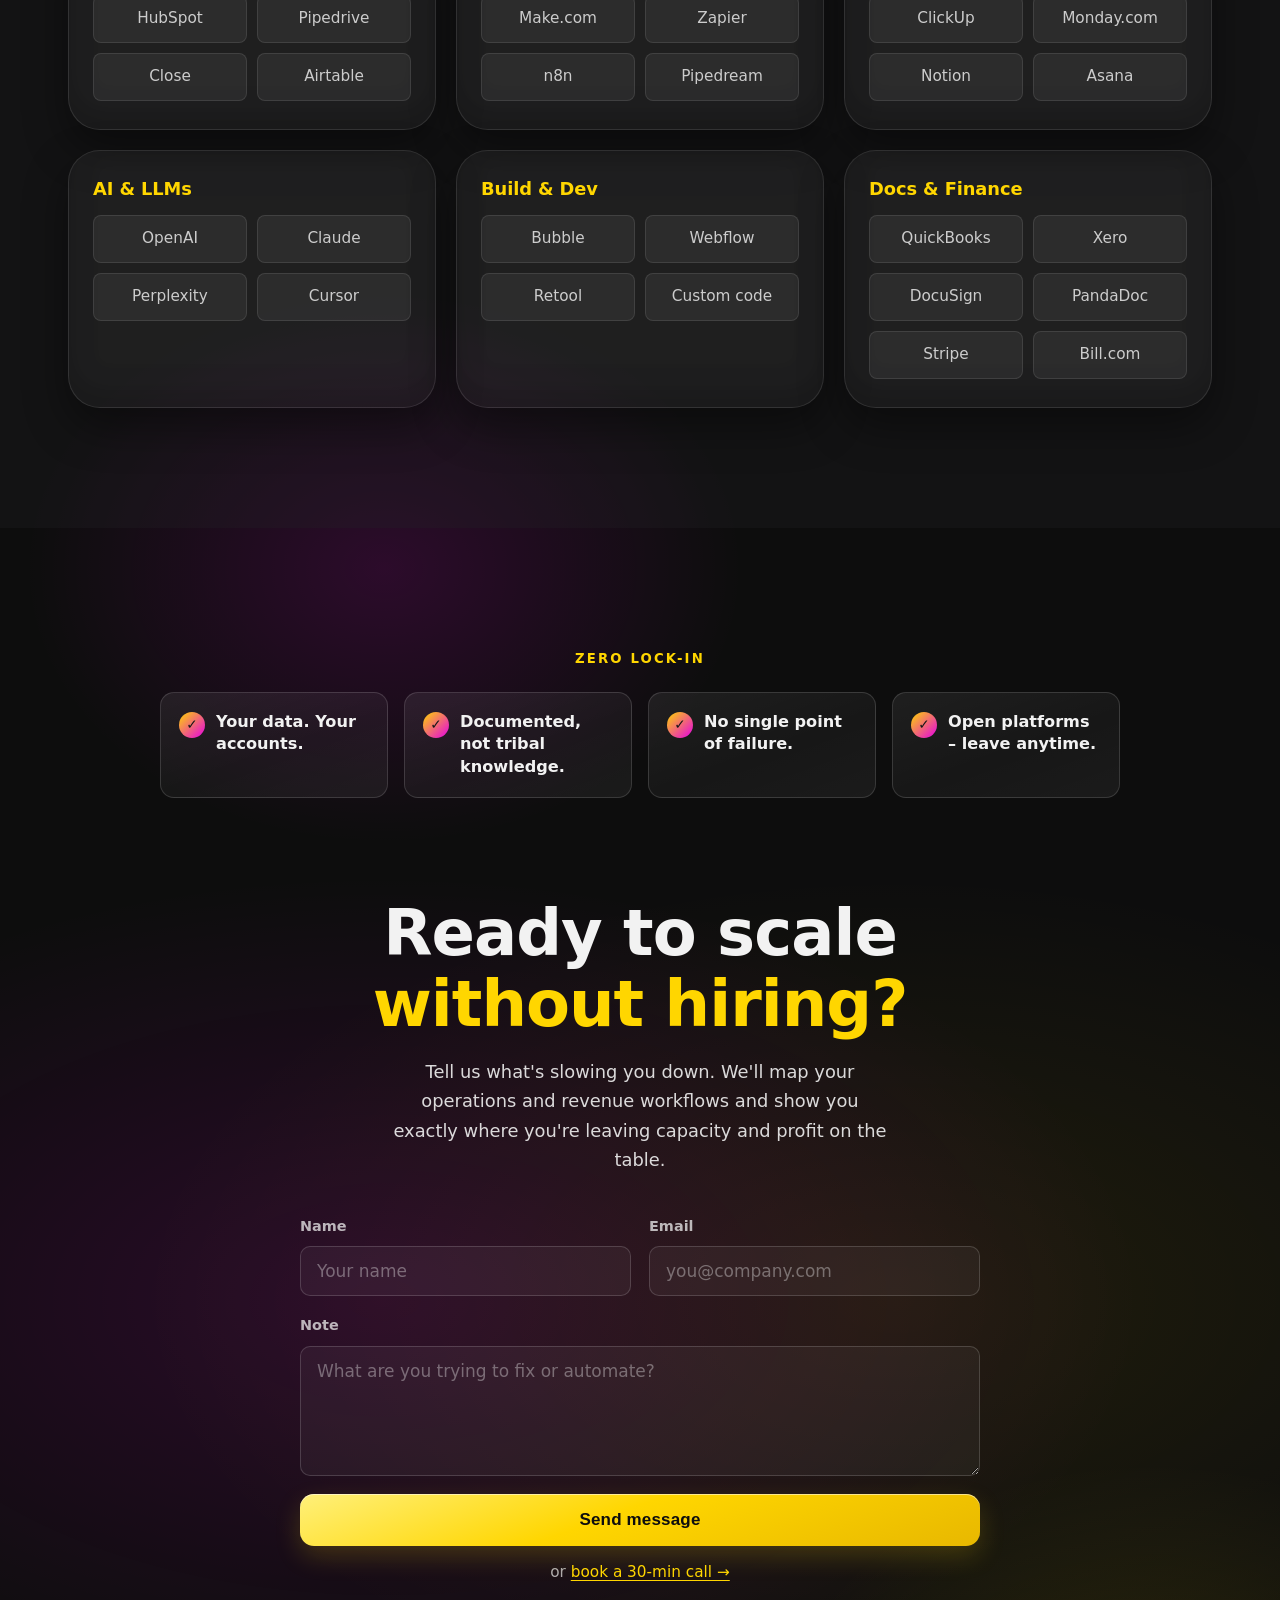
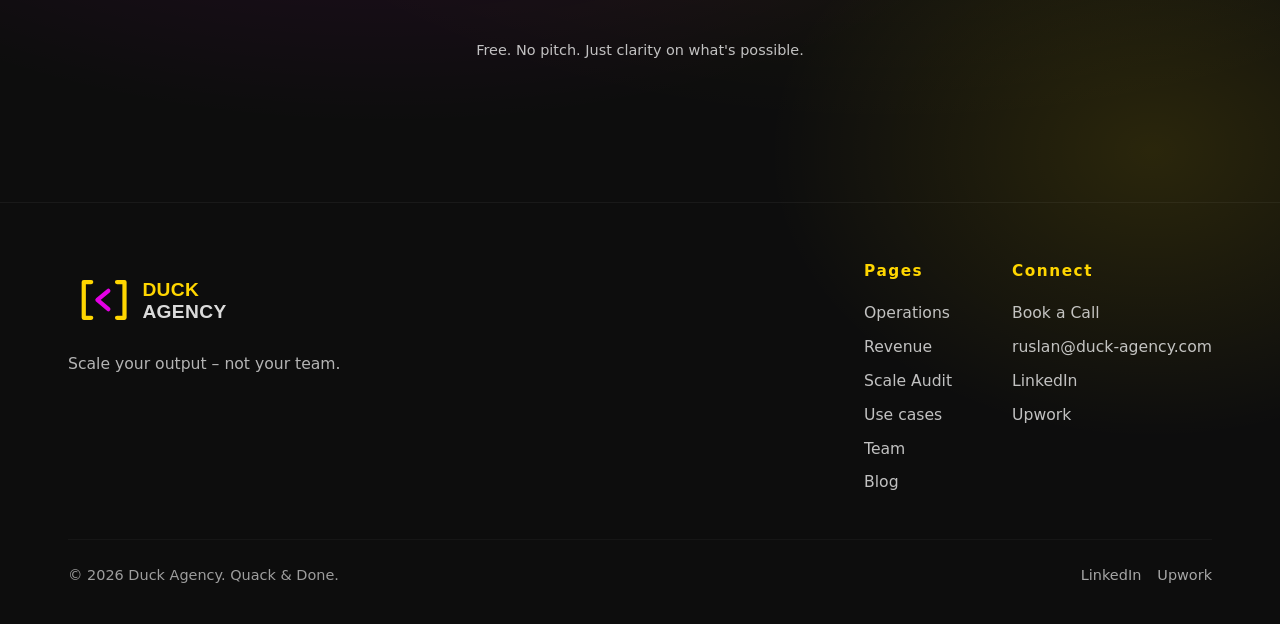
==== commit 631f5196: "Remove client case placeholders, fix mobile menu + hero overflow, add 404, optimise assets Complianc" ====
--- a/index.html
+++ b/index.html
@@ -31,8 +31,8 @@
   <meta property="og:locale" content="en_US">
   <meta property="og:image:alt" content="Duck Agency — Quack &amp; Done">
   <meta name="twitter:image:alt" content="Duck Agency — Quack &amp; Done">
-  <link rel="preconnect" href="https://fonts.googleapis.com">
   <link rel="preconnect" href="https://api.fontshare.com" crossorigin>
+  <link rel="stylesheet" href="https://api.fontshare.com/v2/css?f[]=involve@400,700&display=swap">
 
   <script type="application/ld+json">
   {
@@ -140,30 +140,28 @@
       <p style="font-size:0.82rem;font-weight:700;letter-spacing:0.15em;text-transform:uppercase;color:rgba(239,239,239,0.64);margin-top:24px;margin-bottom:20px">40+ businesses trust Duck Agency</p>
       <div class="logo-carousel">
         <div class="logo-track">
-          <img class="logo-img" src="assets/logo-odelet.png" alt="Odelet">
-          <img class="logo-img" src="assets/logo-gpd.png" alt="GPD">
-          <img class="logo-img" src="assets/logo-jobscentr.png" alt="Jobscentr">
-          <img class="logo-img" src="assets/logo-unique.png" alt="Unique Apparel">
-          <img class="logo-img" src="assets/logo-limora.png" alt="Limora Creative">
-          <img class="logo-img" src="assets/logo-aulinks.png" alt="Aulinks">
-          <img class="logo-img" src="assets/logo-workintense.png" alt="Workintense">
-          <img class="logo-img" src="assets/logo-larixon.png" alt="Larixon">
-          <img class="logo-img" src="assets/logo-lieferando.png" alt="Lieferando">
-          <img class="logo-img" src="assets/logo-openhouse.png" alt="Openhouse">
-          <img class="logo-img" src="assets/logo-xiber.png" alt="Xiber">
-          <img class="logo-img" src="assets/logo-bazaraki.png" alt="Bazaraki">
-          <img class="logo-img" src="assets/logo-odelet.png" alt="" aria-hidden="true">
-          <img class="logo-img" src="assets/logo-gpd.png" alt="" aria-hidden="true">
-          <img class="logo-img" src="assets/logo-jobscentr.png" alt="" aria-hidden="true">
-          <img class="logo-img" src="assets/logo-unique.png" alt="" aria-hidden="true">
-          <img class="logo-img" src="assets/logo-limora.png" alt="" aria-hidden="true">
-          <img class="logo-img" src="assets/logo-aulinks.png" alt="" aria-hidden="true">
-          <img class="logo-img" src="assets/logo-workintense.png" alt="" aria-hidden="true">
-          <img class="logo-img" src="assets/logo-larixon.png" alt="" aria-hidden="true">
-          <img class="logo-img" src="assets/logo-lieferando.png" alt="" aria-hidden="true">
-          <img class="logo-img" src="assets/logo-openhouse.png" alt="" aria-hidden="true">
-          <img class="logo-img" src="assets/logo-xiber.png" alt="" aria-hidden="true">
-          <img class="logo-img" src="assets/logo-bazaraki.png" alt="" aria-hidden="true">
+          <img width="347" height="120" decoding="async" class="logo-img" src="assets/logo-odelet.webp" alt="Odelet">
+          <img width="374" height="120" decoding="async" class="logo-img" src="assets/logo-gpd.webp" alt="GPD">
+          <img width="577" height="175" decoding="async" class="logo-img" src="assets/logo-jobscentr.png" alt="Jobscentr">
+          <img width="341" height="120" decoding="async" class="logo-img" src="assets/logo-unique.webp" alt="Unique Apparel">
+          <img width="785" height="120" decoding="async" class="logo-img" src="assets/logo-limora.webp" alt="Limora Creative">
+          <img width="373" height="120" decoding="async" class="logo-img" src="assets/logo-aulinks.webp" alt="Aulinks">
+          <img width="526" height="120" decoding="async" class="logo-img" src="assets/logo-workintense.webp" alt="Workintense">
+          <img width="453" height="120" decoding="async" class="logo-img" src="assets/logo-larixon.webp" alt="Larixon">
+          <img width="526" height="120" decoding="async" class="logo-img" src="assets/logo-lieferando.webp" alt="Lieferando">
+          <img width="400" height="120" decoding="async" class="logo-img" src="assets/logo-xiber.webp" alt="Xiber">
+          <img width="515" height="88" decoding="async" class="logo-img" src="assets/logo-bazaraki.webp" alt="Bazaraki">
+          <img width="347" height="120" decoding="async" class="logo-img" src="assets/logo-odelet.webp" alt="" aria-hidden="true">
+          <img width="374" height="120" decoding="async" class="logo-img" src="assets/logo-gpd.webp" alt="" aria-hidden="true">
+          <img width="577" height="175" decoding="async" class="logo-img" src="assets/logo-jobscentr.png" alt="" aria-hidden="true">
+          <img width="341" height="120" decoding="async" class="logo-img" src="assets/logo-unique.webp" alt="" aria-hidden="true">
+          <img width="785" height="120" decoding="async" class="logo-img" src="assets/logo-limora.webp" alt="" aria-hidden="true">
+          <img width="373" height="120" decoding="async" class="logo-img" src="assets/logo-aulinks.webp" alt="" aria-hidden="true">
+          <img width="526" height="120" decoding="async" class="logo-img" src="assets/logo-workintense.webp" alt="" aria-hidden="true">
+          <img width="453" height="120" decoding="async" class="logo-img" src="assets/logo-larixon.webp" alt="" aria-hidden="true">
+          <img width="526" height="120" decoding="async" class="logo-img" src="assets/logo-lieferando.webp" alt="" aria-hidden="true">
+          <img width="400" height="120" decoding="async" class="logo-img" src="assets/logo-xiber.webp" alt="" aria-hidden="true">
+          <img width="515" height="88" decoding="async" class="logo-img" src="assets/logo-bazaraki.webp" alt="" aria-hidden="true">
         </div>
       </div>
       </div>
@@ -305,89 +303,6 @@
       </div>
     </div>
 
-    <!-- Real case cards: hidden unless ?tst=yes -->
-    <div class="tst-only">
-    <div class="case-full fade-in">
-      <div class="case-main">
-        <div class="case-tag">Operations · E-commerce</div>
-        <h3>Ann Taylor – Fashion E-commerce</h3>
-        <p class="case-loc">New York, USA</p>
-        <p class="case-desc">Automated the product photography pipeline end to end – briefing, scheduling, retouching, and delivery – built with custom vibe-coded tooling. The team stopped managing the process by hand and started shipping twice the output.</p>
-        <div class="case-shot"><span>System screenshot · 16:9</span></div>
-        <div class="case-metrics">
-          <div class="metric"><div class="m-num">+38%</div><div class="m-label">Team efficiency</div></div>
-          <div class="metric"><div class="m-num">2x</div><div class="m-label">Production output</div></div>
-          <div class="metric"><div class="m-num">0</div><div class="m-label">New hires</div></div>
-        </div>
-      </div>
-      <div class="case-side">
-        <div class="case-video"><span>▶ Video testimonial</span></div>
-        <p class="case-quote">"[Client quote – coming soon.]"</p>
-        <div class="case-person">
-          <div class="case-photo"></div>
-          <div>
-            <div class="cp-name">Name Surname</div>
-            <div class="cp-role">Head of Operations · Ann Taylor</div>
-          </div>
-          <a href="#" class="cp-linkedin" target="_blank" rel="noopener" aria-label="LinkedIn">in</a>
-        </div>
-      </div>
-    </div>
-
-    <div class="case-full fade-in">
-      <div class="case-main">
-        <div class="case-tag">Revenue · Engineering</div>
-        <h3>PPG – Engineering Company</h3>
-        <p class="case-loc">USA</p>
-        <p class="case-desc">Automated proposal generation end to end. The sales team stopped copy-pasting – every quote is now built from structured data in seconds, with near-zero errors and far more deals out the door.</p>
-        <div class="case-shot"><span>System screenshot · 16:9</span></div>
-        <div class="case-metrics">
-          <div class="metric"><div class="m-num">6 min</div><div class="m-label">Per proposal (was 18)</div></div>
-          <div class="metric"><div class="m-num">2x</div><div class="m-label">Deal volume</div></div>
-          <div class="metric"><div class="m-num">~0</div><div class="m-label">Errors</div></div>
-        </div>
-      </div>
-      <div class="case-side">
-        <div class="case-video"><span>▶ Video testimonial</span></div>
-        <p class="case-quote">"[Client quote – coming soon.]"</p>
-        <div class="case-person">
-          <div class="case-photo"></div>
-          <div>
-            <div class="cp-name">Name Surname</div>
-            <div class="cp-role">Head of Sales · PPG</div>
-          </div>
-          <a href="#" class="cp-linkedin" target="_blank" rel="noopener" aria-label="LinkedIn">in</a>
-        </div>
-      </div>
-    </div>
-
-    <div class="case-full fade-in">
-      <div class="case-main">
-        <div class="case-tag">Operations · Real Estate</div>
-        <h3>Openhouse – Real Estate</h3>
-        <p class="case-loc">USA</p>
-        <p class="case-desc">Replaced scattered spreadsheets and manual handoffs with one central ops system – connecting listings, deals, and client communication. One source of truth, real-time reporting, and nothing falling through the cracks.</p>
-        <div class="case-shot"><span>System screenshot · 16:9</span></div>
-        <div class="case-metrics">
-          <div class="metric"><div class="m-num">5→1</div><div class="m-label">Tools unified</div></div>
-          <div class="metric"><div class="m-num">Real-time</div><div class="m-label">Reporting</div></div>
-          <div class="metric"><div class="m-num">100%</div><div class="m-label">Deals tracked</div></div>
-        </div>
-      </div>
-      <div class="case-side">
-        <div class="case-video"><span>▶ Video testimonial</span></div>
-        <p class="case-quote">"[Client quote – coming soon.]"</p>
-        <div class="case-person">
-          <div class="case-photo"></div>
-          <div>
-            <div class="cp-name">Name Surname</div>
-            <div class="cp-role">Founder · Openhouse</div>
-          </div>
-          <a href="#" class="cp-linkedin" target="_blank" rel="noopener" aria-label="LinkedIn">in</a>
-        </div>
-      </div>
-    </div>
-    </div><!-- /tst-only -->
 
     <div style="text-align:center;margin-top:40px">
       <a href="/use-cases" class="btn btn-ghost fade-in">→ See all 40+ success stories</a>
@@ -664,16 +579,16 @@
     </style>
     <div class="team-cap">
       <div class="stack">
-        <button type="button" class="tx-av av active" data-img="assets/ruslan.png" data-name="Ruslan Idrysov" data-role="CEO &amp; Co-Founder" data-bio="Ex-Head of an 80-person Ops department – knows operations from the inside." data-loc="Czech Republic" data-fact="Loves Georgian food" data-li="https://www.linkedin.com/in/ruslan-idrysov-duck-agency/"><img src="assets/ruslan.png" alt="Ruslan Idrysov"></button>
-        <button type="button" class="tx-av av" data-img="assets/liudmyla.png" data-name="Liudmyla Krychevska" data-role="Project Manager" data-bio="10 years in project coordination. Puts communication above everything." data-loc="Georgia" data-fact="Certified English translator"><img src="assets/liudmyla.png" alt="Liudmyla Krychevska"></button>
-        <button type="button" class="tx-av av" data-img="assets/huram.png" data-name="Huram Karosanidze" data-role="Ops Automation Specialist" data-bio="Built 20+ operational systems across different industries." data-loc="Poland" data-fact="Loves robotics"><img src="assets/huram.png" alt="Huram Karosanidze"></button>
-        <button type="button" class="tx-av av" data-img="assets/oleksandr-gulak.png" data-name="Oleksandr Gulak" data-role="Full Stack Developer" data-bio="6 years in development – building systems that actually work." data-loc="Ukraine" data-fact="Owner of the cutest chihuahua"><img src="assets/oleksandr-gulak.png" alt="Oleksandr Gulak"></button>
-        <button type="button" class="tx-av av" data-img="assets/illia.png" data-name="Illia Stepanets" data-role="MVP Expert" data-bio="Built 25+ MVPs across different fields. Ships a fully functional MVP in days, not months." data-loc="Ukraine" data-fact="Ex-fitness coach"><img src="assets/illia.png" alt="Illia Stepanets"></button>
+        <button type="button" class="tx-av av active" data-img="assets/ruslan.webp" data-name="Ruslan Idrysov" data-role="CEO &amp; Co-Founder" data-bio="Ex-Head of an 80-person Ops department – knows operations from the inside." data-loc="Czech Republic" data-fact="Loves Georgian food" data-li="https://www.linkedin.com/in/ruslan-idrysov-duck-agency/"><img width="640" height="800" loading="lazy" decoding="async" src="assets/ruslan.webp" alt="Ruslan Idrysov"></button>
+        <button type="button" class="tx-av av" data-img="assets/liudmyla.webp" data-name="Liudmyla Krychevska" data-role="Project Manager" data-bio="10 years in project coordination. Puts communication above everything." data-loc="Georgia" data-fact="Certified English translator"><img width="640" height="801" loading="lazy" decoding="async" src="assets/liudmyla.webp" alt="Liudmyla Krychevska"></button>
+        <button type="button" class="tx-av av" data-img="assets/huram.webp" data-name="Huram Karosanidze" data-role="Ops Automation Specialist" data-bio="Built 20+ operational systems across different industries." data-loc="Poland" data-fact="Loves robotics"><img width="624" height="780" loading="lazy" decoding="async" src="assets/huram.webp" alt="Huram Karosanidze"></button>
+        <button type="button" class="tx-av av" data-img="assets/oleksandr-gulak.webp" data-name="Oleksandr Gulak" data-role="Full Stack Developer" data-bio="6 years in development – building systems that actually work." data-loc="Ukraine" data-fact="Owner of the cutest chihuahua"><img width="640" height="796" loading="lazy" decoding="async" src="assets/oleksandr-gulak.webp" alt="Oleksandr Gulak"></button>
+        <button type="button" class="tx-av av" data-img="assets/illia.webp" data-name="Illia Stepanets" data-role="MVP Expert" data-bio="Built 25+ MVPs across different fields. Ships a fully functional MVP in days, not months." data-loc="Ukraine" data-fact="Ex-fitness coach"><img width="640" height="800" loading="lazy" decoding="async" src="assets/illia.webp" alt="Illia Stepanets"></button>
         <div class="more-circle"><span>+ team</span></div>
       </div>
       <div class="tx-note"><b>5 senior operators in-house</b> + a network of specialists on call</div>
       <div class="tx-detail anim">
-        <div class="tx-photo"><img src="assets/ruslan.png" alt="Ruslan Idrysov"></div>
+        <div class="tx-photo"><img width="640" height="800" loading="lazy" decoding="async" src="assets/ruslan.webp" alt="Ruslan Idrysov"></div>
         <div class="tx-text">
           <div class="tx-head">
             <h4 class="tx-name">Ruslan Idrysov</h4>
--- a/style.css
+++ b/style.css
@@ -4,7 +4,10 @@
    Fonts: Involve (single family)
    ═══════════════════════════════════════════ */
 
-@import url('https://api.fontshare.com/v2/css?f[]=involve@400,700&display=swap');
+/* Шрифт больше НЕ подключается через @import: браузер обязан сначала скачать
+   и распарсить style.css, только потом запросить CSS шрифта, и лишь потом сам
+   файл шрифта — три последовательных round-trip'а, всё это время рендер стоит.
+   Теперь <link> лежит прямо в <head> каждой страницы и грузится параллельно. */
 
 /* ── Reset & Variables ── */
 *, *::before, *::after { margin: 0; padding: 0; box-sizing: border-box; }
@@ -436,7 +439,14 @@
    shrink below your own content's height" — a nested grid-row + flex-stretch
    combo turned out to not center reliably in Safari/iOS, this does. */
 .hero .container { position: relative; z-index: 2; display: flex; flex-direction: column; row-gap: 24px; }
-.hero .container .hero-main { flex: 1 1 0%; display: flex; flex-direction: column; align-items: flex-start; justify-content: center; }
+/* align-items здесь НЕЛЬЗЯ ставить в flex-start: это включает shrink-to-fit
+   для ВСЕХ детей, и текстовые блоки (h1, .hero-sub) могут посчитать себе
+   ширину по max-content — то есть по длине неразорванной строки. На мобильном
+   заголовок переставал переноситься и уезжал за правый край экрана.
+   Дефолтный stretch даёт детям полную ширину и корректный перенос,
+   а «пилюлю» бейджа ужимаем точечно через align-self ниже. */
+.hero .container .hero-main { flex: 1 1 0%; display: flex; flex-direction: column; justify-content: center; }
+.hero .container .hero-main > .hero-badge { align-self: flex-start; }
 .hero .container .reveal-on-scroll { flex: 0 0 auto; }
 
 .hero-badge {
@@ -3469,14 +3479,12 @@
 
 /* ── Per-logo size tweaks (optical balance) ── */
 .logo-img[src*="logo-odelet"]     { height: 58px; margin-right: -6px; transform: translateY(-10px); }
-.logo-img[src*="logo-openhouse"]  { height: 30px; }
 .logo-img[src*="logo-bazaraki"]   { height: 30px; transform: translateY(5px); }
 .logo-img[src*="logo-gpd"]        { height: 30px; }
 .logo-img[src*="logo-workintense"]{ transform: translateY(3px); }
 .logo-img[src*="logo-larixon"]    { transform: translateY(3px); }
 @media (max-width: 768px) {
   .logo-img[src*="logo-odelet"]    { height: 46px; }
-  .logo-img[src*="logo-openhouse"] { height: 24px; }
   .logo-img[src*="logo-bazaraki"]  { height: 24px; }
   .logo-img[src*="logo-gpd"]       { height: 24px; }
 }
--- a/duck-refresh.css
+++ b/duck-refresh.css
@@ -177,9 +177,18 @@
 }
 
 .mobile-menu {
-  background: rgba(13,13,13,0.55);
+  background: rgba(13,13,13,0.92);
   -webkit-backdrop-filter: blur(34px) saturate(150%);
   backdrop-filter: blur(34px) saturate(150%);
+
+  /* КРИТИЧНО: меню должно лежать НИЖЕ навбара.
+     .nav — position:fixed + z-index:100, то есть он создаёт stacking context,
+     и z-index:200 у .hamburger внутри него считается ВНУТРИ этого контекста.
+     Пока у меню было z-index:150, оверлей перекрывал сам гамбургер: крестик
+     видно, но тап уходил в .mobile-menu, и меню нельзя было закрыть.
+     90 < 100 — теперь навбар с крестиком всегда поверх оверлея. */
+  z-index: 90;
+  padding-top: 72px;   /* высота навбара, чтобы пункты не уезжали под него */
 }
 
 /* client logo strip: takes up zero space by default (not just invisible),
@@ -483,13 +492,13 @@
                 background .2s ease, border-color .2s ease, box-shadow .2s ease;
   }
   /* клюв "<" из знака внутри курсора */
+  /* точка в центре вместо клюва: маска со шевроном больше не нужна */
   .duck-cursor-dot::after {
     content: '';
-    width: 44%;
-    height: 44%;
+    width: 22%;
+    height: 22%;
+    border-radius: 50%;
     background: var(--pink);
-    -webkit-mask: url("data:image/svg+xml,%3Csvg xmlns='http://www.w3.org/2000/svg' viewBox='0 0 512 512'%3E%3Cpath d='M 320 150 L 190 256 L 320 362' fill='none' stroke='%23000' stroke-width='58' stroke-linecap='round' stroke-linejoin='round'/%3E%3C/svg%3E") center / contain no-repeat;
-    mask: url("data:image/svg+xml,%3Csvg xmlns='http://www.w3.org/2000/svg' viewBox='0 0 512 512'%3E%3Cpath d='M 320 150 L 190 256 L 320 362' fill='none' stroke='%23000' stroke-width='58' stroke-linecap='round' stroke-linejoin='round'/%3E%3C/svg%3E") center / contain no-repeat;
     filter: drop-shadow(0 0 3px rgba(229,0,229,.65));
   }
   /* над кликабельным — крупнее и в жёлтый */
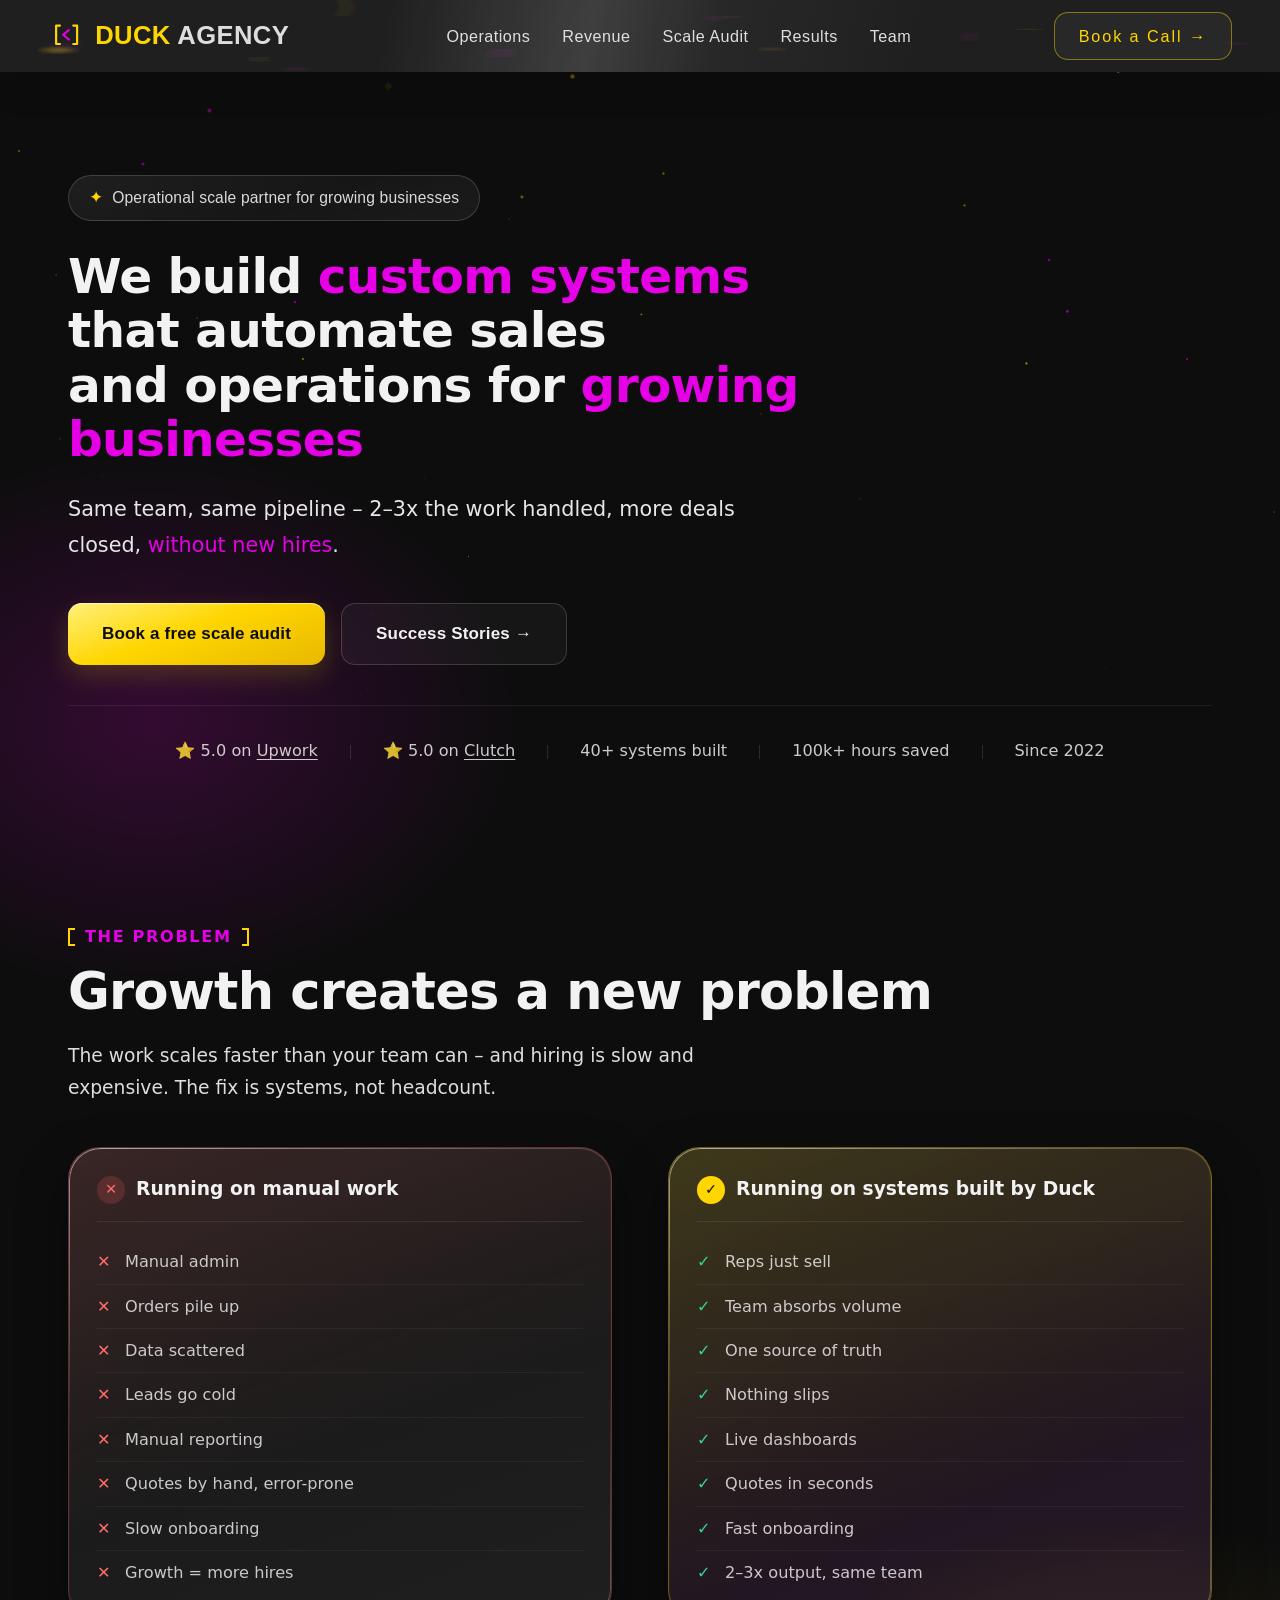
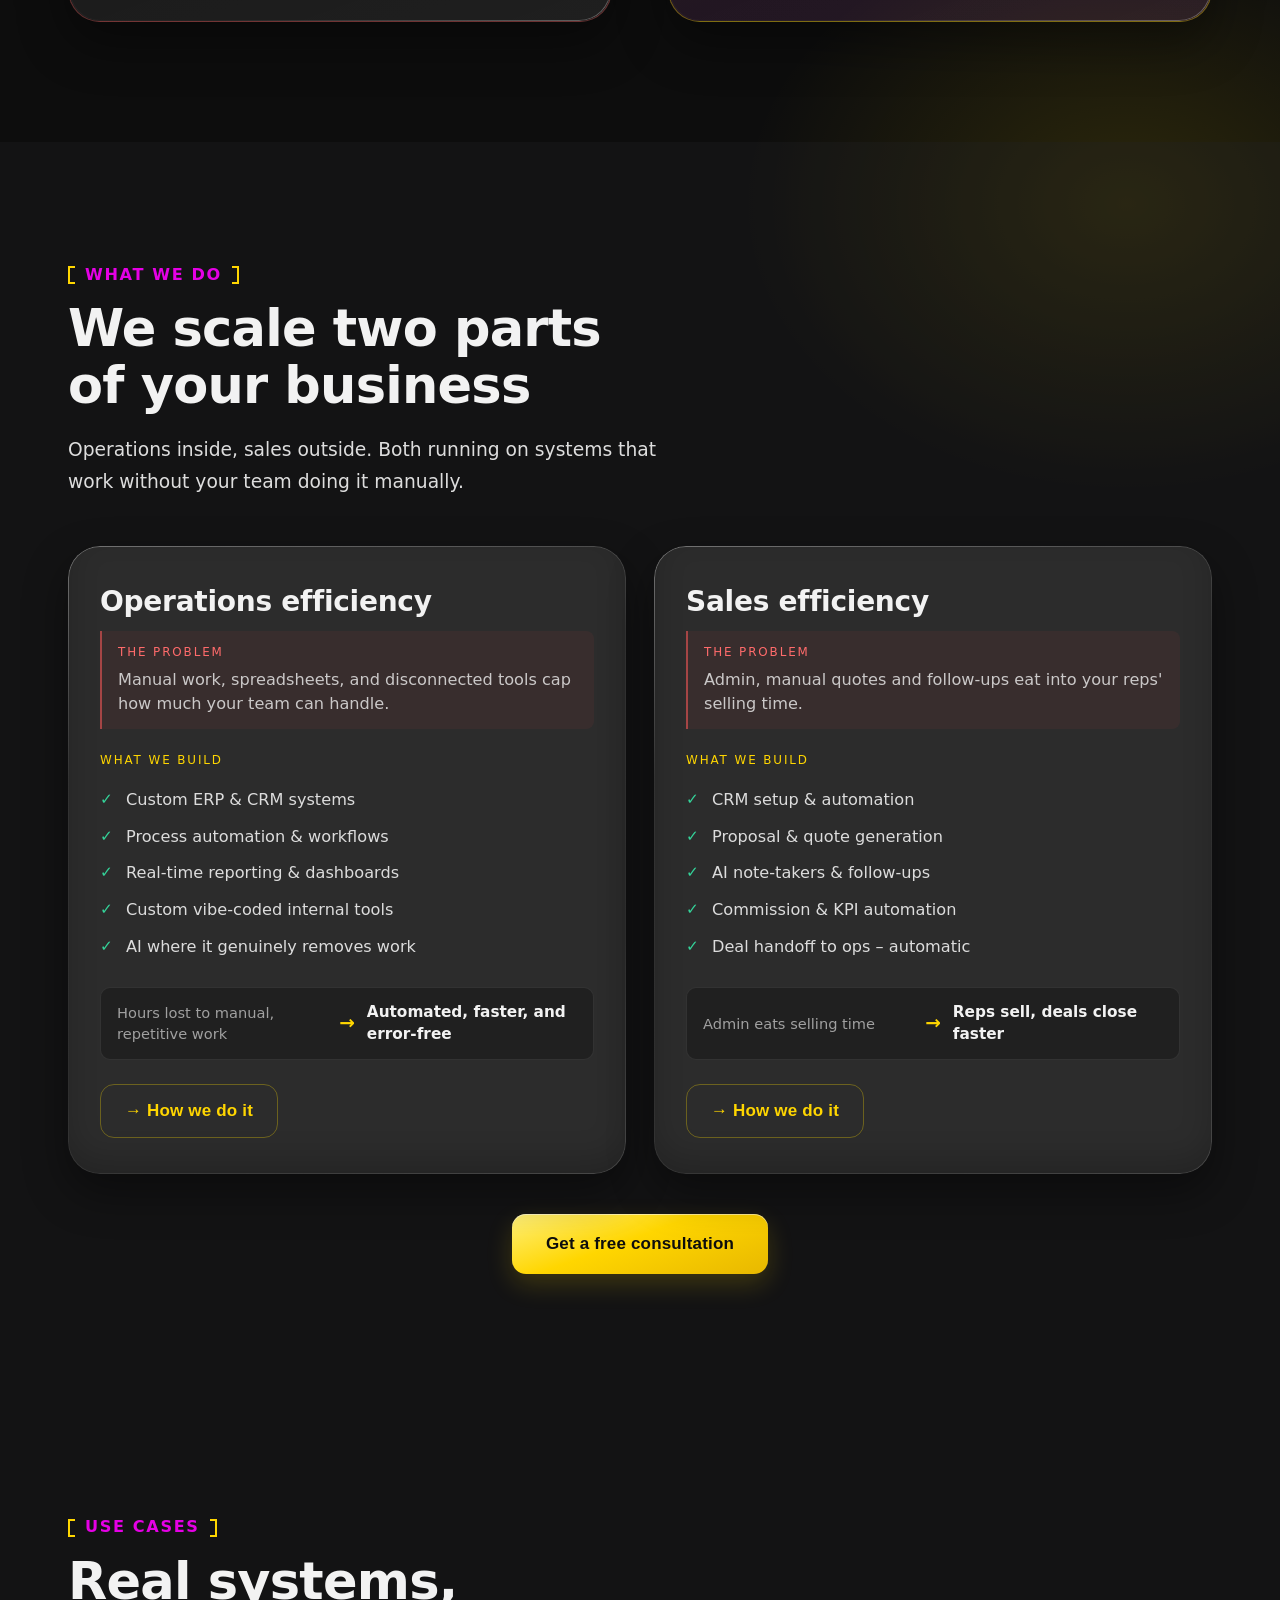
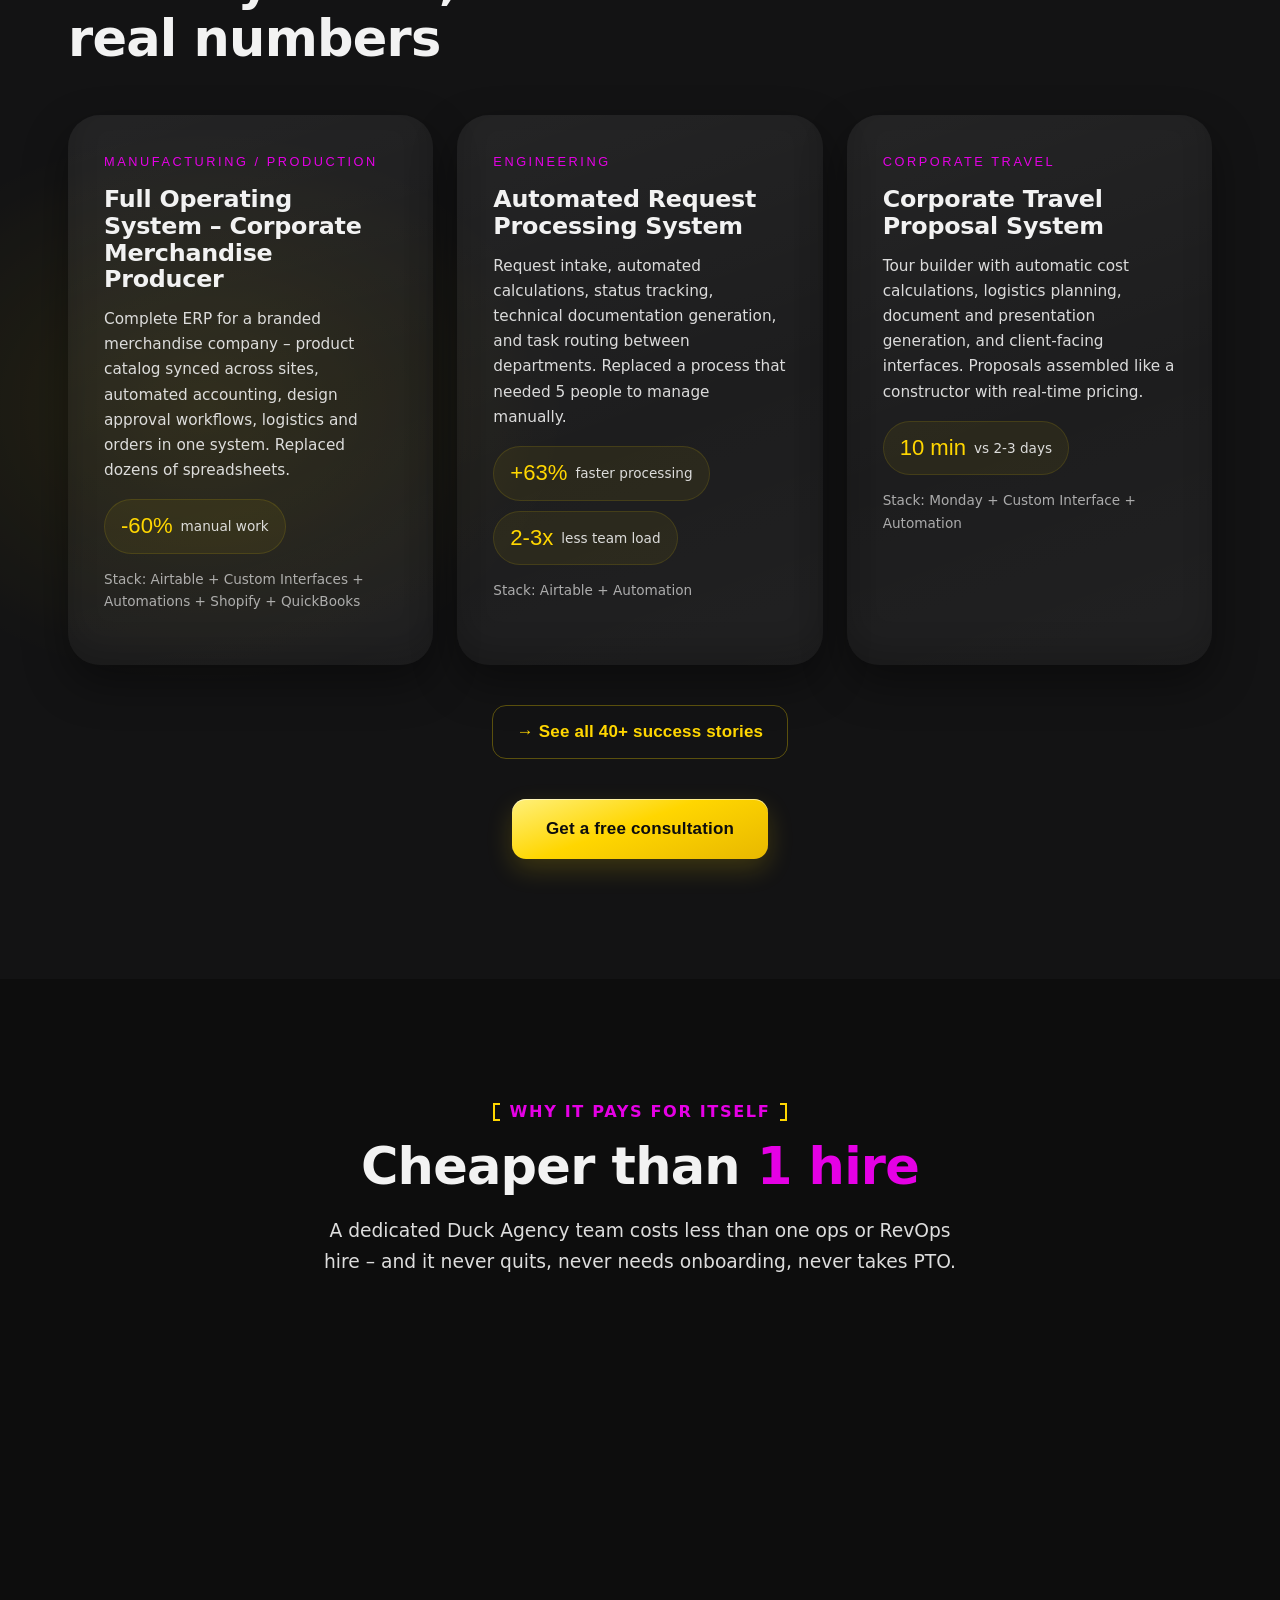
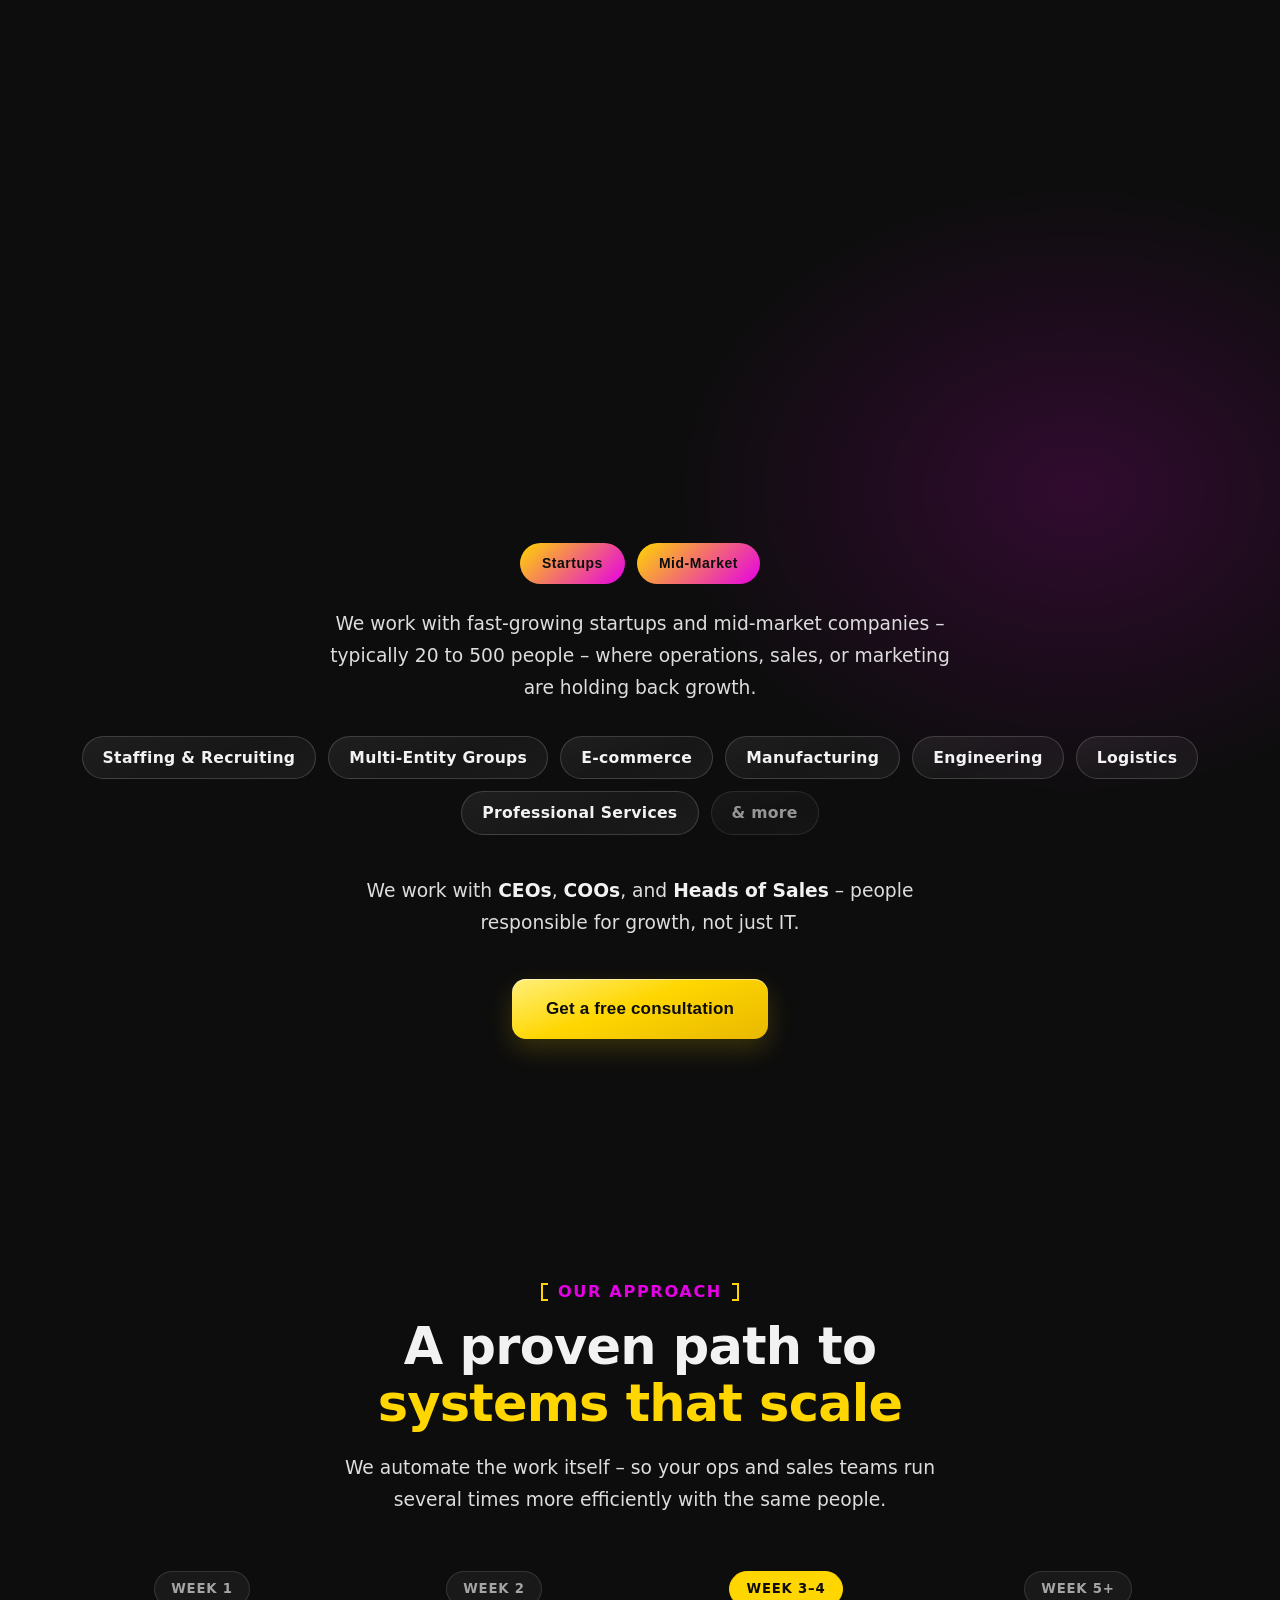
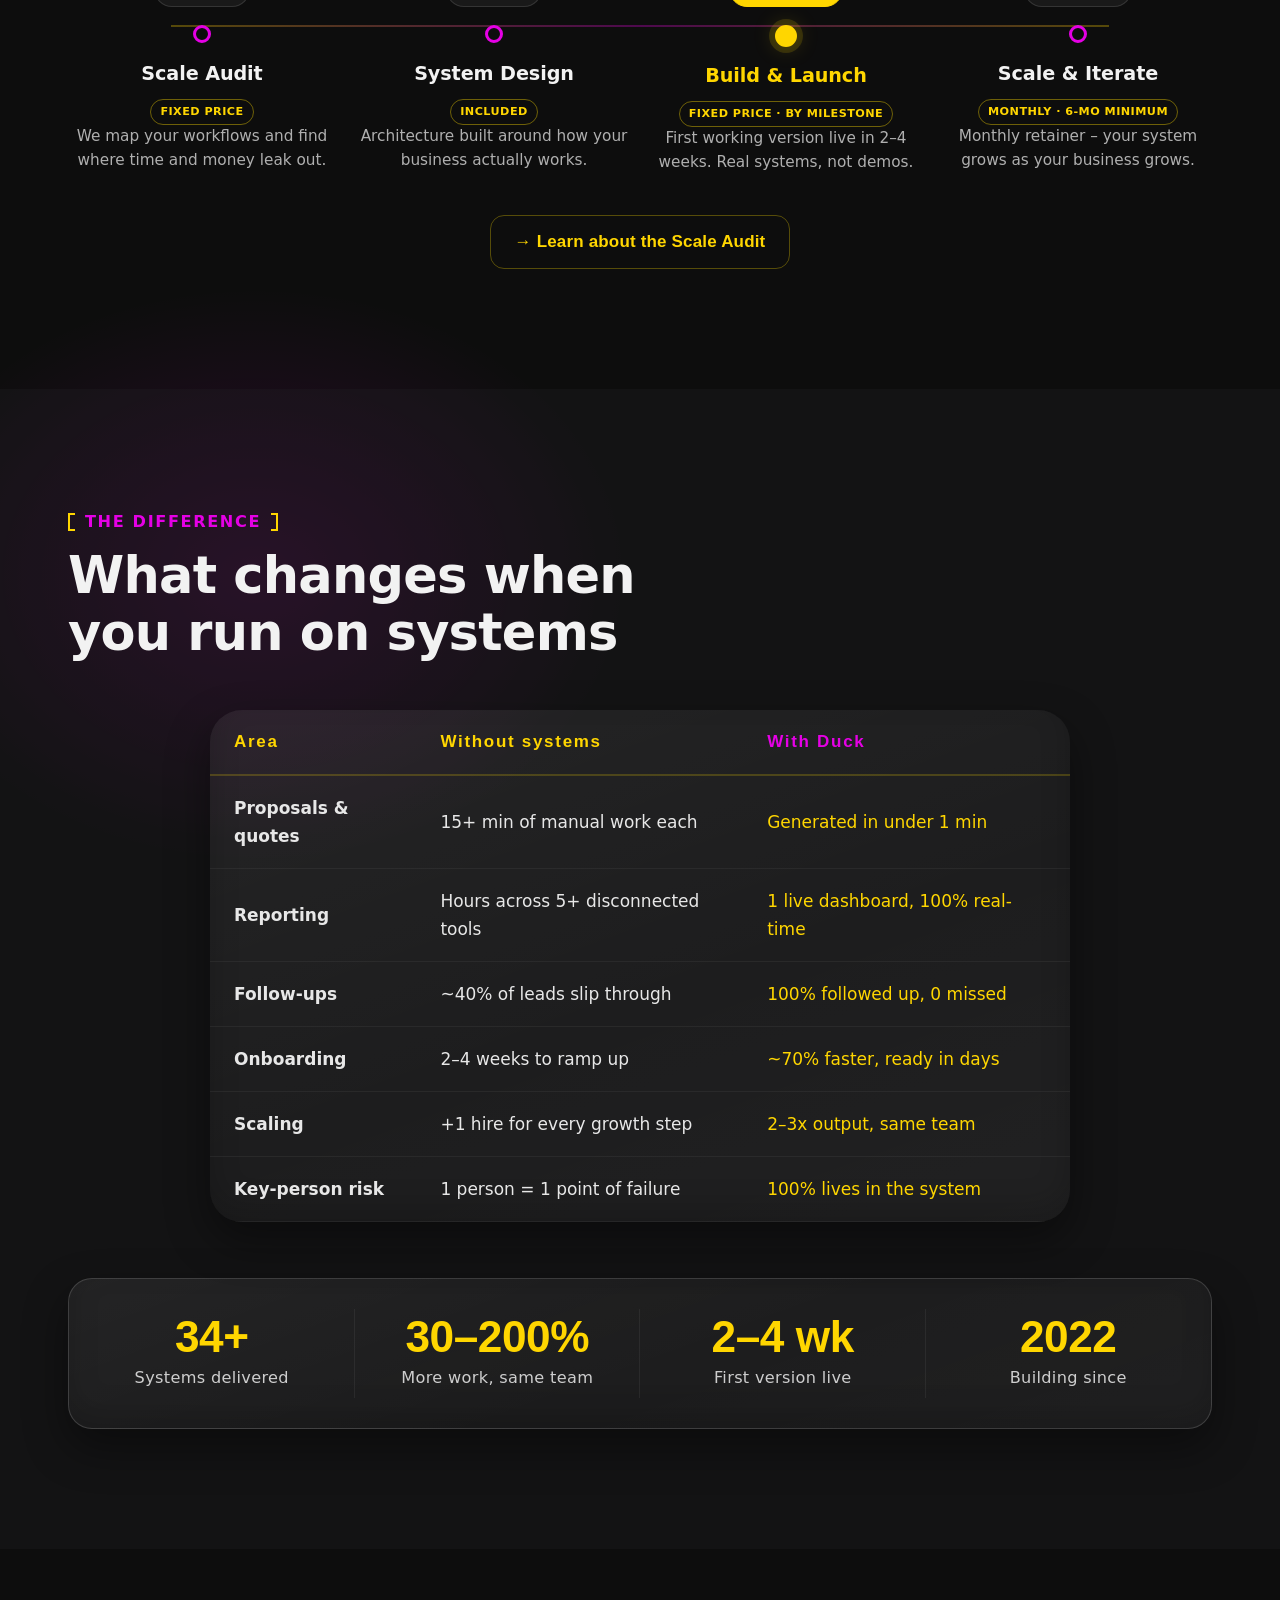
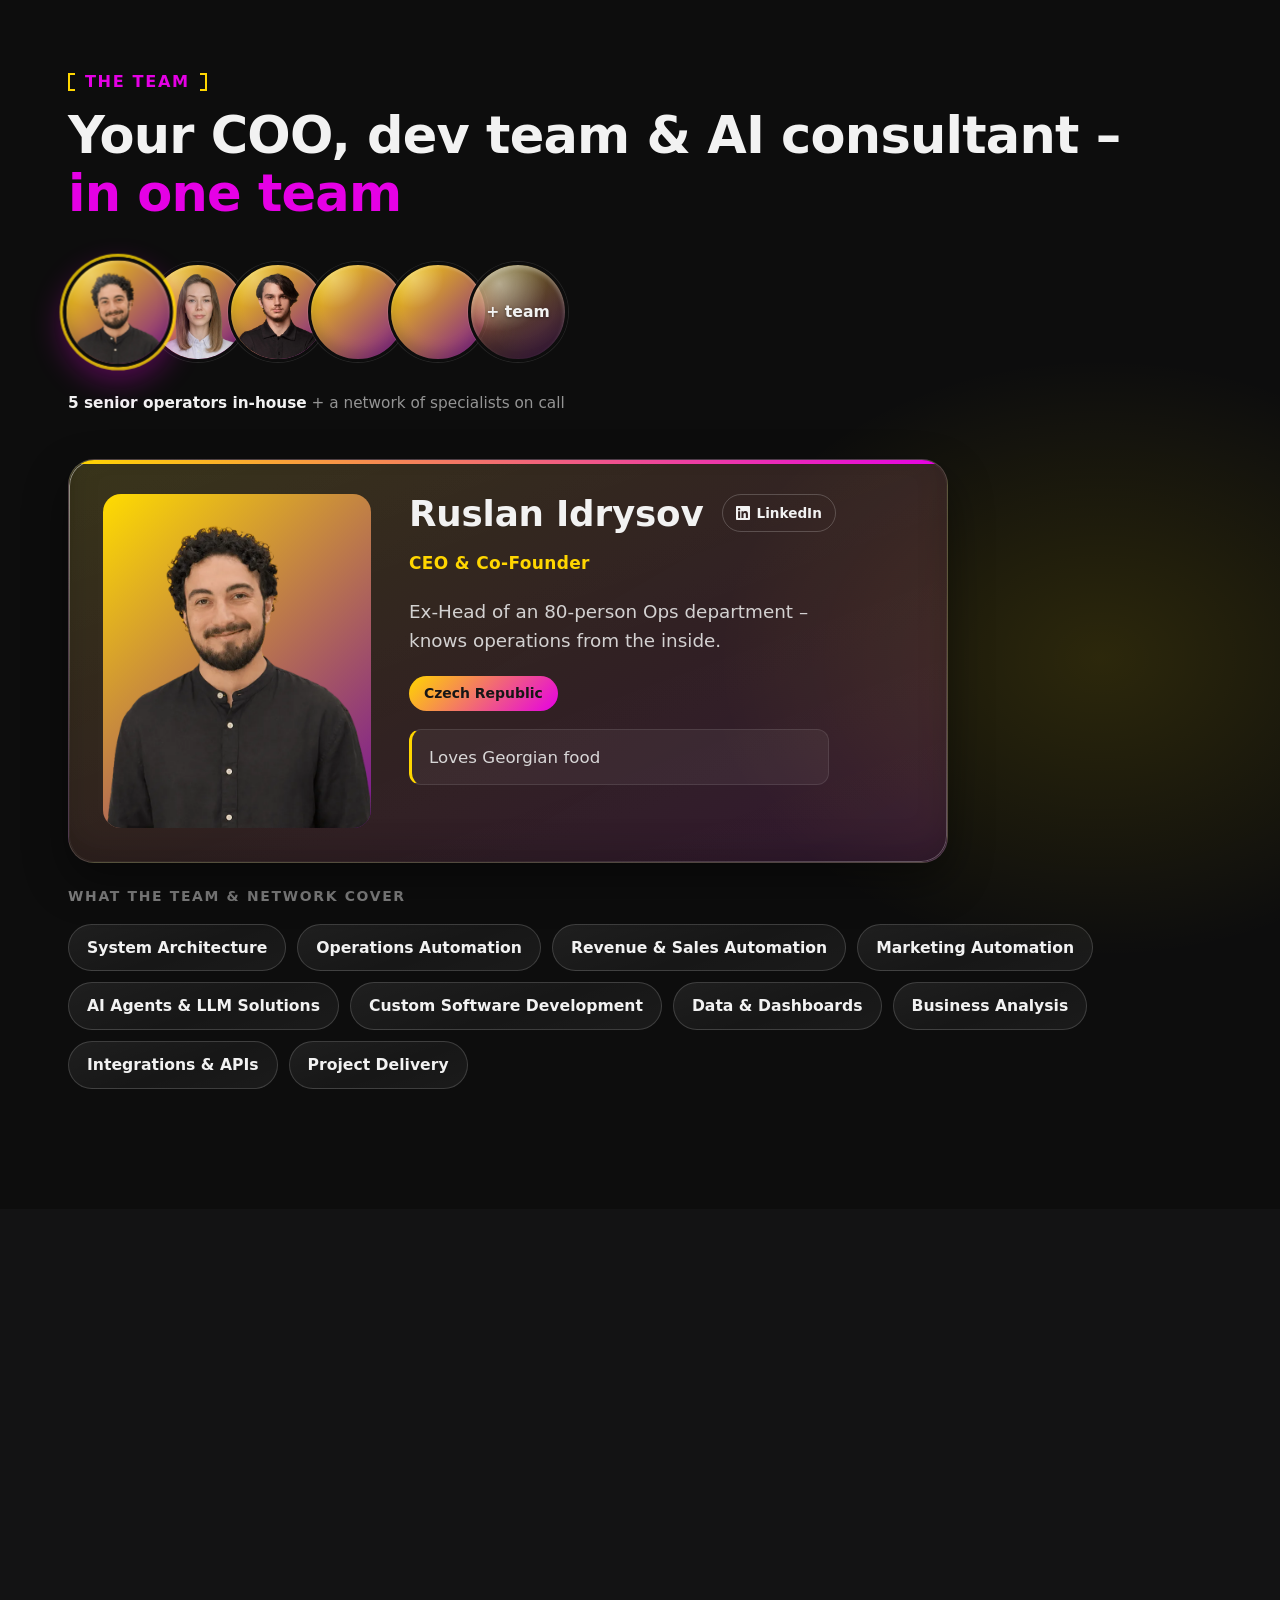
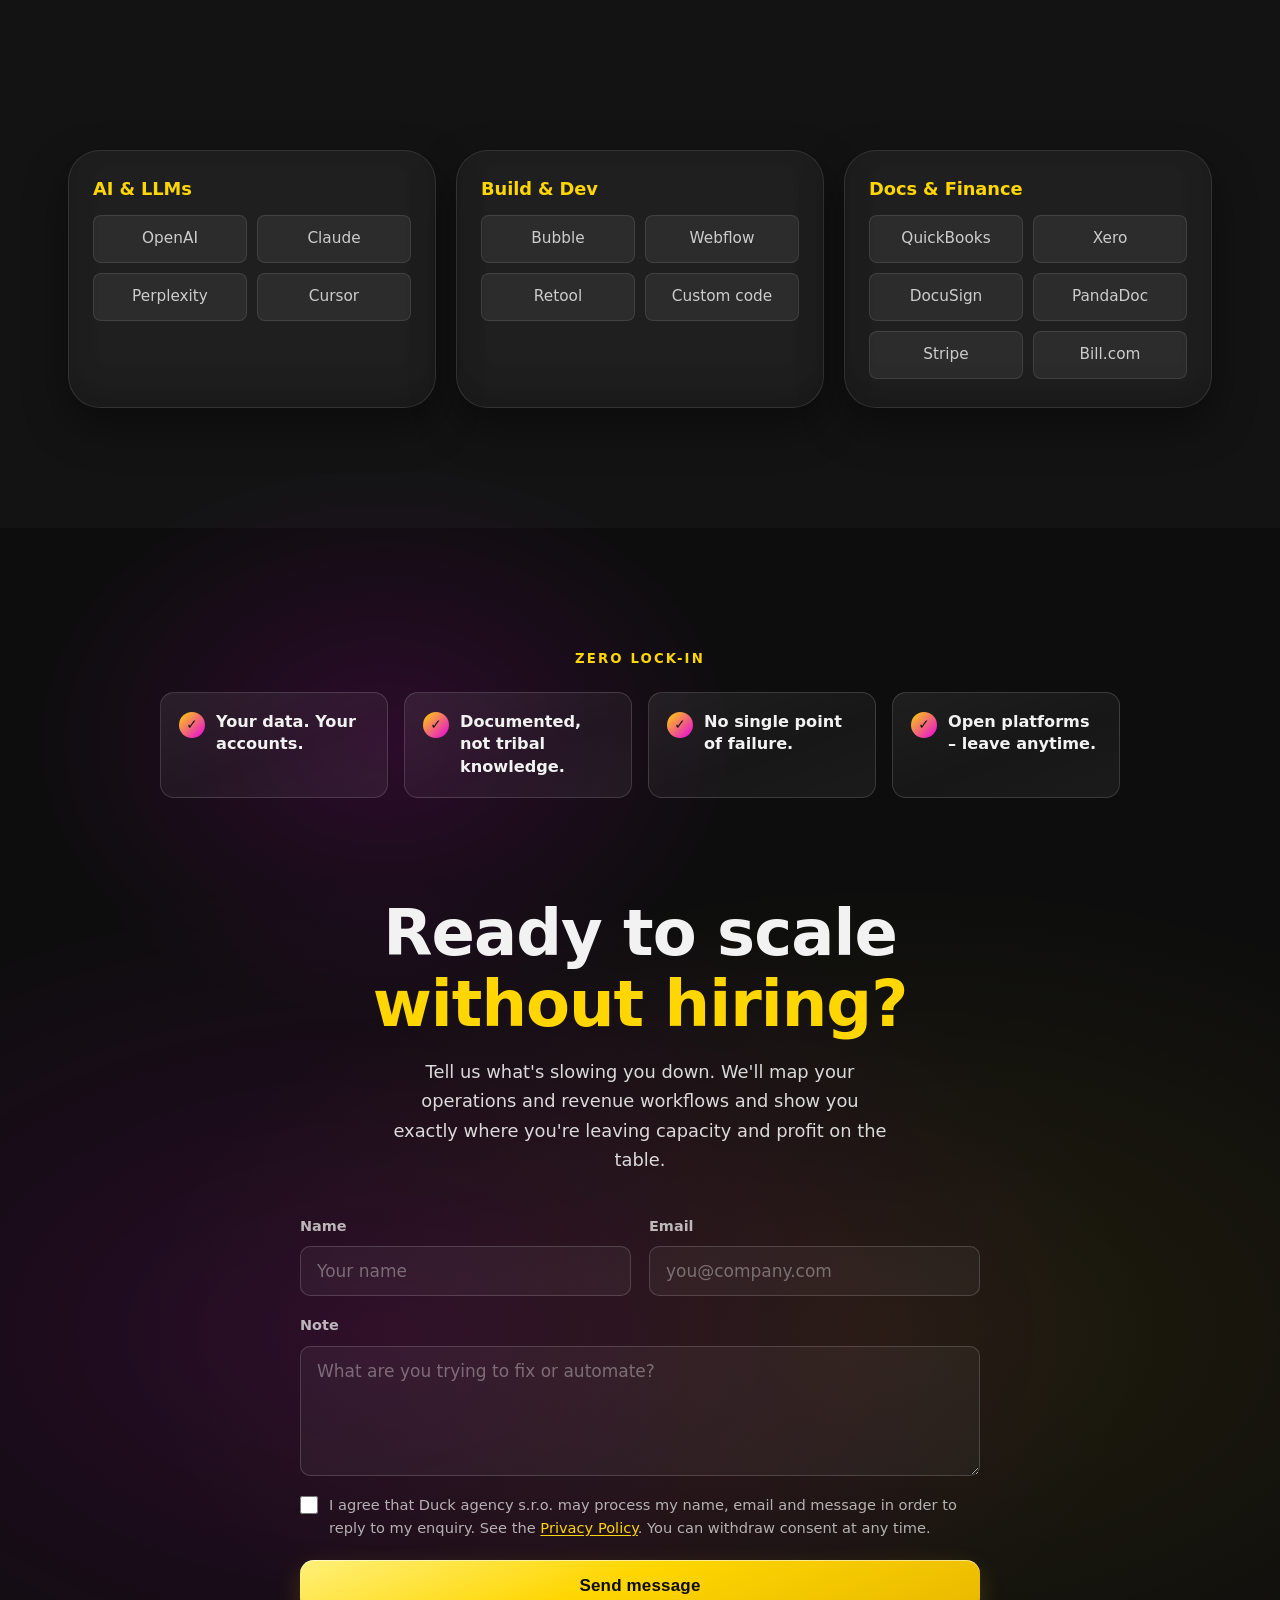
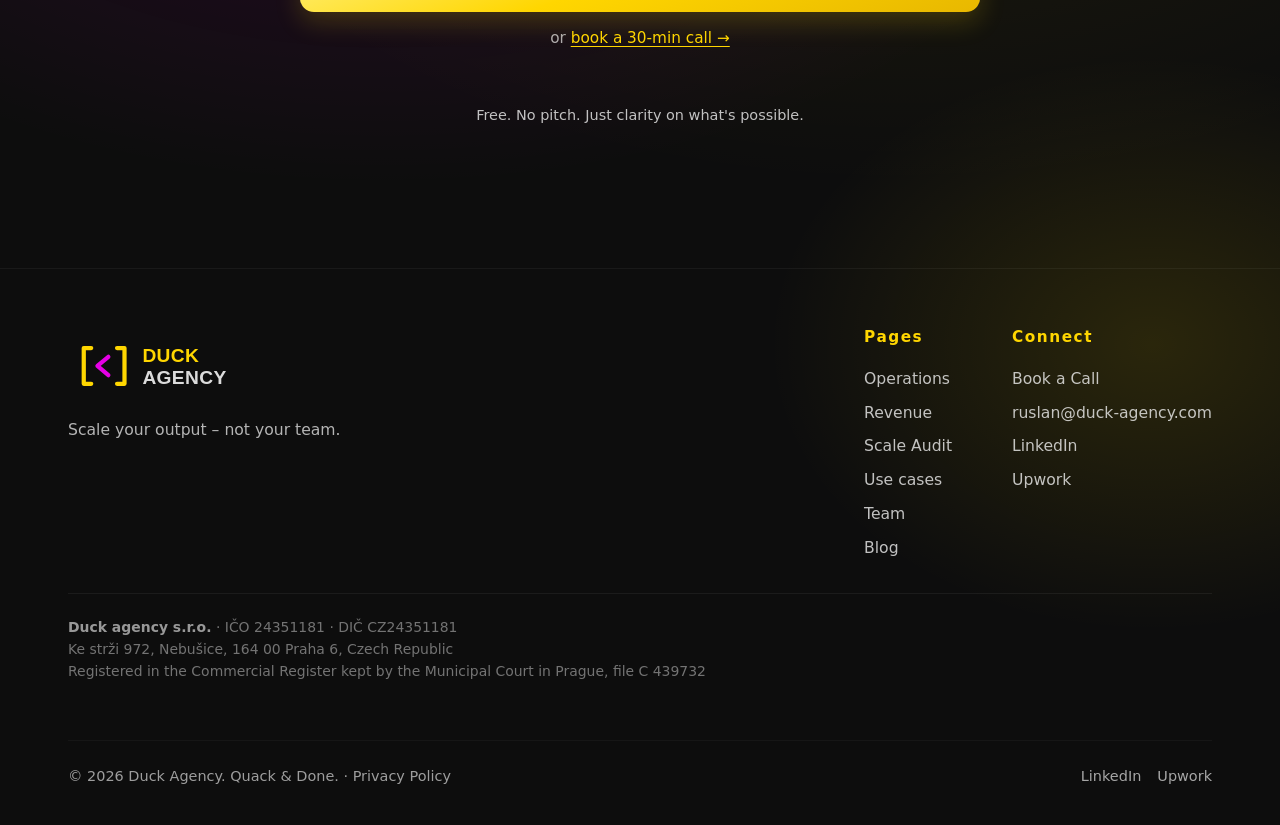
==== commit 1454eb08: "Add legal identification, privacy policy and GDPR consent to the contact form Required under §435 ob" ====
--- a/index.html
+++ b/index.html
@@ -770,6 +770,10 @@
         <label for="cf-note">Note</label>
         <textarea id="cf-note" name="note" rows="5" required placeholder="What are you trying to fix or automate?"></textarea>
       </div>
+      <label class="form-consent" for="cf-consent">
+        <input type="checkbox" id="cf-consent" name="consent" required>
+        <span>I agree that Duck agency s.r.o. may process my name, email and message in order to reply to my enquiry. See the <a href="/privacy-policy">Privacy Policy</a>. You can withdraw consent at any time.</span>
+      </label>
       <button type="submit" class="btn btn-primary" style="width:100%;justify-content:center">Send message</button>
       <p class="form-alt">or <a href="https://calendly.com/ruslan-duck-agency/30min" target="_blank" rel="noopener">book a 30-min call →</a></p>
       <p class="form-status" id="cfStatus" aria-live="polite"></p>
@@ -805,8 +809,13 @@
         </div>
       </div>
     </div>
+    <div class="footer-legal">
+      <p><strong>Duck agency s.r.o.</strong> &middot; IČO 24351181 &middot; DIČ CZ24351181</p>
+      <p>Ke strži 972, Nebušice, 164 00 Praha 6, Czech Republic</p>
+      <p>Registered in the Commercial Register kept by the Municipal Court in Prague, file C 439732</p>
+    </div>
     <div class="footer-bottom">
-      <p>&copy; 2026 Duck Agency. Quack &amp; Done.</p>
+      <p>&copy; 2026 Duck Agency. Quack &amp; Done. &middot; <a href="/privacy-policy">Privacy Policy</a></p>
       <div class="footer-socials">
         <a href="https://www.linkedin.com/in/ruslan-idrysov-duck-agency/" target="_blank">LinkedIn</a>
         <a href="https://www.upwork.com/freelancers/~01691c71b40f955a52" target="_blank">Upwork</a>
--- a/duck-refresh.css
+++ b/duck-refresh.css
@@ -518,6 +518,45 @@
   .duck-cursor-dot { transition: none; }
 }
 
+/* ── 8a. Юридический блок в футере (§435 občanského zákoníku) ───────
+   Идентификация предпринимателя обязана присутствовать на сайте:
+   название, IČO, sídlo и запись в реестре. Держим мелким и приглушённым —
+   это обязательная информация, а не маркетинг. */
+.footer-legal {
+  padding: 22px 0 18px;
+  border-top: 1px solid rgba(255,255,255,0.06);
+  margin-top: 28px;
+}
+.footer-legal p {
+  font-size: 0.82rem;
+  line-height: 1.6;
+  color: rgba(239,239,239,0.45);
+  margin: 0;
+}
+.footer-legal strong { color: rgba(239,239,239,0.62); font-weight: 700; }
+
+/* согласие на обработку данных в форме (GDPR, ст. 6(1)(a)) */
+.form-consent {
+  display: flex;
+  align-items: flex-start;
+  gap: 11px;
+  margin: 4px 0 20px;
+  font-size: 0.86rem;
+  line-height: 1.55;
+  color: rgba(239,239,239,0.72);
+}
+.form-consent input[type="checkbox"] {
+  flex: 0 0 18px;
+  width: 18px;
+  height: 18px;
+  margin-top: 2px;
+  accent-color: var(--yellow);
+  cursor: pointer;
+}
+.form-consent a { color: var(--yellow); text-decoration: underline; text-underline-offset: 2px; }
+.form-consent.invalid { color: #ff7a7a; }
+.form-consent.invalid input[type="checkbox"] { outline: 2px solid #ff7a7a; outline-offset: 2px; }
+
 /* ── 8. Мелочи ─────────────────────────────────────────────── */
 ::selection { background: var(--yellow); color: var(--black); }
 :focus-visible { outline: 2px solid var(--yellow); outline-offset: 3px; }
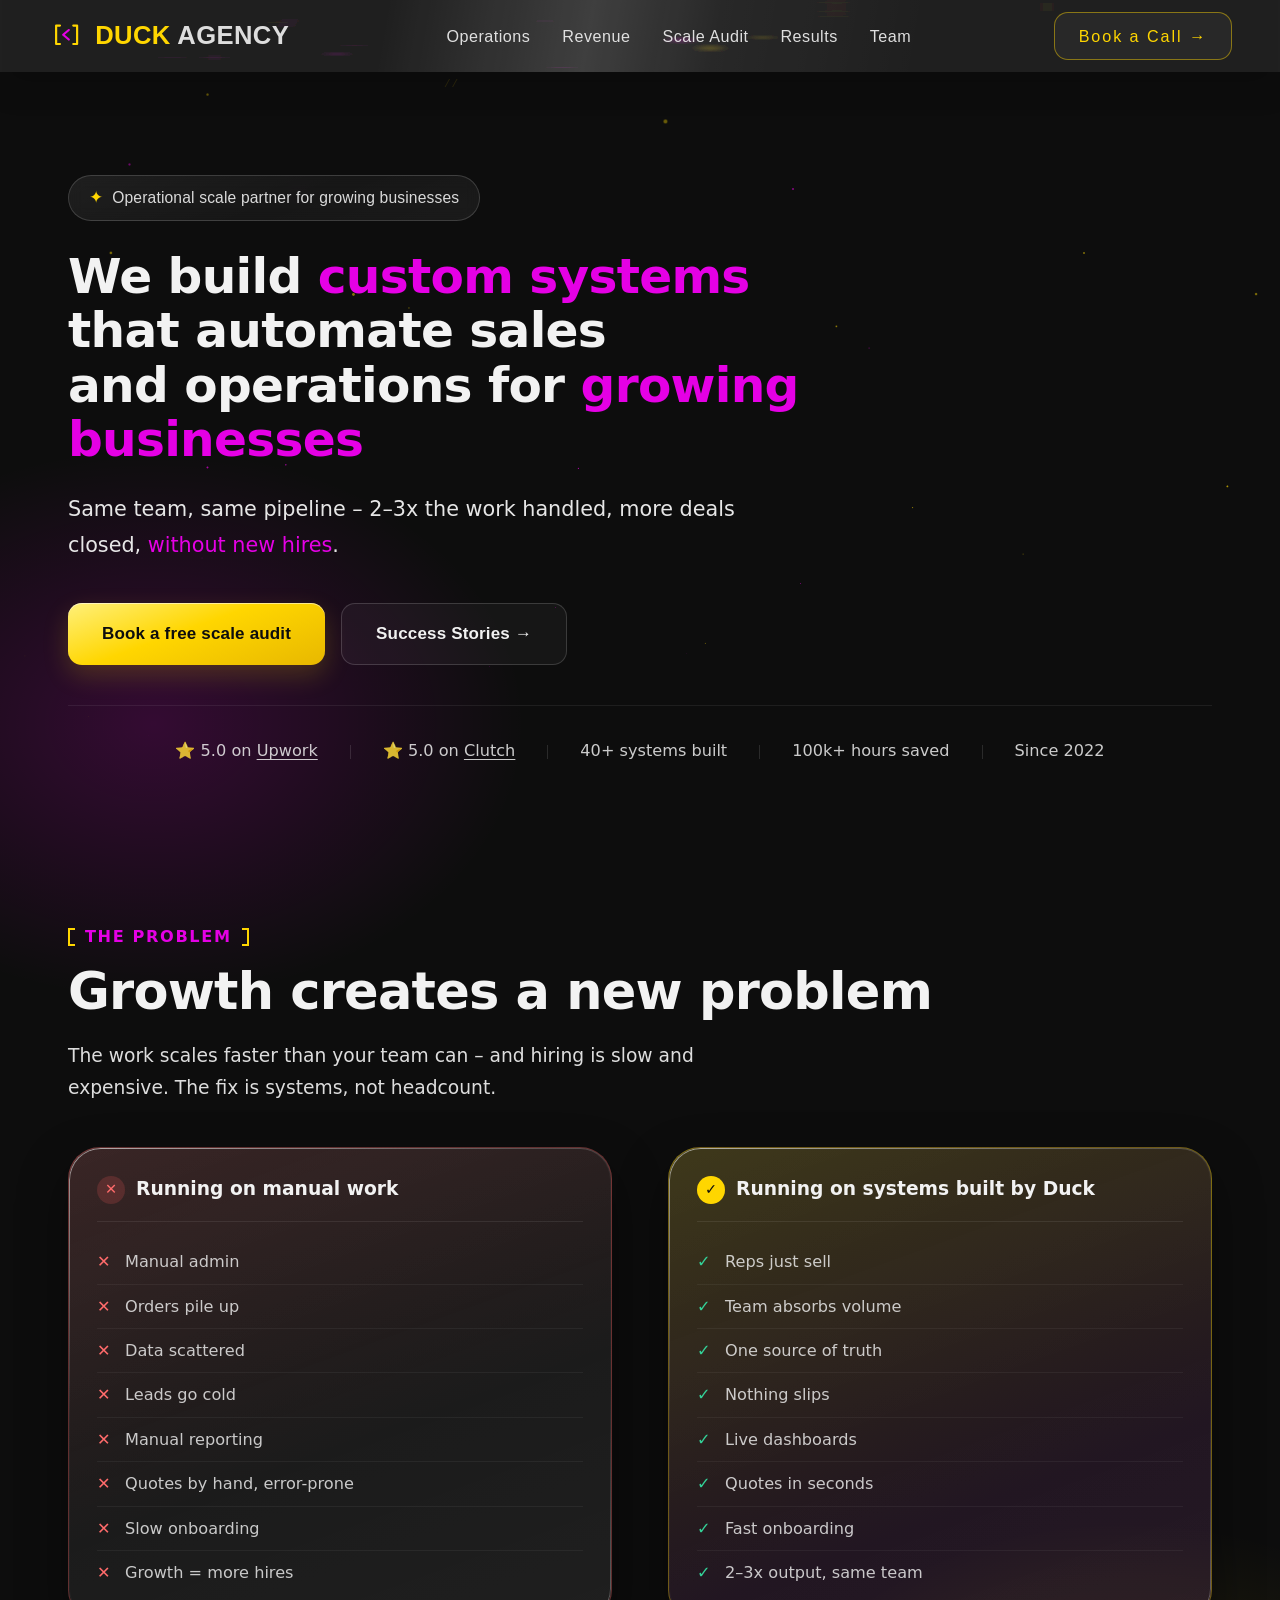
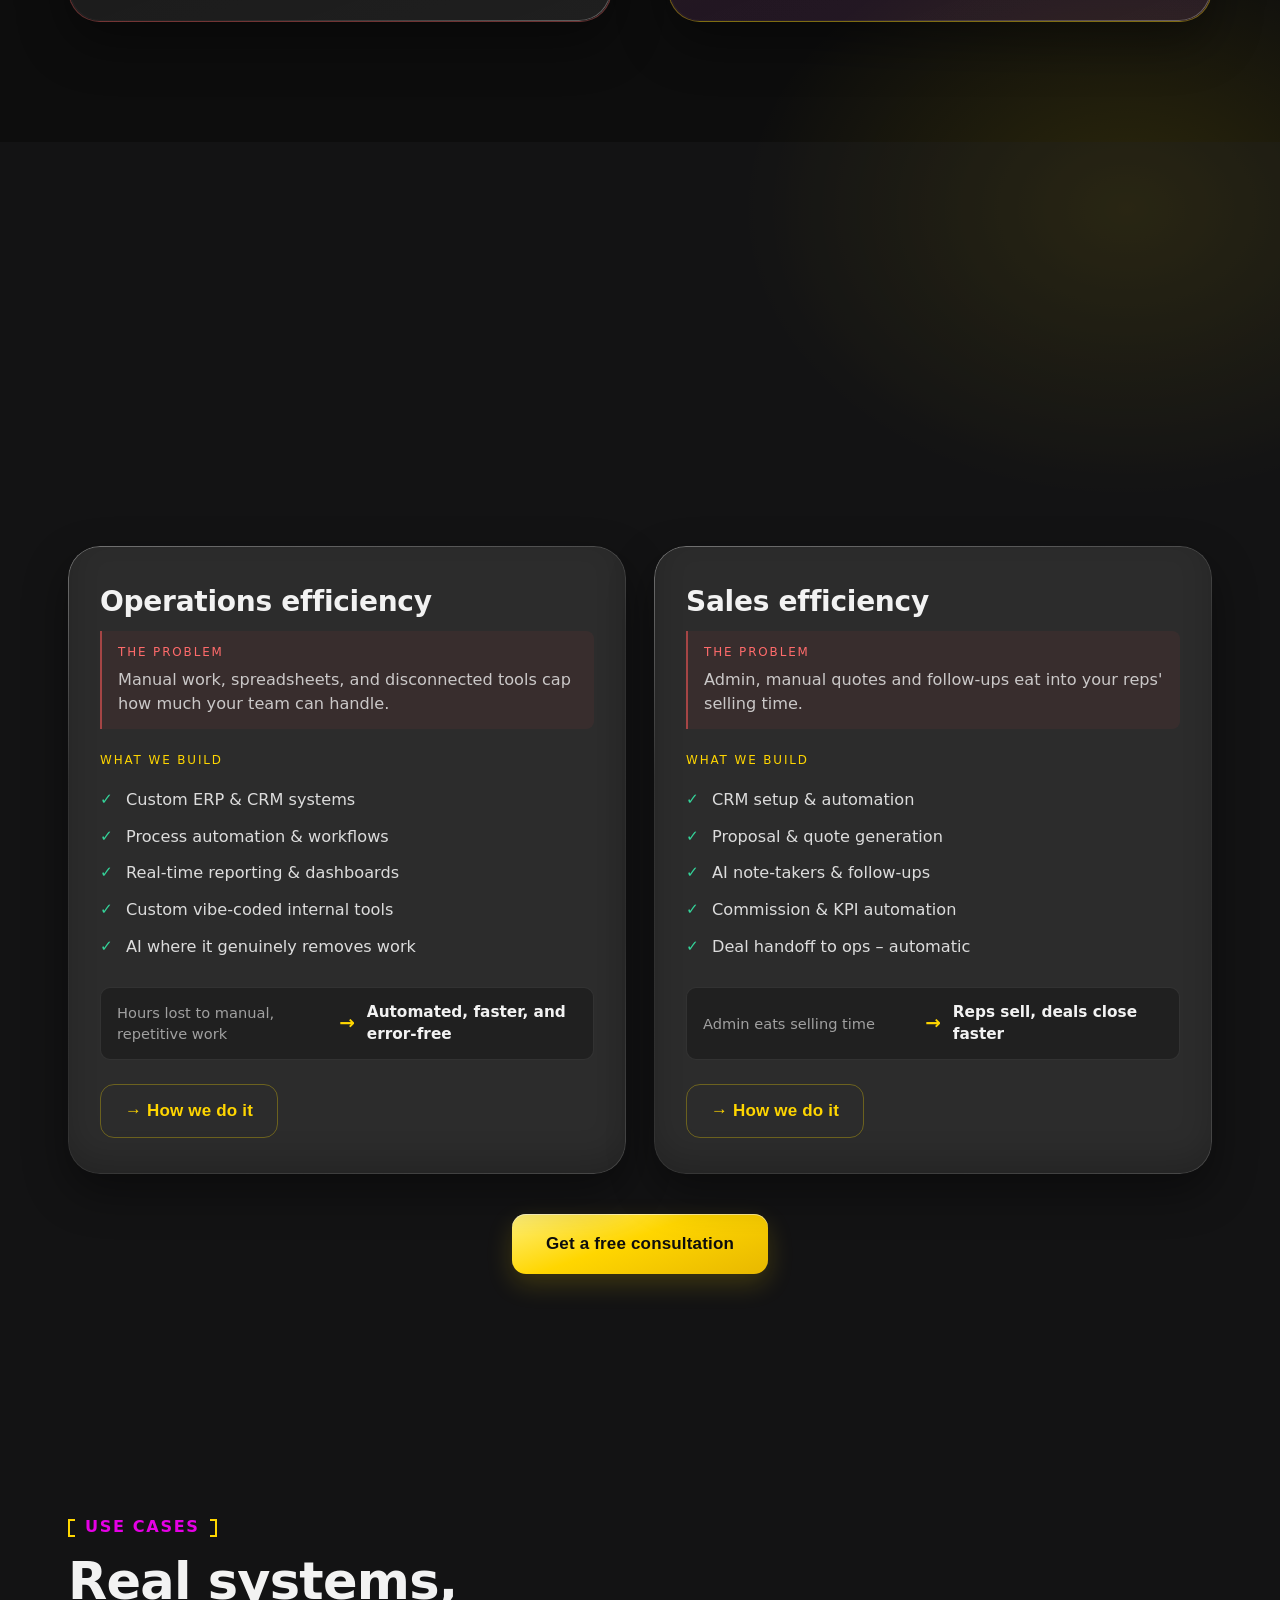
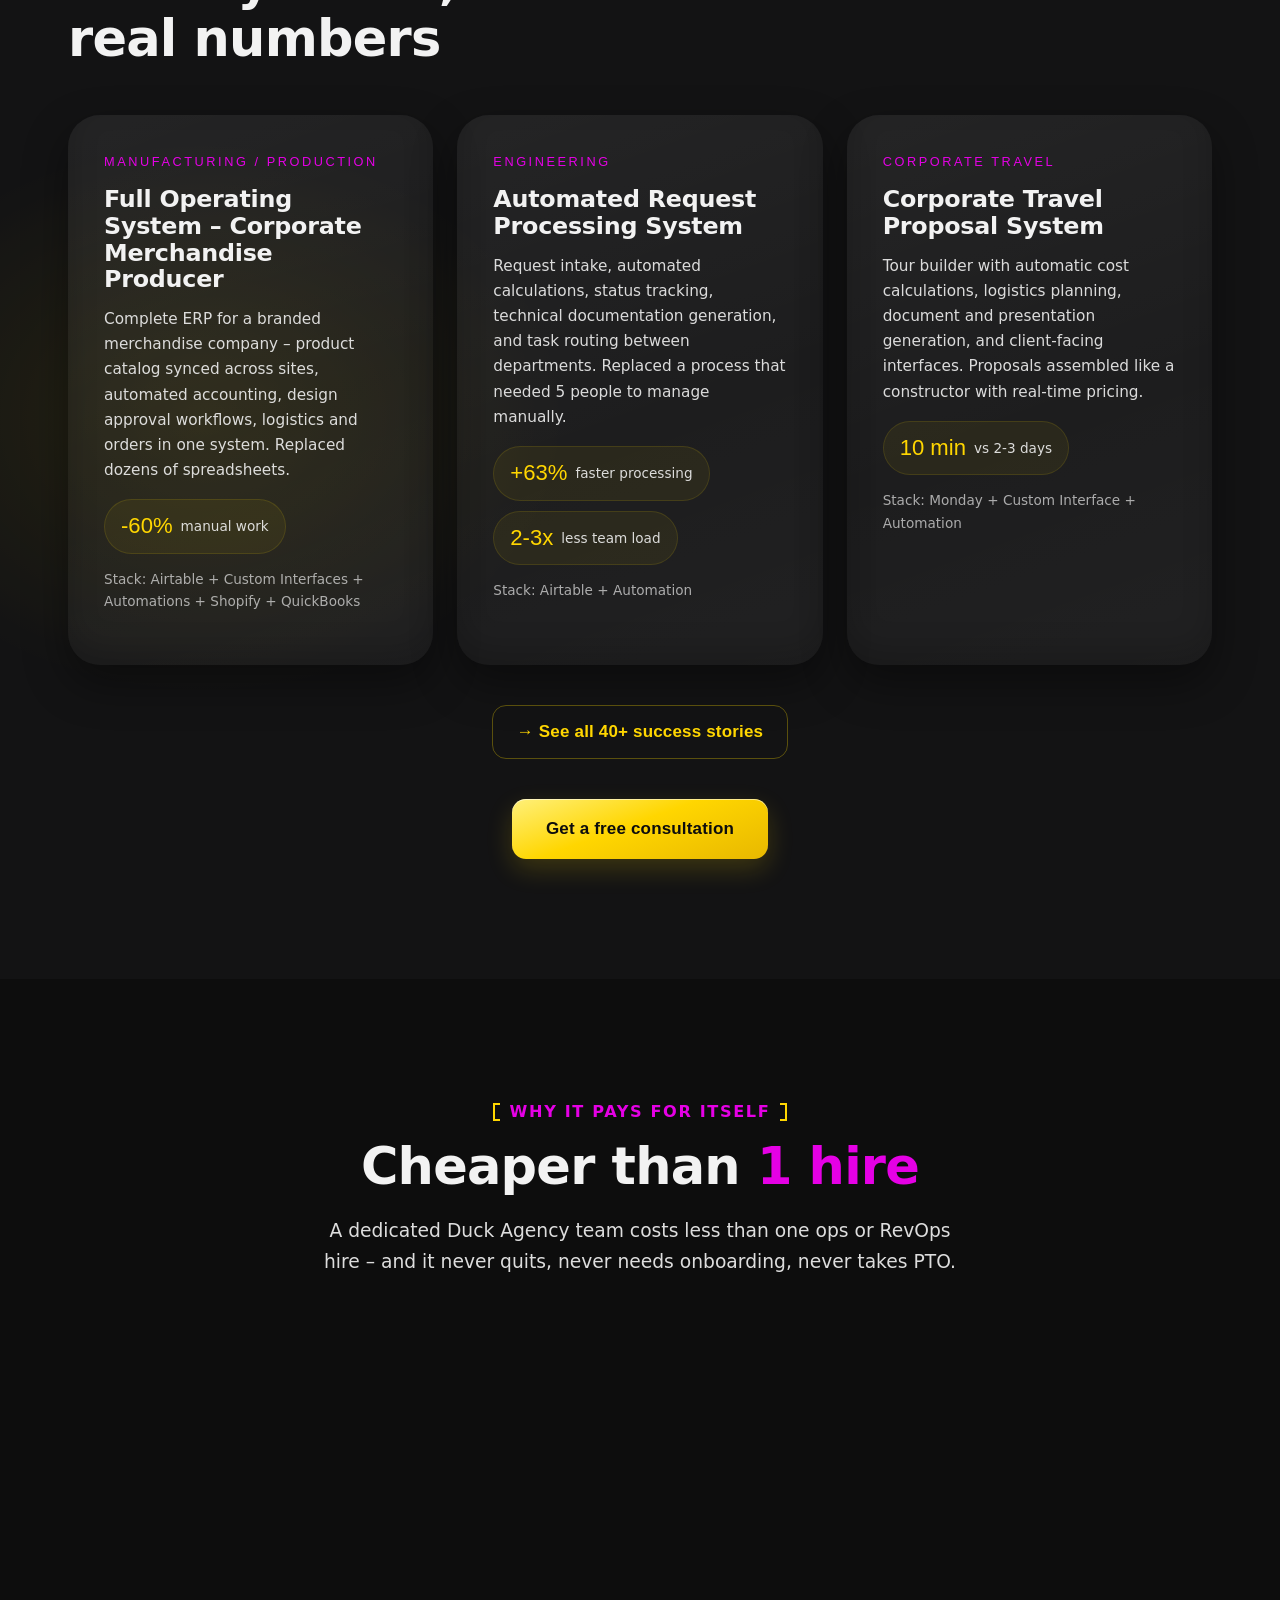
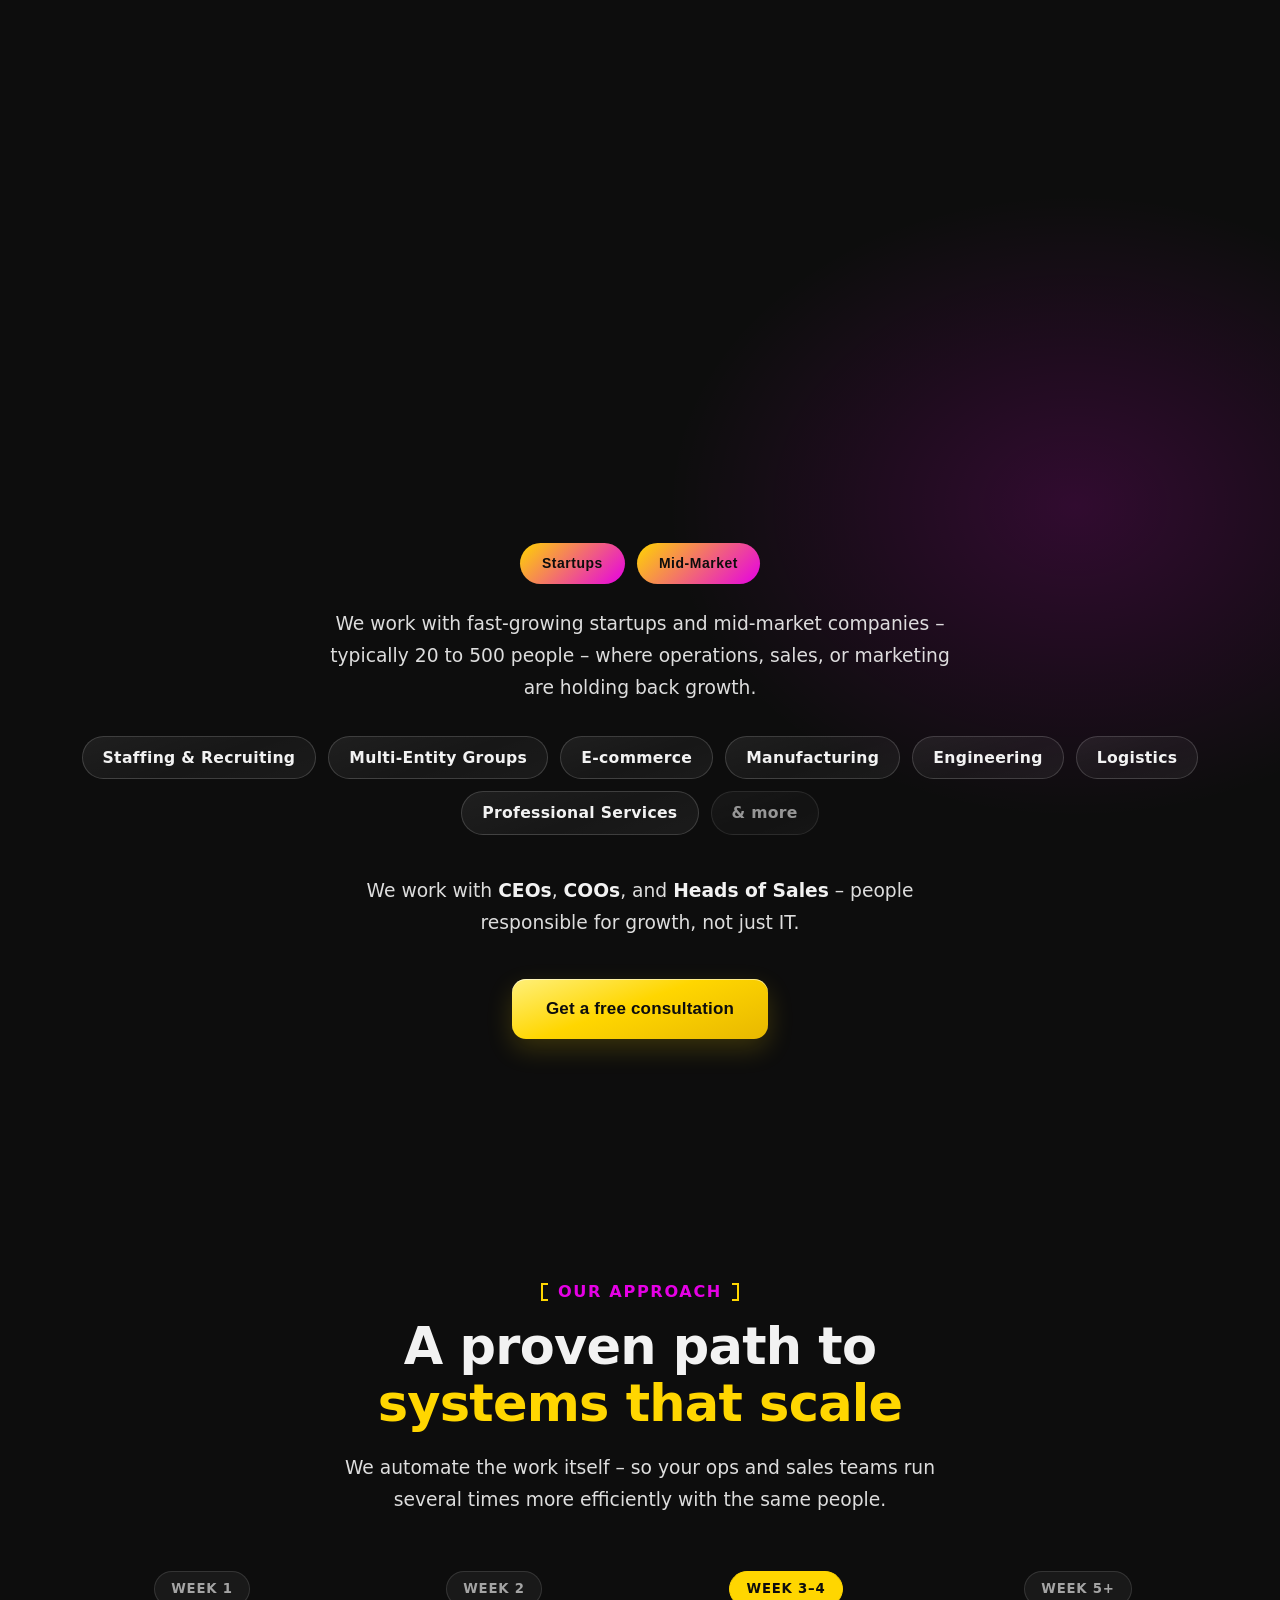
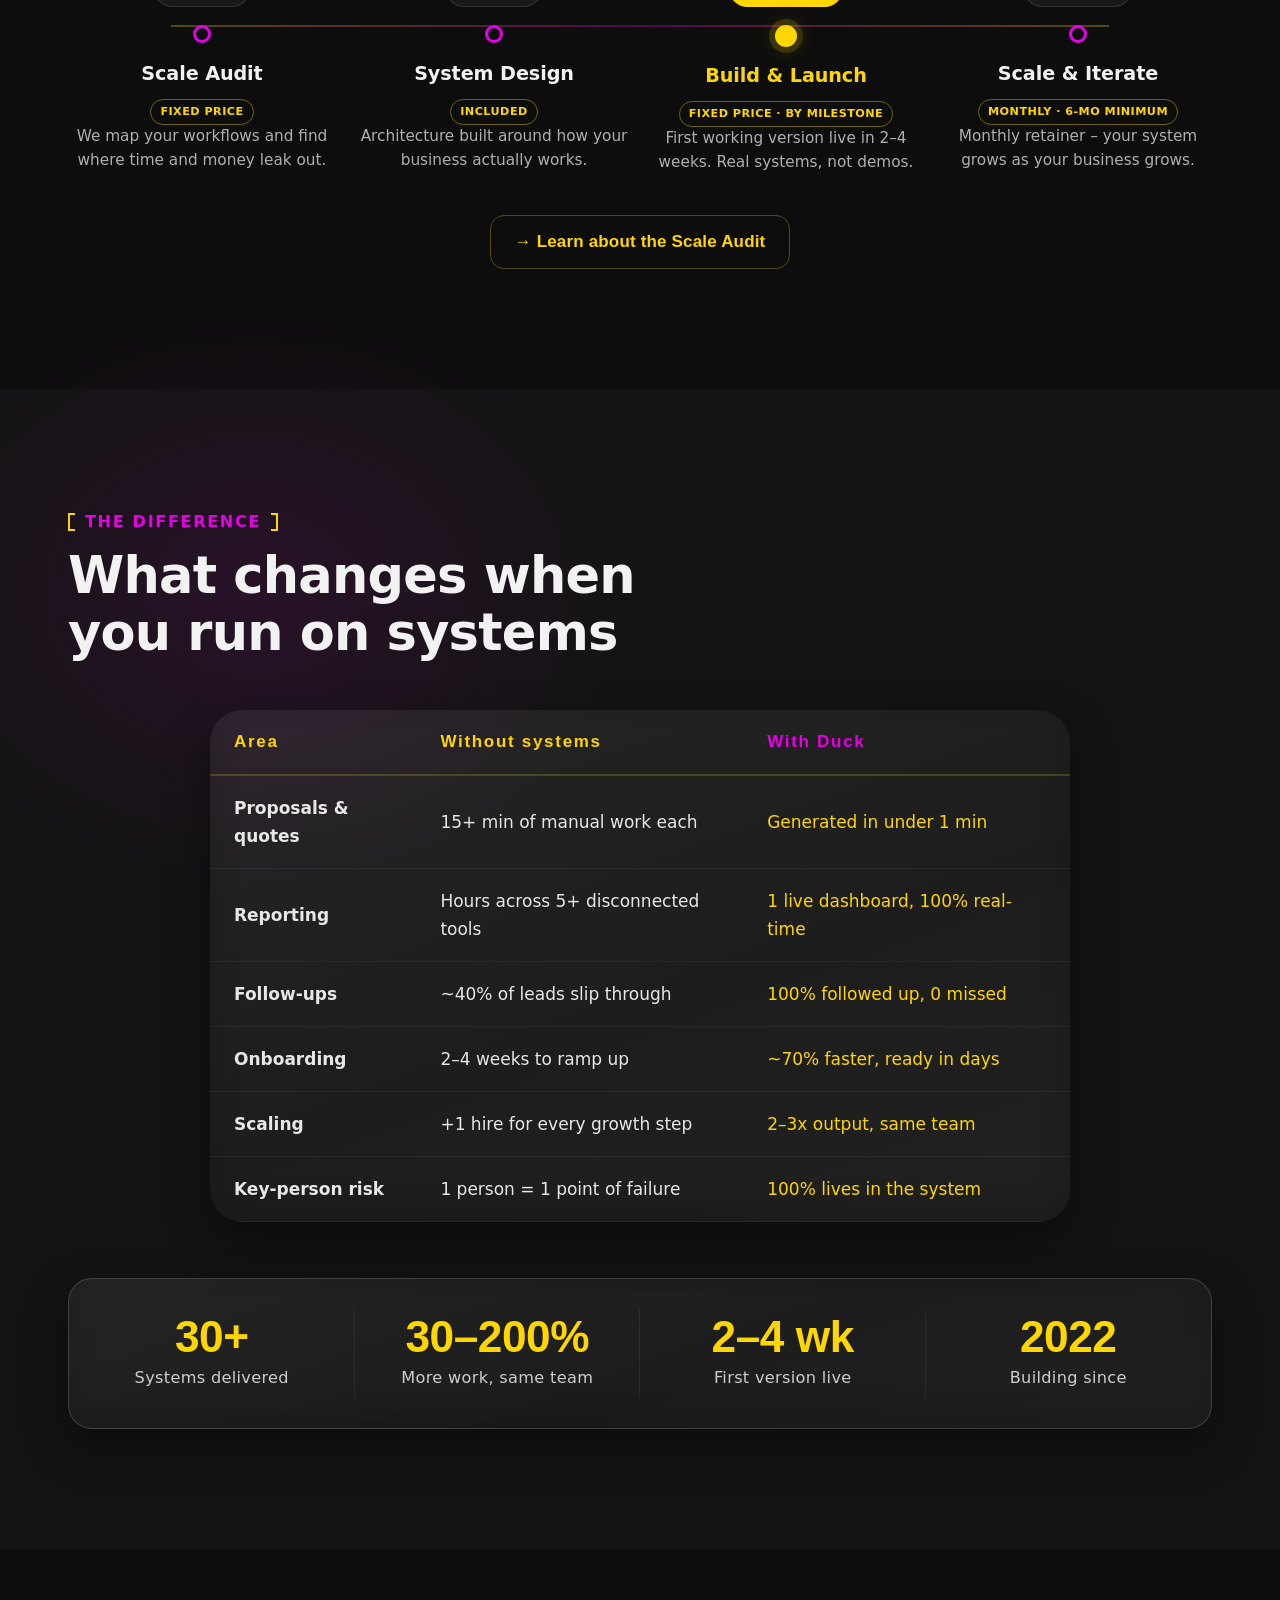
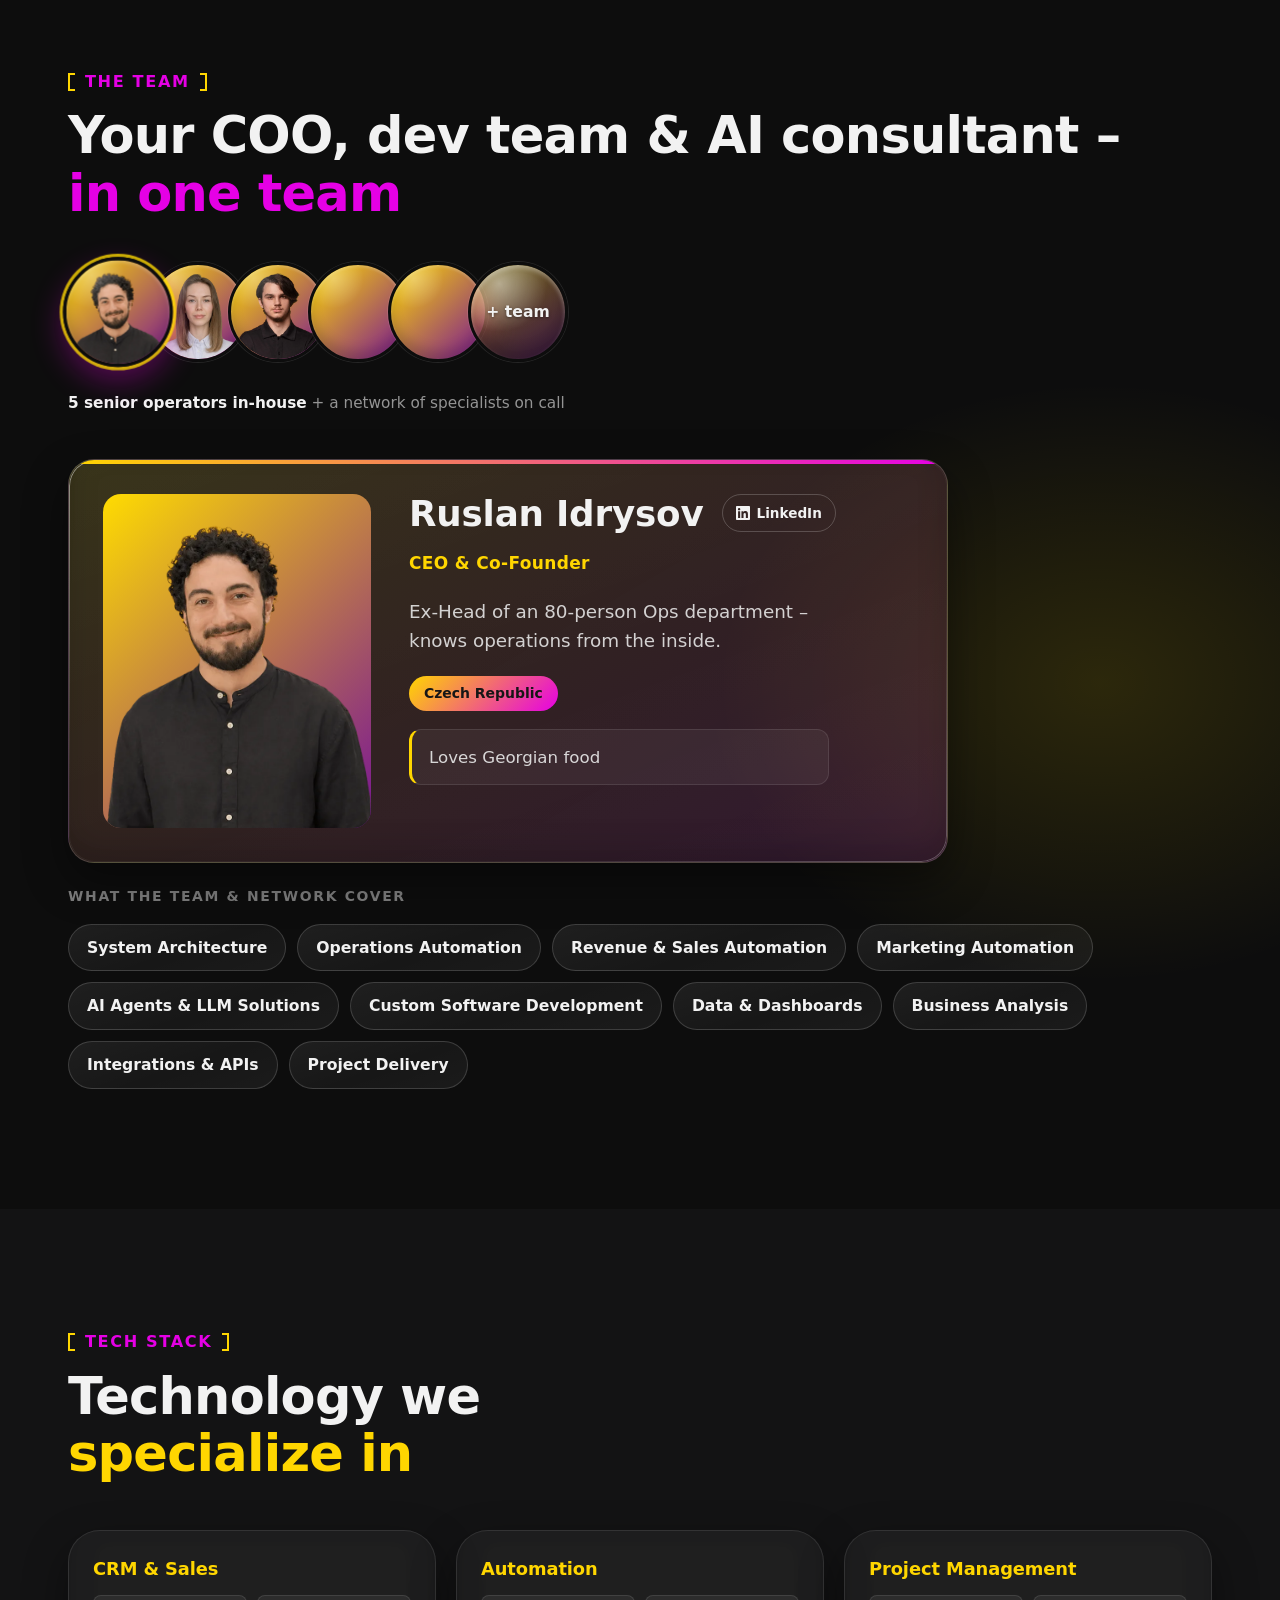
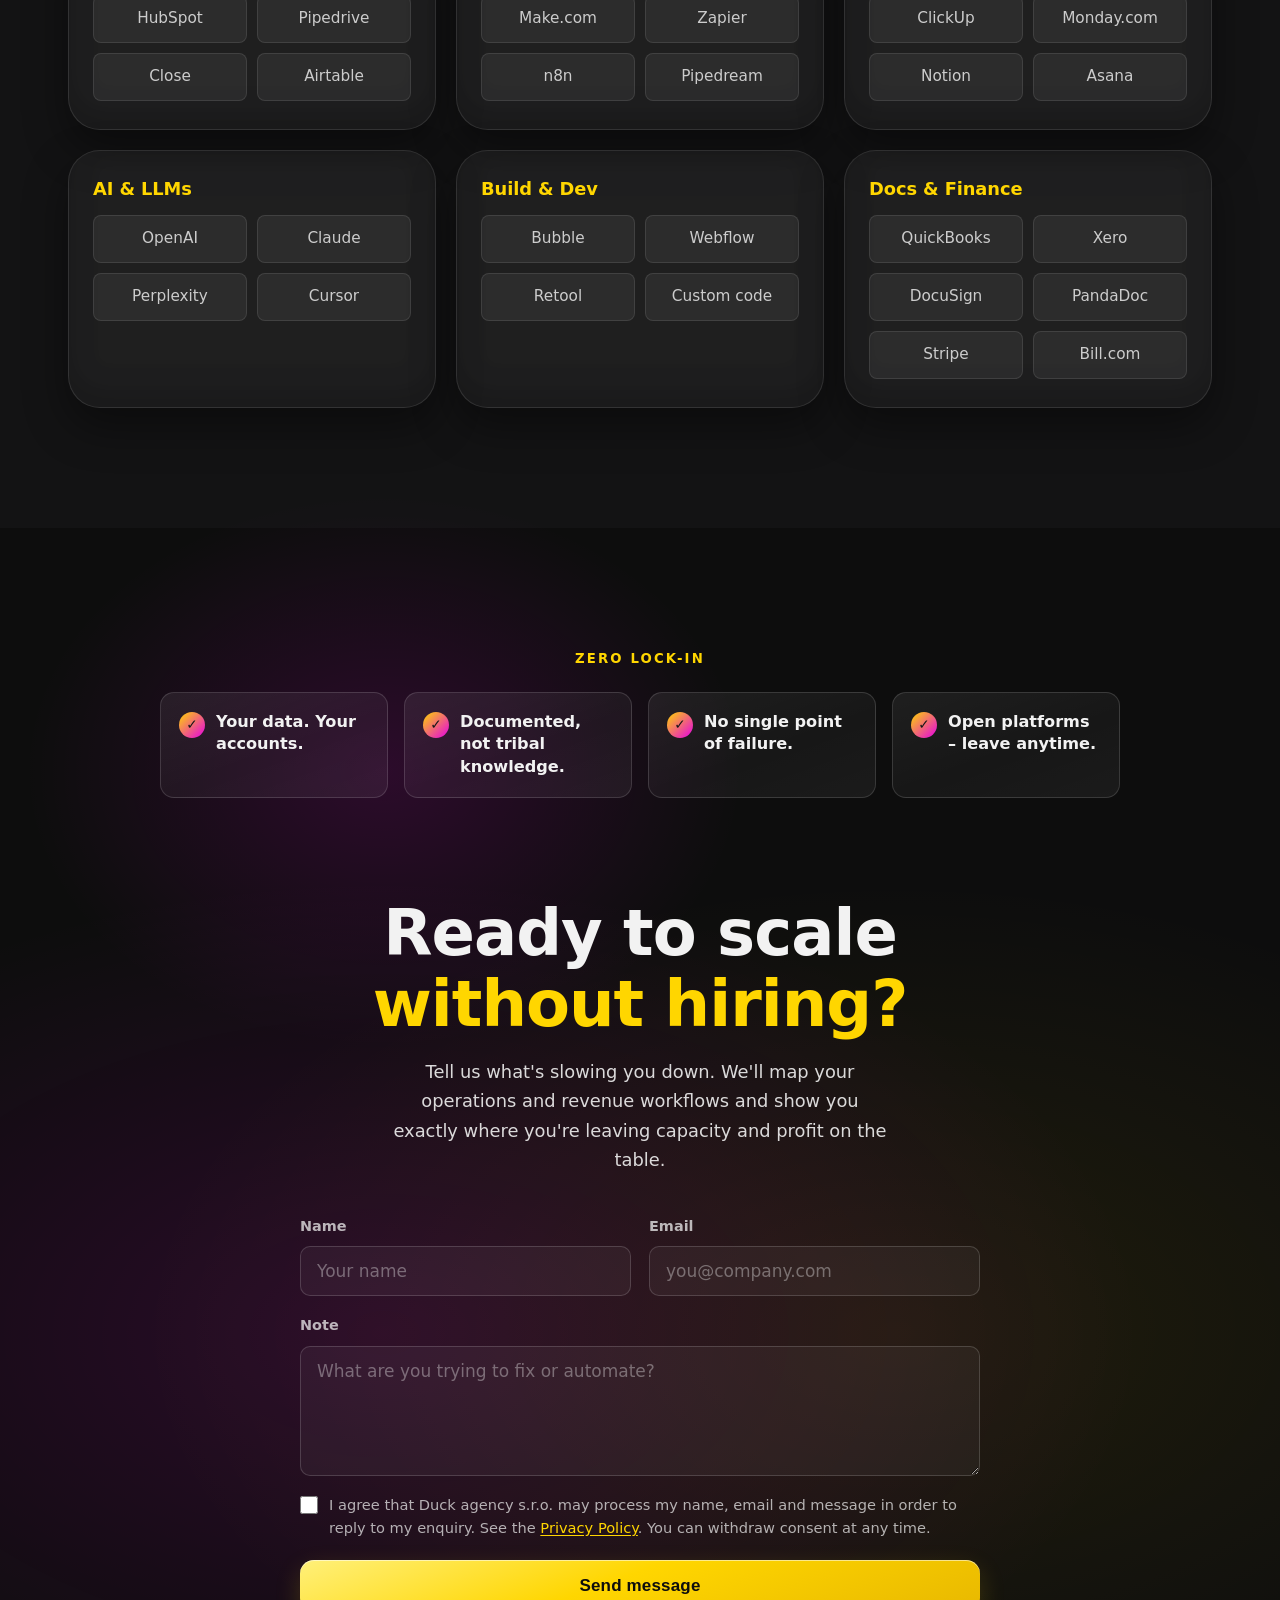
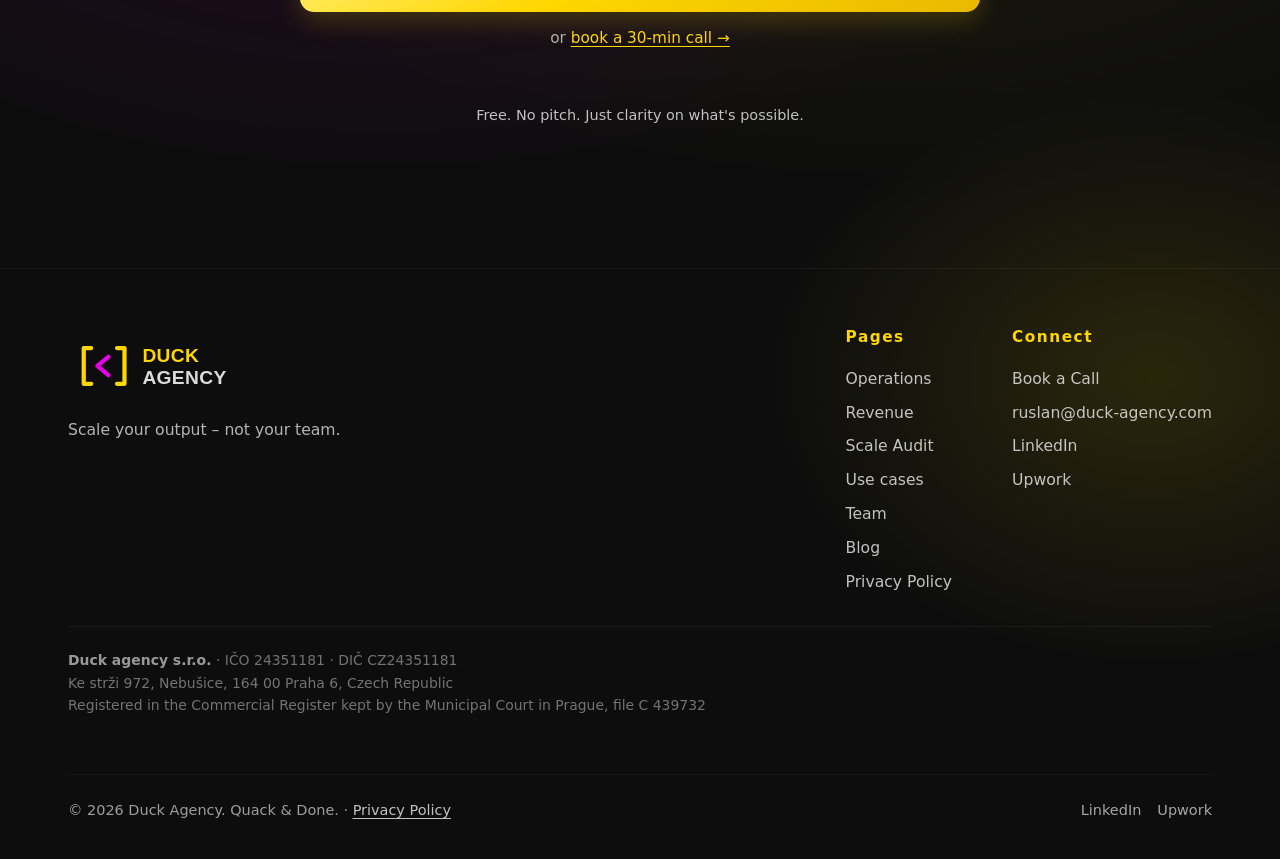
==== commit 8a8ff250: "Make the Privacy Policy link findable in the footer It was only in the copyright line, where the glo" ====
--- a/index.html
+++ b/index.html
@@ -799,6 +799,7 @@
           <a href="/use-cases">Use cases</a>
           <a href="/#team">Team</a>
           <a href="/blog">Blog</a>
+          <a href="/privacy-policy">Privacy Policy</a>
         </div>
         <div class="footer-col">
           <h4>Connect</h4>
--- a/duck-refresh.css
+++ b/duck-refresh.css
@@ -518,6 +518,16 @@
   .duck-cursor-dot { transition: none; }
 }
 
+/* Глобально у ссылок color:inherit и без подчёркивания, поэтому Privacy Policy
+   в строке копирайта была неотличима от обычного текста — подсвечиваем. */
+.footer-bottom p a {
+  color: rgba(239,239,239,0.8);
+  text-decoration: underline;
+  text-underline-offset: 3px;
+  transition: color 0.3s;
+}
+.footer-bottom p a:hover { color: var(--yellow); }
+
 /* ── 8a. Юридический блок в футере (§435 občanského zákoníku) ───────
    Идентификация предпринимателя обязана присутствовать на сайте:
    название, IČO, sídlo и запись в реестре. Держим мелким и приглушённым —
